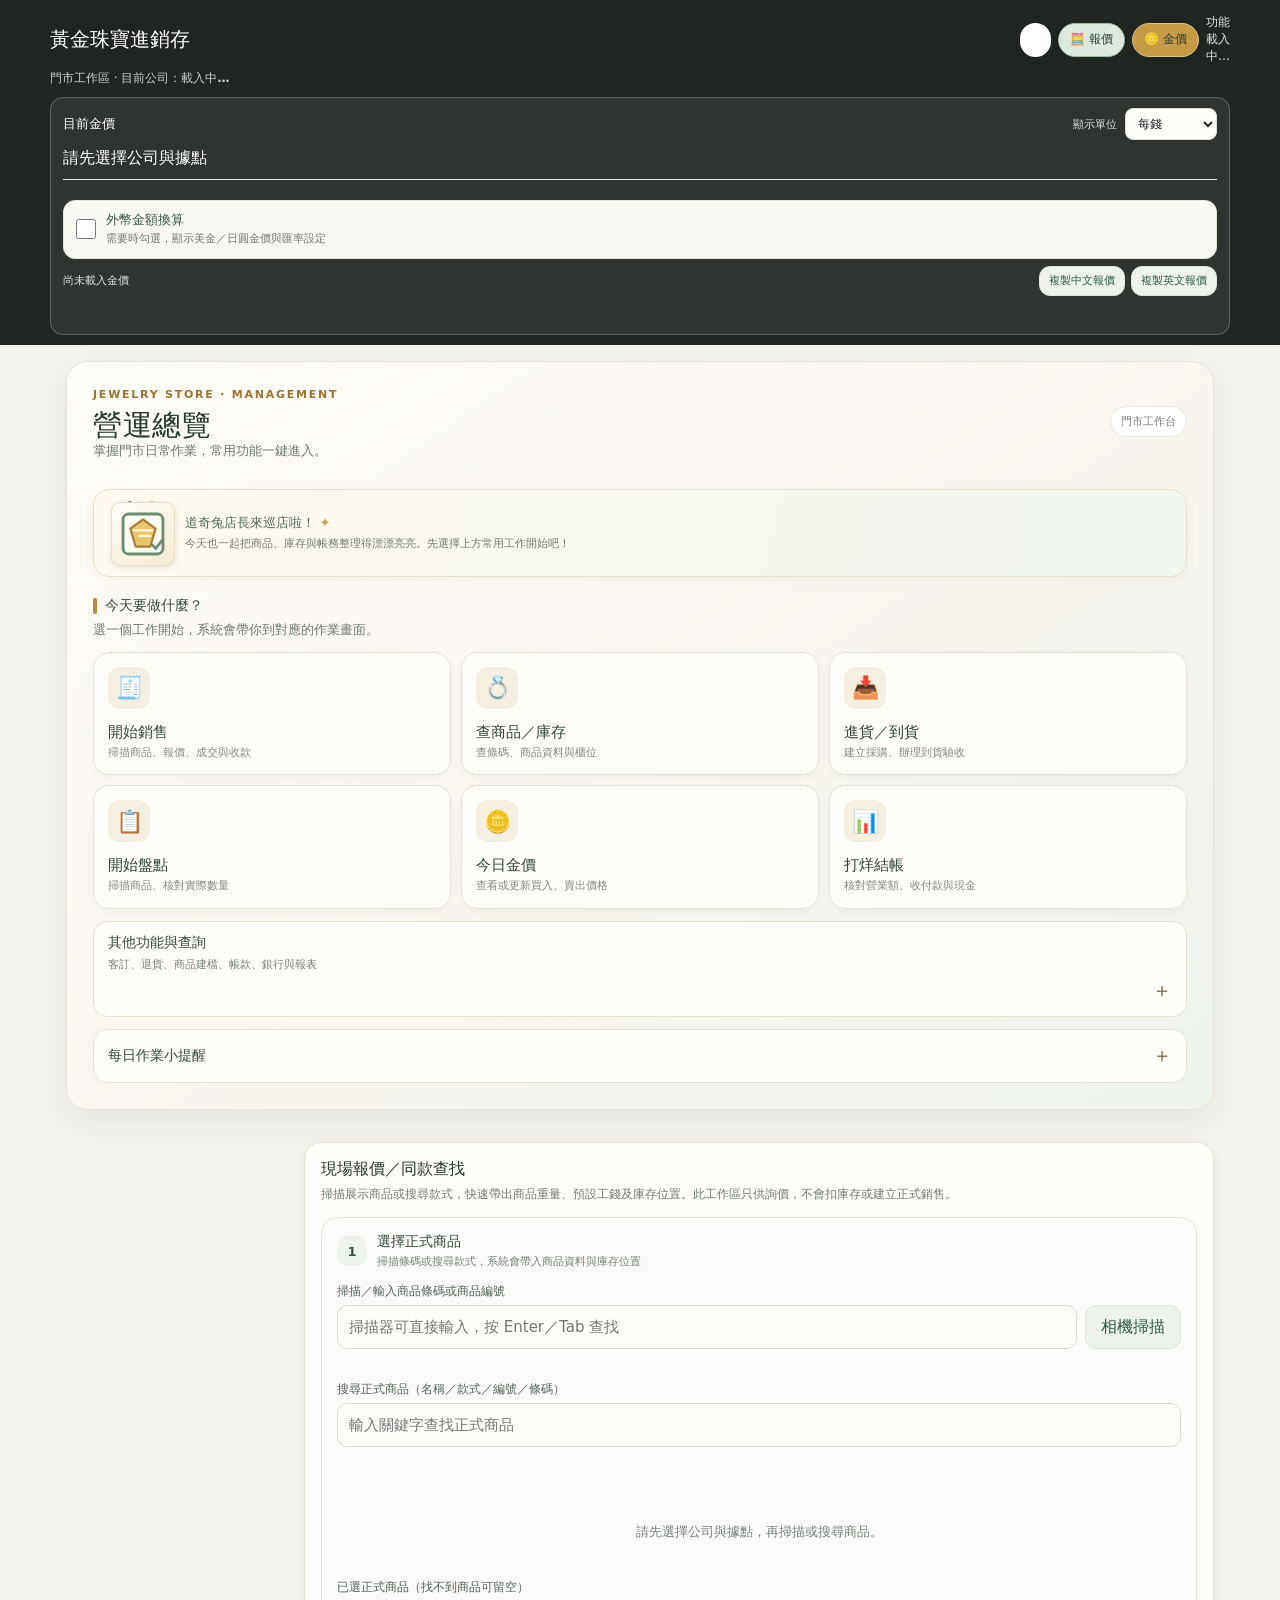
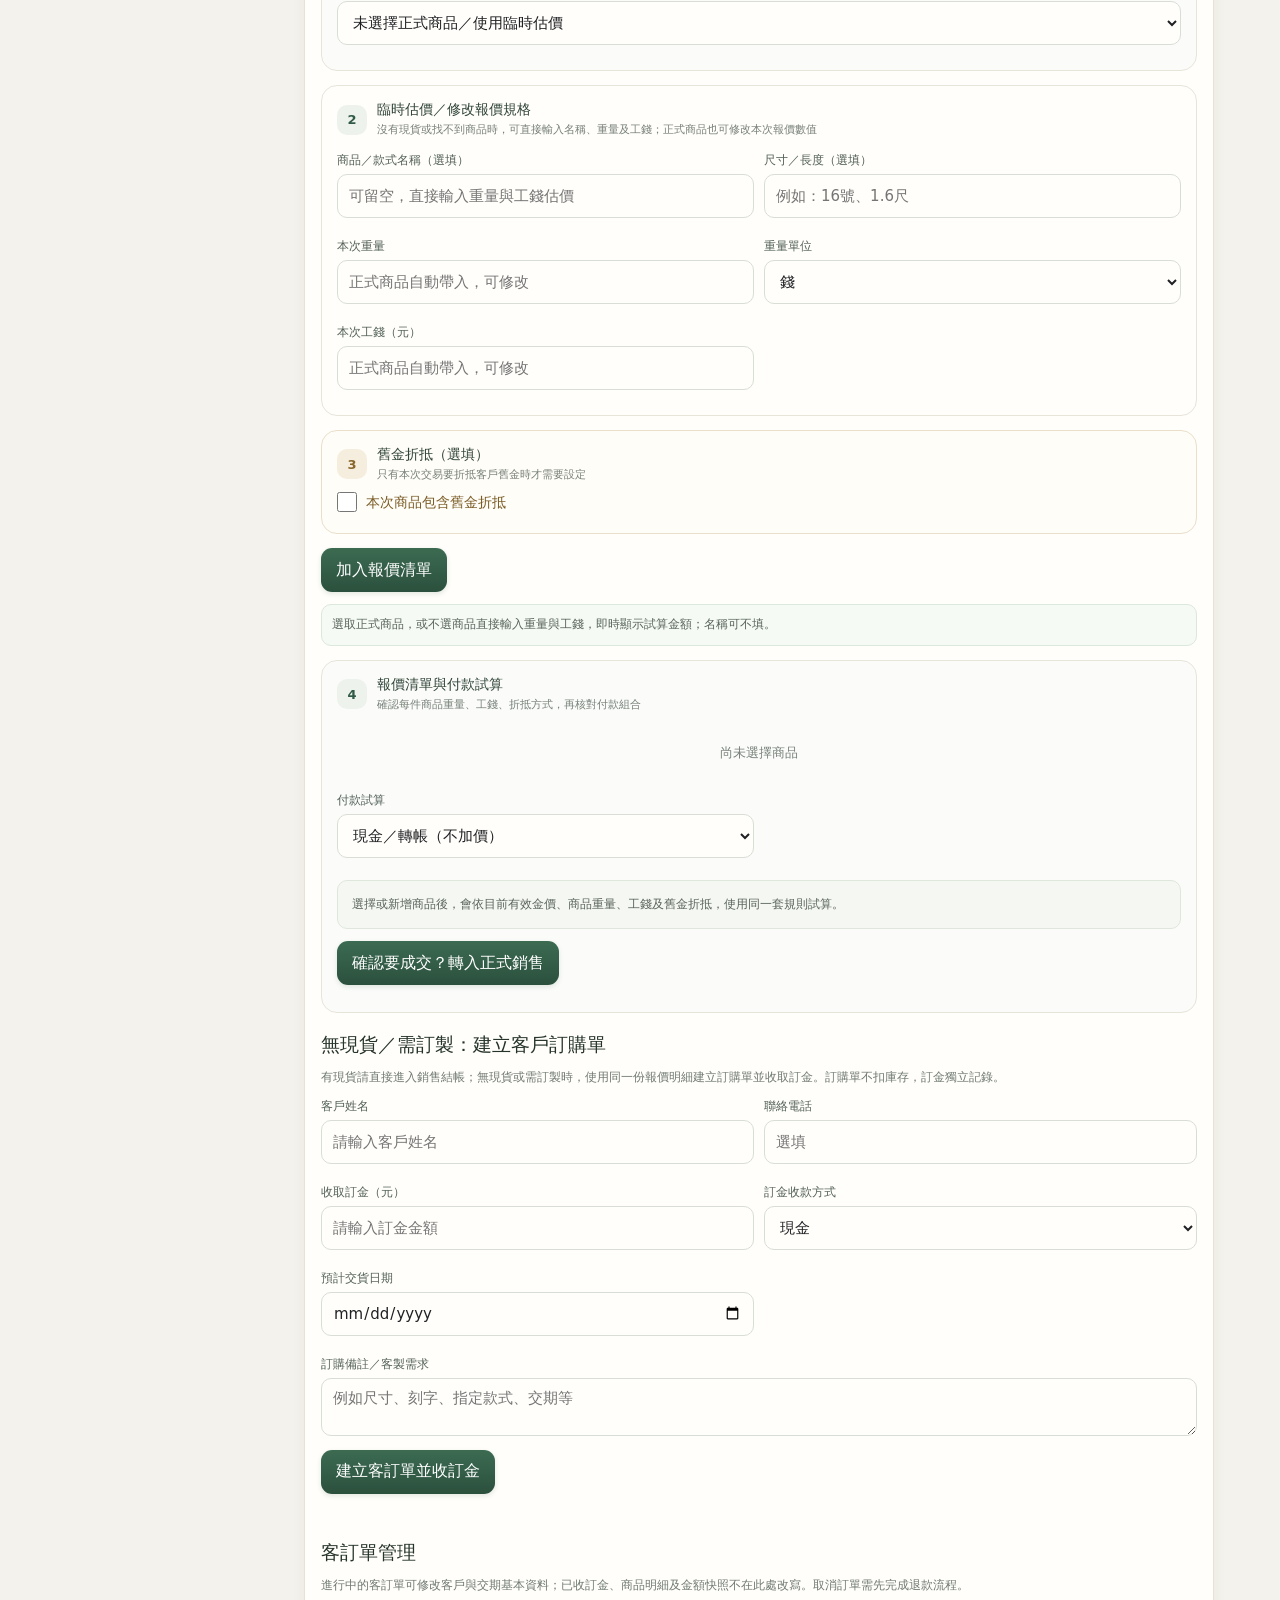
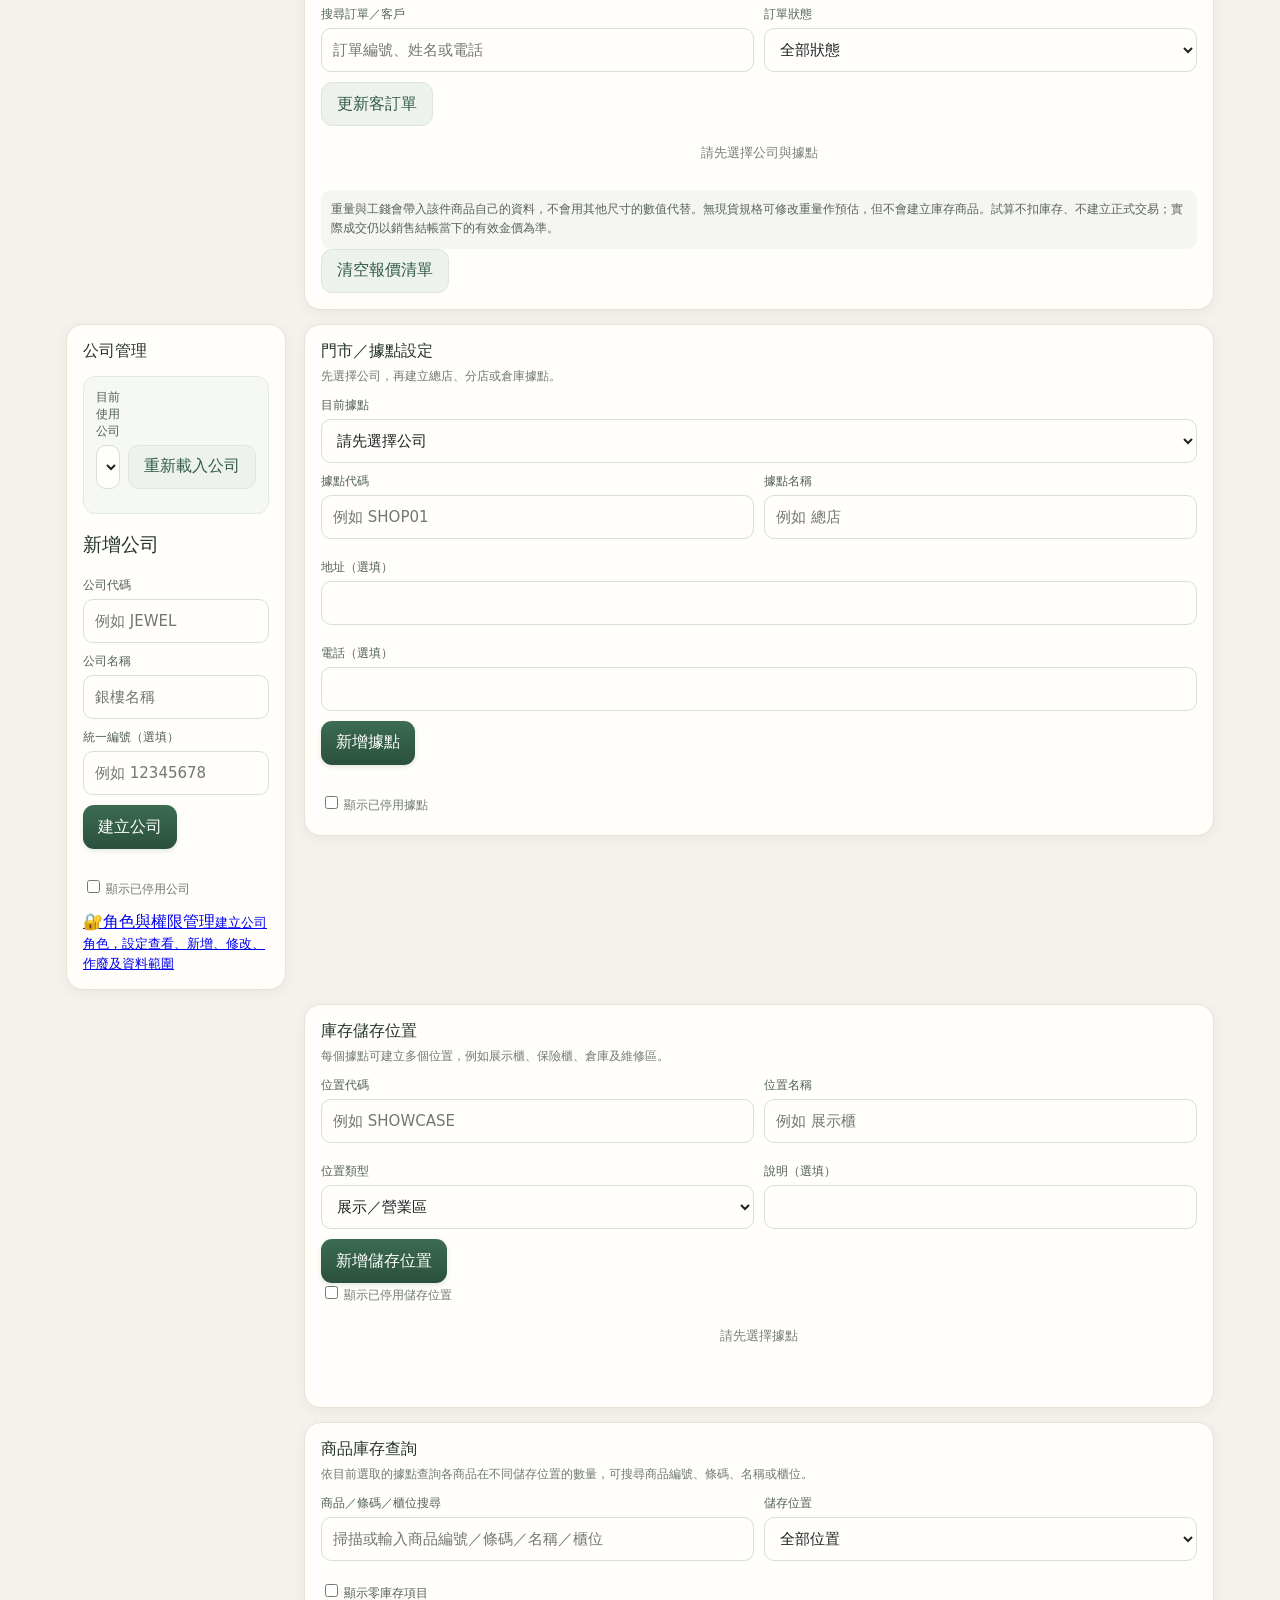
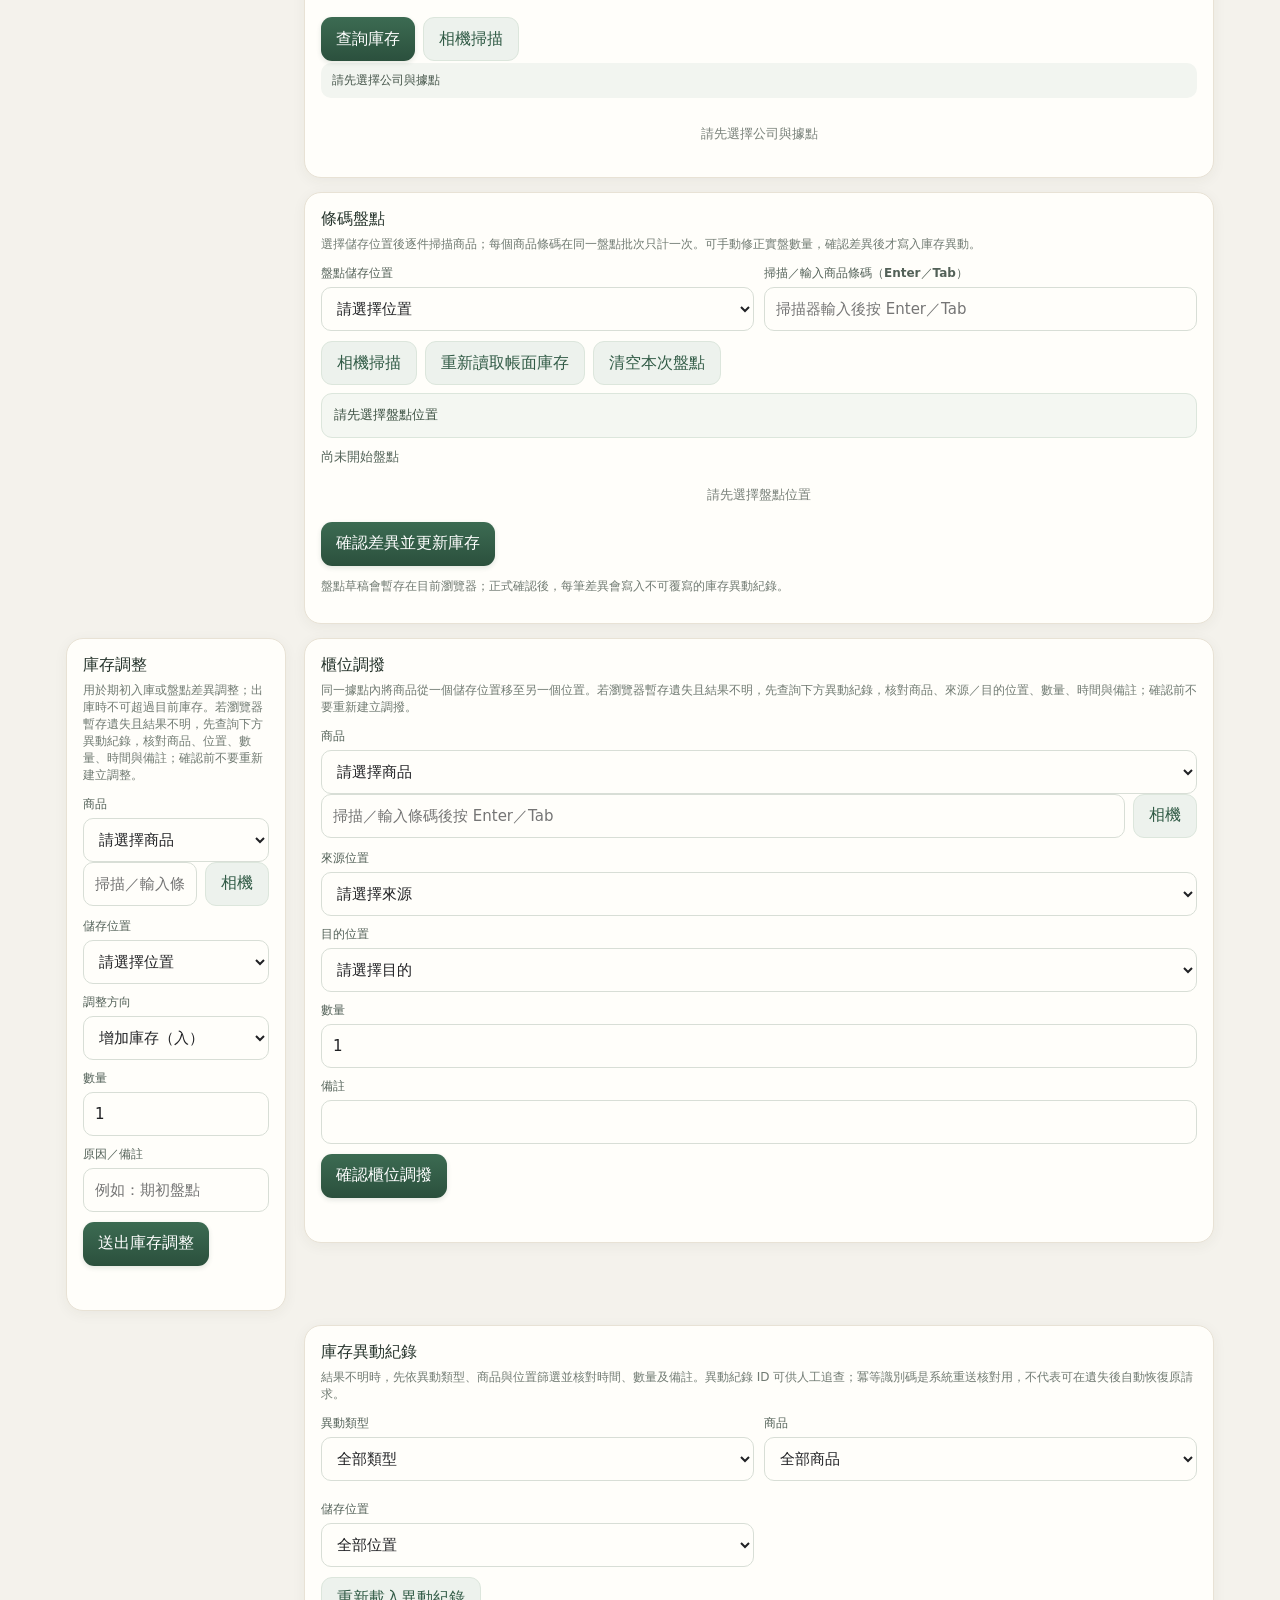
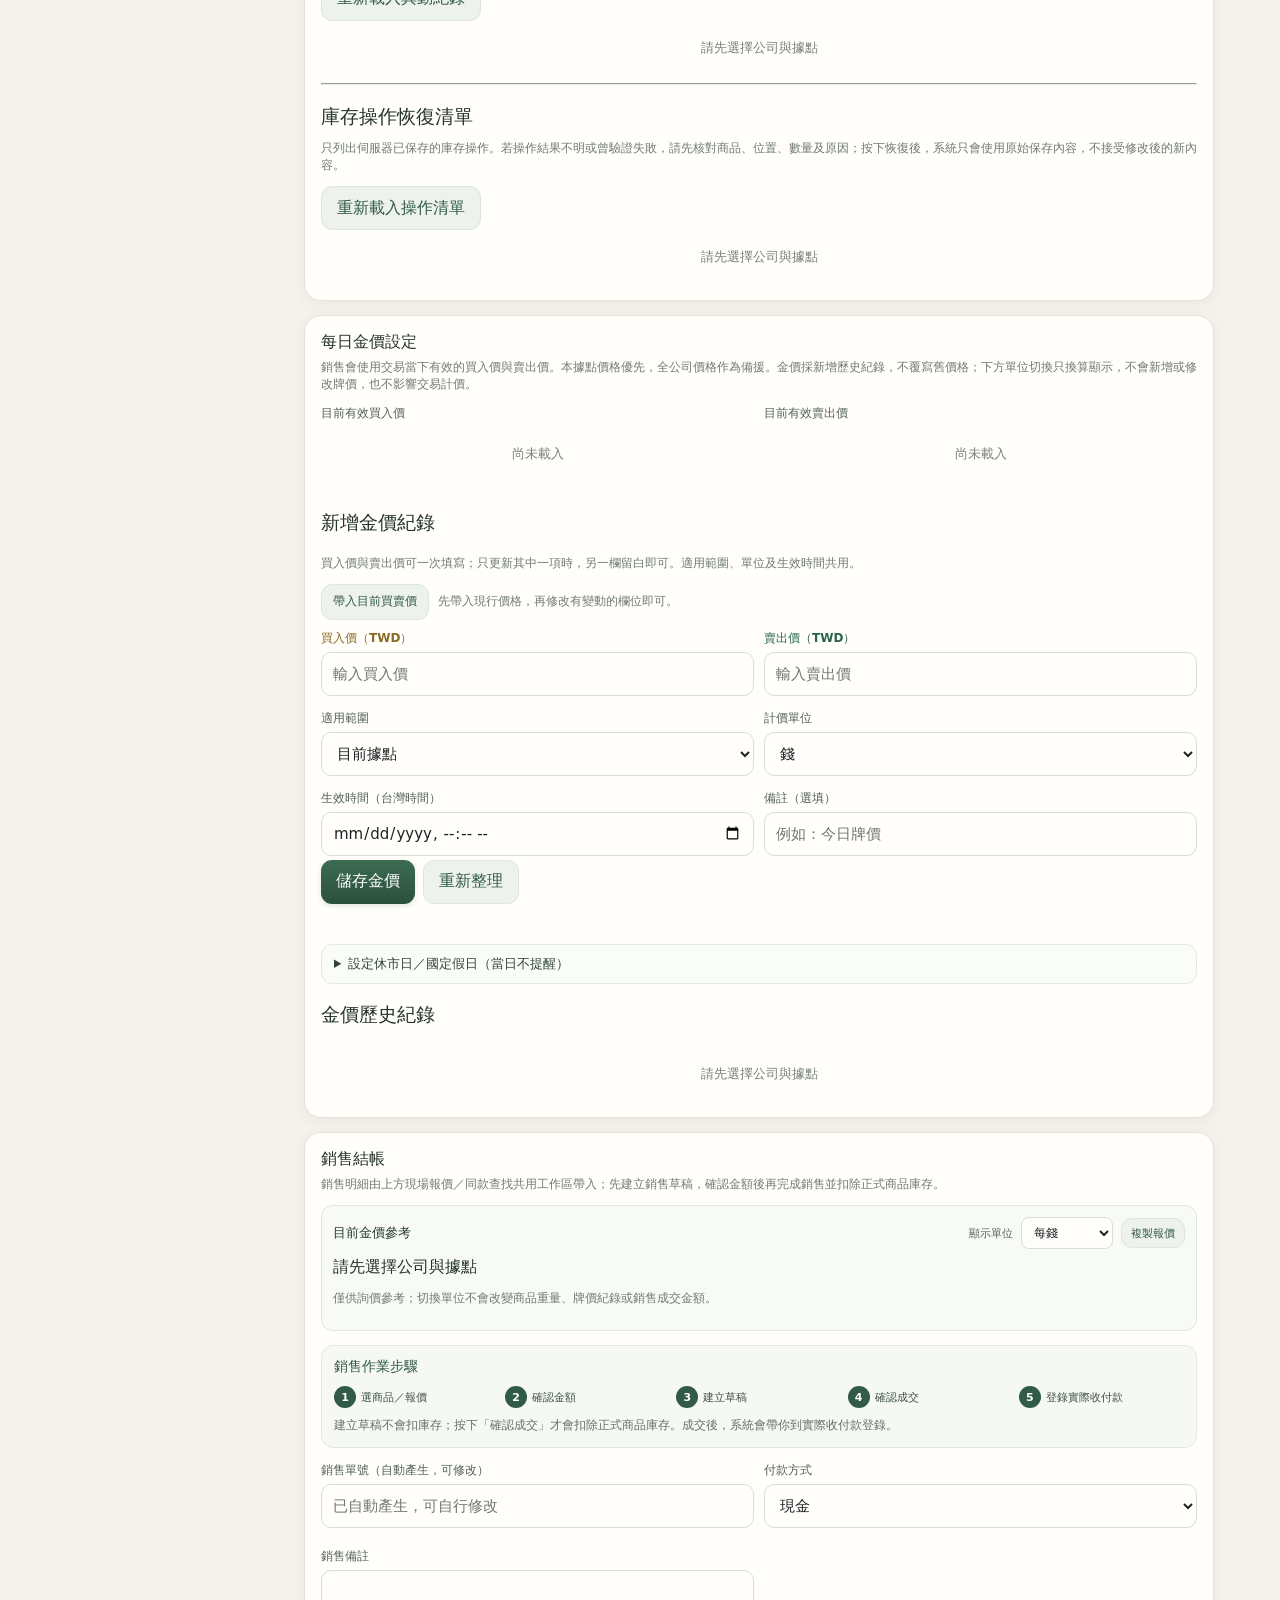
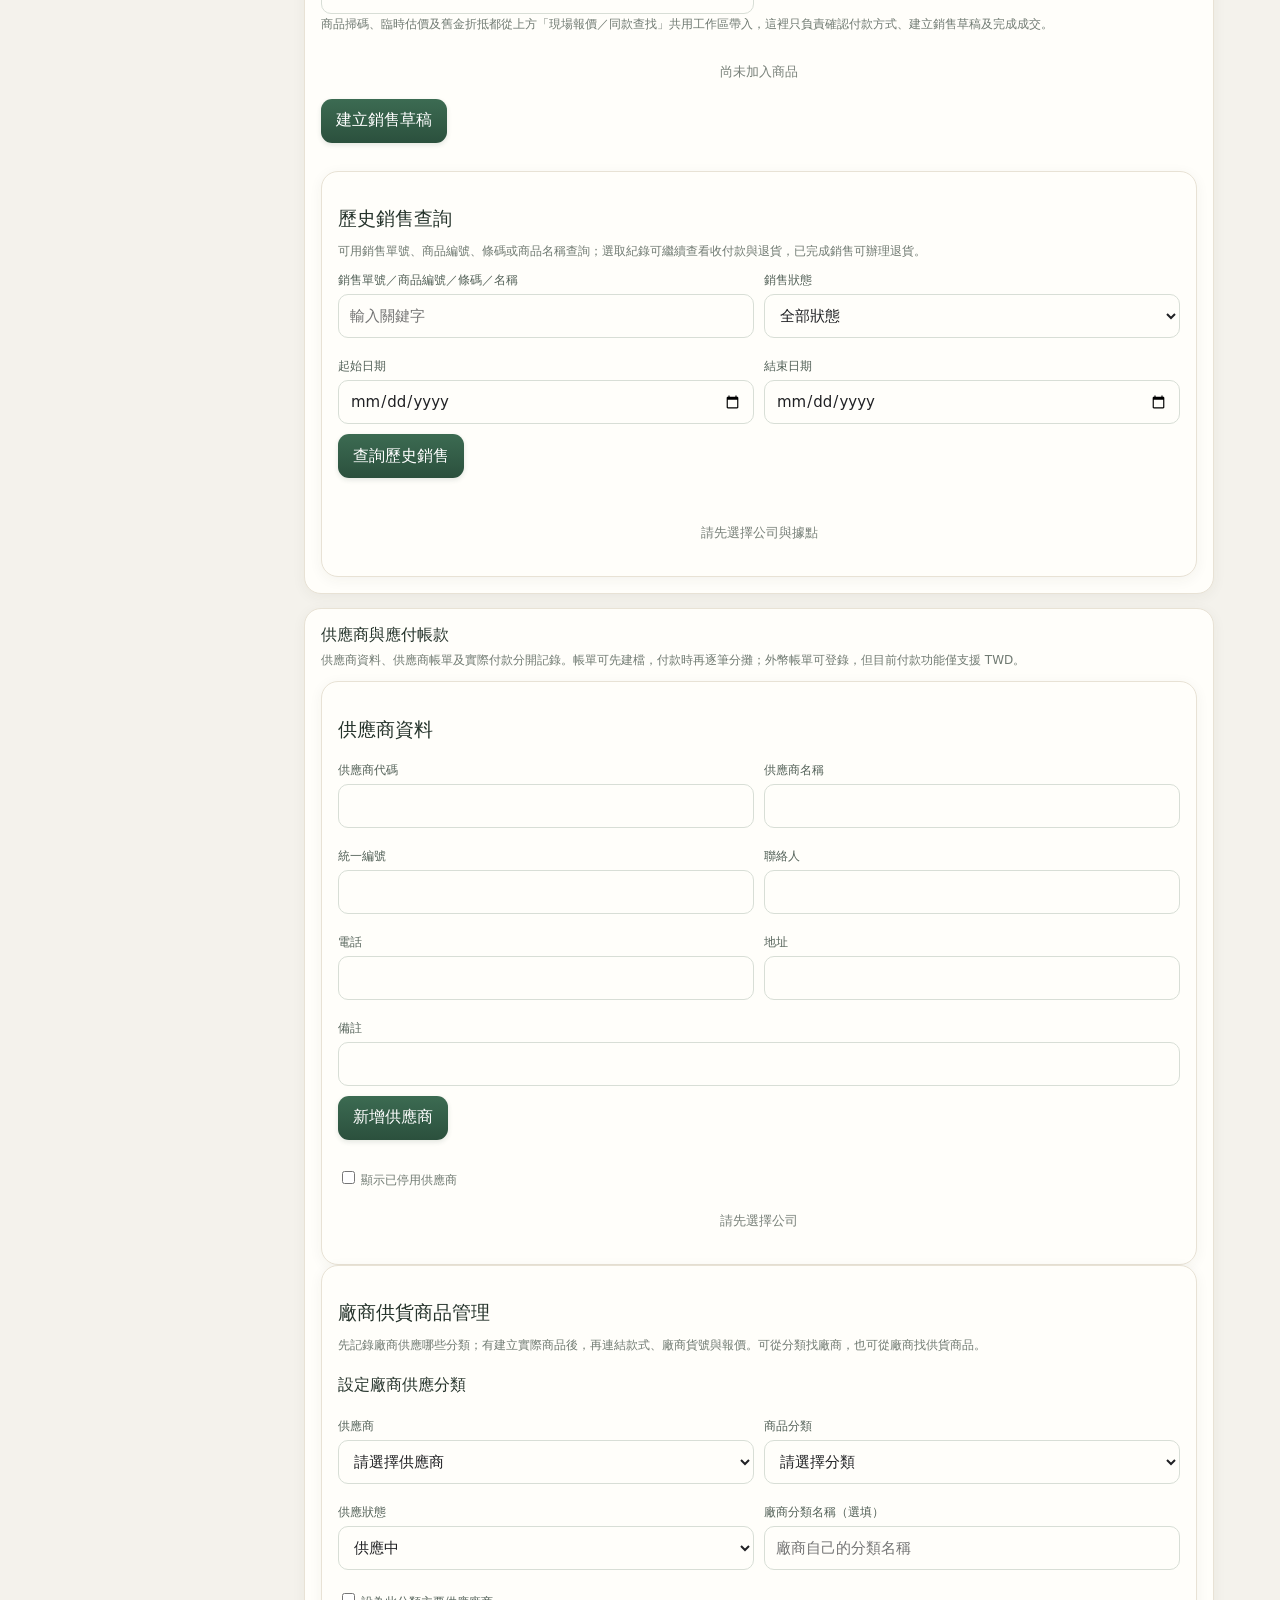
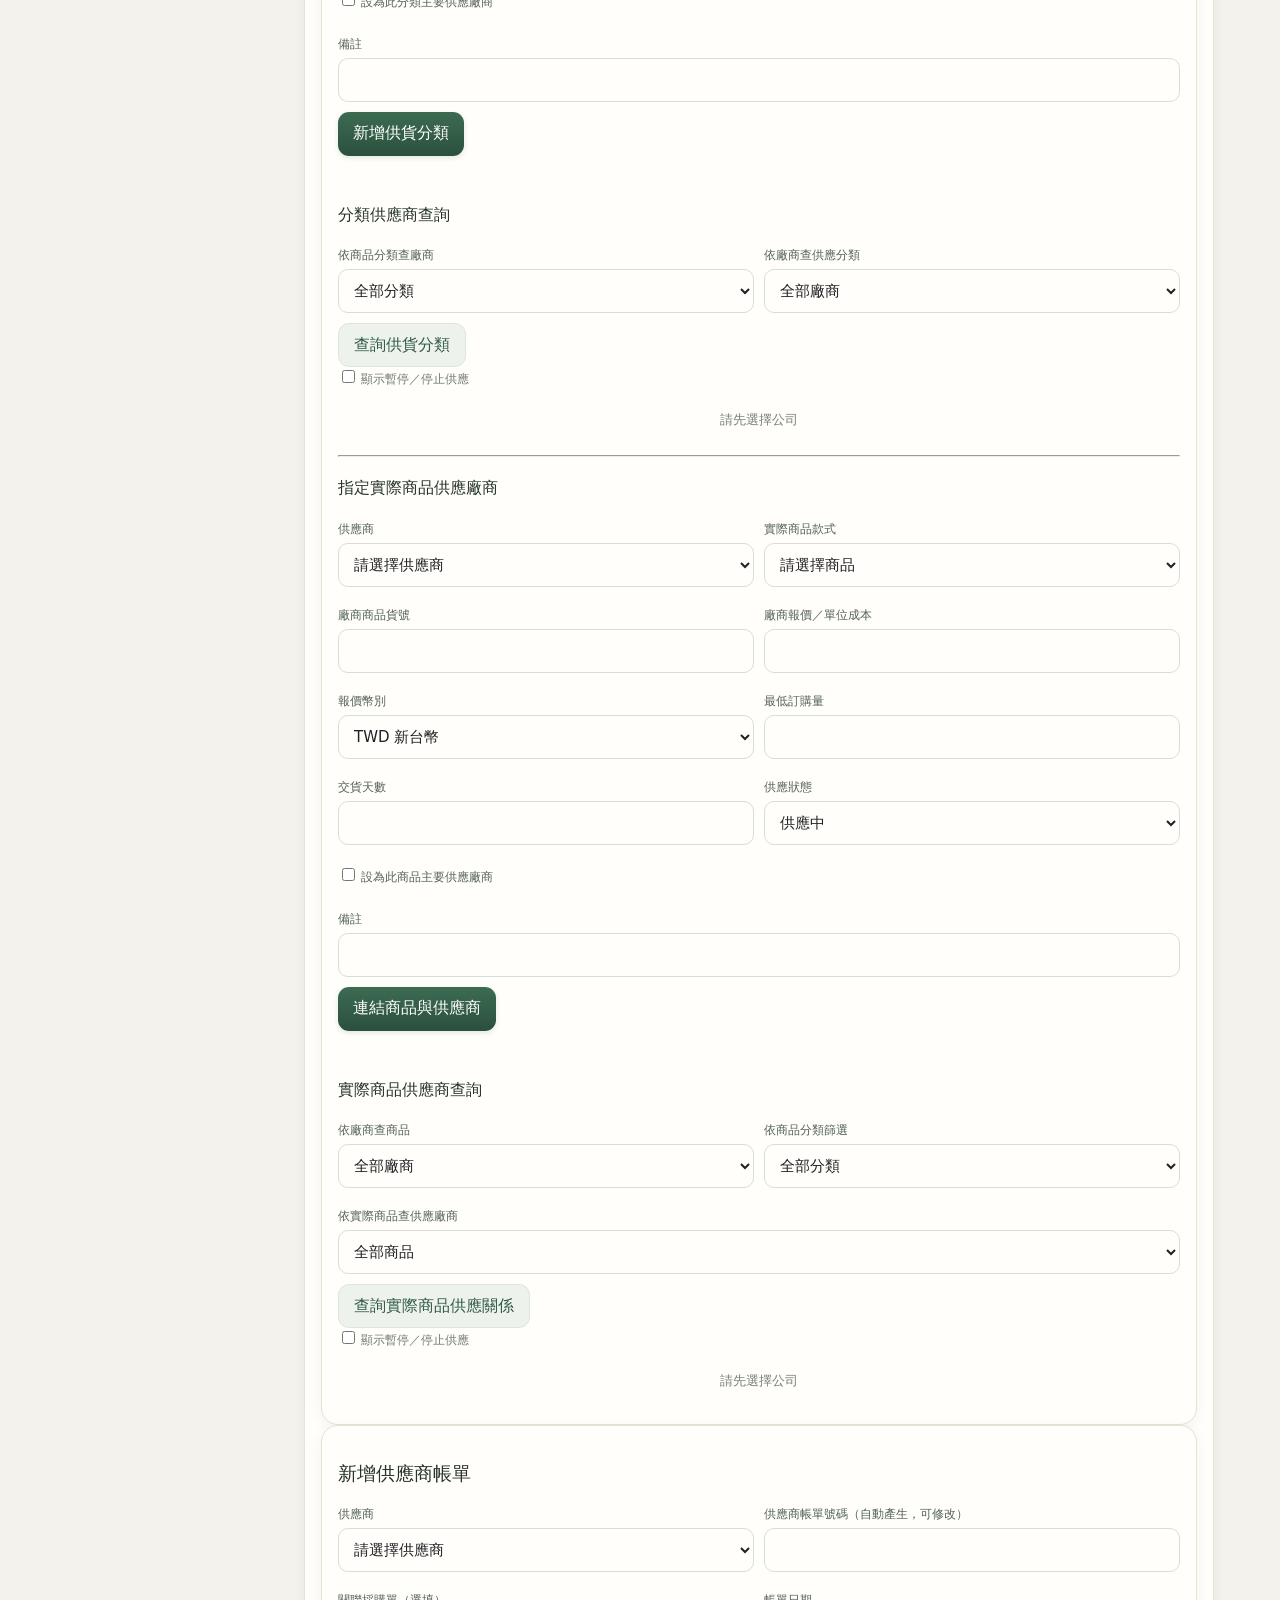
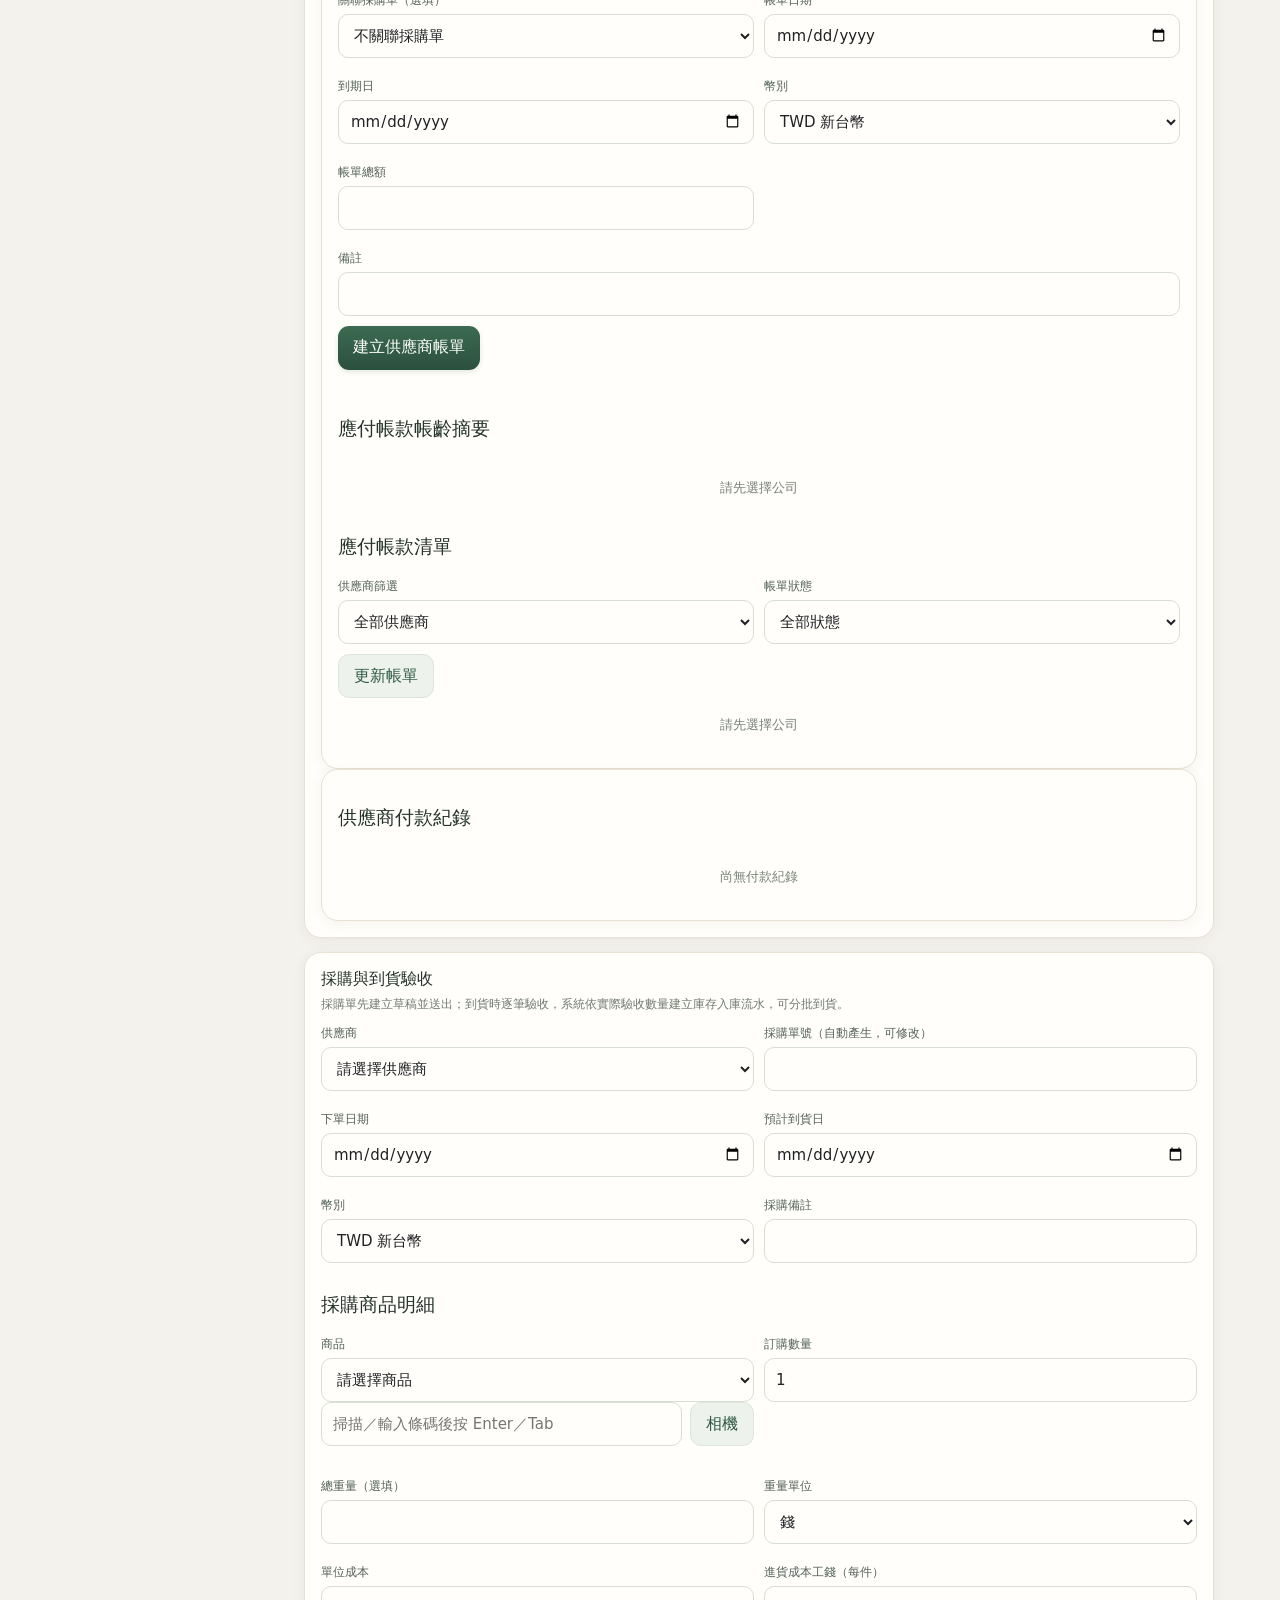
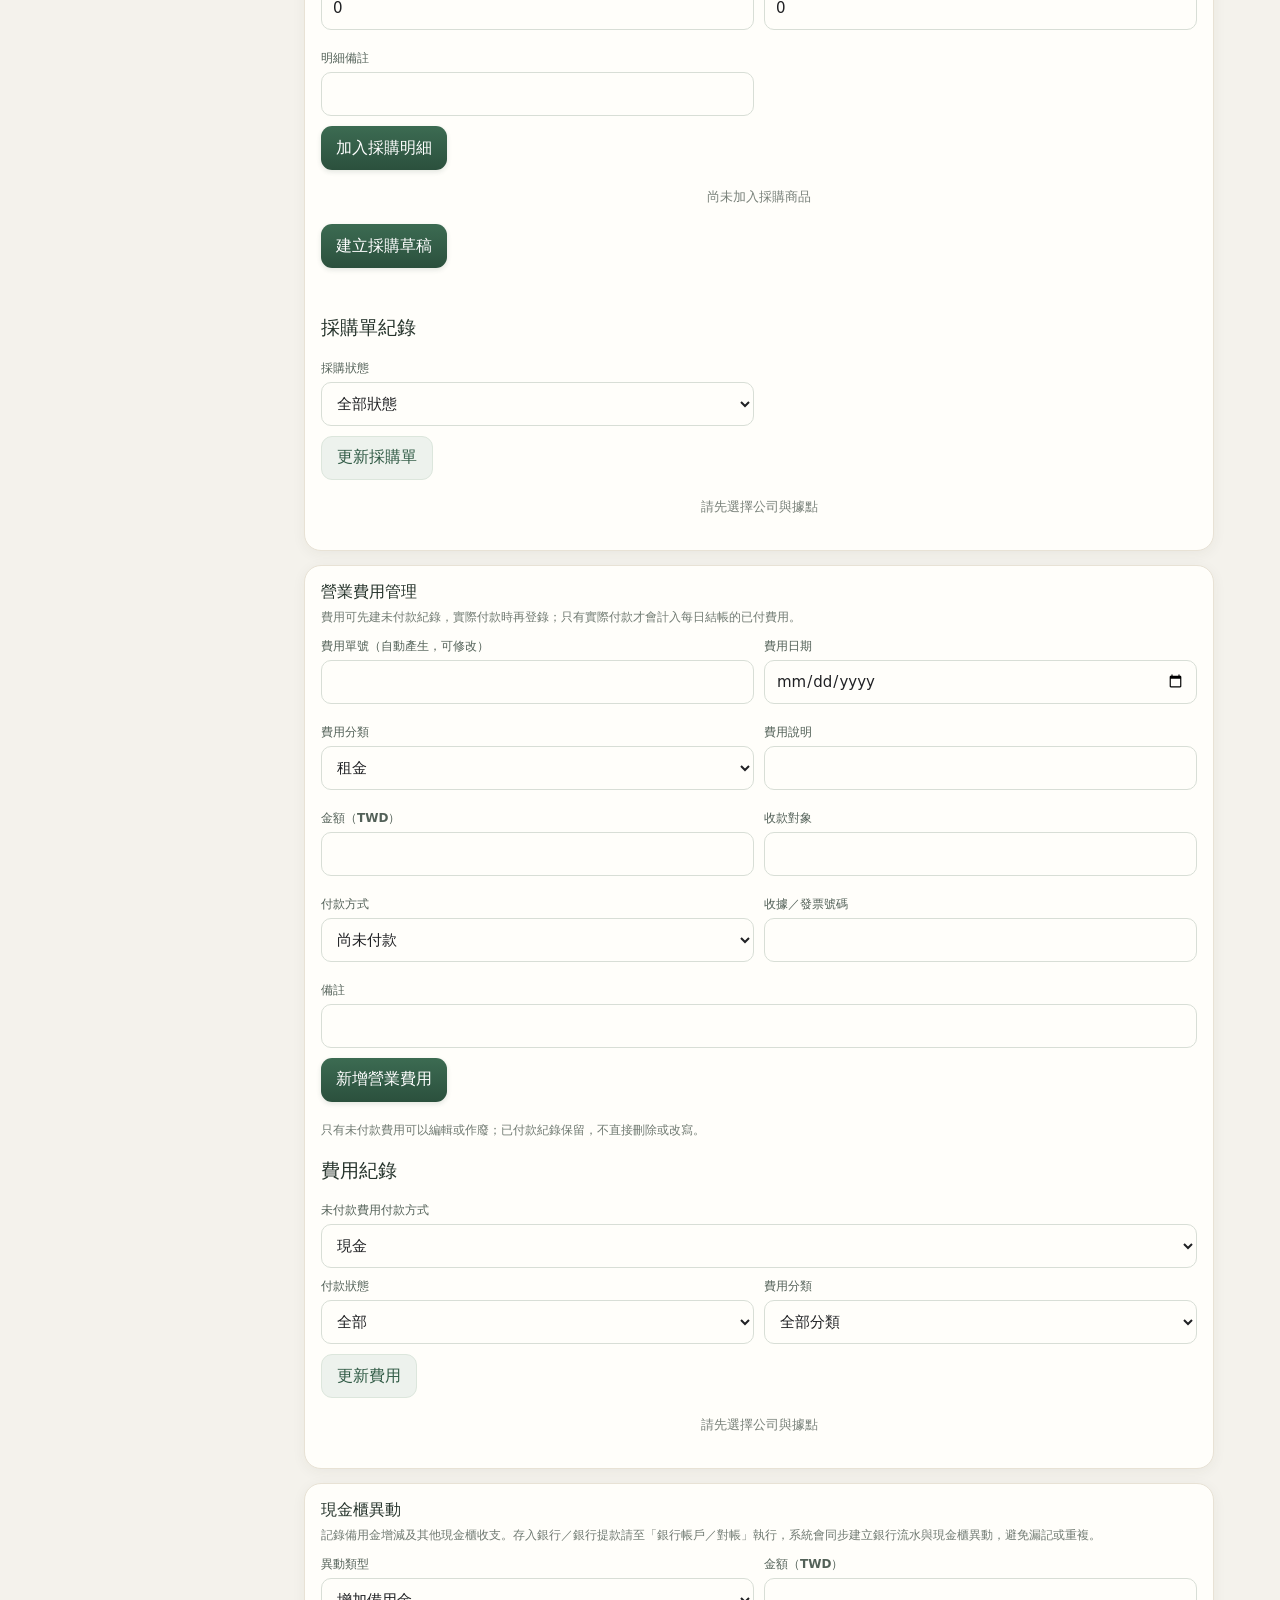
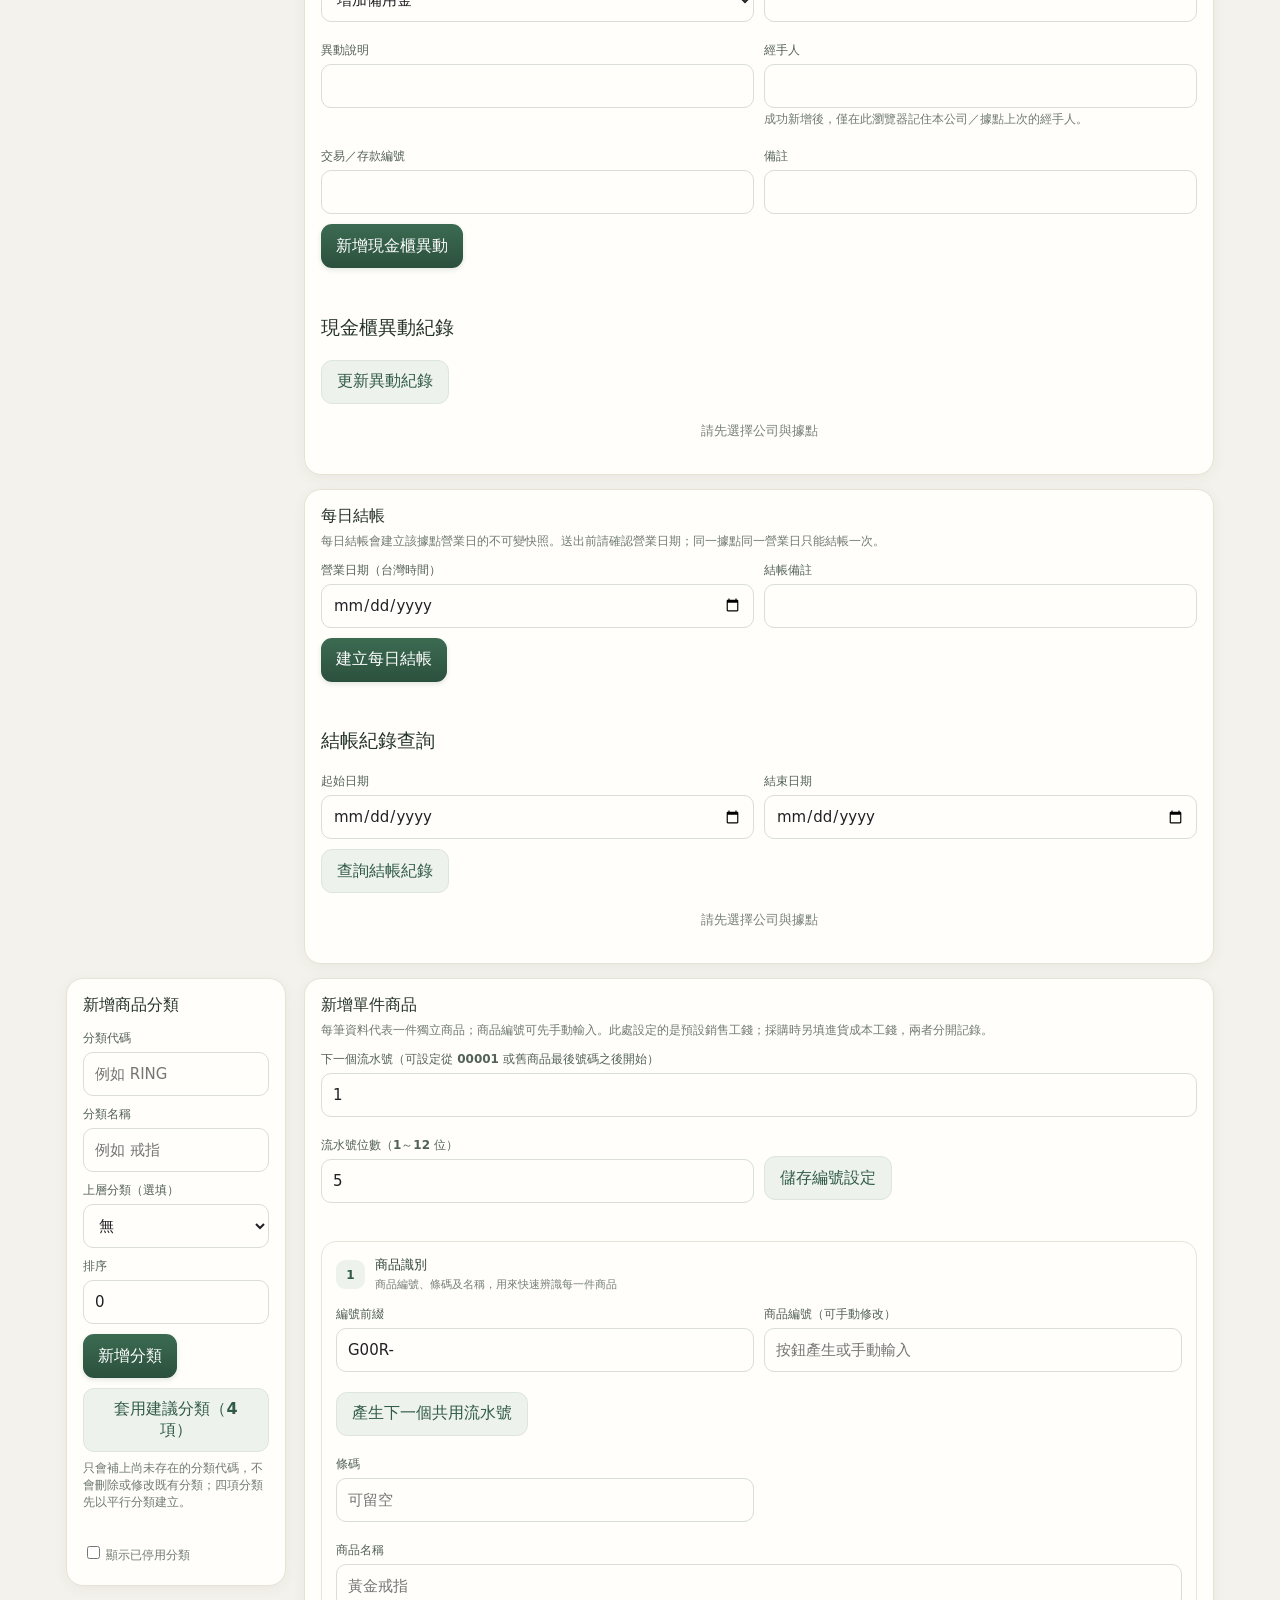
==== app/static/index.html @ 10dfc942 "Show small daily gold price trend indicators in home summary" ====
<!doctype html>
<html lang="zh-Hant">
<head>
<meta charset="utf-8">
<meta name="viewport" content="width=device-width,initial-scale=1,viewport-fit=cover">
<meta name="theme-color" content="#171717">
<title>黃金珠寶進銷存</title>
<style>
:root{font-family:system-ui,-apple-system,"Noto Sans TC",sans-serif;color:#202124;background:#f5f5f2;font-synthesis:none}
*{box-sizing:border-box}body{margin:0;padding:0 0 env(safe-area-inset-bottom)}header{background:#202522;color:#fff;padding:20px 16px 16px;position:sticky;top:0;z-index:5}header h1{font-size:20px;margin:0;white-space:nowrap}.header-title-row{display:flex;align-items:center;justify-content:space-between;gap:12px;margin-bottom:5px;min-width:0}.header-title-row .quick-nav{flex:0 1 210px;min-width:130px;margin:0;padding:0;overflow:visible;white-space:normal;flex-wrap:wrap;justify-content:flex-end}.header-title-row #quickNavSearch{flex:1 1 100%;width:100%;min-width:0}header p{font-size:12px;color:#c8d0ca;margin:0}
main{max-width:760px;margin:0 auto;padding:16px;display:grid;gap:14px}.panel{background:#fff;border:1px solid #e5e7e3;border-radius:16px;padding:16px;box-shadow:0 2px 10px #1111}
h2{font-size:16px;margin:0 0 14px}.sub{font-size:12px;color:#68716b;margin:-8px 0 12px}
label{display:block;font-size:12px;color:#4c554f;margin:0 0 5px}input,select,textarea{width:100%;min-height:44px;border:1px solid #d5dad5;border-radius:10px;padding:10px 11px;font:inherit;font-size:15px;background:#fff;color:#202124}input:focus,select:focus{outline:2px solid #899b8d;outline-offset:1px}
/* 一致且清楚的鍵盤焦點提示，滑鼠操作不額外顯示外框 */
button:focus-visible,a:focus-visible,input:focus-visible,select:focus-visible,textarea:focus-visible{outline:3px solid #789b83;outline-offset:2px}.grid{display:grid;grid-template-columns:1fr 1fr;gap:10px}.field{min-width:0;margin-bottom:10px}.wide{grid-column:1/-1}button{border:0;border-radius:11px;min-height:44px;padding:10px 15px;background:#263b30;color:#fff;font:inherit;font-weight:600;cursor:pointer}button.secondary{background:#edf1ed;color:#263b30}.actions{display:flex;gap:8px;flex-wrap:wrap}.status{font-size:13px;min-height:20px;color:#526257;margin-top:8px}.toolbar{display:flex;gap:8px;margin-bottom:12px}.toolbar input{flex:1}.item{border:1px solid #e7eae6;border-radius:12px;padding:12px;margin-top:9px;display:grid;gap:5px}.item strong{font-size:15px}.muted{font-size:12px;color:#6a746d}.pill{font-size:11px;background:#eef2ee;color:#405347;border-radius:30px;padding:3px 8px;width:max-content}.empty{font-size:13px;color:#788079;padding:18px 0;text-align:center}.hidden{display:none}
@media(min-width:640px){main{grid-template-columns:1fr 1fr;align-items:start}.span2{grid-column:1/-1}.products{grid-column:1/-1}}
 .label-lot-modal.hidden{display:none}.label-lot-modal{position:fixed;inset:0;background:#101512dd;z-index:25;display:flex;align-items:center;justify-content:center;padding:16px}.label-lot-dialog{width:min(100%,560px);background:#fff;border-radius:18px;padding:16px;max-height:90vh;overflow:auto}.scan-modal.hidden{display:none}.scan-modal{position:fixed;inset:0;background:#101512dd;z-index:20;display:flex;align-items:center;justify-content:center;padding:16px}.scan-dialog{width:min(100%,560px);background:#fff;border-radius:18px;padding:16px}.scan-dialog video{display:block;width:100%;max-height:58vh;object-fit:cover;background:#111;border-radius:12px}.scan-camera-wrap{position:relative}.scan-frame{position:absolute;left:15%;right:15%;top:30%;height:40%;border:2px solid #8ee0a8;border-radius:12px;box-shadow:0 0 0 999px #0003;pointer-events:none}.scan-settings{display:grid;grid-template-columns:1fr 1fr;gap:8px;margin:10px 0}.scan-settings label{font-size:12px}.scan-settings select{min-height:38px;font-size:13px}.scan-results{display:grid;gap:7px;margin-top:8px}.scan-results button{width:100%;text-align:left;overflow-wrap:anywhere}.scan-hint{font-size:13px;color:#59635c;margin:10px 0}.scan-actions{display:flex;gap:8px;margin-top:12px}.scan-actions button{flex:1}
.scan-feedback{position:fixed;left:12px;right:12px;bottom:calc(12px + env(safe-area-inset-bottom));z-index:30;background:#fff;border:1px solid #d8ded8;border-radius:16px;padding:14px;box-shadow:0 8px 30px #0003;max-width:560px;margin:0 auto;max-height:48vh;overflow:auto}
.scan-feedback.hidden{display:none}.scan-feedback-title{font-size:14px;font-weight:800;margin-bottom:7px}.scan-feedback-code{font-size:20px;font-weight:800;overflow-wrap:anywhere;padding:8px 10px;background:#f3f6f3;border-radius:9px;margin:6px 0}.scan-feedback-message{font-size:13px;color:#4d5a50;margin:6px 0}.scan-feedback.error .scan-feedback-message{color:#b42318}.scan-feedback-actions{display:flex;gap:8px;margin-top:10px}.scan-feedback-actions button{flex:1;min-width:0}.scan-history{border-top:1px solid #e5e9e5;margin-top:10px;padding-top:8px}.scan-history-title{font-size:12px;font-weight:700;color:#68716b;margin-bottom:5px}.scan-history-item{font-size:12px;padding:5px 0;border-bottom:1px solid #eef0ed;overflow-wrap:anywhere}.scan-history-item:last-child{border-bottom:0}
@media(min-width:640px){.scan-feedback{left:auto;right:20px;bottom:20px;margin:0}}
@media(min-width:640px){main{grid-template-columns:1fr 1fr;align-items:start}.span2{grid-column:1/-1}.products{grid-column:1/-1}}

/* 全站快速導覽與頁面定位 */
header{padding:14px 16px 10px}
.company-bar{display:flex;flex-wrap:wrap;align-items:center;gap:8px;margin-top:10px;padding:8px 10px;background:#ffffff12;border:1px solid #ffffff30;border-radius:12px;max-width:620px}
.company-bar label{flex:0 0 auto;margin:0;color:#e6eee8;font-size:12px;font-weight:700}
.company-bar select{flex:1;min-width:0;min-height:36px;height:36px;padding:6px 10px;border-color:#ffffff55;border-radius:9px;font-size:13px}
.company-bar .company-reload{flex:0 0 auto;min-height:36px;height:36px;padding:6px 10px;font-size:12px;background:#ffffffdf}
.company-status{font-size:12px;min-height:0;color:#526257;margin:4px 0 0}.company-status.error{color:#b42318}
.header-company-name{font-weight:700;color:#fff}
.company-management-switch{display:grid;grid-template-columns:minmax(0,1fr) auto;gap:8px;align-items:end;margin:0 0 16px;padding:12px;background:#f5f8f5;border:1px solid #e2e9e2;border-radius:12px}
.company-management-switch .field{margin:0;min-width:0}
.company-management-switch button{min-height:44px}
.company-management-switch .company-status{grid-column:1/-1}
@media(max-width:420px){.company-management-switch{grid-template-columns:1fr}.company-management-switch button{width:100%}}
.quick-nav{display:flex;gap:7px;overflow-x:auto;overscroll-behavior-x:contain;white-space:nowrap;margin:0;padding:0;scrollbar-width:thin;-webkit-overflow-scrolling:touch}
.quick-nav a{display:inline-flex;align-items:center;min-height:34px;padding:6px 11px;border:1px solid #ffffff35;border-radius:999px;color:#eef4ef;text-decoration:none;font-size:12px;font-weight:600;background:#ffffff12;flex:0 0 auto}
.quick-nav a:hover,.quick-nav a:focus-visible{background:#ffffff2b;outline:2px solid #c7d8cb;outline-offset:1px}
#quickNavSearch{flex:0 0 150px;width:150px;min-height:34px;height:34px;padding:6px 10px;border:1px solid #ffffff55;border-radius:999px;background:#fff;color:#202124;font-size:12px}
#quickNavSearch::placeholder{color:#66716a}
#quickNavSearch:focus{outline:2px solid #c7d8cb;outline-offset:1px}
.quick-nav a[hidden]{display:none}
.quick-nav-empty{display:none;align-items:center;min-height:34px;padding:6px 10px;border:1px solid #ffffff35;border-radius:999px;color:#ffe5b5;font-size:12px;background:#ffffff12;flex:0 0 auto}
.quick-nav.searching .quick-nav-empty:not([hidden]){display:inline-flex}
.panel-collapsible>h2{display:flex;align-items:center;justify-content:space-between;gap:10px}
.panel-toggle{flex:0 0 auto;min-height:34px;padding:6px 12px;font-size:12px}
.panel-collapsed>.panel-content{display:none}
main>section.panel[id]{scroll-margin-top:240px}main>section.panel[id] h3{scroll-margin-top:240px}
#backToTop{position:fixed;right:16px;bottom:calc(18px + env(safe-area-inset-bottom));z-index:15;display:none;min-height:44px;padding:10px 14px;border-radius:999px;box-shadow:0 3px 14px #0003}
#backToTop.visible{display:block}
@media(max-width:899px){#backToTop{right:auto;left:16px}}
@media(max-width:420px){.header-title-row{gap:8px;align-items:center}.header-title-row h1{font-size:18px}.header-title-row .quick-nav{flex-basis:145px;min-width:120px}#quickNavSearch{font-size:12px;padding-left:8px;padding-right:8px}}@media(min-width:640px){header{padding-left:max(16px,calc((100vw - 760px)/2));padding-right:max(16px,calc((100vw - 760px)/2))}}
.gold-currency-tools{margin-top:10px;padding-top:10px;border-top:1px solid #e8ece8}.gold-currency-tools-head{display:flex;align-items:center;justify-content:space-between;gap:8px}.gold-currency-tools-head strong{font-size:13px}.gold-currency-tools-head button{min-height:36px;padding:7px 11px;font-size:12px}.gold-currency-rate-editor{margin-top:10px;padding:10px;background:#f7f9f7;border-radius:12px}.gold-currency-rate-fields{display:grid;grid-template-columns:1fr 1fr;gap:8px}.gold-currency-rate-fields input{min-height:40px;font-size:14px}.gold-currency-rate-editor>button{min-height:38px;margin-top:8px}.gold-currency-values{display:grid;grid-template-columns:1fr 1fr;gap:8px;margin-top:10px}.gold-currency-card{min-width:0;padding:10px;border:1px solid #e4e9e4;border-radius:12px;background:#fbfcfb}.gold-currency-card strong{display:block;font-size:13px}.gold-currency-card .gold-currency-line{font-size:12px;color:#536057;margin-top:5px;overflow-wrap:anywhere}.gold-currency-card b{font-size:15px;color:#263b30}.gold-currency-card small{display:block;color:#737d75;font-size:10px;margin-top:5px}.gold-price-entry-grid .field{margin-bottom:4px}.gold-price-entry-grid input{font-variant-numeric:tabular-nums}.gold-price-entry-grid .field:nth-child(1) label{color:#8b6a25;font-weight:700}.gold-price-entry-grid .field:nth-child(2) label{color:#28644d;font-weight:700}@media(max-width:520px){.gold-price-entry-grid{grid-template-columns:1fr 1fr;gap:8px}.gold-price-entry-grid .field{min-width:0}}
@media(prefers-reduced-motion:no-preference){html{scroll-behavior:smooth}}

/* 分類式導覽：桌面側欄、手機橫向分類 */
.category-nav{display:flex;gap:8px;align-items:stretch;overflow-x:auto;overscroll-behavior-x:contain;white-space:nowrap;padding:2px 0 8px;margin:0 0 2px;scrollbar-width:thin;-webkit-overflow-scrolling:touch}
.category-nav-title{display:none}
.category-nav button{display:flex;align-items:center;justify-content:center;gap:8px;flex:0 0 auto;min-height:42px;padding:8px 13px;border:1px solid #dce3dc;border-radius:12px;background:#fff;color:#33443a;font-size:13px}
.category-nav button[aria-pressed="true"]{background:#263b30;color:#fff;border-color:#263b30}
.category-count{font-size:11px;opacity:.75}
.category-hidden{display:none!important}
.quick-nav a{display:none}
.quick-nav.searching a:not([hidden]){display:inline-flex}
main>section.panel[data-category]{min-width:0}
@media(min-width:640px) and (max-width:899px){main{grid-template-columns:minmax(0,1fr)}main>section.panel[data-category]{grid-column:1/-1}}
@media(min-width:900px){
 main{max-width:1180px;grid-template-columns:220px minmax(0,1fr);align-items:start}
 header{padding-left:max(16px,calc((100vw - 1180px)/2));padding-right:max(16px,calc((100vw - 1180px)/2))}
 #homeDashboard{grid-column:1/-1}
 .category-nav{grid-column:1;grid-row:2 / span 50;position:sticky;top:240px;display:flex;flex-direction:column;align-self:start;gap:7px;overflow:visible;white-space:normal;padding:12px;background:#fff;border:1px solid #e5e7e3;border-radius:16px;box-shadow:0 2px 10px #1111}
 .category-nav-title{display:block;padding:2px 5px 7px;color:#68716b;font-size:12px;font-weight:700}
 .category-nav button{width:100%;justify-content:space-between;text-align:left}
 main>section.panel[data-category],main>section.panel.span2,main>section.panel.products{grid-column:2}
}


/* 分類內快速入口與區塊收合 */
.category-shortcuts{grid-column:2;display:flex;flex-wrap:wrap;gap:7px;padding:10px 12px;background:#fff;border:1px solid #e5e7e3;border-radius:14px;box-shadow:0 2px 8px #1111;align-self:start}
.category-shortcuts-label{flex:0 0 100%;font-size:12px;font-weight:700;color:#68716b}
.category-shortcuts button{min-height:36px;padding:7px 11px;border:1px solid #dce3dc;border-radius:999px;background:#f7f9f7;color:#33443a;font-size:12px;font-weight:600}
.category-shortcuts button:active{background:#263b30;color:#fff}
.panel-heading-row{display:flex;align-items:center;justify-content:space-between;gap:10px}
.panel-heading-row h2{margin:0}
.panel-toggle{white-space:nowrap}
@media(max-width:899px){.category-shortcuts{grid-column:1/-1;position:sticky;top:240px;z-index:4;max-height:112px;overflow:auto}}
@media(min-width:900px){.category-shortcuts{position:sticky;top:240px;z-index:4}}


/* PR #95：首頁金價摘要、單位換算與休市提醒 */
.gold-summary{margin-top:10px;padding:10px 12px;border:1px solid #ffffff38;border-radius:13px;background:#ffffff12;max-width:760px}
.gold-summary-head,.gold-summary-foot,.sale-gold-quote-head{display:flex;align-items:center;gap:8px;flex-wrap:wrap}
.gold-summary-head strong,.sale-gold-quote-head strong{font-size:13px;color:#fff;margin-right:auto}
.gold-summary-head label,.sale-gold-quote-head label{font-size:11px;color:#dce6df;margin:0}
.gold-summary-head select,.sale-gold-quote-head select{width:auto;min-width:92px;min-height:32px;height:32px;padding:4px 8px;font-size:12px;border-radius:8px}
.gold-summary-values{display:flex;gap:10px;flex-wrap:wrap;margin-top:8px}
.gold-summary-price{display:flex;align-items:baseline;gap:6px;padding:6px 9px;background:#ffffff15;border-radius:9px}
.gold-summary-price span{font-size:11px;color:#dce6df}
.gold-summary-price strong{font-size:17px;color:#fff}
.gold-summary-price small{font-size:11px;color:#dce6df}
.gold-summary-foot{justify-content:space-between;margin-top:7px;font-size:11px;color:#dce6df}
.gold-summary-actions{display:flex;gap:6px;flex-wrap:wrap}
.gold-summary-actions button,.sale-gold-quote-head button{min-height:30px;padding:5px 9px;font-size:11px}
.gold-summary-reminder{font-size:12px;color:#ffe0a3;margin-top:6px}
.sale-gold-quote{border:1px solid #dfe7df;background:#f7faf7;border-radius:12px;padding:11px;margin:10px 0 14px}
.sale-gold-quote-head strong{color:#263b30}
.sale-gold-quote-head label{color:#526257}
.sale-gold-quote-values{display:flex;gap:8px;flex-wrap:wrap;margin-top:8px}
.sale-gold-quote-values .gold-summary-price{background:#eaf0ea}
.sale-gold-quote-values .gold-summary-price span,.sale-gold-quote-values .gold-summary-price small{color:#526257}
.sale-gold-quote-values .gold-summary-price strong{color:#263b30}
.gold-closure-settings{margin:12px 0;padding:10px 12px;border:1px solid #e5e9e5;border-radius:11px;background:#fafcf9}
.gold-closure-settings summary{font-size:13px;font-weight:700;cursor:pointer;color:#33443a}
.gold-closure-settings .toolbar{margin:9px 0 4px}
.gold-closure-date{display:flex;align-items:center;justify-content:space-between;gap:8px;padding:5px 0;border-bottom:1px solid #edf0ed}
.gold-closure-date button{min-height:30px;padding:4px 9px;font-size:11px}
@media(max-width:520px){.gold-summary-foot{align-items:flex-start;flex-direction:column}.gold-summary-price{flex:1 1 100%;justify-content:space-between}.sale-gold-quote-head strong{flex-basis:100%}}

/* 手機版：頁首與分類捷徑不固定，避免佔住可閱讀畫面 */
@media(max-width:899px){header{position:static;top:auto}.category-shortcuts{position:static;top:auto;max-height:none;overflow:visible;z-index:auto}main>section.panel[id],main>section.panel[id] h3{scroll-margin-top:24px}}



/* 介面視覺更新：暖白底、墨綠主色、金色重點，並以分類色協助辨識 */
:root{
 --app-ink:#202923;--app-muted:#68746c;--app-bg:#f3f1eb;--app-panel:#fffefa;
 --app-green:#234b3a;--app-green-dark:#193b2d;--app-gold:#c49a45;--app-line:#e6e0d3;
 --app-shadow:0 5px 18px rgba(36,48,39,.07);
}
body{background:var(--app-bg);color:var(--app-ink)}
main{gap:16px}
.panel{background:var(--app-panel);border-color:var(--app-line);box-shadow:var(--app-shadow);border-radius:17px}
main>section.panel[data-category]{border-top:3px solid var(--category-accent,var(--app-gold))}
main>section.panel[data-category] h2{color:var(--app-ink);letter-spacing:.01em}
main>section.panel[data-category] h2:before{content:"";display:inline-block;width:7px;height:7px;border-radius:50%;background:var(--category-accent,var(--app-gold));margin:0 9px 2px 0}
main>section.panel[data-category="inventory"]{--category-accent:#43836a}
main>section.panel[data-category="sales"]{--category-accent:#3976a8}
main>section.panel[data-category="products"]{--category-accent:#9a7435}
main>section.panel[data-category="purchasing"]{--category-accent:#8b6ca8}
main>section.panel[data-category="finance"]{--category-accent:#398b8b}
main>section.panel[data-category="pricing"]{--category-accent:#c18b2e}
main>section.panel[data-category="settings"]{--category-accent:#77847b}
main>section.panel[data-category="advanced"]{--category-accent:#9a6871}
button{background:linear-gradient(180deg,var(--app-green),var(--app-green-dark));box-shadow:0 2px 5px rgba(25,59,45,.12);transition:filter .15s ease,transform .15s ease}


button.secondary{background:#edf2ed;color:#294b39;border:1px solid #dce6dc;box-shadow:none}
input,select,textarea{border-color:#d8ded6;background:#fffefa}
input:focus,select:focus,textarea:focus{outline:2px solid #b8cbbd;border-color:#6e947b}
label{color:#536158;font-weight:600}
.sub,.muted{color:var(--app-muted)}
.item{background:#fffefa;border-color:#e8e5dc}
.pill{background:#f2ead8;color:#795b24;font-weight:700}


.category-nav button{border-color:#e3e2d9;background:#fffefa;color:#405247;box-shadow:0 2px 7px rgba(36,48,39,.04)}
.category-nav button[aria-pressed="true"]{background:var(--app-green);border-color:var(--app-green);color:#fff;box-shadow:0 3px 10px rgba(35,75,58,.2)}
.category-count{display:inline-flex;align-items:center;justify-content:center;min-width:21px;height:21px;padding:0 6px;border-radius:99px;background:#f0eee6;color:inherit;font-weight:700}
.category-nav button[aria-pressed="true"] .category-count{background:#ffffff25;color:#fff}
.category-shortcuts{background:#fbfaf5;border-color:#e9e2d4;box-shadow:none}
.category-shortcuts-label,.panel-subnav-label{color:#7a6a4b;font-weight:800;letter-spacing:.02em}
.category-shortcuts.settings-mode{flex-wrap:wrap;overflow:visible;white-space:normal}
.category-shortcuts.settings-mode .category-shortcuts-label,.category-shortcuts.settings-mode .category-shortcuts-status{flex:1 1 100%}
.category-shortcuts.settings-mode .category-settings-search{flex:1 1 100%;width:100%;max-width:560px}
.category-settings-search{flex:1 1 100%;width:100%;min-width:0;min-height:40px;padding:8px 12px;border:1px solid #e5dfd2;border-radius:10px;background:#fffefa;color:#25332b;font:inherit;font-size:14px}
@media(max-width:899px){.category-settings-search{flex:0 0 min(280px,78vw);width:min(280px,78vw);min-height:40px}}
.category-shortcuts button{background:#fffefa;border-color:#e6dfd1;color:#4b5d50}
.panel-subnav{display:flex;align-items:center;gap:7px;overflow-x:auto;white-space:nowrap;padding:9px 0 12px;margin:0 0 12px;border-bottom:1px solid #eee9de;scrollbar-width:thin;-webkit-overflow-scrolling:touch}
.panel-subnav-label{flex:0 0 auto;font-size:11px;margin-right:2px}
.panel-subnav button{flex:0 0 auto;min-height:34px;padding:6px 10px;font-size:12px;border-radius:999px}
.panel-subnav button:hover{background:#e5eee6}
.panel-collapsible>.panel-heading-row{padding-bottom:2px}
@media(max-width:899px){
 main{padding:12px;gap:12px}
 .panel{padding:14px;border-radius:15px}
 .category-nav{padding-bottom:9px;scroll-snap-type:x proximity}
 .category-nav button{scroll-snap-align:start}
 .category-shortcuts{padding:9px 10px}
 .panel-subnav{margin-left:-1px;margin-right:-1px}
}
@media(min-width:900px){
 main{gap:14px 18px}
 .category-nav{border-color:#e9e2d4;background:#fbfaf5}
}

 
/* 介面視覺整理：暖白底、深綠主色與香檳金點綴 */
:root{
 --app-bg:#f4f2ec;
 --app-surface:#fffefa;
 --app-ink:#25332b;
 --app-muted:#707a72;
 --app-green:#315b46;
 --app-green-dark:#234332;
 --app-gold:#b58a3b;
}
body{background:var(--app-bg);color:var(--app-ink)}
.panel{
 background:var(--app-surface);
 border-color:#e8e2d5;
 box-shadow:0 3px 14px rgba(47,57,45,.055);
}
main>section.panel[data-category]{
 border-top:3px solid var(--category-accent,var(--app-gold));
}
main>section.panel[data-category] h2:before{
 width:8px;height:8px;box-shadow:0 0 0 3px color-mix(in srgb,var(--category-accent,var(--app-gold)) 14%,transparent);
}
.category-nav button{
 justify-content:flex-start;
 gap:8px;
 border-color:#e7e1d5;
 background:#fffefa;
 color:#405247;
 transition:background .16s ease,border-color .16s ease,transform .16s ease;
}
.category-nav button[aria-pressed="true"]{
 background:var(--category-accent,var(--app-green));
 border-color:var(--category-accent,var(--app-green));
 color:#fff;
}
.category-nav button[data-category="inventory"]{--category-accent:#43836a}
.category-nav button[data-category="sales"]{--category-accent:#3976a8}
.category-nav button[data-category="products"]{--category-accent:#a27a35}
.category-nav button[data-category="purchasing"]{--category-accent:#8b6ca8}
.category-nav button[data-category="finance"]{--category-accent:#398b8b}
.category-nav button[data-category="pricing"]{--category-accent:#b58a3b}
.category-nav button[data-category="settings"]{--category-accent:#77847b}
.category-nav button[data-category="advanced"]{--category-accent:#9a6871}
.category-count{margin-left:auto}
.category-nav button[aria-pressed="true"] .category-count{background:#ffffff30;color:#fff}
.category-shortcuts{
 background:#fbfaf5;
 border-color:#e8e0d0;
}
.category-shortcuts button.shortcut-action{
 background:#e9efe9;
 border-color:#d8e2d8;
 color:#315b46;
 font-weight:800;
}
.category-shortcuts button:not(.shortcut-action){
 background:#fffefa;
 border-color:#e5dfd2;
}
button{background:linear-gradient(180deg,#3c6b52,#2b503d)}
button.secondary{background:#edf2ed;color:#315b46;border-color:#dce6dc}
.pill{background:#f4ead4;color:#805f24}
.item{background:#fffefa;border-color:#e8e2d5}

@media(max-width:899px){
 .category-nav button{min-height:44px;padding:9px 12px}
 .category-shortcuts.settings-mode{flex-wrap:wrap;overflow:visible;white-space:normal}
 .category-shortcuts.settings-mode .category-settings-search{flex:1 1 100%;width:100%;max-width:none}
 .category-shortcuts{
  gap:6px;
  flex-wrap:nowrap;
  overflow-x:auto;
  white-space:nowrap;
  overscroll-behavior-x:contain;
  -webkit-overflow-scrolling:touch;
 }
 .category-shortcuts-label{flex:0 0 auto}
 .category-shortcuts button{flex:0 0 auto;min-height:38px}
}
@media(prefers-reduced-motion:no-preference){
 .panel{transition:box-shadow .18s ease,border-color .18s ease}
 .panel:focus-within{border-color:#d6c49b;box-shadow:0 4px 18px rgba(47,57,45,.08)}
}


/* 每日金價快捷入口與精簡歷史紀錄 */
#quickNav{align-items:center;flex-wrap:nowrap}
#quickGoldPrice{flex:0 0 auto;min-height:34px;height:34px;padding:6px 11px;border:1px solid #d8c28f;border-radius:999px;background:#c49a45;color:#263b30;font-size:12px;font-weight:800;box-shadow:none;white-space:nowrap}
#quickGoldPrice:hover{filter:brightness(1.06)}
.gold-price-daily-tools{display:flex;align-items:center;gap:9px;flex-wrap:wrap;margin:0 0 10px}
.gold-price-daily-tools button{min-height:36px;padding:7px 11px;font-size:12px}
.gold-price-daily-tools .muted{margin:0}
.gold-history-list{display:grid;gap:7px}
.gold-history-row{display:grid;grid-template-columns:minmax(78px,.8fr) minmax(82px,1fr) minmax(82px,1fr) auto;align-items:center;gap:8px;padding:9px 10px;border:1px solid #e8e2d5;border-radius:11px;background:#fffefa}
.gold-history-date{font-size:12px;font-weight:800;color:#46564b}
.gold-history-price{display:grid;gap:2px;min-width:0}
.gold-history-price span{font-size:10px;color:#707a72}
.gold-history-price strong{font-size:14px;font-variant-numeric:tabular-nums;white-space:nowrap}
.gold-history-price.buy strong{color:#987329}
.gold-history-price.sell strong{color:#28724d}
.gold-history-unit{font-size:11px;color:#707a72;white-space:nowrap}
.gold-history-details{grid-column:1/-1;border-top:1px solid #eee9de;padding-top:5px}
.gold-history-details summary{font-size:11px;color:#68746c;cursor:pointer}
.gold-history-detail{display:grid;grid-template-columns:1fr auto;gap:3px 8px;padding:7px 2px;border-bottom:1px solid #f0ede6;font-size:11px}
.gold-history-detail .muted{grid-column:1/-1}
@media(max-width:520px){
 .header-title-row{align-items:flex-start;flex-wrap:wrap}
 .header-title-row .quick-nav{flex:1 1 100%;min-width:0;justify-content:flex-end}
 .header-title-row #quickNavSearch{flex:1 1 100px;width:auto;min-width:0}
 .gold-history-row{grid-template-columns:minmax(68px,.8fr) 1fr 1fr;gap:6px;padding:8px}
 .gold-history-unit{grid-column:1/-1}
 .gold-history-price strong{font-size:13px}
}

/* 現場報價工作台 */
#quickQuote{flex:0 0 auto;min-height:34px;height:34px;padding:6px 11px;border:1px solid #9bb9a4;border-radius:999px;background:#dce9df;color:#263b30;font-size:12px;font-weight:800;white-space:nowrap}
#quoteWorkbenchPanel .quote-search-results{display:grid;gap:8px;margin-top:10px}
#quoteWorkbenchPanel .quote-product-result{display:flex;align-items:center;justify-content:space-between;gap:10px;width:100%;min-height:58px;padding:10px 12px;border:1px solid #e1e6df;border-radius:12px;background:#fff;text-align:left;color:#202124}
#quoteWorkbenchPanel .quote-product-result strong{display:block;font-size:14px}
#quoteWorkbenchPanel .quote-product-result small{display:block;color:#68716b;font-size:11px;margin-top:3px;line-height:1.5}
#quoteWorkbenchPanel .quote-product-result .quote-stock{white-space:nowrap;font-size:11px;color:#28724d}
#quoteWorkbenchPanel .quote-line{display:grid;grid-template-columns:minmax(150px,1.5fr) repeat(2,minmax(82px,1fr)) auto;gap:8px;align-items:center;padding:10px;margin:8px 0;border:1px solid #e5e7e3;border-radius:12px;background:#fff}
#quoteWorkbenchPanel .quote-line-main{min-width:0}
#quoteWorkbenchPanel .quote-line-main strong{display:block;font-size:13px}
#quoteWorkbenchPanel .quote-line-main small{display:block;color:#68716b;font-size:11px;margin-top:3px;line-height:1.5}
#quoteWorkbenchPanel .quote-line input,#quoteWorkbenchPanel .quote-line select{width:100%;min-width:0;min-height:38px;padding:7px;font-size:14px}
#quoteWorkbenchPanel .quote-line label{display:block;margin-bottom:4px;font-size:10px;color:#68716b}
#quoteWorkbenchPanel .quote-line .quote-remove{white-space:nowrap}
#quoteWorkbenchPanel .quote-note{padding:10px;margin-top:10px;border-radius:10px;background:#f5f6f2;color:#59635c;font-size:12px;line-height:1.6}
#quoteCalcSummary strong{color:#263b30}
@media(max-width:760px){#quoteWorkbenchPanel .quote-line{grid-template-columns:1fr 1fr;gap:8px}#quoteWorkbenchPanel .quote-line-main{grid-column:1/-1}#quoteWorkbenchPanel .quote-line .quote-remove{grid-column:1/-1;width:100%}#quoteWorkbenchPanel .quote-product-result{align-items:flex-start}#quoteWorkbenchPanel .quote-product-result .quote-stock{white-space:normal;text-align:right;min-width:65px}}


/* 首頁儀表板：手機優先的營運入口 */
#homeDashboard{margin:0 0 18px;padding:clamp(16px,3vw,26px);border:1px solid #e7e3d8;border-radius:22px;background:linear-gradient(145deg,#fffdf7 0%,#f7f5ee 58%,#edf2ed 100%);box-shadow:0 12px 32px rgba(36,48,39,.07)}
#homeDashboard .home-kicker{font-size:11px;font-weight:900;letter-spacing:.16em;color:#9a7335}
#homeDashboard .home-heading{display:flex;align-items:flex-start;justify-content:space-between;gap:12px;margin:5px 0 16px}
#homeDashboard h2{margin:0;color:#24372d;font-size:clamp(21px,4vw,29px);letter-spacing:.02em}
#homeDashboard .home-date{font-size:11px;color:#788078;background:#fff;border:1px solid #e7e8df;padding:7px 10px;border-radius:999px;white-space:nowrap}
#homeDashboard .home-intro{margin:5px 0 0;color:#68736a;font-size:13px;line-height:1.65}
#homeDashboard .home-section-title{display:flex;align-items:center;gap:8px;margin:20px 0 10px;color:#34483a;font-size:14px;font-weight:900}
#homeDashboard .home-section-title:before{content:"";width:4px;height:16px;border-radius:4px;background:#b88a43}
#homeDashboard .home-actions{display:grid;grid-template-columns:repeat(4,minmax(0,1fr));gap:10px}
#homeDashboard .home-actions a.home-action{text-decoration:none}
#homeDashboard .home-action{display:flex;flex-direction:column;align-items:flex-start;justify-content:space-between;gap:14px;min-height:112px;padding:14px;border:1px solid #e7e7df;border-radius:16px;background:rgba(255,255,255,.92);color:#304237;text-align:left;box-shadow:0 3px 10px rgba(36,48,39,.035);transition:transform .15s,border-color .15s,box-shadow .15s}
#homeDashboard .home-action:active{transform:scale(.98)}
#homeDashboard .home-action:hover{border-color:#c9aa72;box-shadow:0 7px 18px rgba(36,48,39,.08)}
#homeDashboard .home-icon{display:grid;place-items:center;width:38px;height:38px;border-radius:12px;background:#f5efe2;font-size:20px}
#homeDashboard .home-action strong{display:block;font-size:14px}
#homeDashboard .home-action small{display:block;margin-top:3px;color:#818980;font-size:11px;line-height:1.4}
#homeDashboard .home-lower{display:grid;grid-template-columns:1.15fr .85fr;gap:12px}
#homeDashboard .home-info{padding:15px;border:1px solid #e6e8df;border-radius:16px;background:rgba(255,255,255,.78)}
#homeDashboard .home-info strong{display:block;color:#34483a;font-size:13px}
#homeDashboard .home-info p{margin:5px 0 0;color:#778078;font-size:12px;line-height:1.6}
#homeDashboard .home-info button{margin-top:10px;padding:8px 11px;border:1px solid #d9c49c;border-radius:10px;background:#fffaf0;color:#785a2c;font-size:12px;font-weight:800}
@media(max-width:760px){#homeDashboard .home-actions{grid-template-columns:repeat(2,minmax(0,1fr));gap:8px}#homeDashboard .home-action{min-height:100px;padding:12px}#homeDashboard .home-lower{grid-template-columns:1fr}#homeDashboard .home-heading{align-items:flex-start}#homeDashboard .home-date{font-size:10px}}
@media(min-width:1100px){#homeDashboard .home-actions{grid-template-columns:repeat(4,minmax(0,1fr))}}


/* Compact phones: keep form controls readable without squeezing labels into narrow columns. */
@media(max-width:380px){
 main{padding:10px}
 .panel{padding:12px}
 .grid:not(.gold-price-entry-grid){grid-template-columns:minmax(0,1fr);gap:8px}
 .grid>.field{min-width:0}
 .grid>.field.wide{grid-column:1/-1}
}

/* Inventory stock cards: separate identity, available quantity, and traceable location details. */
#inventoryStockPanel .stock-results-summary{margin:2px 0 9px;padding:9px 11px;border-radius:10px;background:#f2f5f0;color:#46564b;font-size:12px;font-weight:700;font-variant-numeric:tabular-nums}
#stocktakePanel .stocktake-summary{margin:8px 0 10px;padding:11px 12px;border:1px solid #dce6dc;border-radius:11px;background:#f4f7f2;color:#3d5143;font-size:13px;font-weight:700;line-height:1.6;font-variant-numeric:tabular-nums}
#inventoryStockPanel .stock-item{gap:11px;padding:14px;border-color:#e8e2d5;background:#fffefa}
#inventoryStockPanel .stock-item-head{display:grid;grid-template-columns:minmax(0,1fr) auto;gap:12px;align-items:center}
#inventoryStockPanel .stock-item-identity{display:grid;gap:7px;min-width:0}
#inventoryStockPanel .stock-item-identity>strong{font-size:15px;line-height:1.45;overflow-wrap:anywhere}
#inventoryStockPanel .stock-item-identity .pill{max-width:100%;overflow-wrap:anywhere}
#inventoryStockPanel .stock-item-quantity{display:grid;justify-items:end;gap:2px;min-width:88px;padding:8px 11px;border:1px solid #e4e9df;border-radius:11px;background:#f3f6f0}
#inventoryStockPanel .stock-item-quantity>span{font-size:10px;color:#68746c;font-weight:700}
#inventoryStockPanel .stock-item-quantity>strong{font-size:20px;line-height:1.2;color:#315b46;font-variant-numeric:tabular-nums}
#inventoryStockPanel .stock-item-meta{display:grid;grid-template-columns:repeat(auto-fit,minmax(145px,1fr));gap:9px;padding-top:10px;border-top:1px solid #eee9de}
#inventoryStockPanel .stock-item-meta>span{display:grid;gap:3px;min-width:0}
#inventoryStockPanel .stock-item-meta small{font-size:10px;color:#7a827a}
#inventoryStockPanel .stock-item-meta strong{font-size:12px;font-weight:600;color:#47564b;overflow-wrap:anywhere}
@media(max-width:380px){
 #inventoryStockPanel .stock-item-head{gap:7px}
 #inventoryStockPanel .stock-item-quantity{min-width:76px;padding:7px 8px}
 #inventoryStockPanel .stock-item-meta{grid-template-columns:minmax(0,1fr);gap:7px}
}

/* Product master cards: prioritize the product identity, then make specifications easy to scan. */
#productList .product-results-count{margin:2px 0 9px;color:#68746c;font-size:12px;font-weight:700}
#productList .product-item{gap:11px;padding:14px;border-color:#e8e2d5;background:#fffefa}
#productList .product-item-identity{display:grid;gap:7px;min-width:0}
#productList .product-item-identity>strong{font-size:15px;line-height:1.45;overflow-wrap:anywhere}
#productList .product-item-identity .pill{max-width:100%;overflow-wrap:anywhere}
#productList .product-item-meta,#productList .product-item-specs{display:grid;grid-template-columns:repeat(2,minmax(0,1fr));gap:9px;padding-top:10px;border-top:1px solid #eee9de}
#productList .product-item-meta>span,#productList .product-item-specs>span{display:grid;gap:3px;min-width:0}
#productList .product-item-meta small,#productList .product-item-specs small{font-size:10px;color:#7a827a}
#productList .product-item-meta strong,#productList .product-item-specs strong{font-size:12px;font-weight:600;color:#47564b;overflow-wrap:anywhere}
#productList .product-item-actions{padding-top:2px}
#productList .product-item-actions button{flex:1 1 140px}
@media(max-width:380px){
 #productList .product-item{padding:12px}
 #productList .product-item-meta,#productList .product-item-specs{grid-template-columns:minmax(0,1fr);gap:7px}
 #productList .product-item-actions button{flex-basis:100%;width:100%}
}

/* Purchasing and sales: shared transaction-card hierarchy across draft, list, and history views. */
.transaction-item{gap:11px;padding:14px;border-color:#e8e2d5;background:#fffefa}
.transaction-item-head{display:grid;grid-template-columns:minmax(0,1fr) auto;gap:12px;align-items:center}
.transaction-item-identity{display:grid;gap:6px;min-width:0}
.transaction-item-identity>strong{font-size:14px;line-height:1.45;overflow-wrap:anywhere}
.transaction-item-identity .pill{max-width:100%;overflow-wrap:anywhere}
.transaction-item-primary{display:grid;justify-items:end;gap:3px;min-width:96px;padding:8px 10px;border:1px solid #e4e9df;border-radius:11px;background:#f3f6f0}
.transaction-item-primary>small{font-size:10px;color:#68746c;font-weight:700}
.transaction-item-primary>strong{font-size:17px;line-height:1.2;color:#315b46;font-variant-numeric:tabular-nums;overflow-wrap:anywhere;text-align:right}
.transaction-item-meta{display:grid;grid-template-columns:repeat(2,minmax(0,1fr));gap:9px;padding-top:10px;border-top:1px solid #eee9de}
.transaction-item-meta>span{display:grid;gap:3px;min-width:0}
.transaction-item-meta small,.transaction-item-lines>small{font-size:10px;color:#7a827a}
.transaction-item-meta strong{font-size:12px;font-weight:600;color:#47564b;overflow-wrap:anywhere}
.transaction-item-lines{display:grid;gap:6px;padding-top:10px;border-top:1px solid #eee9de}
.transaction-item-lines>div{display:flex;flex-wrap:wrap;gap:6px}
.transaction-item-lines>div>span{display:inline-flex;align-items:center;gap:4px;padding:5px 8px;border:1px solid #e9e6dd;border-radius:8px;background:#faf9f4;color:#536057;font-size:11px}
.transaction-item-lines strong{color:#315b46;font-variant-numeric:tabular-nums}
.transaction-item-actions{padding-top:2px}
.transaction-item-actions button{flex:1 1 140px}
@media(max-width:380px){
 .transaction-item{padding:12px}
 .transaction-item-head{gap:7px}
 .transaction-item-primary{min-width:82px;padding:7px 8px}
 .transaction-item-primary>strong{font-size:15px}
 .transaction-item-meta{grid-template-columns:minmax(0,1fr);gap:7px}
 .transaction-item-actions button{flex-basis:100%;width:100%}
 .transaction-item-lines>div{display:grid;grid-template-columns:minmax(0,1fr)}
}

/* Receiving and settlement: emphasize remaining quantities and unpaid balances. */
.receive-line-item .receive-remaining{background:#fff7e9;border-color:#ead7b3}
.receive-line-item .receive-remaining>strong{color:#91631e}
.settlement-summary{gap:12px;padding:14px;border-color:#e5dfd1;background:#fffefa}
.settlement-summary-head{display:flex;align-items:center;justify-content:space-between;gap:12px;padding-bottom:10px;border-bottom:1px solid #eee9de}
.settlement-summary-head>span{font-size:12px;font-weight:700;color:#59665d}
.settlement-summary-head>strong{font-size:20px;color:#315b46;font-variant-numeric:tabular-nums;text-align:right}
.settlement-summary-meta{display:grid;grid-template-columns:repeat(2,minmax(0,1fr));gap:9px}
.settlement-summary-meta>span{display:grid;gap:4px;min-width:0}
.settlement-summary-meta small,.settlement-entry-meta small{font-size:10px;color:#7a827a}
.settlement-summary-meta strong{font-size:14px;color:#47564b;font-variant-numeric:tabular-nums;overflow-wrap:anywhere}
.settlement-summary-meta .settlement-outstanding{padding:8px 10px;border-radius:10px;background:#f5f1e7}
.settlement-summary-meta .settlement-outstanding strong{color:#91631e}
.settlement-summary-breakdown{display:grid;grid-template-columns:minmax(0,1fr) auto;gap:6px 10px;padding-top:10px;border-top:1px solid #eee9de;font-size:12px;color:#68746c}
.settlement-summary-breakdown strong{color:#47564b;font-variant-numeric:tabular-nums;text-align:right}
.settlement-entry{gap:9px;padding:12px;border-color:#e8e2d5;background:#fffefa}
.settlement-entry-head{display:flex;align-items:center;justify-content:space-between;gap:10px}
.settlement-entry-head>strong{font-size:13px;color:#405247;overflow-wrap:anywhere}
.settlement-entry-amount{flex:0 0 auto;font-size:16px;font-weight:800;color:#315b46;font-variant-numeric:tabular-nums}
.settlement-entry-meta{display:grid;grid-template-columns:repeat(2,minmax(0,1fr));gap:8px 10px;padding-top:8px;border-top:1px solid #eee9de}
.settlement-entry-meta>span{display:grid;gap:3px;min-width:0}
.settlement-entry-meta strong{font-size:11px;font-weight:600;color:#536057;overflow-wrap:anywhere}
.settlement-entry-meta .settlement-entry-note{grid-column:1/-1}
@media(max-width:380px){
 .settlement-summary{padding:12px}
 .settlement-summary-head>strong{font-size:18px}
 .settlement-summary-meta{grid-template-columns:minmax(0,1fr)}
 .settlement-entry-head{align-items:flex-start;flex-direction:column}
 .settlement-entry-amount{font-size:17px}
 .settlement-entry-meta{grid-template-columns:minmax(0,1fr)}
}

/* 現場報價工作台：依操作順序分組，計價行為維持既有邏輯。 */
#quoteWorkbenchPanel .quote-step-card{margin:14px 0;padding:15px;border:1px solid #e7e4da;border-radius:16px;background:#fffefa}
#quoteWorkbenchPanel .quote-step-heading{display:flex;align-items:center;gap:10px;margin-bottom:13px}
#quoteWorkbenchPanel .quote-step-heading>div{display:grid;gap:3px;min-width:0}
#quoteWorkbenchPanel .quote-step-heading strong{font-size:14px;color:#304438}
#quoteWorkbenchPanel .quote-step-heading small{font-size:11px;line-height:1.5;color:#778078}
#quoteWorkbenchPanel .quote-step-number{display:grid;place-items:center;flex:0 0 30px;width:30px;height:30px;border-radius:10px;background:#edf2ec;color:#315b46;font-size:13px;font-weight:900}
#quoteWorkbenchPanel .quote-catalog-card{background:#fbfcfa}
#quoteWorkbenchPanel .quote-manual-grid{grid-template-columns:repeat(2,minmax(0,1fr))}
#quoteWorkbenchPanel .quote-manual-grid .field:nth-child(3){grid-column:1}
#quoteWorkbenchPanel .quote-tradein-card{background:#fffdf8;border-color:#eadfca}
#quoteWorkbenchPanel .quote-tradein-heading{margin-bottom:8px}
#quoteWorkbenchPanel .quote-tradein-heading .quote-step-number{background:#f5eddd;color:#89662d}
#quoteWorkbenchPanel .quote-tradein-card>.quote-note{background:transparent;padding:0}
#quoteWorkbenchPanel .quote-primary-actions{margin:12px 0}
#quoteWorkbenchPanel .quote-primary-actions button{min-height:44px;font-weight:800}
#quoteWorkbenchPanel .quote-live-preview{margin:12px 0;border:1px solid #dce8dc;background:#f5faf5}
#quoteWorkbenchPanel .quote-cart-card{background:#fbfcfa}
#quoteWorkbenchPanel .quote-payment-grid{margin-top:12px}
#quoteWorkbenchPanel .quote-total-summary{margin-top:12px;padding:14px;border:1px solid #dfe7dc;background:#f5f8f2}
#quoteWorkbenchPanel .quote-total-summary strong{color:#315b46}
@media(max-width:760px){
 #quoteWorkbenchPanel .quote-step-card{padding:12px;margin:11px 0;border-radius:14px}
 #quoteWorkbenchPanel .quote-step-heading{align-items:flex-start}
 #quoteWorkbenchPanel .quote-manual-grid{grid-template-columns:minmax(0,1fr)}
 #quoteWorkbenchPanel .quote-manual-grid .field:nth-child(3){grid-column:auto}
 #quoteWorkbenchPanel .quote-primary-actions button{width:100%}
}
@media(max-width:380px){
 #quoteWorkbenchPanel .quote-step-heading small{font-size:10px}
 #quoteWorkbenchPanel .quote-step-card{padding:10px}
}

/* 商品新增與編輯表單：將欄位依現場建檔順序分組。 */
.product-editor-form{display:grid;gap:12px}
.product-form-section{padding:14px;border:1px solid #e7e4da;border-radius:15px;background:#fffefa}
.product-form-section-heading{display:flex;align-items:center;gap:10px;margin-bottom:12px}
.product-form-section-heading>span{display:grid;place-items:center;flex:0 0 29px;width:29px;height:29px;border-radius:9px;background:#edf2ec;color:#315b46;font-size:12px;font-weight:900}
.product-form-section-heading>div{display:grid;gap:3px;min-width:0}
.product-form-section-heading strong{font-size:13px;color:#304438}
.product-form-section-heading small{font-size:11px;line-height:1.5;color:#778078}
.product-form-section .grid{margin:0}
.product-form-actions{margin-top:4px}
.product-form-actions button{min-height:44px}
@media(max-width:760px){
 .product-form-section{padding:12px;border-radius:13px}
 .product-form-actions button{width:100%}
}
@media(max-width:380px){
 .product-form-section{padding:10px}
 .product-form-section-heading small{font-size:10px}
}

/* 全站共用操作狀態：成功、錯誤與按鈕互動使用一致回饋。 */

.status.success{color:#28724d;font-weight:700}
.status.error{color:#b42318;font-weight:700}
button{transition:filter .15s ease,transform .15s ease,box-shadow .15s ease}
button:not(:disabled):hover{filter:brightness(1.08)}
button:not(:disabled):active{transform:translateY(1px)}
button:disabled{opacity:.48;cursor:not-allowed;filter:none;transform:none;box-shadow:none}
button.secondary:disabled{opacity:.42}

/* Responsive hardening: prevent long labels and toolbars from forcing horizontal page overflow. */
@media(max-width:520px){
 main>section.panel{min-width:0;max-width:100%}
 .toolbar{min-width:0;flex-wrap:wrap}
 .toolbar input{min-width:0;flex:1 1 180px}
 .toolbar button{flex:0 0 auto}
 .actions{min-width:0}
 .actions button{min-width:0;max-width:100%}
 #quoteWorkbenchPanel .quote-product-result>span:first-child{min-width:0;flex:1 1 auto;overflow-wrap:anywhere}
 #quoteWorkbenchPanel .quote-product-result .quote-stock{flex:0 1 auto;min-width:0;max-width:38%;overflow-wrap:anywhere}
 #quoteWorkbenchPanel .quote-product-result strong,#quoteWorkbenchPanel .quote-product-result small{overflow-wrap:anywhere}
 #productList .product-item-identity,#inventoryStockPanel .stock-item-identity,.transaction-item-identity{overflow-wrap:anywhere}
}
@media(max-width:380px){
 .toolbar input{flex-basis:100%}
 .toolbar button{width:100%}
 .actions button{flex:1 1 100%}
 #quoteWorkbenchPanel .quote-product-result{flex-direction:column;gap:7px}
 #quoteWorkbenchPanel .quote-product-result .quote-stock{max-width:100%;text-align:left}
}

/* Desktop viewport recovery: keep the tall operational header in normal document flow. */
@media(min-width:900px){
 header{position:static;top:auto}
 .category-nav{top:16px}
 .category-shortcuts{top:16px}
 main>section.panel[id],main>section.panel[id] h3{scroll-margin-top:24px}
}
/* iPad portrait/tablet: use the available width for the dashboard and work panels. */
@media(min-width:640px) and (max-width:899px){
 main{width:100%;max-width:none;padding:16px 20px}
 #homeDashboard{width:100%;grid-column:1/-1}
}

/* Responsive gold summary: keep the live price board readable on phone, tablet and desktop. */
#goldPriceSummary{width:100%;max-width:1180px;min-width:0}
#goldPriceSummary .gold-summary-head{display:flex;align-items:center;flex-wrap:wrap;gap:8px;min-width:0}
#goldPriceSummary .gold-summary-head>strong{flex:1 1 auto;min-width:90px}
#goldPriceSummary .gold-summary-head label{flex:0 0 auto}
#goldPriceSummary .gold-summary-head select{flex:0 1 auto;max-width:100%}
#goldPriceSummary .gold-summary-values{display:grid;grid-template-columns:repeat(2,minmax(0,1fr));gap:8px;min-width:0}
#goldPriceSummary .gold-summary-price{min-width:0;flex-wrap:wrap;align-items:baseline;gap:4px 6px}
#goldPriceSummary .gold-summary-price strong{overflow-wrap:anywhere;font-variant-numeric:tabular-nums}
#goldPriceSummary .gold-currency-tools{min-width:0}
#goldPriceSummary .gold-currency-tools-head{display:flex;align-items:center;justify-content:space-between;flex-wrap:wrap;gap:8px}
#goldPriceSummary .gold-currency-rate-fields{display:grid;grid-template-columns:repeat(2,minmax(0,1fr));gap:8px}
#goldPriceSummary .gold-currency-rate-fields>div{min-width:0}
#goldPriceSummary .gold-currency-rate-fields input{min-width:0;width:100%}
#goldPriceSummary .gold-currency-values{grid-template-columns:repeat(2,minmax(0,1fr))}
#goldPriceSummary .gold-currency-card{min-width:0;overflow-wrap:anywhere}
#goldPriceSummary .gold-summary-foot{display:flex;align-items:center;justify-content:space-between;flex-wrap:wrap;gap:8px}
#goldPriceSummary .gold-summary-actions{display:flex;flex:0 1 auto;flex-wrap:wrap;gap:6px}
#goldPriceSummary .gold-summary-actions button{flex:0 1 auto;min-width:0;white-space:normal}
#goldPriceSummary .gold-summary-reminder,#goldPriceSummary #goldSummaryStatus{overflow-wrap:anywhere}
@media(min-width:640px) and (max-width:899px){
 header{padding-left:20px;padding-right:20px}
 #goldPriceSummary{max-width:none}
 #goldPriceSummary .gold-summary-values{grid-template-columns:repeat(2,minmax(0,1fr))}
 #goldPriceSummary .gold-currency-values{grid-template-columns:repeat(2,minmax(0,1fr))}
}
@media(min-width:900px){
 #goldPriceSummary{max-width:1180px}
 #goldPriceSummary .gold-summary-values{grid-template-columns:repeat(2,minmax(220px,1fr));max-width:620px}
 #goldPriceSummary .gold-currency-values{grid-template-columns:repeat(2,minmax(0,1fr))}
}
@media(max-width:520px){
 header{padding:12px 12px 10px}
 #goldPriceSummary{padding:10px}
 #goldPriceSummary .gold-summary-head{gap:6px}
 #goldPriceSummary .gold-summary-head>strong{flex:1 1 100%}
 #goldPriceSummary .gold-summary-head label{margin-right:auto}
 #goldPriceSummary .gold-summary-head select{flex:0 1 125px;min-width:0}
 #goldPriceSummary .gold-summary-values{grid-template-columns:minmax(0,1fr)}
 #goldPriceSummary .gold-summary-price{justify-content:space-between}
 #goldPriceSummary .gold-currency-tools-head{align-items:flex-start}
 #goldPriceSummary .gold-currency-rate-fields{grid-template-columns:minmax(0,1fr)}
 #goldPriceSummary .gold-currency-values{grid-template-columns:minmax(0,1fr)}
 #goldPriceSummary .gold-summary-foot{align-items:stretch;flex-direction:column}
 #goldPriceSummary .gold-summary-actions{display:grid;grid-template-columns:repeat(2,minmax(0,1fr))}
 #goldPriceSummary .gold-summary-actions button{width:100%;min-height:38px;padding:7px 8px;font-size:11px}
}
@media(max-width:360px){
 #goldPriceSummary .gold-summary-head select{flex:1 1 100%;width:100%}
 #goldPriceSummary .gold-summary-actions{grid-template-columns:minmax(0,1fr)}
}


/* Task-first home dashboard: six clear daily actions; secondary tools stay out of the way. */
#homeDashboard .home-intro{margin:-5px 0 12px;color:#6f796f;font-size:13px;line-height:1.55}
#homeDashboard .home-actions{grid-template-columns:repeat(3,minmax(0,1fr))}
#homeDashboard .home-action-primary{min-height:116px;border-color:#e5e3d8;background:#fffefa}
#homeDashboard .home-action-primary .home-icon{width:42px;height:42px;font-size:22px}
#homeDashboard .home-action-primary strong{font-size:15px}
#homeDashboard .home-more,#homeDashboard .home-tips{margin-top:12px;border:1px solid #e6e0d3;border-radius:14px;background:#fffefa;overflow:hidden}
#homeDashboard .home-more>summary,#homeDashboard .home-tips>summary{display:flex;align-items:center;gap:5px;flex-wrap:wrap;list-style:none;cursor:pointer;min-height:52px;padding:12px 14px;font-size:14px;font-weight:800;color:#34483a}
#homeDashboard .home-more>summary::-webkit-details-marker,#homeDashboard .home-tips>summary::-webkit-details-marker{display:none}
#homeDashboard .home-more>summary:after,#homeDashboard .home-tips>summary:after{content:"＋";margin-left:auto;font-size:20px;color:#7a6a4b}
#homeDashboard .home-more[open]>summary:after,#homeDashboard .home-tips[open]>summary:after{content:"－"}
#homeDashboard .home-more>summary small{flex:1 1 100%;font-size:11px;font-weight:500;color:#778078}
#homeDashboard .home-more-actions{display:grid;grid-template-columns:repeat(3,minmax(0,1fr));gap:9px;padding:0 12px 12px}
#homeDashboard .home-more-actions .home-action{min-height:88px;padding:11px;gap:8px;box-shadow:none;background:#fff}
#homeDashboard .home-tips .home-lower{padding:0 12px 12px}
@media(max-width:760px){
 #homeDashboard .home-actions{grid-template-columns:repeat(2,minmax(0,1fr));gap:9px}
 #homeDashboard .home-action-primary{min-height:112px;padding:13px}
 #homeDashboard .home-more-actions{grid-template-columns:repeat(2,minmax(0,1fr));gap:8px}
 #homeDashboard .home-more-actions .home-action{min-height:90px}
 #homeDashboard .home-more>summary,#homeDashboard .home-tips>summary{min-height:54px}
}
@media(max-width:360px){
 #homeDashboard .home-action-primary{min-height:104px;padding:10px}
 #homeDashboard .home-more-actions{grid-template-columns:1fr}
}


/* Guided sales sequence and visible next-step handoff. */
#homeDashboard .home-start-copy{margin:-5px 0 12px;color:#6f796f;font-size:13px;line-height:1.55}
.sale-workflow-guide{margin:0 0 14px;padding:12px;border:1px solid #e4e8df;border-radius:12px;background:#f6f8f3}
.sale-workflow-guide>strong{display:block;font-size:14px;color:#315b46}
.sale-workflow-guide ol{display:grid;grid-template-columns:repeat(5,minmax(0,1fr));gap:6px;padding:0;margin:10px 0 8px;list-style:none;counter-reset:sale-step}
.sale-workflow-guide li{counter-increment:sale-step;display:flex;align-items:center;gap:5px;min-width:0;font-size:11px;font-weight:750;color:#405247}
.sale-workflow-guide li:before{content:counter(sale-step);display:grid;place-items:center;flex:0 0 22px;height:22px;border-radius:50%;background:#315b46;color:#fff;font-size:11px}
.sale-workflow-guide p{margin:0;color:#657168;font-size:12px;line-height:1.55}
@media(max-width:600px){
 .sale-workflow-guide ol{grid-template-columns:repeat(2,minmax(0,1fr))}
 .sale-workflow-guide li{font-size:12px;min-height:30px}
 .sale-workflow-guide li:last-child{grid-column:1/-1}
}


/* Dutch rabbit shop mascot */
.bunny-shop-note{display:flex;align-items:center;gap:12px;margin:12px 0 16px;padding:10px 13px;border:1px solid #eadfca;border-radius:16px;background:linear-gradient(105deg,#fffaf0,#f0f6ee);box-shadow:0 3px 12px rgba(99,79,43,.06)}
.bunny-shop-note .bunny-art{position:relative;width:66px;height:66px;flex:0 0 66px;display:grid;place-items:center}.bunny-shop-prop{position:absolute;right:-2px;bottom:0;width:27px;height:27px;padding:2px;border:1px solid #e7ddc5;border-radius:9px;background:linear-gradient(145deg,#fffefa,#f4ead1);box-shadow:0 2px 6px rgba(75,83,65,.14)}
.bunny-shop-note svg{width:64px;height:64px;overflow:visible}
.bunny-shop-note strong{display:block;color:#526b58;font-size:13px;margin-bottom:3px}
.bunny-shop-note p{margin:0;color:#74796f;font-size:11px;line-height:1.55}
.bunny-sparkle{color:#c59b4b}
@media(max-width:420px){.bunny-shop-note{gap:8px;padding:9px}.bunny-shop-note .bunny-art{width:56px;height:56px;flex-basis:56px}.bunny-shop-note svg{width:55px;height:55px}}


/* 道奇兔掃描回饋：掃描結果與相機問題集中顯示，成功／提醒／錯誤清楚區分。 */
.scan-feedback-head{display:flex;align-items:center;gap:10px;min-width:0}
.scan-feedback-bunny{position:relative;display:grid;place-items:center;width:48px;height:48px;flex:0 0 48px;border:1px solid #e8dfcb;border-radius:14px;background:linear-gradient(145deg,#fffdf5,#eff5ed)}
.scan-feedback-bunny-art{position:relative;width:44px;height:44px;display:block}
.scan-feedback-bunny-art>svg:not(.bunny-shop-prop){display:block;width:44px;height:44px;overflow:visible}
.scan-feedback-bunny-art .bunny-shop-prop{width:18px;height:18px;right:-2px;bottom:-1px;padding:1px;border-radius:6px}
.scan-feedback-copy{display:grid;gap:4px;min-width:0}
.scan-feedback .scan-feedback-title{margin:0;color:#526b58}
.scan-feedback .scan-feedback-message{margin:0;line-height:1.55;overflow-wrap:anywhere}
.scan-feedback.success{border-color:#d8e6d8;background:linear-gradient(112deg,#fbfff9,#f1f7ef)}
.scan-feedback.success .scan-feedback-title{color:#477452}
.scan-feedback.warning{border-color:#eadcb9;background:linear-gradient(112deg,#fffdf6,#fbf5e7)}
.scan-feedback.warning .scan-feedback-title,.scan-feedback.warning .scan-feedback-message{color:#805e27}
.scan-feedback.error{border-color:#efcfc9;background:linear-gradient(112deg,#fffaf9,#fcf0ee)}
.scan-feedback.error .scan-feedback-title,.scan-feedback.error .scan-feedback-message{color:#a33228}
@media(max-width:420px){
 .scan-feedback{padding:11px}
 .scan-feedback-bunny{width:42px;height:42px;flex-basis:42px}
 .scan-feedback-bunny-art,.scan-feedback-bunny-art>svg:not(.bunny-shop-prop){width:39px;height:39px}
 .scan-feedback-bunny-art .bunny-shop-prop{width:16px;height:16px}
}

</style>
<link rel="stylesheet" href="/theme.css?v=botanical-jewelry-bunny-global-20261127e">

<style>
/* Make the gold-price update state visible before the price figures. */
#goldPriceSummary .gold-price-alert{
 display:flex;align-items:flex-start;gap:9px;margin:8px 0 10px;padding:11px 13px;
 border:1px solid #e3bd70;border-radius:12px;background:#fff4dc;color:#76531f;
 font-size:13px;font-weight:700;line-height:1.6;overflow-wrap:anywhere;
}
#goldPriceSummary .gold-price-alert:empty{display:none}
#goldPriceSummary .gold-price-alert::before{
 content:"";flex:0 0 9px;width:9px;height:9px;margin-top:5px;border-radius:50%;background:#c58b27;
}
#goldPriceSummary .gold-price-alert[data-state="closed"]{
 border-color:#cbdcc9;background:#eef4eb;color:#4d6853;
}
#goldPriceSummary .gold-price-alert[data-state="closed"]::before{background:#789b7c}
#goldPriceSummary .gold-price-alert[data-state="success"]{
 border-color:#c6dfcc;background:#edf6ef;color:#42684d;
}
#goldPriceSummary .gold-price-alert[data-state="success"]::before{background:#5d9870}
#goldPriceSummary .gold-currency-toggle{
 display:flex;align-items:center;gap:10px;margin:10px 0 0;padding:10px 12px;
 border:1px solid #e3e5d9;border-radius:12px;background:#f7f8f2;color:#405247;
 cursor:pointer;
}
#goldPriceSummary .gold-currency-toggle input[type="checkbox"]{
 flex:0 0 20px;width:20px;height:20px;min-height:20px;margin:0;padding:0;
 border-radius:5px;accent-color:#668c70;
}
#goldPriceSummary .gold-currency-toggle-copy{display:grid;gap:2px;min-width:0}
#goldPriceSummary .gold-currency-toggle-copy strong{font-size:13px;color:#3d5945}
#goldPriceSummary .gold-currency-toggle-copy small{font-size:11px;color:#72796f;line-height:1.5}
#goldPriceSummary .gold-currency-rate-editor{margin-top:8px}
@media(max-width:520px){
 #goldPriceSummary .gold-price-alert{font-size:12px;padding:10px 11px}
 #goldPriceSummary .gold-currency-toggle{align-items:flex-start}
 #goldPriceSummary .gold-currency-toggle input[type="checkbox"]{margin-top:2px}
}
</style>
</head>
<body>
<header><div class="header-title-row"><h1>黃金珠寶進銷存</h1><nav id="quickNav" class="quick-nav" aria-label="全站功能快速導覽"><input id="quickNavSearch" type="search" placeholder="搜尋功能…" aria-label="搜尋功能並快速跳轉"><span id="quickNavEmpty" class="quick-nav-empty" role="status" aria-live="polite" hidden>找不到符合的功能，請換個關鍵字</span><button id="quickQuote" type="button" title="快速開啟現場報價（Alt+Q）">🧮 報價</button><button id="quickGoldPrice" class="quick-gold-price" type="button" title="快速調整今日金價（Alt+G）">🪙 金價</button><span data-nav-loading style="font-size:12px;color:#dce6df">功能載入中…</span></nav></div><p>門市工作區 · 目前公司：<strong id="headerCompanyName">載入中…</strong></p><section id="goldPriceSummary" class="gold-summary" aria-label="目前金價"><div class="gold-summary-head"><strong>目前金價</strong><label for="goldDisplayUnit">顯示單位</label><select id="goldDisplayUnit"><option value="QIAN">每錢</option><option value="GRAM">每公克</option><option value="TAEL">每兩</option></select></div><div id="goldPriceReminder" class="gold-price-alert" role="status" aria-live="polite"></div><div id="goldSummaryValues" class="gold-summary-values">請先選擇公司與據點</div><div class="gold-currency-tools"><label class="gold-currency-toggle" for="showGoldCurrencyConversion"><input id="showGoldCurrencyConversion" type="checkbox" aria-controls="goldCurrencyRateEditor"><span class="gold-currency-toggle-copy"><strong>外幣金額換算</strong><small>需要時勾選，顯示美金／日圓金價與匯率設定</small></span></label><div id="goldCurrencyRateEditor" class="gold-currency-rate-editor hidden"><p class="muted">輸入「1 外幣可兌換多少新台幣」，例如 1 USD = 32 TWD。匯率僅儲存在目前瀏覽器，可依需要自行更新。</p><div class="gold-currency-rate-fields"><div><label for="goldUsdRate">美元 USD／TWD</label><input id="goldUsdRate" type="number" min="0.000001" step="0.000001" inputmode="decimal" placeholder="例如 32"></div><div><label for="goldJpyRate">日圓 JPY／TWD（每 1 日圓）</label><input id="goldJpyRate" type="number" min="0.000001" step="0.000001" inputmode="decimal" placeholder="例如 0.21"></div></div><button id="saveGoldCurrencyRates" type="button">儲存匯率</button><span id="goldCurrencyRateStatus" class="muted" role="status"></span><div id="goldCurrencyValues" class="gold-currency-values"><div class="muted">設定匯率後即可換算美金與日圓金價。</div></div></div></div><div class="gold-summary-foot"><span id="goldSummaryUpdated">尚未載入金價</span><div class="gold-summary-actions"><button id="copyGoldQuoteZh" class="secondary" type="button">複製中文報價</button><button id="copyGoldQuoteEn" class="secondary" type="button">複製英文報價</button></div></div><div id="goldSummaryStatus" class="status" role="status"></div></section></header>
<main>

<section id="homeDashboard" aria-label="營運首頁">
  <div class="home-kicker">JEWELRY STORE · MANAGEMENT</div>
  <div class="home-heading"><div><h2>營運總覽</h2><p class="home-intro">掌握門市日常作業，常用功能一鍵進入。</p></div><span class="home-date">門市工作台</span></div>
  <div class="bunny-shop-note" role="note" aria-label="道奇兔店長小提醒">
    <div class="bunny-art" aria-hidden="true">
      <svg viewBox="0 0 100 100" xmlns="http://www.w3.org/2000/svg">
        <ellipse cx="38" cy="24" rx="11" ry="24" fill="#252729" transform="rotate(-13 38 24)"/>
        <ellipse cx="64" cy="23" rx="10" ry="23" fill="#fff" stroke="#d7d8d2" stroke-width="2" transform="rotate(12 64 23)"/>
        <path d="M29 24q8-5 15 1" stroke="#fff" stroke-width="3" fill="none" stroke-linecap="round"/>
        <ellipse cx="50" cy="62" rx="34" ry="29" fill="#fff" stroke="#d7d8d2" stroke-width="2"/>
        <path d="M22 51q2-19 25-18 14 0 20 13 3 8-3 14-11 9-26 5-14-3-16-14Z" fill="#252729"/>
        <path d="M58 38q16-9 28 6 9 11 0 22-9 10-22 3-9-5-7-17Z" fill="#252729"/>
        <ellipse cx="40" cy="60" rx="5" ry="6" fill="#252729"/><ellipse cx="69" cy="60" rx="5" ry="6" fill="#252729"/>
        <circle cx="41.5" cy="58" r="1.8" fill="#fff"/><circle cx="70.5" cy="58" r="1.8" fill="#fff"/>
        <ellipse cx="55" cy="72" rx="5" ry="3.5" fill="#e8a9a4"/>
        <path d="M55 75q-5 6-10 1m10-1q5 6 10 1" fill="none" stroke="#8b7771" stroke-width="1.8" stroke-linecap="round"/>
        <ellipse cx="27" cy="78" rx="10" ry="5" fill="#fff" stroke="#d7d8d2" stroke-width="1.5"/><ellipse cx="75" cy="78" rx="10" ry="5" fill="#fff" stroke="#d7d8d2" stroke-width="1.5"/>
        <path d="m83 17 3 7 7 3-7 3-3 7-3-7-7-3 7-3z" fill="#e4c16e"/>
        <path d="m16 40 2 4 4 2-4 2-2 4-2-4-4-2 4-2z" fill="#d9c18a"/>
      </svg>
      <svg class="bunny-shop-prop" viewBox="0 0 32 32" aria-hidden="true"><rect x="5" y="5" width="22" height="22" rx="3" fill="#fffdf6" stroke="#6e8c72" stroke-width="1.6"/><path d="m9 13 7-5 7 5-3 10H12z" fill="#e7c66d" stroke="#a57e37" stroke-width="1.2" stroke-linejoin="round"/><path d="M11 14h10M14 17h6" stroke="#fff5ce" stroke-width="1.3" stroke-linecap="round"/><path d="m21 22 2 2 4-5" fill="none" stroke="#6e8c72" stroke-width="1.5" stroke-linecap="round"/></svg>
    </div>
    <div><strong>道奇兔店長來巡店啦！ <span class="bunny-sparkle">✦</span></strong><p>今天也一起把商品、庫存與帳務整理得漂漂亮亮。先選擇上方常用工作開始吧！</p></div>
  </div>
  <div class="home-section-title">今天要做什麼？</div>
  <p class="home-start-copy">選一個工作開始，系統會帶你到對應的作業畫面。</p>
  <div class="home-actions">
    <button class="home-action home-action-primary" type="button" data-home-target="quoteWorkbenchPanel"><span class="home-icon">🧾</span><span><strong>開始銷售</strong><small>掃描商品、報價、成交與收款</small></span></button>
    <button class="home-action home-action-primary" type="button" data-home-target="inventoryStockPanel"><span class="home-icon">💍</span><span><strong>查商品／庫存</strong><small>查條碼、商品資料與櫃位</small></span></button>
    <button class="home-action home-action-primary" type="button" data-home-target="purchasingPanel"><span class="home-icon">📥</span><span><strong>進貨／到貨</strong><small>建立採購、辦理到貨驗收</small></span></button>
    <button class="home-action home-action-primary" type="button" data-home-target="stocktakePanel"><span class="home-icon">📋</span><span><strong>開始盤點</strong><small>掃描商品、核對實際數量</small></span></button>
    <button class="home-action home-action-primary" type="button" data-home-target="goldPricePanel"><span class="home-icon">🪙</span><span><strong>今日金價</strong><small>查看或更新買入、賣出價格</small></span></button>
    <button class="home-action home-action-primary" type="button" data-home-target="dailyClosingPanel"><span class="home-icon">📊</span><span><strong>打烊結帳</strong><small>核對營業額、收付款與現金</small></span></button>
  </div>
  <details class="home-more">
    <summary><strong>其他功能與查詢</strong><small>客訂、退貨、商品建檔、帳款、銀行與報表</small></summary>
    <div class="home-more-actions">
      <button class="home-action" type="button" data-home-target="salesHistoryPanel"><span class="home-icon">🗂️</span><span><strong>交易紀錄／退貨</strong><small>查詢銷售、收付款及辦理退貨</small></span></button>
      <button class="home-action" type="button" data-home-target="customerOrderList"><span class="home-icon">📝</span><span><strong>客戶訂單</strong><small>查看訂單、訂金與交貨進度</small></span></button>
      <button class="home-action" type="button" data-home-target="productForm"><span class="home-icon">🏷️</span><span><strong>新增商品</strong><small>建立商品資料與條碼</small></span></button>
      <button class="home-action" type="button" data-home-target="supplierPayablesPanel"><span class="home-icon">🧾</span><span><strong>供應商帳款</strong><small>查帳單、付款與未結清金額</small></span></button>
      <button class="home-action" type="button" data-home-target="operatingExpensesPanel"><span class="home-icon">🧮</span><span><strong>營業費用</strong><small>登錄費用與付款狀態</small></span></button>
      <button class="home-action" type="button" data-home-target="cashDrawerPanel"><span class="home-icon">💵</span><span><strong>現金櫃異動</strong><small>備用金與其他現金收支</small></span></button>
      <a class="home-action" href="/reports" aria-label="營運報表"><span class="home-icon">📈</span><span><strong>營運報表</strong><small>查看今日、本月營運與異常</small></span></a>
      <a class="home-action" href="/banking" aria-label="銀行帳戶與對帳"><span class="home-icon">🏦</span><span><strong>銀行帳戶／對帳</strong><small>帳戶餘額、存提款及對帳單</small></span></a>
      <a class="home-action" href="/gold-material" aria-label="金料往來管理"><span class="home-icon">⚖️</span><span><strong>金料往來</strong><small>足金餘額、舊金收受與折抵</small></span></a>
    </div>
  </details>
  <details class="home-tips">
    <summary>每日作業小提醒</summary>
    <div class="home-lower">
      <div class="home-info"><strong>🧭 營業前</strong><p>先確認買入價與賣出價，確認目前公司及營業據點。</p><button type="button" data-home-target="goldPricePanel">前往今日金價　→</button></div>
      <div class="home-info"><strong>📦 打烊前</strong><p>確認交易、收付款與現金櫃異動，再執行每日結帳及現金盤點。</p><button type="button" data-home-target="dailyClosingPanel">前往打烊結帳　→</button></div>
    </div>
  </details>
</section>


<section class="panel span2" id="quoteWorkbenchPanel">
<h2>現場報價／同款查找</h2>
<p class="sub">掃描展示商品或搜尋款式，快速帶出商品重量、預設工錢及庫存位置。此工作區只供詢價，不會扣庫存或建立正式銷售。</p>
<div class="quote-step-card quote-catalog-card">
 <div class="quote-step-heading"><span class="quote-step-number">1</span><div><strong>選擇正式商品</strong><small>掃描條碼或搜尋款式，系統會帶入商品資料與庫存位置</small></div></div>
 <div class="grid">
 <div class="field wide"><label for="quoteProductCode">掃描／輸入商品條碼或商品編號</label><div class="toolbar"><input id="quoteProductCode" autocomplete="off" placeholder="掃描器可直接輸入，按 Enter／Tab 查找"><button id="quoteScanButton" class="secondary" type="button">相機掃描</button></div></div>
 <div class="field wide"><label for="quoteProductSearch">搜尋正式商品（名稱／款式／編號／條碼）</label><input id="quoteProductSearch" type="search" placeholder="輸入關鍵字查找正式商品"></div>
 <div class="field wide"><div id="quoteSearchStatus" class="status" role="status"></div><div id="quoteSearchResults" class="quote-search-results"><div class="empty">請先選擇公司與據點，再掃描或搜尋商品。</div></div></div>
 <div class="field wide"><label for="quoteProduct">已選正式商品（找不到商品可留空）</label><select id="quoteProduct"><option value="">未選擇正式商品／使用臨時估價</option></select></div>
 </div>
</div>
<div class="quote-step-card quote-manual-card">
 <div class="quote-step-heading"><span class="quote-step-number">2</span><div><strong>臨時估價／修改報價規格</strong><small>沒有現貨或找不到商品時，可直接輸入名稱、重量及工錢；正式商品也可修改本次報價數值</small></div></div>
 <div class="grid quote-manual-grid">
 <div class="field"><label for="quoteManualName">商品／款式名稱（選填）</label><input id="quoteManualName" maxlength="120" placeholder="可留空，直接輸入重量與工錢估價"></div>
 <div class="field"><label for="quoteManualSize">尺寸／長度（選填）</label><input id="quoteManualSize" maxlength="40" placeholder="例如：16號、1.6尺"></div>
 <div class="field"><label for="quoteWeight">本次重量</label><input id="quoteWeight" type="number" min="0.0001" step="0.0001" placeholder="正式商品自動帶入，可修改"></div>
 <div class="field"><label for="quoteWeightUnit">重量單位</label><select id="quoteWeightUnit"><option value="QIAN">錢</option><option value="GRAM">公克</option><option value="TAEL">兩</option></select></div>
 <div class="field"><label for="quoteLaborFee">本次工錢（元）</label><input id="quoteLaborFee" type="number" min="0" step="0.01" placeholder="正式商品自動帶入，可修改"></div>
 </div>
</div>
<div class="quote-step-card quote-tradein-card">
 <div class="quote-step-heading quote-tradein-heading"><span class="quote-step-number">3</span><div><strong>舊金折抵（選填）</strong><small>只有本次交易要折抵客戶舊金時才需要設定</small></div></div>
<div class="quote-note" style="margin:0">
 <label style="display:flex;align-items:center;gap:9px;font-size:14px;font-weight:800;color:#795b24">
  <input id="quoteHasTradeIn" type="checkbox" style="width:20px;min-height:20px;margin:0">
  本次商品包含舊金折抵
 </label>
 <div id="quoteTradeInDetails" class="grid hidden" style="margin-top:12px">
  <div class="field"><label for="quoteOldGoldWeight">客戶舊金重量（與本商品同單位）</label><input id="quoteOldGoldWeight" type="number" min="0" step="0.0001" value="0" placeholder="輸入舊金重量"></div>
  <div class="field"><label for="quoteTradeInSource">舊金來源</label><select id="quoteTradeInSource"><option value="">請選擇來源</option><option value="LOCAL">本店舊金（100%，不扣重）</option><option value="EXTERNAL">外店舊金（預設95%，可調整）</option></select></div>
  <div class="field hidden" id="quoteTradeInRatioField"><label for="quoteTradeInRatio">外店折算比例（%）</label><input id="quoteTradeInRatio" type="number" min="0.01" max="100" step="0.01" value="95" inputmode="decimal"></div>
 </div>
</div>
</div>
<div class="actions quote-primary-actions"><button id="quoteAddProductButton" type="button">加入報價清單</button></div>
<div id="quoteEntryPreview" class="quote-note quote-live-preview" aria-live="polite">選取正式商品，或不選商品直接輸入重量與工錢，即時顯示試算金額；名稱可不填。</div>
<div class="quote-step-card quote-cart-card">
 <div class="quote-step-heading"><span class="quote-step-number">4</span><div><strong>報價清單與付款試算</strong><small>確認每件商品重量、工錢、折抵方式，再核對付款組合</small></div></div>
 <div id="quoteLines"><div class="empty">尚未選擇商品</div></div>
 <div class="grid quote-payment-grid"><div class="field"><label for="quotePaymentMethod">付款試算</label><select id="quotePaymentMethod"><option value="CASH">現金／轉帳（不加價）</option><option value="CARD">全額刷卡（加 5%）</option><option value="MIXED">自訂刷卡＋現金</option></select></div><div id="quoteMixedTenderFields" class="grid wide hidden"><div class="field"><label for="quoteCardAmount">刷卡金額（元）</label><input id="quoteCardAmount" type="number" min="0" step="1" value="0" inputmode="numeric" placeholder="輸入刷卡金額"></div><div class="field"><label for="quoteCashAmount">現金金額（元）</label><input id="quoteCashAmount" type="number" min="0" step="1" value="0" inputmode="numeric" placeholder="輸入現金金額"></div><p class="sub wide">可直接修改刷卡或現金其中一欄，另一欄會自動補足。刷卡部分加收 5% 手續費，現金部分不加價。</p></div></div><div id="quoteCalcSummary" class="quote-note quote-total-summary">選擇或新增商品後，會依目前有效金價、商品重量、工錢及舊金折抵，使用同一套規則試算。</div>
<div class="actions quote-primary-actions"><button id="quoteTransferToSaleButton" type="button">確認要成交？轉入正式銷售</button></div>
</div>
<h3>無現貨／需訂製：建立客戶訂購單</h3>
<p class="sub">有現貨請直接進入銷售結帳；無現貨或需訂製時，使用同一份報價明細建立訂購單並收取訂金。訂購單不扣庫存，訂金獨立記錄。</p>
<div class="grid">
 <div class="field"><label for="quoteOrderCustomerName">客戶姓名</label><input id="quoteOrderCustomerName" maxlength="120" placeholder="請輸入客戶姓名"></div>
 <div class="field"><label for="quoteOrderCustomerPhone">聯絡電話</label><input id="quoteOrderCustomerPhone" maxlength="40" inputmode="tel" placeholder="選填"></div>
 <div class="field"><label for="quoteOrderDeposit">收取訂金（元）</label><input id="quoteOrderDeposit" type="number" min="0.01" step="1" inputmode="decimal" placeholder="請輸入訂金金額"></div>
 <div class="field"><label for="quoteOrderPaymentMethod">訂金收款方式</label><select id="quoteOrderPaymentMethod"><option value="CASH">現金</option><option value="TRANSFER">轉帳</option><option value="CARD">刷卡</option><option value="OTHER">其他</option></select></div>
 <div class="field"><label for="quoteOrderDeliveryDate">預計交貨日期</label><input id="quoteOrderDeliveryDate" type="date"></div>
 <div class="field wide"><label for="quoteOrderNote">訂購備註／客製需求</label><textarea id="quoteOrderNote" rows="2" maxlength="1000" placeholder="例如尺寸、刻字、指定款式、交期等"></textarea></div>
</div>
<div class="actions"><button id="createCustomerOrderButton" type="button">建立客訂單並收訂金</button></div>
<div id="quoteOrderStatus" class="status" role="status"></div>
<div class="customer-order-management">
 <h3>客訂單管理</h3>
 <p class="sub">進行中的客訂單可修改客戶與交期基本資料；已收訂金、商品明細及金額快照不在此處改寫。取消訂單需先完成退款流程。</p>
 <div class="grid">
  <div class="field"><label for="customerOrderSearch">搜尋訂單／客戶</label><input id="customerOrderSearch" placeholder="訂單編號、姓名或電話"></div>
  <div class="field"><label for="customerOrderStatusFilter">訂單狀態</label><select id="customerOrderStatusFilter"><option value="">全部狀態</option><option value="IN_PROGRESS">進行中</option><option value="ARRIVED">已到貨</option><option value="READY">待交貨</option><option value="COMPLETED">已完成</option><option value="CANCELLED">已取消</option></select></div>
 </div>
 <div class="actions"><button id="refreshCustomerOrders" class="secondary" type="button">更新客訂單</button></div>
 <div id="customerOrderList"><div class="empty">請先選擇公司與據點</div></div>
 <form id="customerOrderEditForm" class="hidden">
  <h3>編輯客訂單基本資料</h3>
  <div class="grid">
   <div class="field"><label for="customerOrderEditNo">訂單編號</label><input id="customerOrderEditNo" maxlength="40" required></div>
   <div class="field"><label for="customerOrderEditName">客戶姓名</label><input id="customerOrderEditName" maxlength="120" required></div>
   <div class="field"><label for="customerOrderEditPhone">聯絡電話</label><input id="customerOrderEditPhone" maxlength="40"></div>
   <div class="field"><label for="customerOrderEditDelivery">預計交貨日期</label><input id="customerOrderEditDelivery" type="date"></div>
   <div class="field wide"><label for="customerOrderEditNote">訂購備註</label><textarea id="customerOrderEditNote" rows="2" maxlength="1000"></textarea></div>
  </div>
  <div class="actions"><button id="customerOrderEditSubmit" type="submit">儲存客訂單修改</button><button id="customerOrderEditCancel" class="secondary" type="button">取消編輯</button></div>
 </form><div class="quote-note">重量與工錢會帶入該件商品自己的資料，不會用其他尺寸的數值代替。無現貨規格可修改重量作預估，但不會建立庫存商品。試算不扣庫存、不建立正式交易；實際成交仍以銷售結帳當下的有效金價為準。</div>
<div class="actions"><button id="quoteClearButton" class="secondary" type="button">清空報價清單</button></div>
</section>

<section class="panel">
<h2>公司管理</h2>
<div class="company-management-switch"><div class="field"><label for="companySelect">目前使用公司</label><select id="companySelect"><option value="">載入中…</option></select></div><button class="secondary" id="reloadCompanies" type="button">重新載入公司</button><div id="globalStatus" class="company-status" role="status"></div></div>
<h3>新增公司</h3>
<form id="companyForm">
<div class="field"><label for="companyCode">公司代碼</label><input id="companyCode" required maxlength="30" placeholder="例如 JEWEL"></div>
<div class="field"><label for="companyName">公司名稱</label><input id="companyName" required maxlength="120" placeholder="銀樓名稱"></div>
<div class="field"><label for="companyTaxId">統一編號（選填）</label><input id="companyTaxId" maxlength="20" placeholder="例如 12345678"></div>
<div class="actions"><button id="companySubmit" type="submit">建立公司</button><button id="companyCancelEdit" class="secondary hidden" type="button">取消編輯</button></div>
</form>
<div id="companyStatus" class="status" role="status"></div>
<label class="muted"><input id="companyIncludeInactive" type="checkbox" style="width:auto;min-height:0;margin-right:6px">顯示已停用公司</label>
<div id="companyList"></div>
<div class="home-actions" style="margin-top:14px"><a class="home-action" href="/role-management" aria-label="角色與權限管理"><span class="home-icon">🔐</span><span><strong>角色與權限管理</strong><small>建立公司角色，設定查看、新增、修改、作廢及資料範圍</small></span></a></div>
</section>
<section class="panel span2">
<h2>門市／據點設定</h2>
<p class="sub">先選擇公司，再建立總店、分店或倉庫據點。</p>
<div class="field"><label for="siteSelect">目前據點</label><select id="siteSelect"><option value="">請先選擇公司</option></select></div>
<form id="siteForm">
<div class="grid"><div class="field"><label for="siteCode">據點代碼</label><input id="siteCode" required maxlength="30" placeholder="例如 SHOP01"></div>
<div class="field"><label for="siteName">據點名稱</label><input id="siteName" required maxlength="120" placeholder="例如 總店"></div>
<div class="field wide"><label for="siteAddress">地址（選填）</label><input id="siteAddress" maxlength="255"></div>
<div class="field wide"><label for="sitePhone">電話（選填）</label><input id="sitePhone" maxlength="30"></div></div>
<div class="actions"><button id="siteSubmit" type="submit">新增據點</button><button id="siteCancelEdit" class="secondary hidden" type="button">取消編輯</button></div></form><div id="siteStatus" class="status" role="status"></div>
<label class="muted"><input id="siteIncludeInactive" type="checkbox" style="width:auto;min-height:0;margin-right:6px">顯示已停用據點</label>
<div id="siteList"></div>
</section>
<section class="panel span2">
<h2>庫存儲存位置</h2><p class="sub">每個據點可建立多個位置，例如展示櫃、保險櫃、倉庫及維修區。</p>
<form id="locationForm"><div class="grid"><div class="field"><label for="locationCode">位置代碼</label><input id="locationCode" required maxlength="30" placeholder="例如 SHOWCASE"></div>
<div class="field"><label for="locationName">位置名稱</label><input id="locationName" required maxlength="120" placeholder="例如 展示櫃"></div>
<div class="field"><label for="locationType">位置類型</label><select id="locationType"><option value="STORE_FLOOR">展示／營業區</option><option value="SAFE">保險櫃</option><option value="WAREHOUSE">倉庫</option><option value="REPAIR">維修區</option><option value="TRANSIT">調撥中</option><option value="OTHER">其他</option></select></div>
<div class="field"><label for="locationDescription">說明（選填）</label><input id="locationDescription" maxlength="255"></div></div>
<div class="actions"><button id="locationSubmit" type="submit">新增儲存位置</button><button id="locationCancelEdit" class="secondary hidden" type="button">取消編輯</button></div></form>
<label class="muted"><input id="locationIncludeInactive" type="checkbox" style="width:auto;min-height:0;margin-right:6px">顯示已停用儲存位置</label>
<div id="locationList" class="empty">請先選擇據點</div><div id="locationStatus" class="status" role="status"></div>
</section>
<section class="panel span2" id="inventoryStockPanel">
<h2>商品庫存查詢</h2>
<p class="sub">依目前選取的據點查詢各商品在不同儲存位置的數量，可搜尋商品編號、條碼、名稱或櫃位。</p>
<div class="grid">
<div class="field"><label for="inventorySearch">商品／條碼／櫃位搜尋</label><input id="inventorySearch" type="search" maxlength="100" enterkeyhint="search" placeholder="掃描或輸入商品編號／條碼／名稱／櫃位"></div>
<div class="field"><label for="stockLocationFilter">儲存位置</label><select id="stockLocationFilter"><option value="">全部位置</option></select></div>
<div class="field wide"><label><input id="includeZeroStock" type="checkbox" style="width:auto;min-height:0;margin-right:6px">顯示零庫存項目</label></div>
</div>
<div class="actions"><button id="refreshStock" type="button">查詢庫存</button><button id="scanInventoryButton" class="secondary" type="button">相機掃描</button></div>
<div id="stockResultsSummary" class="stock-results-summary" aria-live="polite">請先選擇公司與據點</div><div id="stockList" aria-live="polite"><div class="empty">請先選擇公司與據點</div></div>
</section>
<section class="panel span2" id="stocktakePanel">
 <h2>條碼盤點</h2>
 <p class="sub">選擇儲存位置後逐件掃描商品；每個商品條碼在同一盤點批次只計一次。可手動修正實盤數量，確認差異後才寫入庫存異動。</p>
 <div class="grid"><div class="field"><label for="stocktakeLocation">盤點儲存位置</label><select id="stocktakeLocation"><option value="">請選擇位置</option></select></div>
 <div class="field"><label for="stocktakeBarcode">掃描／輸入商品條碼（Enter／Tab）</label><input id="stocktakeBarcode" autocomplete="off" inputmode="numeric" placeholder="掃描器輸入後按 Enter／Tab"></div></div>
 <div class="actions"><button id="scanStocktakeButton" class="secondary" type="button">相機掃描</button><button id="refreshStocktake" class="secondary" type="button">重新讀取帳面庫存</button><button id="resetStocktake" class="secondary" type="button">清空本次盤點</button></div>
 <div id="stocktakeSummary" class="stocktake-summary" aria-live="polite">請先選擇盤點位置</div><div id="stocktakeStatus" class="status" role="status">尚未開始盤點</div><div id="stocktakeList" aria-live="polite"><div class="empty">請先選擇盤點位置</div></div>
 <div class="actions"><button id="applyStocktake" type="button">確認差異並更新庫存</button></div>
 <p class="muted">盤點草稿會暫存在目前瀏覽器；正式確認後，每筆差異會寫入不可覆寫的庫存異動紀錄。</p>
</section>
<section class="panel" id="inventoryAdjustmentPanel">
<h2>庫存調整</h2>
<p class="sub">用於期初入庫或盤點差異調整；出庫時不可超過目前庫存。若瀏覽器暫存遺失且結果不明，先查詢下方異動紀錄，核對商品、位置、數量、時間與備註；確認前不要重新建立調整。</p>
<form id="inventoryAdjustmentForm">
<div class="field"><label for="adjustmentProduct">商品</label><select id="adjustmentProduct" required><option value="">請選擇商品</option></select><div class="toolbar"><input id="adjustmentScanCode" placeholder="掃描／輸入條碼後按 Enter／Tab"><button id="scanAdjustmentButton" class="secondary" type="button">相機</button></div></div>
<div class="field"><label for="adjustmentLocation">儲存位置</label><select id="adjustmentLocation" required><option value="">請選擇位置</option></select></div>
<div class="field"><label for="adjustmentDirection">調整方向</label><select id="adjustmentDirection"><option value="IN">增加庫存（入）</option><option value="OUT">減少庫存（出）</option></select></div>
<div class="field"><label for="adjustmentQuantity">數量</label><input id="adjustmentQuantity" type="number" min="1" step="1" value="1" required></div>
<div class="field"><label for="adjustmentNote">原因／備註</label><input id="adjustmentNote" maxlength="500" placeholder="例如：期初盤點"></div>
<button type="submit">送出庫存調整</button>
</form>
<div id="adjustmentStatus" class="status" role="status"></div>
</section>
<section class="panel" id="inventoryTransferPanel">
<h2>櫃位調撥</h2>
<p class="sub">同一據點內將商品從一個儲存位置移至另一個位置。若瀏覽器暫存遺失且結果不明，先查詢下方異動紀錄，核對商品、來源／目的位置、數量、時間與備註；確認前不要重新建立調撥。</p>
<form id="inventoryTransferForm">
<div class="field"><label for="transferProduct">商品</label><select id="transferProduct" required><option value="">請選擇商品</option></select><div class="toolbar"><input id="transferScanCode" placeholder="掃描／輸入條碼後按 Enter／Tab"><button id="scanTransferButton" class="secondary" type="button">相機</button></div></div>
<div class="field"><label for="transferFromLocation">來源位置</label><select id="transferFromLocation" required><option value="">請選擇來源</option></select></div>
<div class="field"><label for="transferToLocation">目的位置</label><select id="transferToLocation" required><option value="">請選擇目的</option></select></div>
<div class="field"><label for="transferQuantity">數量</label><input id="transferQuantity" type="number" min="1" step="1" value="1" required></div>
<div class="field"><label for="transferNote">備註</label><input id="transferNote" maxlength="500"></div>
<button type="submit">確認櫃位調撥</button>
</form>
<div id="transferStatus" class="status" role="status"></div>
</section>
<section class="panel span2" id="inventoryMovementPanel">
<h2>庫存異動紀錄</h2>
<p class="sub">結果不明時，先依異動類型、商品與位置篩選並核對時間、數量及備註。異動紀錄 ID 可供人工追查；冪等識別碼是系統重送核對用，不代表可在遺失後自動恢復原請求。</p>
<div class="grid">
<div class="field"><label for="movementTypeFilter">異動類型</label><select id="movementTypeFilter"><option value="">全部類型</option><option value="RECEIPT">入庫</option><option value="SALE">銷售</option><option value="TRANSFER">櫃位調撥</option><option value="ADJUSTMENT">庫存調整</option><option value="RETURN">退貨</option><option value="REPAIR_SEND">送修</option><option value="REPAIR_RETURN">維修返還</option></select></div>
<div class="field"><label for="movementProductFilter">商品</label><select id="movementProductFilter"><option value="">全部商品</option></select></div>
<div class="field"><label for="movementLocationFilter">儲存位置</label><select id="movementLocationFilter"><option value="">全部位置</option></select></div>
</div>
<div class="actions"><button class="secondary" id="refreshMovements" type="button">重新載入異動紀錄</button></div>
<div id="movementList" aria-live="polite"><div class="empty">請先選擇公司與據點</div></div>
<hr>
<h3>庫存操作恢復清單</h3>
<p class="sub">只列出伺服器已保存的庫存操作。若操作結果不明或曾驗證失敗，請先核對商品、位置、數量及原因；按下恢復後，系統只會使用原始保存內容，不接受修改後的新內容。</p>
<div class="actions"><button class="secondary" id="refreshInventoryOperationRequests" type="button">重新載入操作清單</button></div>
<div id="inventoryOperationRequestList" aria-live="polite"><div class="empty">請先選擇公司與據點</div></div>
</section>
<section class="panel span2" id="goldPricePanel">
<h2>每日金價設定</h2>
<p class="sub">銷售會使用交易當下有效的買入價與賣出價。本據點價格優先，全公司價格作為備援。金價採新增歷史紀錄，不覆寫舊價格；下方單位切換只換算顯示，不會新增或修改牌價，也不影響交易計價。</p>
<div class="grid">
<div class="field"><label>目前有效買入價</label><div id="effectiveBuyPrice" class="empty">尚未載入</div></div>
<div class="field"><label>目前有效賣出價</label><div id="effectiveSellPrice" class="empty">尚未載入</div></div>
</div>
<form id="goldPriceForm">
<h3>新增金價紀錄</h3>
<p class="muted">買入價與賣出價可一次填寫；只更新其中一項時，另一欄留白即可。適用範圍、單位及生效時間共用。</p>
<div class="gold-price-daily-tools"><button id="fillCurrentGoldPrices" class="secondary" type="button">帶入目前買賣價</button><span class="muted">先帶入現行價格，再修改有變動的欄位即可。</span></div>
<div class="grid gold-price-entry-grid">
<div class="field"><label for="goldPriceBuyValue">買入價（TWD）</label><input id="goldPriceBuyValue" type="number" min="0.0001" step="0.0001" inputmode="decimal" placeholder="輸入買入價"></div>
<div class="field"><label for="goldPriceSellValue">賣出價（TWD）</label><input id="goldPriceSellValue" type="number" min="0.0001" step="0.0001" inputmode="decimal" placeholder="輸入賣出價"></div>
<div class="field"><label for="goldPriceScope">適用範圍</label><select id="goldPriceScope"><option value="SITE">目前據點</option><option value="COMPANY">全公司所有據點</option></select></div>
<div class="field"><label for="goldPriceUnit">計價單位</label><select id="goldPriceUnit"><option value="QIAN">錢</option><option value="GRAM">公克</option><option value="TAEL">兩</option></select></div>
<div class="field"><label for="goldPriceEffectiveAt">生效時間（台灣時間）</label><input id="goldPriceEffectiveAt" type="datetime-local" required></div>
<div class="field"><label for="goldPriceNote">備註（選填）</label><input id="goldPriceNote" maxlength="500" placeholder="例如：今日牌價"></div>
</div>
<div class="actions"><button type="submit">儲存金價</button><button class="secondary" id="refreshGoldPrices" type="button">重新整理</button></div>
</form>
<div id="goldPriceStatus" class="status" role="status"></div>
<details class="gold-closure-settings"><summary>設定休市日／國定假日（當日不提醒）</summary><p class="muted">週六、週日自動略過提醒；國定假日、臨時店休可加入日期。此清單保存在目前使用的瀏覽器。</p><div class="toolbar"><input id="goldClosureDate" type="date" aria-label="選擇休市日期"><button id="addGoldClosureDate" class="secondary" type="button">加入休市日</button></div><div id="goldClosureDates" class="muted">請先選擇公司與據點</div></details>
<h3>金價歷史紀錄</h3>
<div id="goldPriceHistory" aria-live="polite"><div class="empty">請先選擇公司與據點</div></div>
</section>
<section class="panel span2" id="salesPanel">
<h2>銷售結帳</h2>
<p class="sub">銷售明細由上方現場報價／同款查找共用工作區帶入；先建立銷售草稿，確認金額後再完成銷售並扣除正式商品庫存。</p>
<div class="sale-gold-quote"><div class="sale-gold-quote-head"><strong>目前金價參考</strong><label for="saleGoldDisplayUnit">顯示單位</label><select id="saleGoldDisplayUnit"><option value="QIAN">每錢</option><option value="GRAM">每公克</option><option value="TAEL">每兩</option></select><button id="copySaleGoldQuote" class="secondary" type="button">複製報價</button></div><div id="saleGoldPriceValues" class="sale-gold-quote-values">請先選擇公司與據點</div><p class="muted">僅供詢價參考；切換單位不會改變商品重量、牌價紀錄或銷售成交金額。</p></div>
<div class="sale-workflow-guide" aria-label="銷售作業步驟">
 <strong>銷售作業步驟</strong>
 <ol><li>選商品／報價</li><li>確認金額</li><li>建立草稿</li><li>確認成交</li><li>登錄實際收付款</li></ol>
 <p>建立草稿不會扣庫存；按下「確認成交」才會扣除正式商品庫存。成交後，系統會帶你到實際收付款登錄。</p>
</div>
<form id="saleHeaderForm">
<div class="grid">
<div class="field"><label for="saleNo">銷售單號（自動產生，可修改）</label><input id="saleNo" maxlength="40" required placeholder="已自動產生，可自行修改"></div>
<div class="field"><label for="salePaymentMethod">付款方式</label><select id="salePaymentMethod"><option value="CASH">現金</option><option value="CARD">全額刷卡</option><option value="MIXED">部分刷卡＋現金</option><option value="TRANSFER">轉帳</option><option value="OTHER">其他</option></select></div>
<div class="field hidden" id="saleCardAmountField"><label for="saleCardAmount">刷卡本金（TWD，整數）</label><input id="saleCardAmount" type="number" min="0" step="1" placeholder="輸入顧客指定的刷卡本金"></div>
<div class="field"><label for="saleNote">銷售備註</label><input id="saleNote" maxlength="500"></div>
</div>
</form>
<p class="sub">商品掃碼、臨時估價及舊金折抵都從上方「現場報價／同款查找」共用工作區帶入，這裡只負責確認付款方式、建立銷售草稿及完成成交。</p>
<div class="hidden">
<h3>新商品報價</h3>
<div class="field"><label for="saleBarcodeScan">掃描／輸入商品條碼（Enter／Tab 加入）</label><div class="toolbar"><input id="saleBarcodeScan" autocomplete="off" inputmode="numeric" placeholder="掃描器輸入後按 Enter／Tab"><button id="scanSaleButton" class="secondary" type="button">相機掃描</button></div></div>
<div class="grid">
<div class="field"><label for="saleProduct">商品（可依編號／名稱／條碼選擇）</label><select id="saleProduct"><option value="">請選擇商品</option></select></div>
<div class="field"><label for="saleLocation">出貨位置</label><select id="saleLocation"><option value="">請選擇位置</option></select></div>
<div class="field"><label for="saleLaborFee">本次銷售工錢（留空使用商品預設）</label><input id="saleLaborFee" type="number" min="0" step="0.01" placeholder="選填"></div>
<div class="field"><label for="saleOldGoldWeight">舊金折抵重量</label><input id="saleOldGoldWeight" type="number" min="0" step="0.0001" value="0"></div>
<div class="field"><label for="saleTradeInSource">舊金來源</label><select id="saleTradeInSource"><option value="">不使用折抵</option><option value="LOCAL">客戶提供本店舊金（100%）</option><option value="EXTERNAL">客戶提供外店舊金（預設 95%）</option></select></div>
<div class="field"><label for="saleTradeInRatio">折抵比率（外店適用）</label><input id="saleTradeInRatio" type="number" min="0.000001" max="1" step="0.000001" value="0.95"></div>
</div>
<div class="actions"><button id="addSaleLine" type="button">加入購物車</button></div>
</div>
<div id="saleCartList" aria-live="polite"><div class="empty">尚未加入商品</div></div>
<div class="actions"><button id="createSaleDraft" type="button">建立銷售草稿</button><button id="cancelSaleEdit" class="secondary hidden" type="button">取消編輯</button></div>
<div id="saleStatus" class="status" role="status"></div>
<section id="salesHistoryPanel" class="panel span2">
<h3>歷史銷售查詢</h3>
<p class="sub">可用銷售單號、商品編號、條碼或商品名稱查詢；選取紀錄可繼續查看收付款與退貨，已完成銷售可辦理退貨。</p>
<div class="grid">
<div class="field"><label for="salesHistoryQuery">銷售單號／商品編號／條碼／名稱</label><input id="salesHistoryQuery" placeholder="輸入關鍵字"></div>
<div class="field"><label for="salesHistoryState">銷售狀態</label><select id="salesHistoryState"><option value="">全部狀態</option><option value="COMPLETED">已完成</option><option value="DRAFT">草稿</option><option value="VOID">已作廢</option></select></div>
<div class="field"><label for="salesHistoryFrom">起始日期</label><input id="salesHistoryFrom" type="date"></div>
<div class="field"><label for="salesHistoryTo">結束日期</label><input id="salesHistoryTo" type="date"></div>
</div>
<div class="actions"><button id="searchSalesHistory" type="button">查詢歷史銷售</button></div>
<div id="salesHistoryStatus" class="status" role="status"></div>
<div id="salesHistoryList" aria-live="polite"><div class="empty">請先選擇公司與據點</div></div>
</section>
<div id="saleDraftResult"></div>
<div class="actions hidden" id="saleDraftActions"><button id="completeSale" type="button">完成銷售並扣庫存</button><button class="secondary" id="voidSale" type="button">作廢草稿</button></div><section id="salePaymentPanel" class="panel hidden">
<h3 id="salePaymentHeading">收付款登錄</h3>
<p id="salePaymentHint" class="sub">銷售完成後，依實際收到或支付的金額逐筆登錄；可分次收付，紀錄不可覆寫。</p>
<div id="salePaymentSummary"></div>
<form id="salePaymentForm">
<div class="grid">
<div class="field"><label for="actualPaymentMethod">實際收付款方式</label><select id="actualPaymentMethod"><option value="CASH">現金</option><option value="CARD">刷卡</option><option value="TRANSFER">轉帳</option><option value="OTHER">其他</option></select></div>
<div class="field"><label for="salePaymentAmount">本次收付款金額（TWD）</label><input id="salePaymentAmount" type="number" min="0.01" step="0.01" required></div>
<div class="field"><label for="salePaymentReference">交易／收據編號</label><input id="salePaymentReference" maxlength="100"></div>
<div class="field"><label for="salePaymentNote">收付款備註</label><input id="salePaymentNote" maxlength="500"></div>
</div>
<button type="submit">登錄本次收付款</button>
</form>
<div id="salePaymentStatus" class="status" role="status"></div>
<h3>收付款紀錄</h3>
<div id="salePaymentList" aria-live="polite"><div class="empty">尚無收付款紀錄</div></div>
</section>
<section id="saleReturnPanel" class="panel hidden">
<h3>退貨與庫存回補</h3>
<p class="sub">選取原銷售明細辦理退貨。每項明細只能退貨一次；系統依原銷售金額（含原刷卡手續費分攤）沖回。正式商品會回補原庫存位置；臨時估價只沖回金額，不會建立庫存。</p>
<form id="saleReturnForm">
<div class="field"><label for="saleReturnNo">退貨單號</label><input id="saleReturnNo" maxlength="40" required placeholder="輸入退貨單號"></div>
<div id="saleReturnSelectableLines"><div class="empty">載入原銷售明細中…</div></div>
<div class="grid">
<div class="field"><label for="saleReturnReason">退貨原因</label><input id="saleReturnReason" maxlength="500"></div>
<div class="field"><label for="saleReturnNote">退貨備註</label><input id="saleReturnNote" maxlength="500"></div>
</div>
<button type="submit">建立退貨／沖回金額</button>
</form>
<div id="saleReturnStatus" class="status" role="status"></div>
<h3>退貨紀錄</h3>
<div id="saleReturnHistory" aria-live="polite"><div class="empty">尚無退貨紀錄</div></div>
<section id="returnPaymentPanel" class="panel hidden">
<h3 id="returnPaymentHeading">退貨退款／收款</h3>
<div id="returnPaymentSummary"></div>
<form id="returnPaymentForm">
<div class="grid">
<div class="field"><label for="returnPaymentMethod">實際收付款方式</label><select id="returnPaymentMethod"><option value="CASH">現金</option><option value="CARD">刷退／刷卡</option><option value="TRANSFER">轉帳</option><option value="OTHER">其他</option></select></div>
<div class="field"><label for="returnPaymentAmount">本次收付款金額（TWD）</label><input id="returnPaymentAmount" type="number" min="0.01" step="0.01" required></div>
<div class="field"><label for="returnPaymentReference">交易／收據編號</label><input id="returnPaymentReference" maxlength="100"></div>
<div class="field"><label for="returnPaymentNote">備註</label><input id="returnPaymentNote" maxlength="500"></div>
</div>
<button type="submit">登錄退貨收付款</button>
</form>
<div id="returnPaymentStatus" class="status" role="status"></div>
<div id="returnPaymentList" aria-live="polite"></div>
</section>
</section>
<div class="actions hidden" id="newSaleActions"><button id="newSale" type="button">開始下一筆銷售</button></div>
</section>
<section class="panel span2" id="supplierPayablesPanel">
<h2>供應商與應付帳款</h2>
<p class="sub">供應商資料、供應商帳單及實際付款分開記錄。帳單可先建檔，付款時再逐筆分攤；外幣帳單可登錄，但目前付款功能僅支援 TWD。</p>
<section class="panel">
<h3>供應商資料</h3>
<form id="supplierForm">
<div class="grid">
<div class="field"><label for="supplierCode">供應商代碼</label><input id="supplierCode" maxlength="40" required></div>
<div class="field"><label for="supplierName">供應商名稱</label><input id="supplierName" maxlength="160" required></div>
<div class="field"><label for="supplierTaxId">統一編號</label><input id="supplierTaxId" maxlength="20"></div>
<div class="field"><label for="supplierContact">聯絡人</label><input id="supplierContact" maxlength="80"></div>
<div class="field"><label for="supplierPhone">電話</label><input id="supplierPhone" maxlength="40"></div>
<div class="field"><label for="supplierAddress">地址</label><input id="supplierAddress" maxlength="255"></div>
<div class="field wide"><label for="supplierNote">備註</label><input id="supplierNote" maxlength="500"></div>
</div>
<div class="actions"><button id="supplierSubmit" type="submit">新增供應商</button><button id="supplierCancelEdit" class="secondary hidden" type="button">取消編輯</button></div>
</form>
<div id="supplierStatus" class="status" role="status"></div>
<label class="muted"><input id="supplierIncludeInactive" type="checkbox" style="width:auto;min-height:0;margin-right:6px">顯示已停用供應商</label>
<div id="supplierList" aria-live="polite"><div class="empty">請先選擇公司</div></div>
</section>
<section class="panel" id="supplierOfferingPanel">
<h3>廠商供貨商品管理</h3>
<p class="sub">先記錄廠商供應哪些分類；有建立實際商品後，再連結款式、廠商貨號與報價。可從分類找廠商，也可從廠商找供貨商品。</p>
<h4>設定廠商供應分類</h4>
<form id="supplierCategoryOfferingForm">
<div class="grid">
<div class="field"><label for="supplierOfferingSupplier">供應商</label><select id="supplierOfferingSupplier" required><option value="">請選擇供應商</option></select></div>
<div class="field"><label for="supplierOfferingCategory">商品分類</label><select id="supplierOfferingCategory" required><option value="">請選擇分類</option></select></div>
<div class="field"><label for="supplierOfferingState">供應狀態</label><select id="supplierOfferingState"><option value="ACTIVE">供應中</option><option value="PAUSED">暫停供應</option><option value="STOPPED">停止供應</option></select></div>
<div class="field"><label for="supplierOfferingAlias">廠商分類名稱（選填）</label><input id="supplierOfferingAlias" maxlength="120" placeholder="廠商自己的分類名稱"></div>
<div class="field wide"><label><input id="supplierOfferingPreferred" type="checkbox" style="width:auto;min-height:0;margin-right:6px">設為此分類主要供應廠商</label></div>
<div class="field wide"><label for="supplierOfferingNote">備註</label><input id="supplierOfferingNote" maxlength="500"></div>
</div>
<div class="actions"><button id="supplierCategoryOfferingSubmit" type="submit">新增供貨分類</button><button id="supplierCategoryOfferingCancel" class="secondary hidden" type="button">取消編輯</button></div>
</form>
<div id="supplierOfferingStatus" class="status" role="status"></div>
<h4>分類供應商查詢</h4>
<div class="grid">
<div class="field"><label for="supplierOfferingFilterCategory">依商品分類查廠商</label><select id="supplierOfferingFilterCategory"><option value="">全部分類</option></select></div>
<div class="field"><label for="supplierOfferingFilterSupplier">依廠商查供應分類</label><select id="supplierOfferingFilterSupplier"><option value="">全部廠商</option></select></div>
</div>
<div class="actions"><button id="refreshSupplierOfferings" class="secondary" type="button">查詢供貨分類</button></div>
<label class="muted"><input id="supplierOfferingIncludeInactive" type="checkbox" style="width:auto;min-height:0;margin-right:6px">顯示暫停／停止供應</label>
<div id="supplierOfferingList"><div class="empty">請先選擇公司</div></div>
<hr>
<h4>指定實際商品供應廠商</h4>
<form id="supplierProductOfferingForm">
<div class="grid">
<div class="field"><label for="supplierProductSupplier">供應商</label><select id="supplierProductSupplier" required><option value="">請選擇供應商</option></select></div>
<div class="field"><label for="supplierProductProduct">實際商品款式</label><select id="supplierProductProduct" required><option value="">請選擇商品</option></select></div>
<div class="field"><label for="supplierProductCode">廠商商品貨號</label><input id="supplierProductCode" maxlength="80"></div>
<div class="field"><label for="supplierProductCost">廠商報價／單位成本</label><input id="supplierProductCost" type="number" min="0" step="0.01"></div>
<div class="field"><label for="supplierProductCurrency">報價幣別</label><select id="supplierProductCurrency"><option value="TWD">TWD 新台幣</option><option value="USD">USD 美元</option><option value="JPY">JPY 日圓</option><option value="CNY">CNY 人民幣</option></select></div>
<div class="field"><label for="supplierProductMinQty">最低訂購量</label><input id="supplierProductMinQty" type="number" min="0.001" step="0.001"></div>
<div class="field"><label for="supplierProductLeadTime">交貨天數</label><input id="supplierProductLeadTime" type="number" min="0" step="1"></div>
<div class="field"><label for="supplierProductStatus">供應狀態</label><select id="supplierProductStatus"><option value="ACTIVE">供應中</option><option value="PAUSED">暫停供應</option><option value="STOPPED">停止供應</option></select></div>
<div class="field wide"><label><input id="supplierProductPreferred" type="checkbox" style="width:auto;min-height:0;margin-right:6px">設為此商品主要供應廠商</label></div>
<div class="field wide"><label for="supplierProductNote">備註</label><input id="supplierProductNote" maxlength="500"></div>
</div>
<div class="actions"><button id="supplierProductOfferingSubmit" type="submit">連結商品與供應商</button><button id="supplierProductOfferingCancel" class="secondary hidden" type="button">取消編輯</button></div>
</form>
<div id="supplierProductOfferingStatus" class="status" role="status"></div>
<h4>實際商品供應商查詢</h4>
<div class="grid">
<div class="field"><label for="supplierProductFilterSupplier">依廠商查商品</label><select id="supplierProductFilterSupplier"><option value="">全部廠商</option></select></div>
<div class="field"><label for="supplierProductFilterCategory">依商品分類篩選</label><select id="supplierProductFilterCategory"><option value="">全部分類</option></select></div>
<div class="field wide"><label for="supplierProductFilterProduct">依實際商品查供應廠商</label><select id="supplierProductFilterProduct"><option value="">全部商品</option></select></div>
</div>
<div class="actions"><button id="refreshSupplierProductOfferings" class="secondary" type="button">查詢實際商品供應關係</button></div>
<label class="muted"><input id="supplierProductOfferingIncludeInactive" type="checkbox" style="width:auto;min-height:0;margin-right:6px">顯示暫停／停止供應</label>
<div id="supplierProductOfferingList"><div class="empty">請先選擇公司</div></div>
</section>
<section class="panel">
<h3>新增供應商帳單</h3>
<form id="supplierBillForm">
<div class="grid">
<div class="field"><label for="billSupplier">供應商</label><select id="billSupplier" required><option value="">請選擇供應商</option></select></div>
<div class="field"><label for="billNo">供應商帳單號碼（自動產生，可修改）</label><input id="billNo" maxlength="50" required></div>
<div class="field"><label for="billPurchase">關聯採購單（選填）</label><select id="billPurchase"><option value="">不關聯採購單</option></select></div>
<div class="field"><label for="billDate">帳單日期</label><input id="billDate" type="date" required></div>
<div class="field"><label for="billDueDate">到期日</label><input id="billDueDate" type="date"></div>
<div class="field"><label for="billCurrency">幣別</label><select id="billCurrency"><option value="TWD">TWD 新台幣</option><option value="USD">USD 美元</option><option value="JPY">JPY 日圓</option><option value="CNY">CNY 人民幣</option></select></div>
<div class="field"><label for="billAmount">帳單總額</label><input id="billAmount" type="number" min="0.01" step="0.01" required></div>
<div class="field wide"><label for="billNote">備註</label><input id="billNote" maxlength="500"></div>
</div>
<div class="actions"><button id="billSubmit" type="submit">建立供應商帳單</button><button id="billCancelEdit" class="secondary hidden" type="button">取消編輯</button></div>
</form>
<div id="supplierBillStatus" class="status" role="status"></div>
<h3>應付帳款帳齡摘要</h3>
<div id="supplierPayableAging" aria-live="polite"><div class="empty">請先選擇公司</div></div>
<h3>應付帳款清單</h3>
<div class="grid">
<div class="field"><label for="billFilterSupplier">供應商篩選</label><select id="billFilterSupplier"><option value="">全部供應商</option></select></div>
<div class="field"><label for="billFilterStatus">帳單狀態</label><select id="billFilterStatus"><option value="">全部狀態</option><option value="OPEN">未付款</option><option value="PARTIALLY_PAID">部分付款</option><option value="PAID">已付清</option><option value="VOID">已作廢</option></select></div>
</div>
<div class="actions"><button id="refreshSupplierBills" class="secondary" type="button">更新帳單</button></div>
<div id="supplierBillList" aria-live="polite"><div class="empty">請先選擇公司</div></div>
</section>
<section class="panel hidden" id="supplierPaymentPanel">
<h3>供應商付款</h3>
<div id="selectedSupplierBill"></div>
<form id="supplierPaymentForm">
<div class="grid">
<div class="field"><label for="supplierPaymentNo">付款單號（自動產生，可修改）</label><input id="supplierPaymentNo" maxlength="50" required></div>
<div class="field"><label for="supplierPaymentMethod">付款方式</label><select id="supplierPaymentMethod"><option value="TRANSFER">轉帳</option><option value="CASH">現金</option><option value="CARD">刷卡</option><option value="OTHER">其他</option></select></div>
<div class="field"><label for="supplierPaymentAmount">本次付款金額（TWD）</label><input id="supplierPaymentAmount" type="number" min="0.01" step="0.01" required></div>
<div class="field"><label for="supplierPaymentReference">銀行／交易編號</label><input id="supplierPaymentReference" maxlength="100"></div>
<div class="field wide"><label for="supplierPaymentNote">付款備註</label><input id="supplierPaymentNote" maxlength="500"></div>
</div>
<div class="actions"><button type="submit">登錄供應商付款</button><button id="cancelSupplierPayment" class="secondary" type="button">取消</button></div>
</form>
<div id="supplierPaymentStatus" class="status" role="status"></div>
</section>
<section class="panel">
<h3>供應商付款紀錄</h3>
<div id="supplierPaymentHistory" aria-live="polite"><div class="empty">尚無付款紀錄</div></div>
</section>
<section class="panel hidden" id="supplierPaymentReversalPanel">
<h3>供應商付款沖銷／退回</h3>
<p class="sub">保留原付款與分攤紀錄，只沖回指定金額並恢復帳單未付餘額。已完成日結的日期不可回溯沖銷。</p>
<div id="selectedSupplierPaymentReversal"></div>
<form id="supplierPaymentReversalForm">
<div class="grid">
<div class="field"><label for="supplierPaymentReversalNo">沖銷單號</label><input id="supplierPaymentReversalNo" maxlength="50" required></div>
<div class="field"><label for="supplierPaymentReversalAllocation">原付款分攤帳單</label><select id="supplierPaymentReversalAllocation" required></select></div>
<div class="field"><label for="supplierPaymentReversalAmount">本次沖銷金額（TWD）</label><input id="supplierPaymentReversalAmount" type="number" min="0.01" step="0.01" required></div>
<div class="field wide"><label for="supplierPaymentReversalReason">沖銷／退回原因</label><input id="supplierPaymentReversalReason" maxlength="500" required></div>
</div>
<div class="actions"><button type="submit">確認沖銷／退回</button><button id="cancelSupplierPaymentReversal" class="secondary" type="button">取消</button></div>
</form>
<div id="supplierPaymentReversalStatus" class="status" role="status"></div>
</section>
</section>
<section class="panel span2" id="purchasingPanel">
<h2>採購與到貨驗收</h2>
<p class="sub">採購單先建立草稿並送出；到貨時逐筆驗收，系統依實際驗收數量建立庫存入庫流水，可分批到貨。</p>
<form id="purchaseHeaderForm">
<div class="grid">
<div class="field"><label for="purchaseSupplier">供應商</label><select id="purchaseSupplier" required><option value="">請選擇供應商</option></select></div>
<div class="field"><label for="purchaseNo">採購單號（自動產生，可修改）</label><input id="purchaseNo" maxlength="50" required></div>
<div class="field"><label for="purchaseOrderDate">下單日期</label><input id="purchaseOrderDate" type="date" required></div>
<div class="field"><label for="purchaseExpectedDate">預計到貨日</label><input id="purchaseExpectedDate" type="date"></div>
<div class="field"><label for="purchaseCurrency">幣別</label><select id="purchaseCurrency"><option value="TWD">TWD 新台幣</option><option value="USD">USD 美元</option><option value="JPY">JPY 日圓</option></select></div>
<div class="field"><label for="purchaseNote">採購備註</label><input id="purchaseNote" maxlength="500"></div>
</div>
</form>
<h3>採購商品明細</h3>
<div class="grid">
<div class="field"><label for="purchaseProduct">商品</label><select id="purchaseProduct"><option value="">請選擇商品</option></select><div class="toolbar"><input id="purchaseScanCode" placeholder="掃描／輸入條碼後按 Enter／Tab"><button id="scanPurchaseButton" class="secondary" type="button">相機</button></div></div>
<div class="field"><label for="purchaseQuantity">訂購數量</label><input id="purchaseQuantity" type="number" min="0.001" step="0.001" value="1"></div>
<div class="field"><label for="purchaseWeight">總重量（選填）</label><input id="purchaseWeight" type="number" min="0" step="0.0001"></div>
<div class="field"><label for="purchaseWeightUnit">重量單位</label><select id="purchaseWeightUnit"><option value="QIAN">錢</option><option value="GRAM">公克</option><option value="TAEL">兩</option></select></div>
<div class="field"><label for="purchaseUnitCost">單位成本</label><input id="purchaseUnitCost" type="number" min="0" step="0.01" value="0"></div>
<div class="field"><label for="purchaseCostLaborFee">進貨成本工錢（每件）</label><input id="purchaseCostLaborFee" type="number" min="0" step="0.01" value="0"></div>
<div class="field"><label for="purchaseLineNote">明細備註</label><input id="purchaseLineNote" maxlength="500"></div>
</div>
<div class="actions"><button id="addPurchaseLine" type="button">加入採購明細</button></div>
<div id="purchaseCartList" aria-live="polite"><div class="empty">尚未加入採購商品</div></div>
<div class="actions"><button id="createPurchase" type="button">建立採購草稿</button><button id="cancelPurchaseEdit" class="secondary hidden" type="button">取消編輯</button></div>
<div id="purchaseStatus" class="status" role="status"></div>
<h3>採購單紀錄</h3>
<div class="grid">
<div class="field"><label for="purchaseFilterStatus">採購狀態</label><select id="purchaseFilterStatus"><option value="">全部狀態</option><option value="DRAFT">草稿</option><option value="ORDERED">已下單</option><option value="PARTIALLY_RECEIVED">部分到貨</option><option value="RECEIVED">已收貨</option><option value="CANCELLED">已取消</option></select></div>
</div>
<div class="actions"><button id="refreshPurchases" class="secondary" type="button">更新採購單</button></div>
<div id="purchaseList" aria-live="polite"><div class="empty">請先選擇公司與據點</div></div>
<section id="purchaseReceivePanel" class="panel hidden">
<h3>到貨驗收</h3>
<div class="toolbar"><input id="purchaseReceiveScanCode" placeholder="掃描／輸入商品條碼後按 Enter／Tab"><button id="scanPurchaseReceiveButton" class="secondary" type="button">相機掃描</button></div>
<div id="selectedPurchaseLine"></div>
<form id="purchaseReceiveForm" class="hidden">
<div class="grid">
<div class="field"><label for="purchaseReceiveLocation">入庫位置</label><select id="purchaseReceiveLocation" required><option value="">請選擇位置</option></select></div>
<div class="field"><label for="purchaseReceiveQuantity">本次驗收數量</label><input id="purchaseReceiveQuantity" type="number" min="0.001" step="0.001" required></div>
</div>
<div class="actions"><button type="submit">確認驗收並入庫</button><button id="cancelPurchaseReceive" class="secondary" type="button">取消</button></div>
</form>
<div id="purchaseReceiveStatus" class="status" role="status"></div>
</section>
</section>
<section class="panel span2" id="operatingExpensesPanel">
<h2>營業費用管理</h2>
<p class="sub">費用可先建未付款紀錄，實際付款時再登錄；只有實際付款才會計入每日結帳的已付費用。</p>
<form id="expenseForm">
<div class="grid">
<div class="field"><label for="expenseNo">費用單號（自動產生，可修改）</label><input id="expenseNo" maxlength="50" required></div>
<div class="field"><label for="expenseDate">費用日期</label><input id="expenseDate" type="date" required></div>
<div class="field"><label for="expenseCategory">費用分類</label><select id="expenseCategory"><option value="RENT">租金</option><option value="UTILITIES">水電瓦斯</option><option value="SALARIES">薪資</option><option value="SUPPLIES">耗材</option><option value="SHIPPING">運費</option><option value="REPAIR">維修</option><option value="OTHER">其他</option></select></div>
<div class="field"><label for="expenseDescription">費用說明</label><input id="expenseDescription" maxlength="200" required></div>
<div class="field"><label for="expenseAmount">金額（TWD）</label><input id="expenseAmount" type="number" min="0.01" step="0.01" required></div>
<div class="field"><label for="expensePayee">收款對象</label><input id="expensePayee" maxlength="120"></div>
<div class="field"><label for="expensePaymentMethod">付款方式</label><select id="expensePaymentMethod"><option value="">尚未付款</option><option value="CASH">現金（建立時即付款）</option><option value="CARD">刷卡（建立時即付款）</option><option value="TRANSFER">轉帳（建立時即付款）</option><option value="OTHER">其他（建立時即付款）</option></select></div>
<div class="field"><label for="expenseReceiptNo">收據／發票號碼</label><input id="expenseReceiptNo" maxlength="100"></div>
<div class="field wide"><label for="expenseNote">備註</label><input id="expenseNote" maxlength="500"></div>
</div>
<div class="actions"><button id="restorePendingExpense" class="secondary hidden" type="button">恢復尚未確認的費用</button><button id="expenseSubmit" type="submit">新增營業費用</button><button id="expenseCancelEdit" class="secondary hidden" type="button">取消編輯</button></div>
</form>
<div id="expenseStatus" class="status" role="status"></div>
<p class="sub">只有未付款費用可以編輯或作廢；已付款紀錄保留，不直接刪除或改寫。</p>
<h3>費用紀錄</h3>
<div class="field"><label for="expenseSettlementMethod">未付款費用付款方式</label><select id="expenseSettlementMethod"><option value="CASH">現金</option><option value="CARD">刷卡</option><option value="TRANSFER">轉帳</option><option value="OTHER">其他</option></select></div>
<div class="grid">
<div class="field"><label for="expenseFilterStatus">付款狀態</label><select id="expenseFilterStatus"><option value="">全部</option><option value="UNPAID">未付款</option><option value="PAID">已付款</option><option value="VOID">已作廢</option></select></div>
<div class="field"><label for="expenseFilterCategory">費用分類</label><select id="expenseFilterCategory"><option value="">全部分類</option><option value="RENT">租金</option><option value="UTILITIES">水電瓦斯</option><option value="SALARIES">薪資</option><option value="SUPPLIES">耗材</option><option value="SHIPPING">運費</option><option value="REPAIR">維修</option><option value="OTHER">其他</option></select></div>
</div>
<div class="actions"><button id="refreshExpenses" class="secondary" type="button">更新費用</button></div>
<div id="expenseList" aria-live="polite"><div class="empty">請先選擇公司與據點</div></div>
</section>
<section class="panel span2" id="cashDrawerPanel">
<h2>現金櫃異動</h2>
<p class="sub">記錄備用金增減及其他現金櫃收支。存入銀行／銀行提款請至「銀行帳戶／對帳」執行，系統會同步建立銀行流水與現金櫃異動，避免漏記或重複。</p>
<form id="cashDrawerForm">
<div class="grid">
<div class="field"><label for="drawerMovementType">異動類型</label><select id="drawerMovementType"><option value="FLOAT_INCREASE">增加備用金</option><option value="FLOAT_DECREASE">減少備用金</option><option value="OTHER_IN">其他收入</option><option value="OTHER_OUT">其他支出</option></select></div>
<div class="field"><label for="drawerAmount">金額（TWD）</label><input id="drawerAmount" type="number" min="0.01" step="0.01" required></div>
<div class="field"><label for="drawerDescription">異動說明</label><input id="drawerDescription" maxlength="200" required></div>
<div class="field"><label for="drawerActor">經手人</label><input id="drawerActor" maxlength="120" required><small class="muted">成功新增後，僅在此瀏覽器記住本公司／據點上次的經手人。</small></div>
<div class="field"><label for="drawerReference">交易／存款編號</label><input id="drawerReference" maxlength="100"></div>
<div class="field"><label for="drawerNote">備註</label><input id="drawerNote" maxlength="500"></div>
</div>
<div class="actions"><button id="restorePendingCashDrawer" class="secondary hidden" type="button">恢復尚未確認的現金櫃異動</button><button type="submit">新增現金櫃異動</button></div>
</form>
<div id="cashDrawerStatus" class="status" role="status"></div>
<h3>現金櫃異動紀錄</h3>
<div class="actions"><button id="refreshCashDrawer" class="secondary" type="button">更新異動紀錄</button></div>
<div id="cashDrawerList" aria-live="polite"><div class="empty">請先選擇公司與據點</div></div>
</section>
<section class="panel span2" id="dailyClosingPanel">
<h2>每日結帳</h2>
<p class="sub">每日結帳會建立該據點營業日的不可變快照。送出前請確認營業日期；同一據點同一營業日只能結帳一次。</p>
<form id="dailyClosingForm">
<div class="grid">
<div class="field"><label for="closingBusinessDate">營業日期（台灣時間）</label><input id="closingBusinessDate" type="date" required></div>
<div class="field"><label for="closingNote">結帳備註</label><input id="closingNote" maxlength="500"></div>
</div>
<button type="submit">建立每日結帳</button>
</form>
<div id="dailyClosingStatus" class="status" role="status"></div>
<h3>結帳紀錄查詢</h3>
<div class="grid">
<div class="field"><label for="closingFromDate">起始日期</label><input id="closingFromDate" type="date"></div>
<div class="field"><label for="closingToDate">結束日期</label><input id="closingToDate" type="date"></div>
</div>
<div class="actions"><button class="secondary" id="refreshDailyClosings" type="button">查詢結帳紀錄</button></div>
<div id="dailyClosingList" aria-live="polite"><div class="empty">請先選擇公司與據點</div></div>
</section>
<section class="panel span2 hidden" id="cashCountPanel">
<h2>現金盤點與獨立覆核</h2>
<div id="selectedClosingSummary"></div>
<form id="cashCountCreateForm" class="hidden">
<h3>建立現金盤點</h3>
<p class="sub">預期現金由期初備用金、當日現金收付及現金櫃台收支計算；差額＝實際盤點－預期現金。</p>
<div class="grid">
<div class="field"><label for="openingCashFloat">期初備用金（TWD）</label><input id="openingCashFloat" type="number" min="0" step="0.01" value="0" required></div>
<div class="field"><label for="countedCashAmount">實際盤點金額（TWD）</label><input id="countedCashAmount" type="number" min="0" step="0.01" required></div>
<div class="field"><label for="countedByName">盤點人</label><input id="countedByName" maxlength="120" required></div>
<div class="field"><label for="countNote">盤點備註</label><input id="countNote" maxlength="500"></div>
</div>
<button type="submit">儲存現金盤點</button>
</form>
<div id="cashCountResult"></div>
<form id="cashCountReviewForm" class="hidden">
<h3>現金盤點覆核</h3>
<p class="sub">覆核人必須與盤點人不同，且每筆盤點只能覆核一次。</p>
<div class="grid">
<div class="field"><label for="reviewedByName">覆核人</label><input id="reviewedByName" maxlength="120" required></div>
<div class="field"><label for="reviewNote">覆核備註</label><input id="reviewNote" maxlength="500"></div>
</div>
<button type="submit">確認覆核</button>
</form>
<div id="cashCountStatus" class="status" role="status"></div>
</section>
<section class="panel">
<h2>新增商品分類</h2>
<form id="categoryForm">
<div class="field"><label for="categoryCode">分類代碼</label><input id="categoryCode" required maxlength="40" placeholder="例如 RING"></div>
<div class="field"><label for="categoryName">分類名稱</label><input id="categoryName" required maxlength="120" placeholder="例如 戒指"></div>
<div class="field"><label for="parentCategory">上層分類（選填）</label><select id="parentCategory"><option value="">無</option></select></div>
<div class="field"><label for="categorySortOrder">排序</label><input id="categorySortOrder" type="number" step="1" value="0"></div>
<div class="actions"><button id="categorySubmit" type="submit">新增分類</button><button id="categoryCancelEdit" class="secondary hidden" type="button">取消編輯</button></div>
</form>
<div class="actions" style="margin-top:10px"><button class="secondary" id="applyCategoryTemplates" type="button">套用建議分類（4 項）</button></div>
<p class="sub" style="margin-top:8px">只會補上尚未存在的分類代碼，不會刪除或修改既有分類；四項分類先以平行分類建立。</p>
<div id="categoryStatus" class="status" role="status"></div>
<label class="muted"><input id="categoryIncludeInactive" type="checkbox" style="width:auto;min-height:0;margin-right:6px">顯示已停用分類</label>
<div id="categoryList" class="list"></div>
</section>
<section class="panel span2">
<h2>新增單件商品</h2>
<p class="sub">每筆資料代表一件獨立商品；商品編號可先手動輸入。此處設定的是預設銷售工錢；採購時另填進貨成本工錢，兩者分開記錄。</p><div class="grid"><div class="field wide"><label for="nextNumber">下一個流水號（可設定從 00001 或舊商品最後號碼之後開始）</label><input id="nextNumber" type="number" min="1" step="1" value="1"></div>
<div class="field"><label for="numberWidth">流水號位數（1～12 位）</label><input id="numberWidth" type="number" min="1" max="12" step="1" value="5"></div>
<div class="field"><label>&nbsp;</label><button class="secondary" id="saveSequence" type="button">儲存編號設定</button></div></div><div id="sequenceStatus" class="status" role="status"></div>
<form id="productForm" class="product-editor-form">
<div class="product-form-section">
 <div class="product-form-section-heading"><span>1</span><div><strong>商品識別</strong><small>商品編號、條碼及名稱，用來快速辨識每一件商品</small></div></div>
 <div class="grid">
  <div class="field"><label for="productPrefix">編號前綴</label><input id="productPrefix" maxlength="21" value="G00R-" placeholder="G00R-"></div>
  <div class="field"><label for="productCode">商品編號（可手動修改）</label><input id="productCode" required maxlength="50" placeholder="按鈕產生或手動輸入"></div>
  <div class="field wide"><button class="secondary" id="generateCode" type="button">產生下一個共用流水號</button></div>
  <div class="field"><label for="barcode">條碼</label><input id="barcode" maxlength="100" placeholder="可留空"></div>
  <div class="field wide"><label for="productName">商品名稱</label><input id="productName" required maxlength="200" placeholder="黃金戒指"></div>
 </div>
</div>
<div class="product-form-section">
 <div class="product-form-section-heading"><span>2</span><div><strong>商品分類與材質</strong><small>選擇商品類別，並記錄材質代碼</small></div></div>
 <div class="grid">
  <div class="field"><label for="productCategory">商品分類</label><select id="productCategory"><option value="">未分類</option></select></div>
  <div class="field"><label for="materialCode">材質代碼</label><input id="materialCode" maxlength="30" placeholder="例如 G"></div>
 </div>
</div>
<div class="product-form-section">
 <div class="product-form-section-heading"><span>3</span><div><strong>重量與工錢</strong><small>分別輸入總重、淨重及預設銷售工錢</small></div></div>
 <div class="grid">
  <div class="field"><label for="grossWeight">總重</label><input id="grossWeight" type="number" min="0" step="0.0001" value="0" required></div>
  <div class="field"><label for="netWeight">淨重</label><input id="netWeight" type="number" min="0" step="0.0001" value="0" required></div>
  <div class="field"><label for="weightUnit">重量單位</label><select id="weightUnit"><option value="QIAN">錢</option><option value="GRAM">公克</option><option value="TAEL">兩</option></select></div>
  <div class="field"><label for="laborFee">預設銷售工錢</label><input id="laborFee" type="number" min="0" step="0.01" value="0" required></div>
 </div>
</div>
<div class="product-form-section">
 <div class="product-form-section-heading"><span>4</span><div><strong>商品規格與備註</strong><small>項鍊長度、手圍、款式及其他補充資訊</small></div></div>
 <div class="grid">
  <div class="field"><label for="chainLength">項鍊長度／手圍</label><input id="chainLength" type="number" min="0" step="0.1" placeholder="輸入數字"></div>
  <div class="field"><label for="chainLengthUnit">長度單位</label><select id="chainLengthUnit"><option value="尺">尺（項鍊）</option><option value="cm">cm（手圍）</option></select></div>
  <div class="field"><label for="styleCode">款式代碼</label><input id="styleCode" maxlength="40" placeholder="選填"></div>
  <div class="field wide"><label for="productNote">備註</label><input id="productNote" maxlength="500"></div>
 </div>
</div>
<div class="actions product-form-actions"><button type="submit">新增商品</button></div>
</form>
<div id="productStatus" class="status" role="status"></div>
</section>
<section class="panel span2" id="laborCodeSettingsPanel">
<h2>銷售工錢暗碼設定</h2>
<p class="sub">可設定 0～9 各自對應的暗碼字元與前綴；貼紙暗碼格式為「前綴-轉換後銷售工錢」。未設定的數字會沿用原數字。</p>
<form id="laborCodeSettingsForm">
<div class="field"><label for="laborCodePrefix">暗碼前綴（1～5 位英數字，預設 A）</label><input id="laborCodePrefix" maxlength="5" pattern="[A-Za-z0-9]{1,5}" value="A" required></div>
<div id="laborCodesGrid" class="grid"></div>
<div class="actions"><button type="submit">儲存暗碼設定</button></div>
</form>
<div id="laborCodeStatus" class="status" role="status"></div>
</section>
<section id="productEditPanel" class="panel span2 hidden">
<h2>編輯商品資料</h2>
<p class="sub">修改後會重新檢查商品編號、流水號、條碼唯一性及重量規則。此處工錢是預設銷售工錢，不會改動採購明細中的進貨成本工錢。</p>
<form id="productEditForm" class="product-editor-form">
<input id="editProductId" type="hidden">
<input id="editChainLengthRaw" type="hidden">
<div class="product-form-section">
 <div class="product-form-section-heading"><span>1</span><div><strong>商品識別</strong><small>檢查商品編號、條碼及名稱</small></div></div>
 <div class="grid">
  <div class="field"><label for="editProductCode">商品編號</label><input id="editProductCode" required maxlength="50"></div>
  <div class="field"><label for="editBarcode">條碼</label><input id="editBarcode" maxlength="100"></div>
  <div class="field wide"><label for="editProductName">商品名稱</label><input id="editProductName" required maxlength="200"></div>
 </div>
</div>
<div class="product-form-section">
 <div class="product-form-section-heading"><span>2</span><div><strong>商品分類與材質</strong><small>維持商品分類及材質資料正確</small></div></div>
 <div class="grid">
  <div class="field"><label for="editProductCategory">商品分類</label><select id="editProductCategory"><option value="">未分類</option></select></div>
  <div class="field"><label for="editMaterialCode">材質代碼</label><input id="editMaterialCode" maxlength="30"></div>
 </div>
</div>
<div class="product-form-section">
 <div class="product-form-section-heading"><span>3</span><div><strong>重量與工錢</strong><small>確認商品重量單位及預設銷售工錢</small></div></div>
 <div class="grid">
  <div class="field"><label for="editGrossWeight">總重</label><input id="editGrossWeight" type="number" min="0" step="0.0001" required></div>
  <div class="field"><label for="editNetWeight">淨重</label><input id="editNetWeight" type="number" min="0" step="0.0001" required></div>
  <div class="field"><label for="editWeightUnit">重量單位</label><select id="editWeightUnit"><option value="QIAN">錢</option><option value="GRAM">公克</option><option value="TAEL">兩</option></select></div>
  <div class="field"><label for="editLaborFee">預設銷售工錢</label><input id="editLaborFee" type="number" min="0" step="0.01" required></div>
 </div>
</div>
<div class="product-form-section">
 <div class="product-form-section-heading"><span>4</span><div><strong>商品規格與備註</strong><small>項鍊長度、手圍、款式及其他補充資訊</small></div></div>
 <div class="grid">
  <div class="field"><label for="editChainLength">項鍊長度／手圍</label><input id="editChainLength" type="number" min="0" step="0.1" placeholder="輸入數字"></div>
  <div class="field"><label for="editChainLengthUnit">長度單位</label><select id="editChainLengthUnit"><option value="尺">尺（項鍊）</option><option value="cm">cm（手圍）</option></select></div>
  <div class="field"><label for="editStyleCode">款式代碼</label><input id="editStyleCode" maxlength="40" placeholder="選填"></div>
  <div class="field wide"><label for="editProductNote">備註</label><input id="editProductNote" maxlength="500"></div>
 </div>
</div>
<div class="actions product-form-actions"><button type="submit">儲存修改</button><button class="secondary" id="cancelProductEdit" type="button">取消</button></div>
</form>
<div id="productEditStatus" class="status" role="status"></div>
</section>
<section class="panel products">
<h2>商品清單</h2>
<div class="toolbar"><input id="search" placeholder="搜尋編號、條碼或名稱" aria-label="搜尋商品"><button id="searchButton" type="button">搜尋</button><button id="scanProductButton" class="secondary" type="button">掃描</button></div>
<label class="muted"><input id="productIncludeInactive" type="checkbox" style="width:auto;min-height:0;margin-right:6px">顯示已停用商品</label>
<p class="sub">停用商品不會刪除庫存或歷史交易，但不會出現在一般銷售、採購選單；需要時可重新啟用。</p>
<div id="productList" aria-live="polite"><div class="empty">請先選擇公司</div></div>
</section>
</main>
<div id="labelLotModal" class="label-lot-modal hidden" role="dialog" aria-modal="true" aria-labelledby="labelLotTitle">
 <div class="label-lot-dialog" tabindex="-1">
  <h2 id="labelLotTitle">選擇貼紙的進貨批次</h2>
  <p class="sub">同一商品可能有不同供應商、進貨日期或櫃位，請選擇這張貼紙對應的實際批次。</p>
  <div class="field"><label for="labelLotSelect">進貨批次</label><select id="labelLotSelect"></select></div>
  <div class="field"><label for="labelCopyCount">列印張數</label><input id="labelCopyCount" type="number" min="1" step="1" value="1"></div>
  <p id="labelLotDetails" class="muted"></p>
  <div class="actions"><button id="confirmLabelLot" type="button">列印此批次</button><button id="cancelLabelLot" class="secondary" type="button">取消</button></div>
 </div>
</div>
<div id="scanModal" class="scan-modal hidden" role="dialog" aria-modal="true" aria-labelledby="scanTitle">
 <div class="scan-dialog" tabindex="-1"><h2 id="scanTitle">掃描商品條碼／QR Code</h2>
  <div class="scan-settings"><div><label for="scanFormatMode">辨識格式</label><select id="scanFormatMode"><option value="linear">只掃一維條碼（預設）</option><option value="qr">只掃 QR Code</option><option value="both">一維條碼＋QR Code</option></select></div><div><label for="scanMultipleMode">多碼處理</label><select id="scanMultipleMode"><option value="block">多個條碼時停止並提示</option><option value="select">顯示結果讓我選擇</option></select></div></div><div class="scan-camera-wrap"><video id="scanVideo" autoplay muted playsinline></video><div class="scan-frame" aria-hidden="true"></div></div><div id="scanResults" class="scan-results" hidden></div>
  <p id="scanHint" class="scan-hint" role="status">將商品條碼或 QR Code 對準鏡頭，辨識成功後會自動帶入商品。</p>
  <div class="scan-actions"><button id="closeScanner" class="secondary" type="button">關閉相機</button><button id="switchScannerCamera" class="secondary" type="button">切換鏡頭</button></div>
 </div>
</div>
<section id="scanFeedback" class="scan-feedback hidden" aria-live="polite">
 <div class="scan-feedback-head">
  <span id="scanFeedbackBunny" class="scan-feedback-bunny" aria-hidden="true"></span>
  <div class="scan-feedback-copy">
   <div class="scan-feedback-title" id="scanFeedbackTitle">掃描結果</div>
   <div class="scan-feedback-message" id="scanFeedbackMessage"></div>
  </div>
 </div>
 <div class="scan-feedback-code" id="scanFeedbackCode"></div>
 <div class="scan-feedback-actions">
  <button id="copyScannedCode" class="secondary" type="button">複製條碼</button>
  <button id="manualLookupCode" class="secondary" type="button">手動查詢</button>
  <button id="rescanCode" type="button">重新掃描</button>
  <button id="closeScanFeedback" class="secondary" type="button">關閉</button>
 </div>
 <div class="scan-history"><div class="scan-history-title">最近掃描紀錄（最多 10 筆）</div><div id="scanHistoryList"></div></div>
</section>
<button id="backToTop" class="secondary" type="button" aria-label="回到頁面頂端">↑ 回到頂端</button>
<script>
const $=id=>document.getElementById(id);
// Escape dynamic values before inserting them into HTML templates.
const escapeHtml=value=>String(value??"").replace(/[&<>"']/g,char=>({"&":"&amp;","<":"&lt;",">":"&gt;",'"':"&quot;","'":"&#39;"}[char]));
let companyId="";
let selectedSiteId="";
let companiesById=new Map(),sitesById=new Map(),storageLocationsById=new Map();
let editingCompanyId="",editingSiteId="",editingLocationId="";
let currentGoldPriceRows={BUY:null,SELL:null};
let goldPriceHistoryRows=[];
let goldDisplayUnit=localStorage.getItem("goldDisplayUnit")||"QIAN";
let categoryNames=new Map();
let productCategoriesById=new Map();
let editingCategoryId="";
let productsById=new Map();
let editingProduct=null;
let inventoryProducts=[];
let inventoryLocations=[];
let inventoryStockRows=[];
const movementTypeLabels={RECEIPT:"入庫",SALE:"銷售",TRANSFER:"櫃位調撥",ADJUSTMENT:"庫存調整",RETURN:"退貨",REPAIR_SEND:"送修",REPAIR_RETURN:"維修返還"};
const goldPriceSourceLabels={MANUAL:"手動",IMPORT:"匯入",SYSTEM:"系統"};
let dailyClosingsById=new Map();
let selectedClosing=null;
let saleCartLines=[];
let currentSaleCustomerOrderId=null;
let currentSale=null;
let editingSaleId="";
let currentSalePaymentRows=[];
let saleReturns=[];
let selectedReturn=null;
let suppliersById=new Map();
let editingSupplierId="";
let editingSupplierCategoryOfferingId="";
let editingSupplierProductOfferingId="";
let editingExpenseId="";
let expensesById=new Map();
let supplierCatalogProductsById=new Map();
let supplierBillsById=new Map();
let supplierPaymentsById=new Map();
let editingSupplierBillId="";
let selectedSupplierBill=null;
let selectedSupplierPayment=null;
let purchaseCartLines=[];
let editingPurchaseId="";
let purchasesById=new Map();
let selectedPurchase=null;
let selectedPurchaseLine=null;
let scanStream=null,scanFrameHandle=null,scanDetector=null,scanTarget="",scanFacingMode="environment",scanBusy=false,scanFormatMode=localStorage.getItem("scanFormatMode")||"linear",scanMultipleMode=localStorage.getItem("scanMultipleMode")||"block";
let stocktakeLines=[],stocktakeLocationId="",stocktakeExpectedByProduct=new Map();
const paymentMethodLabels={CASH:"現金",CARD:"刷卡",MIXED:"部分刷卡",TRANSFER:"轉帳",OTHER:"其他"};
function statusDisplayLabel(value,labels){return labels[value]||(value?"其他狀態":"狀態未設定");}
function paymentMethodDisplayLabel(value,labels=paymentMethodLabels){return labels[value]||(value?"其他付款方式":"付款方式未設定");}
function directionDisplayLabel(value,labels){return labels[value]||(value?"其他收付方向":"收付方向未設定");}
const saleStatusLabelsForDisplay={DRAFT:"草稿",COMPLETED:"已完成",VOID:"已作廢"};
const api=async(path,options={})=>{
 const response=await fetch(path,{...options,headers:{"Content-Type":"application/json",...(options.headers||{})}});
 const data=await response.json().catch(()=>({detail:"伺服器回應格式錯誤"}));
 if(!response.ok){const error=new Error(data.detail||"操作失敗");error.status=response.status;throw error;}
 return data;
};
const paymentIdempotencyMemory=new Map();
function newPaymentIdempotencyKey(){
 if(window.crypto&&typeof window.crypto.randomUUID==="function")return window.crypto.randomUUID();
 return "xxxxxxxx-xxxx-4xxx-yxxx-xxxxxxxxxxxx".replace(/[xy]/g,char=>{
  const random=Math.random()*16|0;return (char==="x"?random:(random&3|8)).toString(16);
 });
}
function paymentIdempotencyStorageKey(kind,sourceId){
 return "gold-erp-payment:"+kind+":"+companyId+":"+sourceId;
}
function getPaymentIdempotencyKey(kind,sourceId,payload){
 const storageKey=paymentIdempotencyStorageKey(kind,sourceId);
 const fingerprint=JSON.stringify({
  payment_method:payload.payment_method,
  amount:String(payload.amount),
  reference_no:payload.reference_no??null,
  note:payload.note??null
 });
 let saved=paymentIdempotencyMemory.get(storageKey)||null;
 try{
  const raw=localStorage.getItem(storageKey);
  if(raw){
   const stored=JSON.parse(raw);
   if(stored&&stored.key&&stored.fingerprint)saved=stored;
  }
 }catch(error){}
 if(saved&&saved.key){
  if(saved.fingerprint!==fingerprint){
   throw new Error("上一筆收付款尚未確認結果。請先恢復原本的付款方式、金額、交易編號及備註後重試；不可修改內容另送。");
  }
  paymentIdempotencyMemory.set(storageKey,saved);
  return saved.key;
 }
 const key=newPaymentIdempotencyKey();
 const pending={fingerprint,key};
 paymentIdempotencyMemory.set(storageKey,pending);
 try{
  localStorage.setItem(storageKey,JSON.stringify(pending));
 }catch(error){}
 return key;
}
function clearPaymentIdempotencyKey(kind,sourceId,key){
 const storageKey=paymentIdempotencyStorageKey(kind,sourceId);
 try{
  const saved=JSON.parse(localStorage.getItem(storageKey)||"null");
  if(saved?.key===key)localStorage.removeItem(storageKey);
 }catch(error){}
 if(paymentIdempotencyMemory.get(storageKey)?.key===key)paymentIdempotencyMemory.delete(storageKey);
}
const statusMessageTimers=new Map();
function isBunnyPersistedOperationSuccess(text,error=false){
 const value=String(text||"");
 if(error||/失敗|錯誤|無法|未能|未成功|逾時|中斷/.test(value))return false;
 if(/已產生編號|已確認商品|快照已更新/.test(value))return false;
 return /成功|已建立|已儲存|已完成|已新增|已更新|已作廢|已取消|已匯入|已調整|已結帳|已列印|已入帳|已送出|已確認|已保留/.test(value);
}
function bunnyOperationFeedbackCopy(text){
 const value=String(text||"");
 if(/付款|收款|退款|帳單|匯率|銀行/.test(value))return "帳務紀錄已更新，原始資料仍可供日後核對。";
 if(/庫存|盤點|調撥|驗收/.test(value))return "庫存作業已完成，請確認最新數量與異動紀錄。";
 if(/銷售|退貨|客訂/.test(value))return "交易資料已更新，請確認明細與後續狀態。";
 return "資料已儲存，可繼續下一項作業。";
}
const message=(id,text,error=false)=>{
 const el=$(id);
 if(!el)return;
 const previous=statusMessageTimers.get(id);
 if(previous)clearTimeout(previous);
 el.textContent=text;
 el.classList.toggle("error",error);
 el.hidden=false;
 const success=/成功|已建立|已儲存|已完成|已新增|已更新|已找到|已產生|已保留|已作廢|已取消|已匯入|已調整|已結帳|已列印/.test(text);
 el.classList.toggle("success",!error&&success);
 const bunnyNoteId="bunnyOperationFeedback-"+id;
 const persistedSuccess=isBunnyPersistedOperationSuccess(text,error);
 renderBunnyContextNote(el,bunnyNoteId,persistedSuccess,"道奇兔確認完成",bunnyOperationFeedbackCopy(text),"is-success is-feedback");
 const delay=error?8000:(success?4000:5000);
 const timer=setTimeout(()=>{
  el.textContent="";
  el.classList.remove("error","success");
  renderBunnyContextNote(el,bunnyNoteId,false,"","","");
  statusMessageTimers.delete(id);
 },delay);
 statusMessageTimers.set(id,timer);
};
const selectedCompany=()=>companyId;

function stopCameraScanner(){
 if(scanFrameHandle!==null){cancelAnimationFrame(scanFrameHandle);scanFrameHandle=null;}
 if(scanStream){scanStream.getTracks().forEach(track=>track.stop());scanStream=null;}
 const video=$("scanVideo");if(video)video.srcObject=null;
 scanDetector=null;scanBusy=false;
}
let scanTrigger=null;
async function closeCameraScanner(){stopCameraScanner();$("scanModal").classList.add("hidden");const trigger=scanTrigger;scanTrigger=null;if(trigger&&trigger.isConnected)trigger.focus();}
document.addEventListener("keydown",event=>{const modal=$("scanModal");if(modal.classList.contains("hidden"))return;if(event.key==="Escape"){event.preventDefault();closeCameraScanner();return;}if(event.key!=="Tab")return;const dialog=modal.querySelector(".scan-dialog");const focusable=Array.from(dialog.querySelectorAll('button:not([disabled]),input:not([disabled]),select:not([disabled]),textarea:not([disabled]),a[href],[tabindex]:not([tabindex="-1"])')).filter(el=>el.getClientRects().length);if(!focusable.length){event.preventDefault();dialog.focus();return;}const first=focusable[0],last=focusable[focusable.length-1];if(event.shiftKey&&(document.activeElement===first||!dialog.contains(document.activeElement))){event.preventDefault();last.focus();}else if(!event.shiftKey&&(document.activeElement===last||!dialog.contains(document.activeElement))){event.preventDefault();first.focus();}});
function scannerFormats(supported){
 const linear=["ean_13","ean_8","upc_a","upc_e","code_128","code_39","itf","codabar"];
 const selected=scanFormatMode==="qr"?["qr_code"]:scanFormatMode==="both"?[...linear,"qr_code"]:linear;
 return selected.filter(format=>supported.includes(format));
}
function handleKeyboardScannerInput(event,value,callback){
 if(event.key!=="Enter"&&event.key!=="Tab")return false;
 const code=String(value||"").trim();
 if(!code)return false;
 event.preventDefault();
 callback(code);
 return true;
}
function scanResultInCenter(item,video){
 const box=item.boundingBox;if(!box||!video.videoWidth||!video.videoHeight)return false;
 const x=(box.x+box.width/2)/video.videoWidth,y=(box.y+box.height/2)/video.videoHeight;
 return x>=0.15&&x<=0.85&&y>=0.30&&y<=0.70;
}
async function chooseScannedCode(item){
 const code=String(item.rawValue||"").trim();if(!code)return;
 const targetNow=scanTarget;await closeCameraScanner();await handleScannedProductCode(code,targetNow);
}
function showScanChoices(codes){
 scanBusy=true;const results=$("scanResults");results.replaceChildren();results.hidden=false;
 $("scanHint").textContent="中央掃描框內有多個條碼，請選擇正確的商品碼。";
 codes.forEach(item=>{const button=document.createElement("button");button.type="button";button.className="secondary";button.textContent=(item.format==="qr_code"?"QR Code":"一維條碼")+"："+String(item.rawValue).slice(0,80);button.addEventListener("click",()=>chooseScannedCode(item));results.appendChild(button);});
}
async function openCameraScanner(target){
 scanTrigger=document.activeElement;
 scanTarget=target;
 $("scanFeedback").classList.add("hidden");
 lastScannedCode="";
 if(!("BarcodeDetector" in window)){
  const hint="此瀏覽器尚未支援相機條碼辨識，可改用外接條碼槍或手動輸入條碼。";
  showScanNotice("目前無法使用相機掃描",hint,"warning");
  message("globalStatus",hint,true);return;
 }
 if(!navigator.mediaDevices||!navigator.mediaDevices.getUserMedia){
  const hint="瀏覽器無法呼叫相機，請確認使用 HTTPS 並在網站設定中允許相機權限；也可改用外接條碼槍或手動輸入。";
  showScanNotice("相機權限尚未就緒",hint,"warning");
  message("globalStatus",hint,true);return;
 }
 try{
  stopCameraScanner();
  $("scanFormatMode").value=scanFormatMode;$("scanMultipleMode").value=scanMultipleMode;$("scanResults").replaceChildren();$("scanResults").hidden=true;
  const supported=await window.BarcodeDetector.getSupportedFormats();
  const formats=scannerFormats(supported);
  if(!formats.length)throw new Error("此裝置不支援所選的條碼格式，請切換辨識模式。");
  scanDetector=new window.BarcodeDetector({formats});
  scanStream=await navigator.mediaDevices.getUserMedia({video:{facingMode:{ideal:scanFacingMode},width:{ideal:1280},height:{ideal:720}},audio:false});
  const video=$("scanVideo");video.srcObject=scanStream;await video.play();
  $("scanHint").textContent="辨識中…請將單一條碼完整放入畫面中央框線內。";$("scanModal").classList.remove("hidden");$("closeScanner").focus();
  const detect=async()=>{
   if(!scanStream||!scanDetector||scanBusy)return;
   try{
    const codes=(await scanDetector.detect(video)).filter(item=>item.rawValue&&String(item.rawValue).trim()&&scanResultInCenter(item,video));
    if(codes.length>1){
     if(scanMultipleMode==="select"){showScanChoices(codes);return;}
     $("scanHint").textContent="偵測到多個條碼！請只將一個條碼放入中央框線，系統不會自動挑選。";
    }else if(codes.length===1){scanBusy=true;await chooseScannedCode(codes[0]);return;}
   }catch(error){$("scanHint").textContent="相機辨識中，請調整距離與角度。";}
   if(scanStream)scanFrameHandle=requestAnimationFrame(detect);
  };
  scanFrameHandle=requestAnimationFrame(detect);
 }catch(error){
  stopCameraScanner();$("scanModal").classList.add("hidden");
  const reason=error.name==="NotAllowedError"
   ?"瀏覽器尚未授權相機。請在網址列的網站設定中允許相機後重新掃描。"
   :error.name==="NotFoundError"
    ?"找不到可用相機，請改用外接條碼槍或手動輸入條碼。"
    :error.name==="NotReadableError"
     ?"相機可能正被其他程式使用，請先關閉其他相機視窗後再試。"
     :"無法啟動相機掃描："+(error.message||"請檢查相機權限與裝置設定。");
  const kind=["NotAllowedError","NotFoundError"].includes(error.name)?"warning":"error";
  showScanNotice("相機掃描無法啟動",reason,kind);
  message("globalStatus",reason,true);
 }
}
const scanHistoryKey="goldJewelryRecentScans";
let lastScannedCode="",lastScannedTarget="";
function readScanHistory(){
 try{const rows=JSON.parse(localStorage.getItem(scanHistoryKey)||"[]");return Array.isArray(rows)?rows.slice(0,10):[];}
 catch(error){return [];}
}
function renderScanHistory(){
 const list=$("scanHistoryList");if(!list)return;
 const rows=readScanHistory();list.replaceChildren();
 if(!rows.length){const empty=document.createElement("div");empty.className="muted";empty.textContent="尚無掃描紀錄";list.appendChild(empty);return;}
 rows.forEach(row=>{const item=document.createElement("div");item.className="scan-history-item";item.textContent=(row.time||"")+" · "+row.code+" · "+row.result;list.appendChild(item);});
}
function ensureScanFeedbackBunny(){
 const host=$("scanFeedbackBunny");
 if(!host||host.firstElementChild)return;
 const source=document.querySelector(".bunny-shop-note .bunny-art");
 if(!source)return;
 const art=source.cloneNode(true);
 art.className="scan-feedback-bunny-art";
 art.setAttribute("aria-hidden","true");
 host.appendChild(art);
}
function setScanFeedbackActionVisibility(showCode){
 $("scanFeedbackCode").hidden=!showCode;
 ["copyScannedCode","manualLookupCode","rescanCode"].forEach(id=>{$(id).hidden=!showCode;});
}
function showScanNotice(title,result,kind="warning"){
 lastScannedCode="";lastScannedTarget=scanTarget||"";
 const panel=$("scanFeedback");if(!panel)return;
 ensureScanFeedbackBunny();
 $("scanFeedbackTitle").textContent=title;
 $("scanFeedbackMessage").textContent=result;
 $("scanFeedbackCode").textContent="";
 setScanFeedbackActionVisibility(false);
 panel.classList.remove("hidden","success","warning","error");
 panel.classList.add(kind);
 panel.setAttribute("aria-live",kind==="error"?"assertive":"polite");
 renderScanHistory();
}
function showScanFeedback(code,target,result,isError=false){
 lastScannedCode=String(code||"");lastScannedTarget=target||"";
 const panel=$("scanFeedback");if(!panel||!lastScannedCode)return;
 ensureScanFeedbackBunny();
 const notFound=Boolean(isError&&String(result).includes("找不到"));
 const kind=!isError?"success":notFound?"warning":"error";
 $("scanFeedbackTitle").textContent=kind==="success"?"掃描成功":notFound?"找不到商品":"掃描處理未完成";
 $("scanFeedbackCode").textContent=lastScannedCode;
 $("scanFeedbackMessage").textContent=result;
 setScanFeedbackActionVisibility(true);
 panel.classList.remove("hidden","success","warning","error");
 panel.classList.add(kind);
 panel.setAttribute("aria-live",kind==="error"?"assertive":"polite");
 const rows=readScanHistory();
 rows.unshift({code:lastScannedCode,result:String(result).slice(0,80),time:new Date().toLocaleString("zh-TW")});
 try{localStorage.setItem(scanHistoryKey,JSON.stringify(rows.slice(0,10)));}catch(error){}
 renderScanHistory();
}
async function copyLastScannedCode(){
 if(!lastScannedCode)return;
 try{await navigator.clipboard.writeText(lastScannedCode);$("scanFeedbackMessage").textContent="已複製條碼："+lastScannedCode;}
 catch(error){$("scanFeedbackMessage").textContent="瀏覽器未允許自動複製，請直接選取上方條碼複製。";}
}
$("copyScannedCode").addEventListener("click",copyLastScannedCode);
$("manualLookupCode").addEventListener("click",()=>{const code=lastScannedCode;$("scanFeedback").classList.add("hidden");$("search").value=code;const productCategory=document.querySelector('.category-nav button[data-category="products"]');if(productCategory)productCategory.click();$("searchButton").click();$("search").scrollIntoView({behavior:typeof window!=="undefined"&&window.matchMedia&&window.matchMedia("(prefers-reduced-motion: reduce)").matches?"auto":"smooth",block:"center"});$("search").focus();});
$("rescanCode").addEventListener("click",()=>{const target=lastScannedTarget;$("scanFeedback").classList.add("hidden");openCameraScanner(target);});
$("closeScanFeedback").addEventListener("click",()=>$("scanFeedback").classList.add("hidden"));
renderScanHistory();
function focusPurchaseField(id){
 const field=$(id);if(!field)return;
 try{field.focus({preventScroll:true});}catch(error){field.focus();}
 if(typeof field.scrollIntoView==="function")field.scrollIntoView({behavior:typeof window!=="undefined"&&window.matchMedia&&window.matchMedia("(prefers-reduced-motion: reduce)").matches?"auto":"smooth",block:"center"});
}
async function handleScannedProductCode(code,target){
 if(!companyId){showScanFeedback(code,target,"已讀取條碼，請先選擇公司後再查詢。",true);message("globalStatus","掃描到條碼："+code+"；請先選擇公司。",true);return;}
 try{
  const product=await api("/companies/"+companyId+"/products/lookup?code="+encodeURIComponent(code));
  showScanFeedback(code,target,"已找到商品："+(product.product_code||"")+" · "+(product.name||""));
  if(target==="sale"){
   if(!selectedSiteId){message("saleStatus","請先選擇據點。",true);return;}
   $("saleProduct").value=product.id;$("saleBarcodeScan").value=code;await addSaleProduct();
  }else if(target==="quote"){
   selectQuoteProduct(product);
  }else if(target==="adjustment"){
   $("adjustmentProduct").value=product.id;$("adjustmentScanCode").value="";message("adjustmentStatus","已選取："+product.product_code+" · "+product.name);
  }else if(target==="transfer"){
   $("transferProduct").value=product.id;$("transferScanCode").value="";message("transferStatus","已選取："+product.product_code+" · "+product.name);
  }else if(target==="purchase"){
   $("purchaseProduct").value=product.id;$("purchaseScanCode").value="";message("purchaseStatus","已選取："+product.product_code+" · "+product.name+"；請輸入訂購數量與成本。");focusPurchaseField("purchaseQuantity");
  }else if(target==="purchaseReceive"){
   if(!selectedPurchase){message("purchaseReceiveStatus","請先開啟要驗收的採購單。",true);return;}
   const line=(selectedPurchase.lines||[]).find(x=>x.product_id===product.id&&Number(x.received_quantity)<Number(x.quantity));
   if(!line){message("purchaseReceiveStatus","此商品不在目前採購單的未完成明細中。",true);return;}
   selectedPurchaseLine=line.id;const remaining=Number(line.quantity)-Number(line.received_quantity);$("purchaseReceiveQuantity").max=String(remaining);$("purchaseReceiveQuantity").value=String(remaining);$("purchaseReceiveForm").classList.remove("hidden");$("purchaseReceiveScanCode").value="";message("purchaseReceiveStatus","已選取驗收商品："+product.product_code+"；請確認入庫位置與數量。");focusPurchaseField($("purchaseReceiveLocation").value?"purchaseReceiveQuantity":"purchaseReceiveLocation");
  }else if(target==="stocktake"){
   await addStocktakeProduct(product);
  }else if(target==="inventory"){
   $("inventorySearch").value=product.barcode||code;renderInventoryStock();
   message("globalStatus","已找到："+product.product_code+" · "+product.name);
  }else{
   $("search").value=code;await loadProducts();
   message("globalStatus","已找到商品："+product.product_code+" · "+product.name);
  }
 }catch(error){
  const notFound=error.status===404;
  const result=notFound?"找不到對應商品":"查詢失敗："+(error.message||"請稍後再試");
  showScanFeedback(code,target,result,true);
  const statusId=target==="sale"?"saleStatus":target==="quote"?"quoteSearchStatus":target==="adjustment"?"adjustmentStatus":target==="transfer"?"transferStatus":target==="purchase"?"purchaseStatus":target==="purchaseReceive"?"purchaseReceiveStatus":target==="stocktake"?"stocktakeStatus":"globalStatus";
  if(target==="quote"&&notFound){
   $("quoteProduct").value="";
   $("quoteManualName").value="未建檔商品（條碼 "+code+"）";
   $("quoteManualSize").value="";
   $("quoteWeight").focus();
   message("quoteSearchStatus","找不到正式商品，已切換為臨時估價；請補上商品名稱（可修改）、重量及工錢。");
   renderQuoteEntryPreview();
  }else message(statusId,"掃描到條碼："+code+"；"+result,true);
 }
}
async function loadLaborCodeConfig(){
 const grid=$("laborCodesGrid");
 if(!grid)return;
 grid.innerHTML=Array.from({length:10},(_,digit)=>'<div class="field"><label for="laborCode'+digit+'">數字 '+digit+' 對應暗碼</label><input id="laborCode'+digit+'" maxlength="4" autocomplete="off" placeholder="預設 '+digit+'"></div>').join("");
 if(!companyId){
  $("laborCodePrefix").value="A";
  for(let digit=0;digit<=9;digit++)$("laborCode"+digit).value=String(digit);
  return;
 }
 const config=await api("/companies/"+companyId+"/labor-code-config");
 $("laborCodePrefix").value=config.prefix||"A";
 const mappings=new Map((config.mappings||[]).map(item=>[Number(item.digit),item.code_char]));
 for(let digit=0;digit<=9;digit++)$("laborCode"+digit).value=mappings.get(digit)||String(digit);
}
function renderHeaderCompanyName(){const select=$("companySelect");$("headerCompanyName").textContent=select?.selectedOptions?.[0]?.textContent||"尚未選擇";}
async function loadCompanies(selectId){
 const rows=await api("/companies");
 const allRows=$("companyIncludeInactive").checked?await api("/companies?include_inactive=true"):rows;
 companiesById=new Map(allRows.map(x=>[x.id,x]));
 $("companySelect").innerHTML='<option value="">請選擇公司</option>'+rows.map(x=>'<option value="'+x.id+'">'+escapeHtml(x.name)+'（'+escapeHtml(x.code)+'）</option>').join("");
 if(selectId&&rows.some(x=>x.id===selectId))$("companySelect").value=selectId;
 else if(rows.length===1)$("companySelect").value=rows[0].id;
 companyId=$("companySelect").value;renderHeaderCompanyName();
 $("companyList").innerHTML=allRows.length?allRows.map(x=>'<article class="item"><strong>'+escapeHtml(x.name)+'</strong><span class="pill">'+escapeHtml(x.code)+'</span>'+(x.tax_id?'<span class="muted">統編：'+escapeHtml(x.tax_id)+'</span>':'')+(!x.is_active?'<span class="pill">已停用</span>':'')+'<div class="actions"><button class="secondary" type="button" data-edit-company="'+escapeHtml(x.id)+'">編輯</button><button class="secondary" type="button" data-toggle-company="'+escapeHtml(x.id)+'" data-active="'+String(x.is_active)+'">'+(x.is_active?"停用":"重新啟用")+'</button></div></article>').join(""):'<div class="empty">尚未建立公司</div>';
 await loadSites();await loadCategories();await loadSequence();await loadProducts();await loadLaborCodeConfig();
}
function resetCompanyEditor(){
 editingCompanyId="";$("companyForm").reset();$("companySubmit").textContent="建立公司";$("companyCancelEdit").classList.add("hidden");
}
async function loadSites(selectId){
 const select=$("siteSelect");selectedSiteId="";selectedClosing=null;$("cashCountPanel").classList.add("hidden");
 if(!companyId){
  select.innerHTML='<option value="">請先選擇公司</option>';$("siteList").innerHTML='<div class="empty">請先選擇公司</div>';$("locationList").innerHTML='<div class="empty">請先選擇據點</div>';
  await loadInventoryOptions();await loadGoldPrices();await loadDailyClosings();await loadSalesHistory();await loadCustomerOrders();await loadSuppliers();await loadSupplierBills();await loadSupplierPayments();await loadPurchases();await loadExpenses();await loadCashDrawerMovements();return;
 }
 const rows=await api("/companies/"+companyId+"/sites");
 const allRows=$("siteIncludeInactive").checked?await api("/companies/"+companyId+"/sites?include_inactive=true"):rows;
 sitesById=new Map(allRows.map(x=>[x.id,x]));
 select.innerHTML='<option value="">請選擇據點</option>'+rows.map(x=>'<option value="'+x.id+'">'+escapeHtml(x.name)+'（'+escapeHtml(x.code)+'）</option>').join("");
 if(selectId&&rows.some(x=>x.id===selectId))select.value=selectId;else if(rows.length===1)select.value=rows[0].id;
 $("siteList").innerHTML=allRows.length?allRows.map(x=>'<article class="item"><strong>'+escapeHtml(x.name)+'</strong><span class="pill">'+escapeHtml(x.code)+'</span>'+(x.address?'<span class="muted">'+escapeHtml(x.address)+'</span>':'')+(x.phone?'<span class="muted">電話：'+escapeHtml(x.phone)+'</span>':'')+(!x.is_active?'<span class="pill">已停用</span>':'')+'<div class="actions"><button class="secondary" type="button" data-edit-site="'+escapeHtml(x.id)+'">編輯</button><button class="secondary" type="button" data-toggle-site="'+escapeHtml(x.id)+'" data-active="'+String(x.is_active)+'">'+(x.is_active?"停用":"重新啟用")+'</button></div></article>').join(""):'<div class="empty">此公司尚未建立據點</div>';
 selectedSiteId=select.value;await loadStorageLocations();await loadInventoryOptions();await loadGoldPrices();await loadDailyClosings();await loadSalesHistory();await loadCustomerOrders();await loadSuppliers();await loadSupplierBills();await loadSupplierPayments();await loadPurchases();await loadExpenses();await loadCashDrawerMovements();
}
function resetSiteEditor(){
 editingSiteId="";$("siteForm").reset();$("siteSubmit").textContent="新增據點";$("siteCancelEdit").classList.add("hidden");
}
async function loadStorageLocations(){
 const box=$("locationList");
 if(!companyId||!selectedSiteId){box.innerHTML='<div class="empty">請先選擇據點</div>';storageLocationsById=new Map();return;}
 const rows=await api("/companies/"+companyId+"/sites/"+selectedSiteId+"/storage-locations");
 const allRows=$("locationIncludeInactive").checked?await api("/companies/"+companyId+"/sites/"+selectedSiteId+"/storage-locations?include_inactive=true"):rows;
 storageLocationsById=new Map(allRows.map(x=>[x.id,x]));
 const labels={STORE_FLOOR:"展示／營業區",SAFE:"保險櫃",WAREHOUSE:"倉庫",REPAIR:"維修區",TRANSIT:"調撥中",OTHER:"其他"};
 box.innerHTML=allRows.length?allRows.map(x=>'<article class="item"><strong>'+escapeHtml(x.name)+'</strong><span class="pill">'+escapeHtml(labels[x.location_type]||"其他區域類型")+'</span><span class="muted">代碼：'+escapeHtml(x.code)+(x.description?' · '+escapeHtml(x.description):'')+'</span>'+(!x.is_active?'<span class="pill">已停用</span>':'')+'<div class="actions"><button class="secondary" type="button" data-edit-location="'+escapeHtml(x.id)+'">編輯</button><button class="secondary" type="button" data-toggle-location="'+escapeHtml(x.id)+'" data-active="'+String(x.is_active)+'">'+(x.is_active?"停用":"重新啟用")+'</button></div></article>').join(""):'<div class="empty">此據點尚未建立儲存位置</div>';
}
function resetLocationEditor(){
 editingLocationId="";$("locationForm").reset();$("locationSubmit").textContent="新增儲存位置";$("locationCancelEdit").classList.add("hidden");
}

async function loadCategories(){
 $("parentCategory").innerHTML='<option value="">無</option>';
 $("productCategory").innerHTML='<option value="">未分類</option>';
 for(const id of ["supplierOfferingCategory","supplierOfferingFilterCategory","supplierProductFilterCategory"]){
  if($(id))$(id).innerHTML='<option value="">'+(id==="supplierOfferingCategory"?"請選擇分類":"全部分類")+'</option>';
 }
 if(!companyId){categoryNames=new Map();productCategoriesById=new Map();supplierCatalogProductsById=new Map();$("categoryList").innerHTML='<div class="empty">請先選擇公司</div>';return;}
 const rows=await api("/companies/"+companyId+"/product-categories");
 const allRows=$("categoryIncludeInactive").checked?await api("/companies/"+companyId+"/product-categories?include_inactive=true"):rows;
 productCategoriesById=new Map(allRows.map(x=>[x.id,x]));
 categoryNames=new Map(rows.map(x=>[x.id,x.name+"（"+x.code+"）"]));
 const opts=rows.map(x=>'<option value="'+escapeHtml(x.id)+'">'+escapeHtml(x.name)+'（'+escapeHtml(x.code)+'）</option>').join("");
 $("parentCategory").insertAdjacentHTML("beforeend",opts);
 $("productCategory").insertAdjacentHTML("beforeend",opts);
 for(const id of ["supplierOfferingCategory","supplierOfferingFilterCategory","supplierProductFilterCategory"]){
  if($(id))$(id).insertAdjacentHTML("beforeend",opts);
 }
 $("categoryList").innerHTML=allRows.length?allRows.map(x=>'<article class="item"><strong>'+escapeHtml(x.name)+'</strong><span class="pill">'+escapeHtml(x.code)+'</span>'+(!x.is_active?'<span class="pill">已停用</span>':'')+'<span class="muted">排序：'+escapeHtml(x.sort_order)+' · 上層：'+escapeHtml(x.parent_id?(allRows.find(p=>p.id===x.parent_id)?.name||"上層分類"):"無")+'</span><div class="actions"><button class="secondary" type="button" data-edit-category="'+escapeHtml(x.id)+'">編輯</button><button class="secondary" type="button" data-toggle-category="'+escapeHtml(x.id)+'" data-active="'+String(x.is_active)+'">'+(x.is_active?"停用":"重新啟用")+'</button></div></article>').join(""):'<div class="empty">尚未建立商品分類</div>';
 await loadSupplierCatalogProducts();
 await loadSupplierOfferings();
 await loadSupplierProductOfferings();
}
async function loadSupplierCatalogProducts(){
 const select=$("supplierProductProduct");
 if(!select)return;
 if(!companyId){select.innerHTML='<option value="">請先選擇公司</option>';if($("supplierProductFilterProduct"))$("supplierProductFilterProduct").innerHTML='<option value="">全部商品</option>';supplierCatalogProductsById=new Map();return;}
 const all=[];let offset=0;
 while(true){
  const page=await api("/companies/"+companyId+"/products?limit=500&offset="+offset+"&include_inactive=true");
  all.push(...page);if(page.length<500)break;offset+=500;
 }
 supplierCatalogProductsById=new Map(all.map(item=>[item.id,item]));
 const options=all.filter(item=>item.is_active).map(item=>'<option value="'+escapeHtml(item.id)+'">'+escapeHtml(item.product_code)+' · '+escapeHtml(item.name)+' · '+escapeHtml(categoryNames.get(item.category_id)||"未分類")+'</option>').join("");
 select.innerHTML='<option value="">請選擇商品</option>'+options;
 $("supplierProductFilterProduct").innerHTML='<option value="">全部商品</option>'+options;
}

function stocktakeStorageKey(){return "gold-erp-stocktake:"+companyId+":"+selectedSiteId;}
function newStocktakeAdjustmentKey(){
 if(window.crypto&&typeof window.crypto.randomUUID==="function")return window.crypto.randomUUID();
 return "xxxxxxxx-xxxx-4xxx-yxxx-xxxxxxxxxxxx".replace(/[xy]/g,char=>{const random=Math.random()*16|0;return (char==="x"?random:(random&3|8)).toString(16);});
}
function persistStocktakeDraft(){
 if(!companyId||!selectedSiteId)return;
 const draft={location_id:stocktakeLocationId,lines:stocktakeLines.map(x=>({product_id:x.product.id,expected:x.expected,expected_net_weight:x.expected_net_weight,counted:x.counted,verified:!!x.verified,applied:!!x.applied,idempotency_key:x.idempotency_key}))};
 try{localStorage.setItem(stocktakeStorageKey(),JSON.stringify(draft));}catch(error){message("stocktakeStatus","瀏覽器無法儲存盤點暫存，請勿關閉此頁面。",true);}
}
function stocktakeBunnyFeedbackState({locationSelected,hasLines,pendingCount,verifiedCount,varianceCount,appliedCount}){
 if(!locationSelected||!hasLines||(appliedCount>0&&pendingCount===0))return null;
 const unverifiedCount=Math.max(0,pendingCount-verifiedCount);
 if(unverifiedCount>0){
  const copy=varianceCount>0
   ?"尚有 "+unverifiedCount+" 項商品待勾選核對；已核對項目中另有 "+varianceCount+" 項數量有差異，請先確認每項數量再入帳。"
   :"尚有 "+unverifiedCount+" 項商品未完成核對。請逐項確認實際數量，再執行整批入帳。";
  return {title:"盤點待核對",copy,variant:"is-alert"};
 }
 if(varianceCount>0){
  return {
   title:"盤點差異待入帳",
   copy:"已核對商品中有 "+varianceCount+" 項與帳面數量不同。請重新檢查差異明細；確認後才會寫入庫存異動。",
   variant:"is-alert"
  };
 }
 return {
  title:"逐項核對完成，尚未入帳",
  copy:"目前沒有數量差異。檢查清單無誤後，按「確認差異並更新庫存」才會正式入帳。",
  variant:"is-success"
 };
}
function renderStocktake(){
 const box=$("stocktakeList"),summary=$("stocktakeSummary");
 const appliedCount=stocktakeLines.filter(x=>x.applied).length;
 const pending=stocktakeLines.filter(x=>!x.applied);
 const verifiedCount=pending.filter(x=>x.verified).length;
 const varianceCount=pending.filter(x=>x.verified&&Number(x.counted)!==Number(x.expected)).length;
 summary.textContent=stocktakeLocationId
  ?"待盤商品 "+pending.length+" 項 · 已核對 "+verifiedCount+" 項 · 尚待核對 "+(pending.length-verifiedCount)+" 項 · 有差異 "+varianceCount+" 項 · 已完成 "+appliedCount+" 項"
  :"請先選擇盤點位置";
 const bunnyState=stocktakeBunnyFeedbackState({
  locationSelected:Boolean(stocktakeLocationId),
  hasLines:stocktakeLines.length>0,
  pendingCount:pending.length,
  verifiedCount,
  varianceCount,
  appliedCount
 });
 renderBunnyContextNote(summary,"bunnyStocktakeReviewHint",Boolean(bunnyState),bunnyState?.title||"",bunnyState?.copy||"",bunnyState?.variant||"");
 if(!stocktakeLocationId){box.innerHTML='<div class="empty">請先選擇盤點位置</div>';$("applyStocktake").disabled=true;return;}
 if(!stocktakeLines.length){box.innerHTML='<div class="empty">此位置目前沒有帳面庫存商品。</div>';$("applyStocktake").disabled=true;return;}
 box.innerHTML=stocktakeLines.map((line,index)=>{
  const variance=Number(line.counted)-Number(line.expected);
  const removeButton=Number(line.expected)===0&&!line.applied?'<button class="secondary" type="button" data-remove-stocktake="'+index+'">移除此非帳面商品</button>':'';
  return '<article class="item"><strong>'+escapeHtml(line.product.product_code)+' · '+escapeHtml(line.product.name)+'</strong><span class="muted">條碼：'+escapeHtml(line.product.barcode||"未設定")+' · 帳面數量：'+escapeHtml(line.expected)+'</span><div class="grid"><div class="field"><label>實際盤點數量（可填 0）</label><input type="number" min="0" step="1" value="'+escapeHtml(line.counted)+'" data-stocktake-count="'+index+'" '+(line.applied?'disabled':'')+'></div><div class="field"><label>差異</label><div class="pill">'+(variance>0?"+":"")+escapeHtml(variance)+(line.applied?" · 已入帳":"")+'</div></div></div><label><input type="checkbox" style="width:auto;min-height:0;margin-right:6px" data-stocktake-verified="'+index+'" '+(line.verified?'checked':'')+' '+(line.applied?'disabled':'')+'>已核對此商品（掃描確認或人工清點後勾選）</label><div class="actions">'+(line.applied?'<span class="muted">已完成</span>':removeButton)+'</div></article>';
 }).join("");
 if(appliedCount>0&&!pending.length){
  box.insertAdjacentElement("afterbegin",createBunnyContextNote("bunnyStocktakeComplete","盤點任務完成！","這一批商品已全部完成入帳，帳面差異與庫存異動也已保留紀錄。","is-success"));
 }
 $("applyStocktake").disabled=!pending.length||pending.some(x=>!x.verified);
}
async function loadStocktakeBaseline(refreshSnapshot=false){
 if(!companyId||!selectedSiteId||!stocktakeLocationId){stocktakeExpectedByProduct=new Map();return;}
 const params=new URLSearchParams({site_id:selectedSiteId,location_id:stocktakeLocationId,include_zero:"true"});
 const rows=await api("/companies/"+companyId+"/inventory/stock?"+params.toString());
 stocktakeExpectedByProduct=new Map(rows.map(x=>[x.product_id,Number(x.quantity)]));
 const existing=new Map(stocktakeLines.map(line=>[line.product.id,line]));
 for(const row of rows){
  const expected=Number(row.quantity);
  const product=inventoryProducts.find(item=>item.id===row.product_id);
  if(!product)continue;
  const line=existing.get(row.product_id);
  if(line){
   if(refreshSnapshot&&!line.applied){
    line.expected=expected;
    line.expected_net_weight=Number(product.net_weight||0);
    line.counted=0;
    line.verified=false;
    line.idempotency_key=newStocktakeAdjustmentKey();
   }
   continue;
  }
  if(expected<=0)continue;
  const added={product,expected,expected_net_weight:Number(product.net_weight||0),counted:0,verified:false,applied:false,idempotency_key:newStocktakeAdjustmentKey()};
  stocktakeLines.push(added);existing.set(product.id,added);
 }
 if(refreshSnapshot){
  for(const line of stocktakeLines){
   if(line.applied||stocktakeExpectedByProduct.has(line.product.id))continue;
   line.expected=0;
   line.expected_net_weight=Number(line.product.net_weight||0);
   line.counted=0;
   line.verified=false;
   line.idempotency_key=newStocktakeAdjustmentKey();
  }
 }
 persistStocktakeDraft();renderStocktake();
}
function restoreStocktakeDraft(){
 stocktakeLines=[];stocktakeLocationId="";
 if(!companyId||!selectedSiteId)return;
 try{
  const raw=localStorage.getItem(stocktakeStorageKey());
  if(raw){
   const saved=JSON.parse(raw);stocktakeLocationId=saved.location_id||"";
   stocktakeLines=(saved.lines||[]).map(line=>{const product=inventoryProducts.find(x=>x.id===line.product_id);return product?{product,expected:Number(line.expected)||0,expected_net_weight:Number(line.expected_net_weight??product.net_weight)||0,counted:Number(line.counted)||0,verified:!!line.verified,applied:!!line.applied,idempotency_key:line.idempotency_key||newStocktakeAdjustmentKey()}:null;}).filter(Boolean);
  }
 }catch(error){localStorage.removeItem(stocktakeStorageKey());stocktakeLines=[];stocktakeLocationId="";}
 const select=$("stocktakeLocation");
 if(stocktakeLocationId&&inventoryLocations.some(x=>x.id===stocktakeLocationId&&x.is_active))select.value=stocktakeLocationId;
 else{stocktakeLocationId="";stocktakeLines=[];select.value="";}
 if(!stocktakeLocationId){const first=inventoryLocations.find(x=>x.is_active);if(first){stocktakeLocationId=first.id;select.value=first.id;}}
 persistStocktakeDraft();renderStocktake();
}
async function addStocktakeProduct(product){
 const scanInput=$("stocktakeBarcode");
 if(!stocktakeLocationId){scanInput.value="";message("stocktakeStatus","請先選擇盤點儲存位置。",true);scanInput.focus();return;}
 if(!product||!product.is_active){scanInput.value="";message("stocktakeStatus","找不到有效商品。",true);scanInput.focus();return;}
 let line=stocktakeLines.find(item=>item.product.id===product.id);
 if(line){
  if(line.applied||line.verified){scanInput.value="";message("stocktakeStatus","此商品已掃描或已核對，不可重複計數；如數量有差異請人工修改並重新核對。",true);scanInput.focus();return;}
  line.counted=1;line.verified=true;
 }else{
  const expected=stocktakeExpectedByProduct.get(product.id)||0;
  line={product,expected,expected_net_weight:Number(product.net_weight||0),counted:1,verified:true,applied:false,idempotency_key:newStocktakeAdjustmentKey()};
  stocktakeLines.push(line);
 }
 persistStocktakeDraft();renderStocktake();scanInput.value="";
 message("stocktakeStatus","已確認商品："+product.product_code+" · "+product.name+"；請繼續掃描下一件。");
 if(typeof scanInput.focus==="function")scanInput.focus();
}
function inventoryAdjustmentPendingStorageKey(company,site){
 return "gold-erp:inventory-adjustment:"+company+":"+site;
}
function readPendingInventoryAdjustment(company,site){
 const raw=localStorage.getItem(inventoryAdjustmentPendingStorageKey(company,site));
 if(!raw)return null;
 try{
  const pending=JSON.parse(raw);
  if(pending&&pending.key&&pending.fingerprint&&pending.payload)return pending;
 }catch(_error){}
 return {invalid:true};
}
function savePendingInventoryAdjustment(company,site,payload){
 const storageKey=inventoryAdjustmentPendingStorageKey(company,site);
 const fingerprint=JSON.stringify(payload);
 const existing=readPendingInventoryAdjustment(company,site);
 if(existing){
  if(existing.invalid)
   throw new Error("找到無法讀取的待確認庫存調整資料。請先核對庫存異動紀錄，再處理此瀏覽器的待確認資料。");
  if(existing.fingerprint!==fingerprint)
   throw new Error("上一筆庫存調整尚未確認結果，請使用原商品、位置、方向及數量重試；不可修改內容另送。");
  return existing;
 }
 if(!globalThis.crypto||typeof globalThis.crypto.randomUUID!=="function")
  throw new Error("瀏覽器無法產生安全的庫存調整識別碼，請更新瀏覽器後再操作。");
 const pending={key:globalThis.crypto.randomUUID(),fingerprint,payload};
 try{localStorage.setItem(storageKey,JSON.stringify(pending));}
 catch(_error){throw new Error("瀏覽器無法保存庫存調整重送資料，請確認儲存空間後再試。");}
 return pending;
}
function clearPendingInventoryAdjustment(company,site){
 try{localStorage.removeItem(inventoryAdjustmentPendingStorageKey(company,site));}catch(_error){}
}
function setInventoryAdjustmentFormLocked(locked){
 const form=$("inventoryAdjustmentForm");
 form.querySelectorAll("input,select,textarea,button[type=button]").forEach(el=>{el.disabled=locked;});
 const submit=form.querySelector('button[type="submit"]');
 submit.textContent=locked?"重試尚未確認的庫存調整":"送出庫存調整";
}
function restorePendingInventoryAdjustment(){
 setInventoryAdjustmentFormLocked(false);
 if(!companyId||!selectedSiteId)return;
 const pending=readPendingInventoryAdjustment(companyId,selectedSiteId);
 if(!pending)return;
 if(pending.invalid){
  setInventoryAdjustmentFormLocked(true);
  message("adjustmentStatus","偵測到無法讀取的待確認庫存調整資料。請先查詢原庫存異動紀錄，不要另建立調整。",true);
  return;
 }
 const payload=pending.payload;
 if(!payload||payload.site_id!==selectedSiteId){
  setInventoryAdjustmentFormLocked(true);
  message("adjustmentStatus","待確認庫存調整與目前據點不符。請切回原據點核對後再操作。",true);
  return;
 }
 $("adjustmentProduct").value=payload.product_id;
 $("adjustmentLocation").value=payload.location_id;
 $("adjustmentDirection").value=payload.direction;
 $("adjustmentQuantity").value=payload.quantity;
 $("adjustmentNote").value=payload.note||"";
 setInventoryAdjustmentFormLocked(true);
 message("adjustmentStatus","已恢復一筆尚未確認結果的庫存調整。請按「重試尚未確認的庫存調整」沿用原識別碼；確認前不要修改內容。",true);
}
function inventoryTransferPendingStorageKey(company,site){
 return "gold-erp:inventory-transfer:"+company+":"+site;
}
function readPendingInventoryTransfer(company,site){
 const key=inventoryTransferPendingStorageKey(company,site);
 const raw=localStorage.getItem(key);
 if(!raw)return null;
 try{
  const pending=JSON.parse(raw);
  if(pending&&pending.key&&pending.fingerprint&&pending.payload)return pending;
 }catch(_error){}
 return {invalid:true};
}
function savePendingInventoryTransfer(company,site,payload){
 const storageKey=inventoryTransferPendingStorageKey(company,site);
 const fingerprint=JSON.stringify(payload);
 const existing=readPendingInventoryTransfer(company,site);
 if(existing){
  if(existing.invalid)throw new Error("找到無法讀取的待確認調撥資料。請先查詢庫存異動紀錄，再處理瀏覽器中的待確認資料。");
  if(existing.fingerprint!==fingerprint)
   throw new Error("上一筆櫃位調撥尚未確認結果，請使用原商品、櫃位與數量重試；不可修改內容另送。");
  return existing;
 }
 if(!globalThis.crypto||typeof globalThis.crypto.randomUUID!=="function")
  throw new Error("瀏覽器無法產生安全的調撥識別碼，請更新瀏覽器後再操作。");
 const pending={key:globalThis.crypto.randomUUID(),fingerprint,payload};
 try{localStorage.setItem(storageKey,JSON.stringify(pending));}
 catch(_error){throw new Error("瀏覽器無法保存調撥重送資料，請確認儲存空間後再試。");}
 return pending;
}
function clearPendingInventoryTransfer(company,site){
 try{localStorage.removeItem(inventoryTransferPendingStorageKey(company,site));}catch(_error){}
}
function setInventoryTransferFormLocked(locked){
 const form=$("inventoryTransferForm");
 form.querySelectorAll("input,select,textarea,button[type=button]").forEach(el=>{el.disabled=locked;});
 const submit=form.querySelector('button[type="submit"]');
 submit.textContent=locked?"重試尚未確認的調撥":"確認櫃位調撥";
}
function restorePendingInventoryTransfer(){
 setInventoryTransferFormLocked(false);
 if(!companyId||!selectedSiteId)return;
 const pending=readPendingInventoryTransfer(companyId,selectedSiteId);
 if(!pending)return;
 if(pending.invalid){
  setInventoryTransferFormLocked(true);
  message("transferStatus","偵測到無法讀取的待確認調撥資料。請先查詢原庫存異動紀錄，不要另建立調撥。",true);
  return;
 }
 const payload=pending.payload;
 if(!payload||payload.site_id!==selectedSiteId){
  setInventoryTransferFormLocked(true);
  message("transferStatus","待確認調撥與目前據點不符。請切回原據點核對後再操作。",true);
  return;
 }
 $("transferProduct").value=payload.product_id;
 $("transferFromLocation").value=payload.from_location_id;
 $("transferToLocation").value=payload.to_location_id;
 $("transferQuantity").value=payload.quantity;
 $("transferNote").value=payload.note||"";
 setInventoryTransferFormLocked(true);
 message("transferStatus","已恢復一筆尚未確認結果的櫃位調撥。請按「重試尚未確認的調撥」沿用原識別碼；確認前不要修改內容。",true);
}
async function loadInventoryOptions(){
 setInventoryAdjustmentFormLocked(false);
 setInventoryTransferFormLocked(false);
 if(companyId&&selectedSiteId&&readPendingInventoryAdjustment(companyId,selectedSiteId))
  setInventoryAdjustmentFormLocked(true);
 if(companyId&&selectedSiteId&&readPendingInventoryTransfer(companyId,selectedSiteId))
  setInventoryTransferFormLocked(true);
 const productIds=["adjustmentProduct","transferProduct","movementProductFilter","saleProduct","quoteProduct","purchaseProduct"];
 const locationIds=["stockLocationFilter","stocktakeLocation","adjustmentLocation","transferFromLocation","transferToLocation","movementLocationFilter","saleLocation","purchaseReceiveLocation"];
 if(!companyId||!selectedSiteId){
  inventoryProducts=[];inventoryLocations=[];inventoryStockRows=[];stocktakeLines=[];stocktakeLocationId="";stocktakeExpectedByProduct=new Map();renderStocktake();
  $("stockResultsSummary").textContent="請先選擇公司與據點";
  $("stockList").innerHTML='<div class="empty">請先選擇公司與據點</div>';
  $("movementList").innerHTML='<div class="empty">請先選擇公司與據點</div>';
  for(const id of productIds)$(id).innerHTML=id==="movementProductFilter"?'<option value="">全部商品</option>':'<option value="">請選擇商品</option>';
  for(const id of locationIds)$(id).innerHTML=(id==="stockLocationFilter"||id==="movementLocationFilter")?'<option value="">全部位置</option>':'<option value="">請選擇位置</option>';
  return;
 }
 const productsPromise=(async()=>{
  const all=[];let offset=0;
  while(true){
   const page=await api("/companies/"+companyId+"/products?limit=500&offset="+offset+"&include_inactive=true");
   all.push(...page);
   if(page.length<500)break;
   offset+=500;
  }
  return all;
 })();
 const [products,locations]=await Promise.all([
  productsPromise,
  api("/companies/"+companyId+"/sites/"+selectedSiteId+"/storage-locations?include_inactive=true")
 ]);
 inventoryProducts=products;
 inventoryLocations=locations;
 if(typeof renderQuoteSearchResults==="function")renderQuoteSearchResults();
 const activeProducts=products.filter(x=>x.is_active);
 const productOptions=activeProducts.map(x=>'<option value="'+escapeHtml(x.id)+'">'+escapeHtml(x.product_code)+' · '+escapeHtml(x.name)+(x.barcode?' · '+escapeHtml(x.barcode):'')+'</option>').join("");
 const allProductOptions=products.map(x=>'<option value="'+escapeHtml(x.id)+'">'+escapeHtml(x.product_code)+' · '+escapeHtml(x.name)+(x.barcode?' · '+escapeHtml(x.barcode):'')+'</option>').join("");
 $("adjustmentProduct").innerHTML='<option value="">請選擇商品</option>'+productOptions;
 $("transferProduct").innerHTML='<option value="">請選擇商品</option>'+productOptions;
 $("saleProduct").innerHTML='<option value="">請選擇商品</option>'+productOptions;
 $("quoteProduct").innerHTML='<option value="">請選擇商品</option>'+productOptions;
 $("purchaseProduct").innerHTML='<option value="">請選擇商品</option>'+productOptions;
 $("movementProductFilter").innerHTML='<option value="">全部商品</option>'+allProductOptions;
 const activeLocations=locations.filter(x=>x.is_active);
 const locationOptions=locations.map(x=>'<option value="'+escapeHtml(x.id)+'">'+escapeHtml(x.name)+'（'+escapeHtml(x.code)+'）'+(x.is_active?'':'（已停用）')+'</option>').join("");
 const activeLocationOptions=activeLocations.map(x=>'<option value="'+escapeHtml(x.id)+'">'+escapeHtml(x.name)+'（'+escapeHtml(x.code)+'）</option>').join("");
 $("stockLocationFilter").innerHTML='<option value="">全部位置</option>'+locationOptions;
 $("adjustmentLocation").innerHTML='<option value="">請選擇位置</option>'+activeLocationOptions;
 $("transferFromLocation").innerHTML='<option value="">請選擇來源</option>'+activeLocationOptions;
 $("transferToLocation").innerHTML='<option value="">請選擇目的</option>'+activeLocationOptions;
 $("saleLocation").innerHTML='<option value="">請選擇位置</option>'+activeLocationOptions;
 $("purchaseReceiveLocation").innerHTML='<option value="">請選擇位置</option>'+activeLocationOptions;
 $("movementLocationFilter").innerHTML='<option value="">全部位置</option>'+locationOptions;
 $("stocktakeLocation").innerHTML='<option value="">請選擇位置</option>'+activeLocationOptions;
 restoreStocktakeDraft();
 if(stocktakeLocationId)await loadStocktakeBaseline();
 await loadInventoryStock();
 await loadInventoryMovements();
 await loadInventoryOperationRequests();
 restorePendingInventoryAdjustment();
 restorePendingInventoryTransfer();
}
function renderInventoryStock(){
 const box=$("stockList"),summary=$("stockResultsSummary");
 if(!companyId||!selectedSiteId){box.innerHTML='<div class="empty">請先選擇公司與據點</div>';summary.textContent="請先選擇公司與據點";renderZeroStockBunnyHint([]);return;}
 const q=$("inventorySearch").value.trim().toLocaleLowerCase();
 const filtered=inventoryStockRows.filter(x=>!q||[x.product_code,x.product_name,x.barcode,x.location_name,x.location_code].some(v=>String(v||"").toLocaleLowerCase().includes(q)));
 const quantityTotal=filtered.reduce((total,row)=>total+Number(row.quantity||0),0);
 summary.textContent="符合 "+filtered.length+" 筆庫存位置資料 · 數量合計 "+quantityTotal+" 件"+(q?" · 搜尋中":"");
 renderZeroStockBunnyHint(filtered);
 const productMap=new Map(inventoryProducts.map(p=>[p.id,p]));
 box.innerHTML=filtered.length?filtered.map(x=>{const product=productMap.get(x.product_id);const weight=product?'<span><small>單件淨重</small><strong>'+escapeHtml(product.net_weight)+' '+escapeHtml(goldUnitLabel(product.weight_unit_code||"QIAN"))+'</strong></span>':'';return '<article class="item stock-item"><div class="stock-item-head"><div class="stock-item-identity"><strong>'+escapeHtml(x.product_name)+'</strong><span class="pill">'+escapeHtml(x.product_code)+'</span></div><div class="stock-item-quantity"><span>目前庫存</span><strong>'+escapeHtml(x.quantity)+'</strong></div></div><div class="stock-item-meta"><span><small>條碼</small><strong>'+escapeHtml(x.barcode||"未設定")+'</strong></span><span><small>儲存位置</small><strong>'+escapeHtml(x.location_name)+'（'+escapeHtml(x.location_code)+'）</strong></span>'+weight+'</div></article>';}).join(""):'<div class="empty">'+(q?"沒有符合搜尋條件的庫存，請檢查條碼或清除搜尋。":"沒有符合條件的庫存資料")+'</div>';
}
async function loadInventoryStock(){
 const box=$("stockList"),summary=$("stockResultsSummary");
 if(!companyId||!selectedSiteId){inventoryStockRows=[];renderInventoryStock();return;}
 box.innerHTML='<div class="empty">庫存載入中…</div>';
 summary.textContent="正在更新庫存資料…";
 const params=new URLSearchParams({site_id:selectedSiteId,include_zero:String($("includeZeroStock").checked)});
 if($("stockLocationFilter").value)params.set("location_id",$("stockLocationFilter").value);
 inventoryStockRows=await api("/companies/"+companyId+"/inventory/stock?"+params.toString());
 renderInventoryStock();
}async function loadInventoryMovements(){
 const box=$("movementList");
 if(!companyId||!selectedSiteId){box.innerHTML='<div class="empty">請先選擇公司與據點</div>';return;}
 box.innerHTML='<div class="empty">異動紀錄載入中…</div>';
 const params=new URLSearchParams({site_id:selectedSiteId,limit:"100"});
 if($("movementTypeFilter").value)params.set("movement_type",$("movementTypeFilter").value);
 if($("movementProductFilter").value)params.set("product_id",$("movementProductFilter").value);
 if($("movementLocationFilter").value)params.set("location_id",$("movementLocationFilter").value);
 const rows=await api("/companies/"+companyId+"/inventory/movements?"+params.toString());
 const locationNames=new Map(inventoryLocations.map(x=>[x.id,x.name+"（"+x.code+"）"]));
 const productNames=new Map(inventoryProducts.map(x=>[x.id,x.product_code+" · "+x.name]));
 box.innerHTML=rows.length?rows.map(x=>'<article class="item"><strong>'+escapeHtml(productNames.get(x.product_id)||"商品資料不存在")+'</strong><span class="pill">'+escapeHtml(movementTypeLabels[x.movement_type]||"其他庫存異動")+'</span><span class="muted">來源：'+escapeHtml(x.from_location_id?(locationNames.get(x.from_location_id)||"位置資料不存在"):"—")+' → 目的：'+escapeHtml(x.to_location_id?(locationNames.get(x.to_location_id)||"位置資料不存在"):"—")+'</span><span class="muted">數量：'+escapeHtml(x.quantity)+(x.weight!==null&&x.weight!==undefined?' · 異動重量：'+escapeHtml(x.weight)+' '+escapeHtml(goldUnitLabel(x.weight_unit_code||"QIAN")):'')+' · 時間：'+escapeHtml(x.occurred_at?new Date(x.occurred_at).toLocaleString("zh-TW"):"—")+'</span><span class="muted">異動紀錄 ID：'+escapeHtml(x.id||"—")+' · 冪等識別碼：'+escapeHtml(x.reference_id||"—")+'</span>'+(x.note?'<span class="muted">備註：'+escapeHtml(x.note)+'</span>':'')+'</article>').join(""):'<div class="empty">目前沒有符合條件的異動紀錄</div>';
}
async function loadInventoryOperationRequests(){
 const box=$("inventoryOperationRequestList");
 if(!companyId||!selectedSiteId){box.innerHTML='<div class="empty">請先選擇公司與據點</div>';return;}
 box.innerHTML='<div class="empty">操作清單載入中…</div>';
 const params=new URLSearchParams({site_id:selectedSiteId,limit:"50"});
 const rows=await api("/companies/"+companyId+"/inventory/operation-requests?"+params.toString());
 const statusLabels={PENDING:"待核對",FAILED:"曾失敗",COMPLETED:"已完成"};
 const operationLabels={MANUAL_ADJUSTMENT:"庫存調整",MANUAL_TRANSFER:"櫃位調撥"};
 box.innerHTML=rows.length?rows.map(row=>{
  const p=row.payload&&row.payload.payload?row.payload.payload:{};
  const product=inventoryProducts.find(x=>x.id===p.product_id);
  const locationLabel=id=>{const x=inventoryLocations.find(item=>item.id===id);return x?x.name+"（"+x.code+"）":"位置："+(id||"—");};
  const movementPath=row.operation_type==="MANUAL_TRANSFER"
   ?locationLabel(p.from_location_id)+" → "+locationLabel(p.to_location_id)
   :locationLabel(p.location_id)+" · "+(p.direction==="IN"?"增加":"減少");
  const canRetry=row.status==="PENDING"||row.status==="FAILED";
  return '<article class="item"><strong>'+escapeHtml(operationLabels[row.operation_type]||"其他庫存操作")+' · '+escapeHtml(product?product.product_code+" · "+product.name:(p.product_id||"商品資料未載入"))+'</strong><span class="pill">'+escapeHtml(statusDisplayLabel(row.status,statusLabels))+'</span><span class="muted">'+escapeHtml(movementPath)+' · 數量：'+escapeHtml(p.quantity||"—")+'</span><span class="muted">操作時間：'+escapeHtml(row.created_at?new Date(row.created_at).toLocaleString("zh-TW"):"—")+' · 請求 ID：'+escapeHtml(row.id)+'</span><span class="muted">冪等識別碼：'+escapeHtml(row.idempotency_key)+'</span>'+(row.failure_message?'<span class="muted">上次失敗原因：'+escapeHtml(row.failure_message)+'</span>':'')+(canRetry?'<div class="actions"><button type="button" class="secondary" data-operation-retry="'+escapeHtml(row.id)+'">核對後恢復原操作</button></div>':'')+'</article>';
 }).join(""):'<div class="empty">目前沒有庫存操作紀錄</div>';
}
function taipeiDateTimeLocalValue(){
 return new Date(Date.now()+8*60*60*1000).toISOString().slice(0,16);
}
function formatGoldPriceDate(value){
 return value?new Date(value).toLocaleString("zh-TW",{timeZone:"Asia/Taipei"}):"—";
}

const GOLD_UNIT_GRAMS={QIAN:3.75,GRAM:1,TAEL:37.5};
const GOLD_UNIT_LABELS={QIAN:"錢",GRAM:"公克",TAEL:"兩"};
function goldUnitLabel(unit){return GOLD_UNIT_LABELS[unit]||"單位";}
function convertGoldPrice(value,fromUnit,toUnit){
 const fromGrams=GOLD_UNIT_GRAMS[fromUnit],toGrams=GOLD_UNIT_GRAMS[toUnit];
 if(!fromGrams||!toGrams)return null;
 const amount=Number(value);
 if(!Number.isFinite(amount))return null;
 return amount*toGrams/fromGrams;
}
function formatGoldMoney(value){
 return Number(value).toLocaleString("zh-TW",{minimumFractionDigits:0,maximumFractionDigits:2});
}
function taipeiDateKey(value){
 if(!value)return "";
 const date=value instanceof Date?value:new Date(value);
 if(Number.isNaN(date.getTime()))return "";
 return new Intl.DateTimeFormat("en-CA",{timeZone:"Asia/Taipei",year:"numeric",month:"2-digit",day:"2-digit"}).format(date);
}
function todayTaipeiDateKey(){return taipeiDateKey(new Date());}
function goldClosureStorageKey(){return "goldClosureDates:"+companyId+":"+selectedSiteId;}
function getGoldClosureDates(){
 try{return JSON.parse(localStorage.getItem(goldClosureStorageKey())||"[]").filter(x=>/^\d{4}-\d{2}-\d{2}$/.test(x));}
 catch(error){return [];}
}
function saveGoldClosureDates(values){localStorage.setItem(goldClosureStorageKey(),JSON.stringify(Array.from(new Set(values)).sort()));}
function renderGoldClosureDates(){
 const box=$("goldClosureDates");
 if(!box)return;
 if(!companyId||!selectedSiteId){box.textContent="請先選擇公司與據點";return;}
 const dates=getGoldClosureDates();
 box.innerHTML=dates.length?dates.map(date=>'<div class="gold-closure-date"><span>'+escapeHtml(date)+'</span><button class="secondary" type="button" data-remove-gold-closure="'+escapeHtml(date)+'">移除</button></div>').join(""):'尚未設定額外休市日期';
}
function goldPriceReminderState({today,buyDate,sellDate,isBusinessDay,latestDate}){
 const missing=[];
 if(!buyDate||buyDate!==today)missing.push("買入價");
 if(!sellDate||sellDate!==today)missing.push("賣出價");
 const latestNote=latestDate?"最近一次有效牌價："+latestDate+"。":"目前尚無有效牌價紀錄。";
 if(!missing.length)return {kind:"success",text:"今日買入價與賣出價均已更新。"};
 if(!isBusinessDay)return {kind:"closed",text:"今日為週末或已設定的休市日，金價可能不更新。"+latestNote+"連續假日可至「金價管理」設定休市日期。"};
 const followUpNote=latestDate?"目前顯示最近一次有效牌價。":"請至「金價管理」確認是否已建立牌價。";
 return {kind:"warning",text:"今日金價尚未完整更新，尚缺"+missing.join("與")+"。"+latestNote+followUpNote};
}
function isGoldPriceReminderBusinessDay(){
 const today=todayTaipeiDateKey();
 const weekday=new Date(today+"T12:00:00+08:00").getDay();
 return weekday!==0&&weekday!==6&&!getGoldClosureDates().includes(today);
}
function getGoldPriceDailyComparison(current,history,displayUnit){
 if(!current||!Array.isArray(history))return null;
 const currentDate=taipeiDateKey(current.effective_at);
 if(!currentDate)return null;
 let candidates=history.filter(row=>
  row&&row.price_type===current.price_type&&
  taipeiDateKey(row.effective_at)<currentDate
 );
 if(current.site_id){
  const siteRows=candidates.filter(row=>String(row.site_id||"")===String(current.site_id));
  candidates=siteRows.length?siteRows:candidates.filter(row=>!row.site_id);
 }else{
  candidates=candidates.filter(row=>!row.site_id);
 }
 if(!candidates.length)return null;
 candidates.sort((a,b)=>{
  const dateOrder=taipeiDateKey(b.effective_at).localeCompare(taipeiDateKey(a.effective_at));
  if(dateOrder)return dateOrder;
  const effectiveOrder=new Date(b.effective_at)-new Date(a.effective_at);
  if(effectiveOrder)return effectiveOrder;
  return new Date(b.created_at||0)-new Date(a.created_at||0);
 });
 const previous=candidates[0];
 if(String(previous.currency_code||"").toUpperCase()!==String(current.currency_code||"").toUpperCase())return null;
 const comparableValue=row=>{
  if(row.unit_code===current.unit_code)return Number(row.price_value);
  return convertGoldPrice(row.price_value,row.unit_code,displayUnit);
 };
 const currentValue=comparableValue(current);
 const previousValue=comparableValue(previous);
 if(!Number.isFinite(currentValue)||!Number.isFinite(previousValue))return null;
 const delta=currentValue-previousValue;
 return {
  direction:Math.abs(delta)<0.005?"same":delta>0?"up":"down",
  delta,
  previousDate:taipeiDateKey(previous.effective_at),
  currency_code:current.currency_code,
  unit_code:displayUnit
 };
}
function renderGoldPriceViews(){
 const unit=goldDisplayUnit;
 const unitName=goldUnitLabel(unit);
 const buy=currentGoldPriceRows.BUY,sell=currentGoldPriceRows.SELL;
 const renderPrice=(row,label,showTrend=false)=>{
  if(!row)return '<div class="gold-summary-price"><span>'+label+'</span><strong>尚未設定</strong><small></small></div>';
  const converted=convertGoldPrice(row.price_value,row.unit_code,unit);
  if(converted===null)return '<div class="gold-summary-price"><span>'+label+'</span><strong>單位無法換算</strong><small></small></div>';
  let trendHtml="";
  if(showTrend){
   const comparison=getGoldPriceDailyComparison(row,goldPriceHistoryRows,unit);
   if(comparison){
    const arrow=comparison.direction==="up"?"↑":comparison.direction==="down"?"↓":"＝";
    const movement=comparison.direction==="up"?"上漲":comparison.direction==="down"?"下跌":"持平";
    const amount=comparison.direction==="same"?"":(comparison.delta>0?"+":"−")+formatGoldMoney(Math.abs(comparison.delta));
    const currencyLabel=comparison.currency_code==="TWD"?"NT$ ":comparison.currency_code+" ";
    const shortDate=comparison.previousDate.slice(5).replace("-","/");
    const labelText="較 "+shortDate+" "+movement+(amount?" "+currencyLabel+amount:"");
    const titleText="與 "+comparison.previousDate+" 的前一個有效報價日相比："+movement+(amount?" "+currencyLabel+amount:"");
    trendHtml='<span class="gold-price-trend is-'+comparison.direction+'" title="'+escapeHtml(titleText)+'" aria-label="'+escapeHtml(titleText)+'"><span class="gold-price-trend-icon" aria-hidden="true">'+arrow+'</span><span>'+escapeHtml(labelText)+'</span></span>';
   }
  }
  return '<div class="gold-summary-price"><span>'+label+'</span><strong>NT$ '+escapeHtml(formatGoldMoney(converted))+'</strong><small>／每'+unitName+trendHtml+'</small></div>';
 };
 const summary=$("goldSummaryValues");
 const sale=$("saleGoldPriceValues");
 if(summary)summary.innerHTML=buy||sell?renderPrice(buy,"買入價",true)+renderPrice(sell,"賣出價",true):'請先選擇公司與據點，或尚未設定金價';
 if(sale)sale.innerHTML=buy||sell?renderPrice(buy,"買入價")+renderPrice(sell,"賣出價"):'尚未設定有效金價';
 const buyBox=$("effectiveBuyPrice"),sellBox=$("effectiveSellPrice");
 const renderCurrent=(row,label)=>{
  if(!row)return '<div class="empty">尚未設定有效'+label+'</div>';
  const converted=convertGoldPrice(row.price_value,row.unit_code,unit);
  if(converted===null)return '<div class="empty">'+label+'單位無法換算</div>';
  return '<article class="item"><strong>'+label+'：NT$ '+escapeHtml(formatGoldMoney(converted))+'／每'+unitName+'</strong><span class="muted">原始牌價：'+escapeHtml(row.price_value)+' '+escapeHtml(row.currency_code)+'／每'+goldUnitLabel(row.unit_code)+' · 生效時間：'+escapeHtml(formatGoldPriceDate(row.effective_at))+' · '+(row.site_id?"本據點":"全公司")+'</span></article>';
 };
 if(buyBox)buyBox.innerHTML=renderCurrent(buy,"買入價");
 if(sellBox)sellBox.innerHTML=renderCurrent(sell,"賣出價");
 renderGoldCurrencyValues();
 const latest=[buy,sell].filter(Boolean).sort((a,b)=>new Date(b.effective_at)-new Date(a.effective_at))[0];
 const updated=$("goldSummaryUpdated");
 if(updated)updated.textContent=latest?"最近一次有效牌價："+formatGoldPriceDate(latest.effective_at):"尚無有效金價資料";
 const reminder=$("goldPriceReminder");
 if(reminder){
  if(!companyId||!selectedSiteId){
   reminder.textContent="";
   delete reminder.dataset.state;
  }else{
   const state=goldPriceReminderState({
    today:todayTaipeiDateKey(),
    buyDate:buy?taipeiDateKey(buy.effective_at):null,
    sellDate:sell?taipeiDateKey(sell.effective_at):null,
    isBusinessDay:isGoldPriceReminderBusinessDay(),
    latestDate:latest?taipeiDateKey(latest.effective_at):null
   });
   reminder.dataset.state=state.kind;
   reminder.textContent=state.text;
  }
 }
 ["goldDisplayUnit","saleGoldDisplayUnit"].forEach(id=>{const select=$(id);if(select)select.value=unit;});
}
function setGoldDisplayUnit(unit){
 if(!GOLD_UNIT_GRAMS[unit])return;
 goldDisplayUnit=unit;
 localStorage.setItem("goldDisplayUnit",unit);
 renderGoldPriceViews();
}

function goldCurrencyRateStorageKey(){return "goldCurrencyRates:"+String(companyId||"default");}
function getGoldCurrencyRates(){try{return JSON.parse(localStorage.getItem(goldCurrencyRateStorageKey())||"{}");}catch(_){return {};}}
function renderGoldCurrencyValues(){
 const box=$("goldCurrencyValues");if(!box)return;
 const rates=getGoldCurrencyRates();
 const rows=[{code:"USD",label:"🇺🇸 美金 USD",rate:Number(rates.USD)},{code:"JPY",label:"🇯🇵 日圓 JPY",rate:Number(rates.JPY)}];
 const buy=currentGoldPriceRows.BUY,sell=currentGoldPriceRows.SELL;
 box.innerHTML=rows.map(item=>{
  if(!Number.isFinite(item.rate)||item.rate<=0)return '<div class="gold-currency-card"><strong>'+item.label+'</strong><div class="gold-currency-line">尚未設定匯率</div></div>';
  const converted=row=>{if(!row)return "—";if(row.currency_code!=="TWD")return "金價幣別非 TWD";const value=convertGoldPrice(row.price_value,row.unit_code,goldDisplayUnit);return value===null?"—":(value/item.rate).toLocaleString("en-US",{minimumFractionDigits:2,maximumFractionDigits:2});};
  const updated=rates.updated_at?new Date(rates.updated_at).toLocaleString("zh-TW",{hour12:false}):"未記錄";
  return '<div class="gold-currency-card"><strong>'+item.label+'</strong><div class="gold-currency-line">買入：<b>'+converted(buy)+" "+item.code+'</b></div><div class="gold-currency-line">賣出：<b>'+converted(sell)+" "+item.code+'</b></div><small>1 '+item.code+" = "+item.rate+" TWD · 更新："+updated+'</small></div>';
 }).join("");
}
function setGoldCurrencyConversionVisible(visible){const editor=$("goldCurrencyRateEditor");if(!editor)return;editor.classList.toggle("hidden",!visible);}
function loadGoldCurrencyRateEditor(){const rates=getGoldCurrencyRates();$("goldUsdRate").value=rates.USD||"";$("goldJpyRate").value=rates.JPY||"";renderGoldCurrencyValues();}
function saveGoldCurrencyRates(){const USD=Number($("goldUsdRate").value),JPY=Number($("goldJpyRate").value);if(!Number.isFinite(USD)||USD<=0||!Number.isFinite(JPY)||JPY<=0){message("goldCurrencyRateStatus","請輸入大於 0 的美元及日圓兌台幣匯率。",true);return;}const rates={USD,JPY,updated_at:new Date().toISOString()};localStorage.setItem(goldCurrencyRateStorageKey(),JSON.stringify(rates));renderGoldCurrencyValues();message("goldCurrencyRateStatus","匯率已儲存於目前瀏覽器。");}
async function copyGoldQuote(language){
 const buy=currentGoldPriceRows.BUY,sell=currentGoldPriceRows.SELL;
 if(!buy&&!sell){message("goldSummaryStatus","目前沒有可複製的有效金價。",true);return;}
 const unit=goldUnitLabel(goldDisplayUnit);
 const englishUnit={QIAN:"qian",GRAM:"gram",TAEL:"tael"}[goldDisplayUnit];
 const buyValue=buy?formatGoldMoney(convertGoldPrice(buy.price_value,buy.unit_code,goldDisplayUnit)):null;
 const sellValue=sell?formatGoldMoney(convertGoldPrice(sell.price_value,sell.unit_code,goldDisplayUnit)):null;
 const textValue=language==="en"
  ?[(buyValue?"Gold buying price: TWD "+buyValue+" per "+englishUnit+".":""),(sellValue?"Gold selling price: TWD "+sellValue+" per "+englishUnit+".":"")].filter(Boolean).join(" ")
  :[(buyValue?"黃金買入價：NT$ "+buyValue+"／每"+unit+"。":""),(sellValue?"黃金賣出價：NT$ "+sellValue+"／每"+unit+"。":"")].filter(Boolean).join("\n");
 try{await navigator.clipboard.writeText(textValue);message("goldSummaryStatus",language==="en"?"英文金價報價已複製。":"中文金價報價已複製。");}
 catch(error){message("goldSummaryStatus","無法存取剪貼簿，請確認瀏覽器權限。",true);}
}

async function loadGoldPrices(){
 const historyBox=$("goldPriceHistory");
 if(!companyId||!selectedSiteId){
  currentGoldPriceRows={BUY:null,SELL:null};
  goldPriceHistoryRows=[];
  renderGoldPriceViews();
  if(typeof renderQuoteCalculation==="function")renderQuoteCalculation();
  if(typeof renderQuoteEntryPreview==="function")renderQuoteEntryPreview();
  
  renderGoldClosureDates();
  historyBox.innerHTML='<div class="empty">請先選擇公司與據點</div>';
  return;
 }
 const scope="site_id="+encodeURIComponent(selectedSiteId);
 const [buy,sell,history]=await Promise.all([
  api("/companies/"+companyId+"/gold-prices/effective?price_type=BUY&"+scope),
  api("/companies/"+companyId+"/gold-prices/effective?price_type=SELL&"+scope),
  api("/companies/"+companyId+"/gold-prices?"+scope+"&limit=100")
 ]);
 currentGoldPriceRows={BUY:buy,SELL:sell};
 goldPriceHistoryRows=Array.isArray(history)?history:[];
 renderGoldPriceViews();
 if(typeof renderQuoteCalculation==="function")renderQuoteCalculation();
 if(typeof renderQuoteEntryPreview==="function")renderQuoteEntryPreview();
 
 renderGoldClosureDates();
 if(history.length){
  const groups=new Map();
  history.forEach(row=>{
   const date=taipeiDateKey(row.effective_at);
   const key=[date,row.unit_code,row.currency_code,row.site_id||"COMPANY"].join("|");
   if(!groups.has(key))groups.set(key,{date,unit_code:row.unit_code,currency_code:row.currency_code,rows:[]});
   groups.get(key).rows.push(row);
  });
  const sortedGroups=Array.from(groups.values()).sort((a,b)=>b.date.localeCompare(a.date));
  historyBox.innerHTML='<div class="gold-history-list">'+sortedGroups.map(group=>{
   const rows=group.rows.slice().sort((a,b)=>new Date(b.effective_at)-new Date(a.effective_at));
   const latestBuy=rows.find(row=>row.price_type==="BUY");
   const latestSell=rows.find(row=>row.price_type==="SELL");
   const detail=rows.map(row=>'<div class="gold-history-detail"><span>'+(row.price_type==="BUY"?"買入":"賣出")+' · '+escapeHtml(formatGoldPriceDate(row.effective_at))+'</span><strong>'+escapeHtml(row.price_value)+' '+escapeHtml(row.currency_code)+'／每'+goldUnitLabel(row.unit_code)+'</strong><span class="muted">'+escapeHtml(goldPriceSourceLabels[row.source]||row.source)+(row.note?' · '+escapeHtml(row.note):'')+'</span></div>').join("");
   return '<article class="gold-history-row"><div class="gold-history-date">'+escapeHtml(group.date)+'</div><div class="gold-history-price buy"><span>買入</span><strong>'+(latestBuy?escapeHtml(formatGoldMoney(latestBuy.price_value)):'—')+'</strong></div><div class="gold-history-price sell"><span>賣出</span><strong>'+(latestSell?escapeHtml(formatGoldMoney(latestSell.price_value)):'—')+'</strong></div><div class="gold-history-unit">'+escapeHtml(group.currency_code)+'／每'+goldUnitLabel(group.unit_code)+'</div><details class="gold-history-details"><summary>當日明細（'+rows.length+'）</summary>'+detail+'</details></article>';
  }).join("")+'</div>';
 }else{
  historyBox.innerHTML='<div class="empty">尚無金價歷史紀錄</div>';
 }
}
function taipeiDateValue(offsetDays=0){
 return new Date(Date.now()+8*60*60*1000+offsetDays*24*60*60*1000).toISOString().slice(0,10);
}
function createDocumentNumber(prefix){
 const date=taipeiDateValue().replace(/-/g,"");
 const token=typeof window!=="undefined"&&window.crypto&&typeof window.crypto.randomUUID==="function"
  ?window.crypto.randomUUID().split("-")[0].toUpperCase()
  :(Date.now().toString(36)+Math.random().toString(36).slice(2,7)).toUpperCase();
 return String(prefix||"DOC").toUpperCase()+"-"+date+"-"+token;
}
function renderCashCount(row){
 $("cashCountCreateForm").classList.add("hidden");
 const variance=Number(row.cash_variance);
 const varianceText=variance>0?"+"+escapeHtml(row.cash_variance):escapeHtml(row.cash_variance);
 $("cashCountResult").innerHTML='<article class="item"><strong>現金盤點結果</strong><span class="muted">期初備用金：'+escapeHtml(row.opening_cash_float)+' 元</span><span class="muted">預期現金：'+escapeHtml(row.expected_cash_amount)+' 元</span><span class="muted">實際盤點：'+escapeHtml(row.counted_cash_amount)+' 元</span><span class="pill">現金差額：'+varianceText+' 元</span><span class="muted">盤點人：'+escapeHtml(row.counted_by_name)+' · 盤點時間：'+escapeHtml(row.counted_at?new Date(row.counted_at).toLocaleString("zh-TW"):"—")+'</span>'+(row.count_note?'<span class="muted">盤點備註：'+escapeHtml(row.count_note)+'</span>':'')+(row.reviewed_at?'<span class="muted">覆核人：'+escapeHtml(row.reviewed_by_name)+' · 覆核時間：'+escapeHtml(new Date(row.reviewed_at).toLocaleString("zh-TW"))+'</span>':'<span class="muted">尚未覆核</span>')+(row.review_note?'<span class="muted">覆核備註：'+escapeHtml(row.review_note)+'</span>':'')+'</article>';
 if(row.reviewed_at)$("cashCountReviewForm").classList.add("hidden");
 else $("cashCountReviewForm").classList.remove("hidden");
}
function renderClosingSummary(closing){
 const summaries=(closing.payment_summaries||[]).map(x=>'<span class="muted">'+escapeHtml(paymentMethodDisplayLabel(x.payment_method))+'：銷售 '+escapeHtml(x.gross_sales_amount)+' 元／退貨 '+escapeHtml(x.return_reversal_amount)+' 元／收款 '+escapeHtml(x.collected_amount)+' 元／退款 '+escapeHtml(x.refunded_amount)+' 元／供應商付款沖銷 '+escapeHtml(x.supplier_payment_reversed_amount||"0.00")+' 元</span>').join("");
 $("selectedClosingSummary").innerHTML='<article class="item"><strong>營業日 '+escapeHtml(closing.business_date)+' 結帳摘要</strong><span class="muted">銷售 '+escapeHtml(closing.sales_count)+' 筆 · 退貨 '+escapeHtml(closing.returns_count)+' 筆</span><span class="muted">銷售總額：'+escapeHtml(closing.gross_sales_amount)+' 元 · 退貨沖回：'+escapeHtml(closing.return_reversal_amount)+' 元 · 淨銷售：'+escapeHtml(closing.net_sales_amount)+' 元</span><span class="muted">實收：'+escapeHtml(closing.collected_amount)+' 元 · 退款：'+escapeHtml(closing.refunded_amount)+' 元</span><span class="muted">廠商付款：'+escapeHtml(closing.supplier_paid_amount)+' 元 · 供應商付款沖銷：'+escapeHtml(closing.supplier_payment_reversed_amount||"0.00")+' 元 · 營業支出：'+escapeHtml(closing.expenses_paid_amount)+' 元</span><span class="muted">現金櫃台流入：'+escapeHtml(closing.cash_drawer_in_amount)+' 元 · 流出：'+escapeHtml(closing.cash_drawer_out_amount)+' 元 · 淨現金流：'+escapeHtml(closing.net_cash_flow)+' 元</span>'+summaries+'</article>';
}
async function loadDailyClosings(){
 const box=$("dailyClosingList");
 if(!companyId||!selectedSiteId){
  dailyClosingsById=new Map();selectedClosing=null;
  box.innerHTML='<div class="empty">請先選擇公司與據點</div>';
  $("cashCountPanel").classList.add("hidden");
  return;
 }
 box.innerHTML='<div class="empty">結帳紀錄載入中…</div>';
 const params=new URLSearchParams();
 if($("closingFromDate").value)params.set("from_date",$("closingFromDate").value);
 if($("closingToDate").value)params.set("to_date",$("closingToDate").value);
 const rows=await api("/companies/"+companyId+"/sites/"+selectedSiteId+"/daily-closings"+(params.toString()?"?"+params.toString():""));
 dailyClosingsById=new Map(rows.map(x=>[x.id,x]));
 box.innerHTML=rows.length?rows.map(x=>'<article class="item"><strong>營業日 '+escapeHtml(x.business_date)+'</strong><span class="pill">已結帳</span><span class="muted">銷售 '+escapeHtml(x.sales_count)+' 筆 · 退貨 '+escapeHtml(x.returns_count)+' 筆 · 淨銷售 '+escapeHtml(x.net_sales_amount)+' 元</span><span class="muted">收款 '+escapeHtml(x.collected_amount)+' 元 · 退款 '+escapeHtml(x.refunded_amount)+' 元 · 淨現金流 '+escapeHtml(x.net_cash_flow)+' 元</span><span class="muted">結帳時間：'+escapeHtml(x.closed_at?new Date(x.closed_at).toLocaleString("zh-TW"):"—")+'</span><div class="actions"><button class="secondary" type="button" data-select-closing="'+escapeHtml(x.id)+'">現金盤點／查看</button></div></article>').join(""):'<div class="empty">查詢期間沒有每日結帳紀錄</div>';
}
async function openCashCount(closing){
 selectedClosing=closing;
 renderClosingSummary(closing);
 $("cashCountPanel").classList.remove("hidden");
 $("cashCountCreateForm").reset();
 $("openingCashFloat").value="0";
 $("cashCountReviewForm").reset();
 $("cashCountCreateForm").classList.add("hidden");
 $("cashCountReviewForm").classList.add("hidden");
 $("cashCountResult").innerHTML="";
 $("cashCountStatus").textContent="";
 $("cashCountPanel").scrollIntoView({behavior:typeof window!=="undefined"&&window.matchMedia&&window.matchMedia("(prefers-reduced-motion: reduce)").matches?"auto":"smooth",block:"start"});
 await loadCashCount();
}
async function loadCashCount(){
 if(!selectedClosing||!companyId||!selectedSiteId)return;
 const url="/companies/"+companyId+"/sites/"+selectedSiteId+"/daily-closings/"+selectedClosing.id+"/cash-count";
 try{
  const row=await api(url);
  renderCashCount(row);
 }catch(error){
  if(error.status===404){
   $("cashCountCreateForm").classList.remove("hidden");
   $("cashCountReviewForm").classList.add("hidden");
   $("cashCountResult").innerHTML='<div class="empty">此結帳日尚未建立現金盤點，請從期初備用金開始填寫。</div>';
   const firstField=$("openingCashFloat");
   if(firstField){
    if(typeof firstField.scrollIntoView==="function")firstField.scrollIntoView({behavior:typeof window!=="undefined"&&window.matchMedia&&window.matchMedia("(prefers-reduced-motion: reduce)").matches?"auto":"smooth",block:"center"});
    try{firstField.focus({preventScroll:true});}catch(focusError){firstField.focus();}
   }
  }else{message("cashCountStatus",error.message,true);}
 }
}
function renderSaleCart(){
 const box=$("saleCartList");
 box.innerHTML=saleCartLines.length?saleCartLines.map((line,index)=>{
  const unit=line.product.weight_unit_code||"QIAN";
  const locationText=line.isEstimate?"臨時估價／不扣庫存":(line.location?.name||"未指定出貨位置");
  const locationMarkup=line.isEstimate?escapeHtml(locationText):(Array.isArray(line.locationOptions)&&line.locationOptions.length>1
   ?'<select data-sale-line-location="'+index+'">'+line.locationOptions.map(location=>'<option value="'+escapeHtml(location.id)+'"'+(line.location?.id===location.id?' selected':'')+'>'+escapeHtml(location.name)+'（'+escapeHtml(location.code||"")+'）</option>').join("")+'</select>'
   :escapeHtml(locationText));
  const weightMarkup=line.customerOrderLine
   ?'<input type="number" min="0.0001" step="0.0001" data-sale-line-weight="'+index+'" value="'+escapeHtml(line.net_weight)+'" aria-label="交貨實測淨重">'
   :'<strong>'+escapeHtml(line.net_weight??line.product.net_weight)+' '+escapeHtml(goldUnitLabel(unit))+'</strong>';
  const laborMarkup=line.customerOrderLine
   ?'<input type="number" min="0" step="0.01" data-sale-line-labor="'+index+'" value="'+escapeHtml(line.labor_fee)+'" aria-label="交貨工錢">'
   :'<strong>'+escapeHtml(line.labor_fee===null?"使用商品預設":line.labor_fee)+' 元</strong>';
  return '<article class="item transaction-item sale-line-item"><div class="transaction-item-head"><div class="transaction-item-identity"><strong>'+(line.isEstimate?'<span class="pill">臨時估價</span> ':'')+escapeHtml(line.product.product_code)+' · '+escapeHtml(line.product.name)+'</strong><span class="muted">'+(line.isEstimate?"此項不會扣庫存":"正式庫存商品")+'</span></div><div class="transaction-item-primary"><small>'+(line.customerOrderLine?"交貨實測淨重":"淨重")+'</small>'+weightMarkup+'</div></div><div class="transaction-item-meta"><span><small>條碼</small><strong>'+escapeHtml(line.product.barcode||"未設定")+'</strong></span><span><small>出貨位置</small><strong>'+locationMarkup+'</strong></span><span><small>銷售工錢</small>'+laborMarkup+'</span><span><small>舊金折抵</small><strong>'+escapeHtml(line.old_gold_weight)+' '+escapeHtml(goldUnitLabel(unit))+(line.old_gold_weight>0?' · '+(line.trade_in_source==="LOCAL"?"本店 100%":"外店 "+line.trade_in_ratio*100+"%"):'')+'</strong></span></div><div class="actions transaction-item-actions"><button class="secondary" type="button" data-remove-sale-line="'+index+'">移除此商品</button></div></article>';
 }).join(""):'<div class="empty">尚未加入商品</div>';
 $("createSaleDraft").disabled=!saleCartLines.length||!!currentSale;
}
$("saleCartList").addEventListener("change",event=>{
 const select=event.target.closest("[data-sale-line-location]");
 if(!select||currentSale)return;
 const line=saleCartLines[Number(select.dataset.saleLineLocation)];
 if(!line)return;
 const location=(line.locationOptions||[]).find(item=>item.id===select.value);
 if(location)line.location=location;
});
$("saleCartList").addEventListener("input",event=>{
 const weight=event.target.closest("[data-sale-line-weight]");
 const labor=event.target.closest("[data-sale-line-labor]");
 if(weight&&saleCartLines[Number(weight.dataset.saleLineWeight)])saleCartLines[Number(weight.dataset.saleLineWeight)].net_weight=weight.value;
 if(labor&&saleCartLines[Number(labor.dataset.saleLineLabor)])saleCartLines[Number(labor.dataset.saleLineLabor)].labor_fee=labor.value;
});
function renderSaleResult(sale){
 currentSale=sale;
 currentSaleCustomerOrderId=sale.customer_order_id||null;
 const settlementAmount=Math.abs(Number(sale.final_amount||0));
 const settlementLabel=Number(sale.final_amount)<0?"本店應付客人":"顧客應付總額";
 const nonCardLabel=sale.customer_order_id?"非刷卡本金":"現金本金";
 const lines=(sale.lines||[]).map(x=>'<article class="item"><strong>'+escapeHtml(x.product_code_snapshot||"商品")+' · '+escapeHtml(x.product_name_snapshot)+'</strong><span class="muted">商品金額：'+escapeHtml(x.subtotal)+' 元 · 刷卡手續費分攤：'+escapeHtml(x.card_fee)+' 元 · 本項結算：'+escapeHtml(x.final_amount)+' 元</span></article>').join("");
 $("saleDraftResult").innerHTML='<article class="item"><strong>銷售單 '+escapeHtml(sale.sale_no)+' · '+escapeHtml(statusDisplayLabel(sale.status,saleStatusLabelsForDisplay))+'</strong><span class="muted">商品總額：'+escapeHtml(sale.subtotal)+' 元</span><span class="muted">刷卡本金：'+escapeHtml(sale.card_amount)+' 元 · 刷卡手續費（5%）：'+escapeHtml(sale.card_fee)+' 元</span><span class="muted">'+nonCardLabel+'：'+escapeHtml(sale.cash_amount)+' 元</span><span class="pill">'+settlementLabel+'：'+escapeHtml(settlementAmount.toFixed(2))+' 元</span></article>'+lines;
 const isDraft=sale.status==="DRAFT";
 if(isDraft){selectedReturn=null;$("returnPaymentPanel").classList.add("hidden");}
 $("newSaleActions").classList.toggle("hidden",isDraft);
 $("salePaymentPanel").classList.toggle("hidden",sale.status!=="COMPLETED"||(!!sale.customer_order_id&&Number(sale.final_amount)>=0));
 $("saleReturnPanel").classList.toggle("hidden",sale.status!=="COMPLETED");
 if(sale.status==="COMPLETED"){
  if(!sale.customer_order_id||Number(sale.final_amount)<0)loadSalePayments(sale).catch(error=>message("salePaymentStatus",error.message,true));
  loadSaleReturns(sale).catch(error=>message("saleReturnStatus",error.message,true));
 }
 $("siteSelect").disabled=isDraft;$("companySelect").disabled=isDraft;
 $("saleDraftActions").classList.toggle("hidden",!isDraft);
 $("completeSale").disabled=!isDraft;
 $("voidSale").disabled=!isDraft;
 $("createSaleDraft").disabled=true;
}
async function loadSequence(){
 if(!companyId)return;
 const data=await api("/companies/"+companyId+"/product-code-sequence");
 $("nextNumber").value=data.next_number;
 $("numberWidth").value=String(data.number_width);
}

function formatRocStickerDate(value){
 if(!value)return "—";
 const date=new Date(value);
 if(Number.isNaN(date.getTime()))return "—";
 const parts=new Intl.DateTimeFormat("en-CA",{timeZone:"Asia/Taipei",year:"numeric",month:"2-digit",day:"2-digit"}).formatToParts(date);
 const get=type=>parts.find(part=>part.type===type)?.value||"";
 const rocYear=Number(get("year"))-1911;
 return String(rocYear).slice(-2).padStart(2,"0")+get("month")+get("day");
}
function formatLaborDarkCode(value,config){
 const digits=String(Math.round(Number(value||0)));
 const mappings=new Map((config?.mappings||[]).map(item=>[Number(item.digit),item.code_char]));
 const encoded=[...digits].map(char=>mappings.get(Number(char))??char).join("");
 const prefix=/^[A-Za-z0-9]{1,5}$/.test(config?.prefix||"")?config.prefix.toUpperCase():"A";
 return prefix+"-"+encoded;
}
function printProductQrLabel(product,lot,printWindow,config,copies=1){
 const selectedCompanyId=companyId;
 if(!printWindow||printWindow.closed)return;
 const sellLabor=Number(product.labor_fee||0);
 const costLabor=Number(lot?.cost_labor_fee||0);
 if(lot&&sellLabor<costLabor){
  const proceed=window.confirm("警告：此批商品的銷售工錢（"+sellLabor+"）低於進貨成本工錢（"+costLabor+"）。仍要列印嗎？");
  if(!proceed){printWindow.close();return;}
 }
 const barcodeUrl="/companies/"+selectedCompanyId+"/products/"+product.id+"/barcode.svg";
 const weight=Number(product.gross_weight||0);
 const weightText=Number.isFinite(weight)?weight.toFixed(2)+" "+goldUnitLabel(product.weight_unit_code||"QIAN"):"—";
 const supplier=lot?lot.supplier_name:"—";
 const location=lot?lot.location_name:"—";
 const receiptDate=lot?formatRocStickerDate(lot.received_at):"—";
 const laborText=Number.isFinite(sellLabor)?Math.round(sellLabor).toString():"—";
 const darkCode=Number.isFinite(sellLabor)?formatLaborDarkCode(sellLabor,config):"—";
 const labelMarkup='<div class="label">'+
  '<section class="left"><div class="product-code">'+escapeHtml(product.product_code)+'</div>'+
  '<img class="barcode" src="'+barcodeUrl+'" alt="Code 128 條碼">'+
  '<div class="source-row"><span>廠商：'+escapeHtml(supplier)+'</span><span>櫃位：'+escapeHtml(location)+'</span><span>進貨日：'+escapeHtml(receiptDate)+'</span></div></section>'+
  '<section class="right"><div class="weight">'+escapeHtml(weightText)+'</div>'+
  '<div class="labor">銷售工錢：'+escapeHtml(laborText)+'</div>'+
  '<div class="dark">暗碼：'+escapeHtml(darkCode)+'</div>'+
  '<div class="extra"><span>長度：'+escapeHtml(product.chain_length||"—")+'</span><span>款式：'+escapeHtml(product.style_code?("款式:"+product.style_code):"—")+'</span></div></section></div>';
 const html='<!doctype html><html lang="zh-Hant"><head><meta charset="utf-8"><meta name="viewport" content="width=device-width,initial-scale=1"><title>3×10 cm 商品貼紙</title><style>'+
  '@page{size:100mm 30mm;margin:0}*{box-sizing:border-box}html,body{margin:0;padding:0;width:100mm;font-family:Arial,"Noto Sans TC",sans-serif;color:#111}'+
  '.label{width:100mm;height:30mm;padding:1mm;display:grid;grid-template-columns:49mm 49mm;column-gap:0;overflow:hidden;page-break-after:always;break-after:page}'+
  '.left{width:49mm;height:28mm;display:grid;grid-template-rows:4mm 11mm 1fr;align-items:center;min-width:0}'+
  '.product-code{text-align:center;font-size:9pt;font-weight:700;line-height:4mm;white-space:nowrap;overflow:hidden}'+
  '.barcode{display:block;width:47mm;height:11mm;object-fit:fill;margin:0 auto}'+
  '.source-row{display:flex;align-items:end;justify-content:space-between;gap:1mm;font-size:6pt;white-space:nowrap;overflow:hidden}'+
  '.source-row span{overflow:hidden;text-overflow:clip}'+
  '.right{width:49mm;height:28mm;padding:0 1mm 0 2mm;display:grid;grid-template-rows:11mm 7mm 4mm 6mm;align-items:center;min-width:0}'+
  '.weight{font-size:20pt;font-weight:800;line-height:1;white-space:nowrap}'+
  '.labor{font-size:20pt;font-weight:800;line-height:1;white-space:nowrap}'+
  '.dark{font-size:8pt;font-weight:700;white-space:nowrap}'+
  '.extra{display:flex;justify-content:space-between;gap:1mm;font-size:7pt;white-space:nowrap;overflow:hidden}'+
  '.label:last-child{page-break-after:auto;break-after:auto}'+
  '@media print{html,body{width:100mm;margin:0;padding:0}.label{margin:0;box-shadow:none}}'+
  '@media screen{body{background:#eee}.label{background:#fff;margin:12px auto;box-shadow:0 1px 5px #999}}'+
  '</style></head><body>'+Array.from({length:copies},()=>labelMarkup).join("")+
  '<scr'+'ipt>const images=[...document.querySelectorAll(".barcode")];let loaded=0;const done=()=>{loaded++;if(loaded===images.length){window.focus();window.print();}};images.forEach(image=>{image.onload=done;image.onerror=()=>{document.body.innerHTML="一維條碼載入失敗，請關閉視窗後重試。";};});</scr'+'ipt>'+String.fromCharCode(10,10)+'</body></html>';
 printWindow.document.open();printWindow.document.write(html);printWindow.document.close();
}
async function beginProductLabelPrint(product){
  pendingLabelTrigger=document.activeElement;
 const printWindow=window.open("","_blank","width=800,height=400");
 if(!printWindow){message("globalStatus","瀏覽器封鎖了列印視窗，請允許此網站開啟彈出視窗後再試。",true);return;}
 printWindow.document.write("<p style='font-family:sans-serif;padding:20px'>正在讀取進貨批次…</p>");
 try{
  const [lots,config]=await Promise.all([api("/companies/"+companyId+"/products/"+product.id+"/label-lots"),api("/companies/"+companyId+"/labor-code-config")]);
  printWindow.close();
  pendingLabelProduct=product;
  pendingLabelLots=lots;
  pendingLabelConfig=config;
  const select=$("labelLotSelect");
  select.disabled=!lots.length;
  select.innerHTML=lots.length?lots.map((lot,index)=>'<option value="'+index+'">'+escapeHtml(lot.received_at?new Date(lot.received_at).toLocaleString("zh-TW"):"日期未記錄")+' · '+escapeHtml(lot.supplier_name)+' · '+escapeHtml(lot.location_name)+' · 數量 '+escapeHtml(lot.received_quantity)+'</option>').join(""):'<option value="">沒有進貨紀錄</option>';
  $("labelCopyCount").value="1";
  renderLabelLotDetails();
  $("labelLotModal").classList.remove("hidden");$("labelLotSelect").focus();
 }catch(error){
  printWindow.close();
  message("globalStatus","讀取商品進貨批次失敗："+error.message,true);
 }
}
let pendingLabelProduct=null;
let pendingLabelLots=[];
let pendingLabelConfig=null;
let pendingLabelTrigger=null;
function closeLabelLotModal(){
 $("labelLotModal").classList.add("hidden");pendingLabelProduct=null;pendingLabelLots=[];pendingLabelConfig=null;
 const trigger=pendingLabelTrigger;pendingLabelTrigger=null;if(trigger&&trigger.isConnected)trigger.focus();
}
function renderLabelLotDetails(){
 const lot=pendingLabelLots[Number($("labelLotSelect").value)];
 if(!lot){$("labelLotDetails").textContent="尚無進貨紀錄；廠商、櫃位與進貨日期將顯示 —。";$("labelCopyCount").removeAttribute("max");return;}
 const maxCopies=Math.max(1,Math.floor(Number(lot.received_quantity)||1));
 $("labelCopyCount").max=String(maxCopies);
 if(Number($("labelCopyCount").value)>maxCopies)$("labelCopyCount").value=String(maxCopies);
 $("labelLotDetails").textContent="採購單："+lot.purchase_no+"；進貨成本工錢："+lot.cost_labor_fee+"；單位成本："+lot.unit_cost+" "+lot.currency_code+"；本批可列印上限："+maxCopies+" 張";
}

async function loadProducts(){
 const box=$("productList");
 if(!companyId){box.innerHTML='<div class="empty">請先選擇公司</div>';return;}
 box.innerHTML='<div class="empty">載入中…</div>';
 const params=new URLSearchParams();
 const q=$("search").value.trim();
 if(q)params.set("q",q);
 if($("productIncludeInactive").checked)params.set("include_inactive","true");
 const rows=await api("/companies/"+companyId+"/products"+(params.size?"?"+params.toString():""));
 productsById=new Map(rows.map(x=>[x.id,x]));
 box.innerHTML=rows.length?'<div class="product-results-count">符合 '+rows.length+' 件商品</div>'+rows.map(x=>{
  const categoryLabel=x.category_id?(categoryNames.get(x.category_id)||"分類已停用或不存在"):"未分類";
  return '<article class="item product-item">'+(!x.is_active?'<span class="pill">已停用</span>':'')+'<div class="product-item-identity"><strong>'+escapeHtml(x.name)+'</strong><span class="pill">'+escapeHtml(x.product_code)+'</span></div><div class="product-item-meta"><span><small>條碼</small><strong>'+escapeHtml(x.barcode||"未設定")+'</strong></span><span><small>商品分類</small><strong>'+escapeHtml(categoryLabel)+'</strong></span></div><div class="product-item-specs"><span><small>總重／淨重</small><strong>'+escapeHtml(x.gross_weight)+'／'+escapeHtml(x.net_weight)+' '+escapeHtml(goldUnitLabel(x.weight_unit_code||"QIAN"))+'</strong></span><span><small>預設銷售工錢</small><strong>'+escapeHtml(x.labor_fee)+' 元</strong></span><span><small>長度</small><strong>'+escapeHtml(x.chain_length||"—")+'</strong></span><span><small>款式</small><strong>'+escapeHtml(x.style_code||"—")+'</strong></span></div><div class="actions product-item-actions"><button class="secondary" type="button" data-edit-product="'+escapeHtml(x.id)+'">編輯商品</button><button class="secondary" type="button" data-toggle-product="'+escapeHtml(x.id)+'" data-active="'+String(x.is_active)+'">'+(x.is_active?"停用商品":"重新啟用")+'</button>'+(x.is_active?'<button class="secondary" type="button" data-print-product-label="'+escapeHtml(x.id)+'">列印 3×10 貼紙</button>':'')+'</div></article>';
 }).join(""):'<div class="empty">尚無符合條件的商品</div>';
}
$("laborCodeSettingsForm").addEventListener("submit",async event=>{
 event.preventDefault();
 if(!companyId){message("laborCodeStatus","請先選擇公司。",true);return;}
 const prefix=$("laborCodePrefix").value.trim().toUpperCase();
 if(!/^[A-Z0-9]{1,5}$/.test(prefix)){message("laborCodeStatus","暗碼前綴限 1～5 位英數字，不可包含連字號。",true);return;}
 const mappings=Array.from({length:10},(_,digit)=>({digit,code_char:$("laborCode"+digit).value.trim()||String(digit)}));
 const button=$("laborCodeSettingsForm").querySelector('button[type="submit"]');button.disabled=true;
 try{
  await api("/companies/"+companyId+"/labor-code-config",{method:"PUT",body:JSON.stringify({prefix,mappings})});
  message("laborCodeStatus","銷售工錢暗碼設定已儲存。");
  await loadLaborCodeConfig();
 }catch(error){message("laborCodeStatus",error.message,true);}
 finally{button.disabled=false;}
});

$("siteSelect").addEventListener("change",async()=>{resetCustomerOrderEditor();resetSupplierBillEditor();resetPurchaseEditor();resetExpenseEditor();resetLocationEditor();selectedSiteId=$("siteSelect").value;restoreCashDrawerOperator(true);selectedClosing=null;purchaseCartLines=[];renderPurchaseCart();selectedPurchase=null;selectedPurchaseLine=null;$("purchaseReceivePanel").classList.add("hidden");selectedSupplierBill=null;$("supplierPaymentPanel").classList.add("hidden");$("cashCountPanel").classList.add("hidden");saleCartLines=[];currentSale=null;saleReturns=[];selectedReturn=null;$("salePaymentPanel").classList.add("hidden");$("saleReturnPanel").classList.add("hidden");$("returnPaymentPanel").classList.add("hidden");renderSaleCart();$("saleDraftResult").innerHTML="";$("saleDraftActions").classList.add("hidden");$("newSaleActions").classList.add("hidden");try{await loadStorageLocations();await loadInventoryOptions();await loadGoldPrices();await loadDailyClosings();await loadSalesHistory();await loadSupplierBills();await loadSupplierPayments();await loadPurchases();await loadExpenses();await loadCashDrawerMovements();}catch(e){message("siteStatus",e.message,true);}});
$("siteForm").addEventListener("submit",async event=>{
 event.preventDefault();if(!companyId){message("siteStatus","請先選擇公司。",true);return;}
 const button=$("siteSubmit");button.disabled=true;
 const payload={code:$("siteCode").value.trim(),name:$("siteName").value.trim(),address:$("siteAddress").value.trim()||null,phone:$("sitePhone").value.trim()||null};
 try{
  const wasEditing=Boolean(editingSiteId);
  const result=await api("/companies/"+companyId+"/sites"+(editingSiteId?"/"+editingSiteId:""),{method:editingSiteId?"PATCH":"POST",body:JSON.stringify(payload)});
  resetSiteEditor();await loadSites(result.id||selectedSiteId);message("siteStatus",wasEditing?"據點資料已更新。":"據點已建立。");
 }catch(error){message("siteStatus",error.message,true);}
 finally{button.disabled=false;}
});
$("siteCancelEdit").addEventListener("click",resetSiteEditor);
$("siteIncludeInactive").addEventListener("change",()=>loadSites(selectedSiteId).catch(error=>message("siteStatus",error.message,true)));
$("siteList").addEventListener("click",async event=>{
 const edit=event.target.closest("[data-edit-site]"),toggle=event.target.closest("[data-toggle-site]");
 if(edit){
  const row=sitesById.get(edit.dataset.editSite);if(!row)return;
  editingSiteId=row.id;$("siteCode").value=row.code;$("siteName").value=row.name;$("siteAddress").value=row.address||"";$("sitePhone").value=row.phone||"";
  $("siteSubmit").textContent="儲存據點修改";$("siteCancelEdit").classList.remove("hidden");$("siteCode").focus();return;
 }
 if(toggle){
  const row=sitesById.get(toggle.dataset.toggleSite);if(!row)return;
  toggle.disabled=true;
  try{
   await api("/companies/"+companyId+"/sites/"+row.id,{method:"PATCH",body:JSON.stringify({is_active:!row.is_active})});
   await loadSites(selectedSiteId);message("siteStatus",row.is_active?"據點已停用。":"據點已重新啟用。");
  }catch(error){message("siteStatus",error.message,true);}
  finally{toggle.disabled=false;}
 }
});
$("locationForm").addEventListener("submit",async event=>{
 event.preventDefault();if(!companyId||!selectedSiteId){message("locationStatus","請先選擇公司與據點。",true);return;}
 const button=$("locationSubmit");button.disabled=true;
 const payload={code:$("locationCode").value.trim(),name:$("locationName").value.trim(),location_type:$("locationType").value,description:$("locationDescription").value.trim()||null};
 try{
  const wasEditing=Boolean(editingLocationId);
  await api("/companies/"+companyId+"/sites/"+selectedSiteId+"/storage-locations"+(editingLocationId?"/"+editingLocationId:""),{method:editingLocationId?"PATCH":"POST",body:JSON.stringify(payload)});
  resetLocationEditor();await loadStorageLocations();await loadInventoryOptions();message("locationStatus",wasEditing?"儲存位置已更新。":"儲存位置已建立。");
 }catch(error){message("locationStatus",error.message,true);}
 finally{button.disabled=false;}
});
$("locationCancelEdit").addEventListener("click",resetLocationEditor);
$("locationIncludeInactive").addEventListener("change",()=>loadStorageLocations().catch(error=>message("locationStatus",error.message,true)));
$("locationList").addEventListener("click",async event=>{
 const edit=event.target.closest("[data-edit-location]"),toggle=event.target.closest("[data-toggle-location]");
 if(edit){
  const row=storageLocationsById.get(edit.dataset.editLocation);if(!row)return;
  editingLocationId=row.id;$("locationCode").value=row.code;$("locationName").value=row.name;$("locationType").value=row.location_type;$("locationDescription").value=row.description||"";
  $("locationSubmit").textContent="儲存位置修改";$("locationCancelEdit").classList.remove("hidden");$("locationCode").focus();return;
 }
 if(toggle){
  const row=storageLocationsById.get(toggle.dataset.toggleLocation);if(!row)return;
  toggle.disabled=true;
  try{
   await api("/companies/"+companyId+"/sites/"+selectedSiteId+"/storage-locations/"+row.id,{method:"PATCH",body:JSON.stringify({is_active:!row.is_active})});
   await loadStorageLocations();await loadInventoryOptions();message("locationStatus",row.is_active?"儲存位置已停用。":"儲存位置已重新啟用。");
  }catch(error){message("locationStatus",error.message,true);}
  finally{toggle.disabled=false;}
 }
});
$("companySelect").addEventListener("change",async()=>{resetCustomerOrderEditor();resetSupplierBillEditor();resetPurchaseEditor();resetExpenseEditor();companyId=$("companySelect").value;renderHeaderCompanyName();resetSiteEditor();resetLocationEditor();selectedSiteId="";restoreCashDrawerOperator(true);selectedClosing=null;purchaseCartLines=[];renderPurchaseCart();selectedPurchase=null;selectedPurchaseLine=null;$("purchaseReceivePanel").classList.add("hidden");selectedSupplierBill=null;$("supplierPaymentPanel").classList.add("hidden");saleCartLines=[];currentSale=null;saleReturns=[];selectedReturn=null;$("salePaymentPanel").classList.add("hidden");$("saleReturnPanel").classList.add("hidden");$("returnPaymentPanel").classList.add("hidden");renderSaleCart();$("saleDraftResult").innerHTML="";$("saleDraftActions").classList.add("hidden");$("newSaleActions").classList.add("hidden");$("cashCountPanel").classList.add("hidden");$("productEditPanel").classList.add("hidden");editingProduct=null;try{await loadSites();await loadCategories();await loadSequence();await loadProducts();await loadLaborCodeConfig();await loadSuppliers();await loadSupplierBills();await loadSupplierPayments();await loadPurchases();await loadExpenses();await loadCashDrawerMovements();}catch(e){message("globalStatus",e.message,true);}});
$("reloadCompanies").addEventListener("click",()=>loadCompanies(companyId).catch(e=>message("globalStatus",e.message,true)));
$("generateCode").addEventListener("click",async()=>{if(!companyId){message("sequenceStatus","請先選擇公司",true);return;}try{const data=await api("/companies/"+companyId+"/product-code-sequence/next",{method:"POST",body:JSON.stringify({prefix:$("productPrefix").value.trim()})});$("productCode").value=data.product_code;await loadSequence();message("sequenceStatus","已產生編號："+data.product_code+"；此號碼已保留，未使用也不會回收。");}catch(err){message("sequenceStatus",err.message,true);}});
$("saveSequence").addEventListener("click",async()=>{if(!companyId){message("sequenceStatus","請先選擇公司",true);return;}try{const data=await api("/companies/"+companyId+"/product-code-sequence",{method:"PATCH",body:JSON.stringify({next_number:Number($("nextNumber").value),number_width:Number($("numberWidth").value)})});$("nextNumber").value=data.next_number;message("sequenceStatus","編號設定已儲存");}catch(err){message("sequenceStatus",err.message,true);}});
$("companyForm").addEventListener("submit",async event=>{
 event.preventDefault();const button=$("companySubmit");button.disabled=true;
 const payload={code:$("companyCode").value.trim(),name:$("companyName").value.trim(),tax_id:$("companyTaxId").value.trim()||null};
 try{
  const wasEditing=Boolean(editingCompanyId);
  const result=await api("/companies"+(editingCompanyId?"/"+editingCompanyId:""),{method:editingCompanyId?"PATCH":"POST",body:JSON.stringify(payload)});
  resetCompanyEditor();await loadCompanies(result.id);message("companyStatus",wasEditing?"公司資料已更新。":"公司已建立。");
 }catch(error){message("companyStatus",error.message,true);}
 finally{button.disabled=false;}
});
$("companyCancelEdit").addEventListener("click",resetCompanyEditor);
$("companyIncludeInactive").addEventListener("change",()=>loadCompanies(companyId).catch(error=>message("companyStatus",error.message,true)));
$("companyList").addEventListener("click",async event=>{
 const edit=event.target.closest("[data-edit-company]"),toggle=event.target.closest("[data-toggle-company]");
 if(edit){
  const row=companiesById.get(edit.dataset.editCompany);if(!row)return;
  editingCompanyId=row.id;$("companyCode").value=row.code;$("companyName").value=row.name;$("companyTaxId").value=row.tax_id||"";
  $("companySubmit").textContent="儲存公司修改";$("companyCancelEdit").classList.remove("hidden");$("companyCode").focus();return;
 }
 if(toggle){
  const row=companiesById.get(toggle.dataset.toggleCompany);if(!row)return;
  toggle.disabled=true;
  try{
   await api("/companies/"+row.id,{method:"PATCH",body:JSON.stringify({is_active:!row.is_active})});
   await loadCompanies(companyId);message("companyStatus",row.is_active?"公司已停用。":"公司已重新啟用。");
  }catch(error){message("companyStatus",error.message,true);}
  finally{toggle.disabled=false;}
 }
});
$("applyCategoryTemplates").addEventListener("click",async()=>{
 if(!companyId){message("categoryStatus","請先選擇公司",true);return;}
 const templates=[
  {code:"GOLD_INGOT",name:"黃金元寶"},
  {code:"GOLD_BAR",name:"金條"},
  {code:"DIAMOND_RING",name:"鑽戒"},
  {code:"GEMSTONE",name:"寶石"}
 ];
 const button=$("applyCategoryTemplates");button.disabled=true;
 try{
  const existing=await api("/companies/"+companyId+"/product-categories?include_inactive=true");
  const codes=new Set(existing.map(x=>String(x.code).trim().toUpperCase()));
  const missing=templates.filter(x=>!codes.has(x.code));
  let created=0;
  for(const item of missing){
   await api("/companies/"+companyId+"/product-categories",{method:"POST",body:JSON.stringify(item)});
   created++;
  }
  await loadCategories();
  message("categoryStatus",created?"已新增 "+created+" 項建議分類；原有分類均予保留。":"四項建議分類都已存在，沒有重複新增。");
 }catch(err){
  await loadCategories().catch(()=>{});
  message("categoryStatus","套用未完整完成："+err.message+"。已成功建立的分類會保留，可再次按下按鈕補齊。",true);
 }finally{button.disabled=false;}
});
function resetCategoryEditor(){
 editingCategoryId="";$("categoryForm").reset();$("categorySortOrder").value="0";
 $("categorySubmit").textContent="新增分類";$("categoryCancelEdit").classList.add("hidden");
}
$("categoryForm").addEventListener("submit",async e=>{
 e.preventDefault();if(!companyId){message("categoryStatus","請先選擇公司",true);return;}
 const button=$("categorySubmit");button.disabled=true;
 const payload={code:$("categoryCode").value.trim(),name:$("categoryName").value.trim(),parent_id:$("parentCategory").value||null,sort_order:Number($("categorySortOrder").value||0)};
 try{
  const wasEditing=Boolean(editingCategoryId);
  await api("/companies/"+companyId+"/product-categories"+(editingCategoryId?"/"+editingCategoryId:""),{method:editingCategoryId?"PATCH":"POST",body:JSON.stringify(payload)});
  resetCategoryEditor();await loadCategories();message("categoryStatus",wasEditing?"商品分類已更新。":"分類已新增。");
 }catch(err){message("categoryStatus",err.message,true);}
 finally{button.disabled=false;}
});
$("categoryCancelEdit").addEventListener("click",()=>{resetCategoryEditor();loadCategories().catch(err=>message("categoryStatus",err.message,true));});
$("categoryIncludeInactive").addEventListener("change",()=>loadCategories().catch(err=>message("categoryStatus",err.message,true)));
$("categoryList").addEventListener("click",async event=>{
 const edit=event.target.closest("[data-edit-category]"),toggle=event.target.closest("[data-toggle-category]");
 if(edit){
  const category=productCategoriesById.get(edit.dataset.editCategory);if(!category)return;
  editingCategoryId=category.id;$("categoryCode").value=category.code;$("categoryName").value=category.name;
  $("categorySortOrder").value=String(category.sort_order??0);$("parentCategory").value=category.parent_id||"";
  Array.from($("parentCategory").options).forEach(option=>{if(option.value===category.id)option.remove();});
  $("categorySubmit").textContent="儲存分類修改";$("categoryCancelEdit").classList.remove("hidden");$("categoryCode").focus();return;
 }
 if(toggle){
  const active=toggle.dataset.active==="true",id=toggle.dataset.toggleCategory;toggle.disabled=true;
  try{
   await api("/companies/"+companyId+"/product-categories/"+id,{method:"PATCH",body:JSON.stringify({is_active:!active})});
   await loadCategories();message("categoryStatus",active?"商品分類已停用。":"商品分類已重新啟用。");
  }catch(err){message("categoryStatus",err.message,true);}
  finally{toggle.disabled=false;}
 }
});
$("productForm").addEventListener("submit",async e=>{e.preventDefault();if(!companyId){message("productStatus","請先選擇公司",true);return;}try{const payload={product_code:$("productCode").value.trim(),barcode:$("barcode").value.trim()||null,name:$("productName").value.trim(),category_id:$("productCategory").value||null,material_code:$("materialCode").value.trim()||null,gross_weight:$("grossWeight").value,net_weight:$("netWeight").value,weight_unit_code:$("weightUnit").value,labor_fee:$("laborFee").value,chain_length:$("chainLength").value.trim()?$("chainLength").value.trim()+$("chainLengthUnit").value:null,style_code:$("styleCode").value.trim()||null,note:$("productNote").value.trim()||null};await api("/companies/"+companyId+"/products",{method:"POST",body:JSON.stringify(payload)});$("productForm").reset();$("grossWeight").value="0";$("netWeight").value="0";$("laborFee").value="0";await loadProducts();await loadSequence();await loadInventoryOptions();message("productStatus","商品已新增");}catch(err){message("productStatus",err.message,true);}});
function openProductEditor(product){
 editingProduct=product;
 $("editProductId").value=product.id;
 $("editProductCode").value=product.product_code;
 $("editBarcode").value=product.barcode||"";
 $("editProductName").value=product.name;
 $("editMaterialCode").value=product.material_code||"";
 $("editGrossWeight").value=product.gross_weight;
 $("editNetWeight").value=product.net_weight;
 $("editWeightUnit").value=product.weight_unit_code;
 $("editLaborFee").value=product.labor_fee;
 const chainLengthMatch=String(product.chain_length||"").match(/^([0-9]+(?:\.[0-9]+)?)\s*(尺|cm)$/i);
 $("editChainLength").value=chainLengthMatch?chainLengthMatch[1]:"";
 $("editChainLengthUnit").value=chainLengthMatch?chainLengthMatch[2]:"尺";
 $("editChainLengthRaw").value=chainLengthMatch?"":(product.chain_length||"");
 $("editStyleCode").value=product.style_code||"";
 $("editProductNote").value=product.note||"";
 const select=$("editProductCategory");
 select.innerHTML=$("productCategory").innerHTML;
 if(product.category_id&&!Array.from(select.options).some(o=>o.value===product.category_id)){
  const option=document.createElement("option");
  option.value=product.category_id;
  option.textContent="原分類已停用或不存在（保留原值）";
  option.disabled=true;
  select.appendChild(option);
 }
 select.value=product.category_id||"";
 $("productEditStatus").textContent="";
 $("productEditPanel").classList.remove("hidden");
 $("productEditPanel").scrollIntoView({behavior:typeof window!=="undefined"&&window.matchMedia&&window.matchMedia("(prefers-reduced-motion: reduce)").matches?"auto":"smooth",block:"start"});
}

$("labelLotSelect").addEventListener("change",renderLabelLotDetails);
$("cancelLabelLot").addEventListener("click",closeLabelLotModal);
document.addEventListener("keydown",event=>{const modal=$("labelLotModal");if(modal.classList.contains("hidden"))return;if(event.key==="Escape"){event.preventDefault();closeLabelLotModal();return;}if(event.key!=="Tab")return;const dialog=modal.querySelector(".label-lot-dialog");const focusable=Array.from(dialog.querySelectorAll('button:not([disabled]),input:not([disabled]),select:not([disabled]),textarea:not([disabled]),a[href],[tabindex]:not([tabindex="-1"])')).filter(el=>el.getClientRects().length);if(!focusable.length){event.preventDefault();dialog.focus();return;}const first=focusable[0],last=focusable[focusable.length-1];if(event.shiftKey&&(document.activeElement===first||!dialog.contains(document.activeElement))){event.preventDefault();last.focus();}else if(!event.shiftKey&&(document.activeElement===last||!dialog.contains(document.activeElement))){event.preventDefault();first.focus();}});
$("confirmLabelLot").addEventListener("click",()=>{
 const lot=pendingLabelLots.length?pendingLabelLots[Number($("labelLotSelect").value)]:null;
 const product=pendingLabelProduct;
 const copies=Number($("labelCopyCount").value);
 if(!product||!Number.isInteger(copies)||copies<1||(lot&&copies>Math.max(1,Math.floor(Number(lot.received_quantity)||1)))){message("globalStatus","請確認批次與列印張數。",true);return;}
 const config=pendingLabelConfig;
 closeLabelLotModal();
 const printWindow=window.open("","_blank","width=800,height=400");
 if(!printWindow){message("globalStatus","瀏覽器封鎖了列印視窗，請允許此網站開啟彈出視窗後再試。",true);return;}
 printProductQrLabel(product,lot,printWindow,config,copies);
});

$("productIncludeInactive").addEventListener("change",()=>loadProducts().catch(error=>message("productStatus",error.message,true)));
$("productList").addEventListener("click",async event=>{
 const printButton=event.target.closest("[data-print-product-label]");
 if(printButton){const product=productsById.get(printButton.dataset.printProductLabel);if(product)beginProductLabelPrint(product);return;}
 const toggleButton=event.target.closest("[data-toggle-product]");
 if(toggleButton){
  const product=productsById.get(toggleButton.dataset.toggleProduct);
  if(!product)return;
  toggleButton.disabled=true;
  try{
   await api("/companies/"+companyId+"/products/"+product.id,{method:"PATCH",body:JSON.stringify({is_active:!product.is_active})});
   await loadProducts();
   await loadInventoryOptions();
   message("productStatus",product.is_active?"商品已停用；庫存與歷史交易仍保留。":"商品已重新啟用。");
  }catch(error){message("productStatus",error.message,true);}
  finally{toggleButton.disabled=false;}
  return;
 }
 const button=event.target.closest("[data-edit-product]");
 if(!button)return;
 const product=productsById.get(button.dataset.editProduct);
 if(product)openProductEditor(product);
});
$("cancelProductEdit").addEventListener("click",()=>{
 $("productEditPanel").classList.add("hidden");
 editingProduct=null;
});
$("productEditForm").addEventListener("submit",async event=>{
 event.preventDefault();
 if(!companyId||!editingProduct){message("productEditStatus","請重新選擇商品後再編輯。",true);return;}
 const payload={
  product_code:$("editProductCode").value.trim(),
  barcode:$("editBarcode").value.trim()||null,
  name:$("editProductName").value.trim(),
  material_code:$("editMaterialCode").value.trim()||null,
  gross_weight:$("editGrossWeight").value,
  net_weight:$("editNetWeight").value,
  weight_unit_code:$("editWeightUnit").value,
  labor_fee:$("editLaborFee").value,
  chain_length:$("editChainLength").value.trim()?$("editChainLength").value.trim()+$("editChainLengthUnit").value:($("editChainLengthRaw").value||null),
  style_code:$("editStyleCode").value.trim()||null,
  note:$("editProductNote").value.trim()||null
 };
 const newCategory=$("editProductCategory").value||null;
 if(newCategory!==editingProduct.category_id)payload.category_id=newCategory;
 const saveButton=$("productEditForm").querySelector('button[type="submit"]');
 saveButton.disabled=true;
 try{
  await api("/companies/"+companyId+"/products/"+editingProduct.id,{method:"PATCH",body:JSON.stringify(payload)});
  $("productEditPanel").classList.add("hidden");
  editingProduct=null;
  message("productStatus","商品資料已更新。");
  try{await loadProducts();await loadInventoryOptions();}
  catch(refreshError){message("globalStatus","商品已更新，但畫面重新載入失敗："+refreshError.message,true);}
 }catch(error){
  message("productEditStatus",error.message,true);
 }finally{saveButton.disabled=false;}
});
async function loadSaleReturns(sale){
 selectedReturn=null;$("returnPaymentPanel").classList.add("hidden");
 if(!sale||sale.status!=="COMPLETED"){$("saleReturnPanel").classList.add("hidden");return;}
 const rows=await api("/companies/"+companyId+"/sales/"+sale.id+"/returns");
 saleReturns=rows;
 const returnedIds=new Set(rows.flatMap(r=>(r.lines||[]).map(line=>line.sale_line_id)));
 const available=(sale.lines||[]).filter(line=>!returnedIds.has(line.id));
 $("saleReturnSelectableLines").innerHTML=available.length?available.map(line=>'<label class="item"><input type="checkbox" name="returnSaleLine" value="'+escapeHtml(line.id)+'"><strong>'+escapeHtml(line.product_code_snapshot||"商品")+' · '+escapeHtml(line.product_name_snapshot)+'</strong><span class="muted">條碼：'+escapeHtml(line.barcode_snapshot||"未設定")+' · 原銷售金額：'+escapeHtml(line.final_amount)+' 元（含原手續費分攤）</span></label>').join(""):'<div class="empty">所有商品均已退貨，沒有可再退的商品。</div>';
 $("saleReturnHistory").innerHTML=rows.length?rows.map(row=>'<article class="item transaction-item return-history-item"><div class="transaction-item-head"><div class="transaction-item-identity"><strong>退貨單 '+escapeHtml(row.return_no)+'</strong><span class="muted">'+escapeHtml(row.created_at?new Date(row.created_at).toLocaleString("zh-TW"):"")+'</span></div><div class="transaction-item-primary"><small>沖回金額</small><strong>'+escapeHtml(Number(row.settlement_reversal_amount||0).toFixed(2))+' 元</strong></div></div><div class="transaction-item-lines"><small>退貨商品</small><div>'+(row.lines||[]).map(line=>'<span>'+escapeHtml(line.product_code_snapshot||"商品")+' '+escapeHtml(line.product_name_snapshot)+'</span>').join("")+'</div></div><div class="actions transaction-item-actions"><button class="secondary" type="button" data-select-return="'+escapeHtml(row.id)+'">退款／收款紀錄</button></div></article>').join(""):'<div class="empty">尚無退貨紀錄</div>';
}
async function loadReturnPayments(returned){
 selectedReturn=returned;
 const rows=await api("/companies/"+companyId+"/sales/returns/"+returned.id+"/payments");
 const obligation=Math.abs(Number(returned.settlement_reversal_amount));
 const paid=rows.reduce((sum,row)=>sum+Number(row.amount),0);
 const remaining=Math.max(0,obligation-paid);
 const direction=Number(returned.settlement_reversal_amount)<0?"OUT":"IN";
 $("returnPaymentPanel").classList.remove("hidden");
 $("returnPaymentHeading").textContent=direction==="OUT"?"退貨退款登錄":"退貨補收登錄";
 $("returnPaymentSummary").innerHTML='<article class="item settlement-summary"><div class="settlement-summary-head"><span>'+(direction==="OUT"?"應退還顧客":"應向顧客補收")+'</span><strong>'+escapeHtml(obligation.toFixed(2))+' 元</strong></div><div class="settlement-summary-meta"><span><small>已'+(direction==="OUT"?"退款":"收款")+'</small><strong>'+escapeHtml(paid.toFixed(2))+' 元</strong></span><span class="settlement-outstanding"><small>尚未結清</small><strong>'+escapeHtml(remaining.toFixed(2))+' 元</strong></span></div></article>';
 $("returnPaymentForm").classList.toggle("hidden",remaining<=0);
 $("returnPaymentAmount").max=remaining.toFixed(2);
 $("returnPaymentAmount").value=remaining>0?remaining.toFixed(2):"";
 $("returnPaymentList").innerHTML=rows.length?rows.map(row=>'<article class="item settlement-entry"><div class="settlement-entry-head"><strong>'+(directionDisplayLabel(row.direction,{OUT:"退款",IN:"補收"}))+' · '+escapeHtml(paymentMethodDisplayLabel(row.payment_method))+'</strong><span class="settlement-entry-amount">'+escapeHtml(Number(row.amount).toFixed(2))+' 元</span></div><div class="settlement-entry-meta"><span><small>登錄時間</small><strong>'+escapeHtml(row.paid_at?new Date(row.paid_at).toLocaleString("zh-TW"):"")+'</strong></span>'+(row.reference_no?'<span><small>交易編號</small><strong>'+escapeHtml(row.reference_no)+'</strong></span>':'')+'</div></article>').join(""):'<div class="empty">尚無退款／收款紀錄</div>';
}
$("saleReturnHistory").addEventListener("click",async event=>{
 const button=event.target.closest("[data-select-return]");
 if(!button)return;
 const returned=saleReturns.find(x=>x.id===button.dataset.selectReturn);
 if(returned){try{await loadReturnPayments(returned);}catch(error){message("returnPaymentStatus",error.message,true);}}
});
$("saleReturnForm").addEventListener("submit",async event=>{
 event.preventDefault();
 if(!currentSale||currentSale.status!=="COMPLETED")return;
 const selected=[...$("saleReturnSelectableLines").querySelectorAll('input[name="returnSaleLine"]:checked')].map(x=>x.value);
 if(!selected.length){message("saleReturnStatus","請至少選取一件要退貨的商品。",true);return;}
 const button=$("saleReturnForm").querySelector('button[type="submit"]');button.disabled=true;
 const payload={return_no:$("saleReturnNo").value.trim(),sale_line_ids:selected,reason:$("saleReturnReason").value.trim()||null,note:$("saleReturnNote").value.trim()||null};
 try{
  const returned=await api("/companies/"+companyId+"/sales/"+currentSale.id+"/returns",{method:"POST",body:JSON.stringify(payload)});
  $("saleReturnForm").reset();
  message("saleReturnStatus","退貨已建立，商品已回補原出貨位置；結算沖回依原銷售金額計算。");
  try{await loadSaleReturns(currentSale);await loadReturnPayments(returned);await loadInventoryOptions();}
  catch(refreshError){message("saleReturnStatus","退貨已建立，但部分畫面重新載入失敗："+refreshError.message,true);}
 }catch(error){message("saleReturnStatus",error.message,true);}
 finally{button.disabled=false;}
});
$("returnPaymentForm").addEventListener("submit",async event=>{
 event.preventDefault();
 if(!selectedReturn)return;
 const amount=$("returnPaymentAmount").value;
 if(!(Number(amount)>0)){message("returnPaymentStatus","請輸入大於 0 的收付款金額。",true);return;}
 const button=$("returnPaymentForm").querySelector('button[type="submit"]');button.disabled=true;
 const payload={payment_method:$("returnPaymentMethod").value,amount,reference_no:$("returnPaymentReference").value.trim()||null,note:$("returnPaymentNote").value.trim()||null};
 let idempotencyKey=null;
 try{
  idempotencyKey=getPaymentIdempotencyKey("return",selectedReturn.id,payload);
  payload.idempotency_key=idempotencyKey;
  await api("/companies/"+companyId+"/sales/returns/"+selectedReturn.id+"/payments",{method:"POST",body:JSON.stringify(payload)});
  clearPaymentIdempotencyKey("return",selectedReturn.id,idempotencyKey);
  $("returnPaymentReference").value="";$("returnPaymentNote").value="";
  message("returnPaymentStatus","退貨收付款紀錄已新增。");
  try{await loadReturnPayments(selectedReturn);}catch(refreshError){message("returnPaymentStatus","收付款已登錄，但紀錄重新載入失敗："+refreshError.message,true);}
 }catch(error){
  if(idempotencyKey&&error.status===422)clearPaymentIdempotencyKey("return",selectedReturn.id,idempotencyKey);
  message("returnPaymentStatus",error.message,true);
 }
 finally{button.disabled=false;}
});
async function loadSuppliers(){
 const supplierSelects=["billSupplier","billFilterSupplier","purchaseSupplier","supplierOfferingSupplier","supplierProductSupplier","supplierOfferingFilterSupplier","supplierProductFilterSupplier"];
 if(!companyId){
  suppliersById=new Map();
  $("supplierList").innerHTML='<div class="empty">請先選擇公司</div>';
  for(const id of supplierSelects)$(id).innerHTML=(id==="billFilterSupplier"||id==="supplierOfferingFilterSupplier"||id==="supplierProductFilterSupplier")?'<option value="">全部供應商</option>':'<option value="">請選擇供應商</option>';
  $("supplierOfferingList").innerHTML='<div class="empty">請先選擇公司</div>';
  $("supplierProductOfferingList").innerHTML='<div class="empty">請先選擇公司</div>';
  return;
 }
 const rows=await api("/companies/"+companyId+"/suppliers"+($("supplierIncludeInactive")?.checked?"?include_inactive=true":""));
 const activeRows=rows.filter(x=>x.is_active);
 suppliersById=new Map(rows.map(x=>[x.id,x]));
 const options=activeRows.map(x=>'<option value="'+escapeHtml(x.id)+'">'+escapeHtml(x.name)+'（'+escapeHtml(x.code)+'）</option>').join("");
 $("billSupplier").innerHTML='<option value="">請選擇供應商</option>'+options;
 $("purchaseSupplier").innerHTML='<option value="">請選擇供應商</option>'+options;
 $("supplierOfferingSupplier").innerHTML='<option value="">請選擇供應商</option>'+options;
 $("supplierProductSupplier").innerHTML='<option value="">請選擇供應商</option>'+options;
 $("billFilterSupplier").innerHTML='<option value="">全部供應商</option>'+options;
 $("supplierOfferingFilterSupplier").innerHTML='<option value="">全部供應商</option>'+options;
 $("supplierProductFilterSupplier").innerHTML='<option value="">全部供應商</option>'+options;
 await loadSupplierOfferings().catch(error=>message("supplierOfferingStatus",error.message,true));
 await loadSupplierProductOfferings().catch(error=>message("supplierProductOfferingStatus",error.message,true));
 $("supplierList").innerHTML=rows.length?rows.map(x=>'<article class="item"><strong>'+escapeHtml(x.name)+'</strong><span class="pill">'+escapeHtml(x.code)+'</span>'+(!x.is_active?'<span class="pill">已停用</span>':'')+'<span class="muted">統編：'+escapeHtml(x.tax_id||"未填")+' · 聯絡人：'+escapeHtml(x.contact_name||"未填")+' · 電話：'+escapeHtml(x.phone||"未填")+'</span>'+(x.address?'<span class="muted">'+escapeHtml(x.address)+'</span>':'')+'<div class="actions"><button class="secondary" type="button" data-edit-supplier="'+escapeHtml(x.id)+'">編輯</button><button class="secondary" type="button" data-toggle-supplier="'+escapeHtml(x.id)+'" data-active="'+String(x.is_active)+'">'+(x.is_active?"停用":"重新啟用")+'</button></div></article>').join(""):'<div class="empty">尚未建立供應商</div>';
}
async function loadSupplierPayableAging(){
 const box=$("supplierPayableAging");
 if(!companyId){box.innerHTML='<div class="empty">請先選擇公司</div>';return;}
 const params=new URLSearchParams();
 if(selectedSiteId)params.set("site_id",selectedSiteId);
 if($("billFilterSupplier").value)params.set("supplier_id",$("billFilterSupplier").value);
 const report=await api("/companies/"+companyId+"/supplier-payables/aging"+(params.toString()?"?"+params.toString():""));
 const rows=report.rows||[];
 if(!rows.length){box.innerHTML='<div class="empty">目前沒有未結清的供應商帳款</div>';return;}
 const totalsByCurrency=new Map();
 rows.forEach(row=>{
  const total=totalsByCurrency.get(row.currency_code)||{
   outstanding:0,notDue:0,noDue:0,overdue:0,due30:0,due60:0,due90:0,dueMore:0
  };
  total.outstanding+=Number(row.total_outstanding||0);
  total.notDue+=Number(row.not_due_amount||0);
  total.noDue+=Number(row.no_due_date_amount||0);
  total.due30+=Number(row.overdue_1_30_amount||0);
  total.due60+=Number(row.overdue_31_60_amount||0);
  total.due90+=Number(row.overdue_61_90_amount||0);
  total.dueMore+=Number(row.overdue_91_plus_amount||0);
  total.overdue+=Number(row.overdue_1_30_amount||0)+Number(row.overdue_31_60_amount||0)+Number(row.overdue_61_90_amount||0)+Number(row.overdue_91_plus_amount||0);
  totalsByCurrency.set(row.currency_code,total);
 });
 const money=value=>Number(value||0).toLocaleString("zh-TW",{minimumFractionDigits:2,maximumFractionDigits:2});
 const currencyCards=[...totalsByCurrency.entries()].map(([currency,total])=>
  '<article class="item"><strong>'+escapeHtml(currency)+' 未結清 '+money(total.outstanding)+'</strong><span class="muted">尚未到期：'+money(total.notDue)+' · 逾期：'+money(total.overdue)+' · 未設定到期日：'+money(total.noDue)+'</span><span class="muted">逾期 1–30 天：'+money(total.due30)+' · 31–60 天：'+money(total.due60)+' · 61–90 天：'+money(total.due90)+' · 91 天以上：'+money(total.dueMore)+'</span></article>'
 ).join("");
 const supplierRows=rows.map(row=>{
  const name=suppliersById.get(row.supplier_id)?.name||"供應商";
  const overdue=Number(row.overdue_1_30_amount||0)+Number(row.overdue_31_60_amount||0)+Number(row.overdue_61_90_amount||0)+Number(row.overdue_91_plus_amount||0);
  return '<article class="item"><strong>'+escapeHtml(name)+' · '+escapeHtml(row.currency_code)+' '+money(row.total_outstanding)+'</strong><span class="muted">未結清帳單 '+escapeHtml(row.outstanding_bill_count)+' 張 · 逾期 '+escapeHtml(row.overdue_bill_count)+' 張</span><span class="muted">尚未到期 '+money(row.not_due_amount)+' · 逾期 '+money(overdue)+' · 未設定到期日 '+money(row.no_due_date_amount)+'</span></article>';
 }).join("");
 box.innerHTML='<div class="muted">統計基準日：'+escapeHtml(report.as_of_date)+'</div>'+currencyCards+supplierRows;
}
async function loadSupplierBills(){
 if(!companyId){$("supplierBillList").innerHTML='<div class="empty">請先選擇公司</div>';return;}
 const params=new URLSearchParams();
 if($("billFilterSupplier").value)params.set("supplier_id",$("billFilterSupplier").value);
 if($("billFilterStatus").value)params.set("status",$("billFilterStatus").value);
 if(selectedSiteId)params.set("site_id",selectedSiteId);
 const rows=await api("/companies/"+companyId+"/supplier-payables/bills"+(params.toString()?"?"+params.toString():""));
 supplierBillsById=new Map(rows.map(x=>[x.id,x]));
 $("supplierBillList").innerHTML=rows.length?rows.map(row=>{
  const pending=readPendingSupplierPayment(companyId,selectedSiteId,row.id);
  const editable=row.status==="OPEN"&&Number(row.paid_amount)===0&&!pending;
  const actions=editable?'<button class="secondary" type="button" data-edit-supplier-bill="'+escapeHtml(row.id)+'">編輯帳單</button><button class="secondary" type="button" data-void-supplier-bill="'+escapeHtml(row.id)+'">作廢帳單</button>':'';
  const pay=pending?'<button class="secondary" type="button" data-pay-supplier-bill="'+escapeHtml(row.id)+'">恢復待確認付款</button>':(row.status!=="PAID"&&row.status!=="VOID"&&row.currency_code==="TWD"?'<button class="secondary" type="button" data-pay-supplier-bill="'+escapeHtml(row.id)+'">登錄付款</button>':'');
  return '<article class="item"><strong>'+escapeHtml(row.bill_no)+'</strong><span class="pill">'+statusDisplayLabel(row.status,{OPEN:"未付款",PARTIALLY_PAID:"部分付款",PAID:"已付清",VOID:"已作廢"})+'</span><span class="muted">供應商：'+escapeHtml(suppliersById.get(row.supplier_id)?.name||"供應商")+' · 帳單日：'+escapeHtml(row.bill_date)+' · 到期日：'+escapeHtml(row.due_date||"未設定")+'</span><span class="muted">總額：'+escapeHtml(row.total_amount)+' '+escapeHtml(row.currency_code)+' · 已付：'+escapeHtml(row.paid_amount)+' · 未付：'+escapeHtml(row.outstanding_amount)+'</span><div class="actions">'+actions+pay+'</div></article>';
 }).join(""):'<div class="empty">沒有符合條件的供應商帳單</div>';
 try{await loadSupplierPayableAging();}
 catch(error){$("supplierPayableAging").innerHTML='<div class="empty">帳齡摘要載入失敗：'+escapeHtml(error.message)+'</div>';}
}
async function loadSupplierPayments(){
 if(!companyId){supplierPaymentsById=new Map();$("supplierPaymentHistory").innerHTML='<div class="empty">請先選擇公司</div>';return;}
 const params=new URLSearchParams();if(selectedSiteId)params.set("site_id",selectedSiteId);
 const rows=await api("/companies/"+companyId+"/supplier-payables/payments"+(params.toString()?"?"+params.toString():""));
 supplierPaymentsById=new Map(rows.map(row=>[row.id,row]));
 const stateLabels={POSTED:"未沖銷",PARTIALLY_REVERSED:"部分沖銷",REVERSED:"已全額沖銷"};
 $("supplierPaymentHistory").innerHTML=rows.length?rows.map(row=>{
  const pending=readPendingSupplierPaymentReversal(companyId,row.site_id,row.id);
  const canReverse=(row.allocations||[]).some(a=>Number(a.reversible_amount||0)>0);
  const action=pending||canReverse?'<button class="secondary" type="button" data-reverse-supplier-payment="'+escapeHtml(row.id)+'">'+(pending?"恢復待確認沖銷":"沖銷／退回")+'</button>':'';
  const allocations=(row.allocations||[]).map(a=>{
   const billNo=supplierBillsById.get(a.bill_id)?.bill_no||"帳單";
   return escapeHtml(billNo)+" "+escapeHtml(a.amount)+"（已沖 "+escapeHtml(a.reversed_amount||"0.00")+"）";
  }).join("、");
  return '<article class="item"><strong>'+escapeHtml(row.payment_no)+' · '+escapeHtml(paymentMethodDisplayLabel(row.payment_method))+'</strong><span class="pill">'+escapeHtml(statusDisplayLabel(row.status,stateLabels))+'</span><span class="muted">供應商：'+escapeHtml(suppliersById.get(row.supplier_id)?.name||"供應商")+' · 付款時間：'+escapeHtml(row.paid_at?new Date(row.paid_at).toLocaleString("zh-TW"):"")+'</span><span class="pill">付款總額：'+escapeHtml(row.total_amount)+' '+escapeHtml(row.currency_code)+'</span><span class="muted">已沖銷：'+escapeHtml(row.reversed_amount||"0.00")+' · 尚可沖銷：'+escapeHtml(row.reversible_amount||"0.00")+'</span><span class="muted">分攤：'+allocations+'</span>'+(row.reference_no?'<span class="muted">交易編號：'+escapeHtml(row.reference_no)+'</span>':'')+'<div class="actions">'+action+'</div></article>';
 }).join(""):'<div class="empty">尚無供應商付款紀錄</div>';
}
async function loadSupplierOfferings(){
 const box=$("supplierOfferingList");if(!companyId){box.innerHTML='<div class="empty">請先選擇公司</div>';return;}
 const params=new URLSearchParams();
 if($("supplierOfferingFilterCategory").value)params.set("category_id",$("supplierOfferingFilterCategory").value);
 if($("supplierOfferingFilterSupplier").value)params.set("supplier_id",$("supplierOfferingFilterSupplier").value);
 if($("supplierOfferingIncludeInactive").checked)params.set("include_inactive","true");
 const rows=await api("/companies/"+companyId+"/supplier-category-offerings"+(params.toString()?"?"+params.toString():""));
 const labels={ACTIVE:"供應中",PAUSED:"暫停供應",STOPPED:"停止供應"};
 box.innerHTML=rows.length?rows.map(row=>'<article class="item"><strong>'+escapeHtml(categoryNames.get(row.category_id)||"商品分類")+' · '+escapeHtml(suppliersById.get(row.supplier_id)?.name||"供應商")+'</strong><span class="pill">'+(row.is_preferred?"主要供應商 · ":"")+escapeHtml(statusDisplayLabel(row.status,labels))+'</span>'+(row.supplier_category_name?'<span class="muted">廠商分類名稱：'+escapeHtml(row.supplier_category_name)+'</span>':'')+(row.note?'<span class="muted">備註：'+escapeHtml(row.note)+'</span>':'')+'<div class="actions"><button class="secondary" type="button" data-edit-category-offering="'+escapeHtml(row.id)+'">編輯供貨設定</button></div></article>').join(""):'<div class="empty">沒有符合條件的分類供貨紀錄</div>';
}
async function loadSupplierProductOfferings(){
 const box=$("supplierProductOfferingList");if(!companyId){box.innerHTML='<div class="empty">請先選擇公司</div>';return;}
 const params=new URLSearchParams();
 if($("supplierProductFilterSupplier").value)params.set("supplier_id",$("supplierProductFilterSupplier").value);
 if($("supplierProductFilterCategory").value)params.set("category_id",$("supplierProductFilterCategory").value);
 if($("supplierProductFilterProduct").value)params.set("product_id",$("supplierProductFilterProduct").value);
 if($("supplierProductOfferingIncludeInactive").checked)params.set("include_inactive","true");
 const rows=await api("/companies/"+companyId+"/supplier-product-offerings"+(params.toString()?"?"+params.toString():""));
 const labels={ACTIVE:"供應中",PAUSED:"暫停供應",STOPPED:"停止供應"};
 box.innerHTML=rows.length?rows.map(row=>{
  const product=supplierCatalogProductsById.get(row.product_id);
  return '<article class="item"><strong>'+escapeHtml(product?.name||"商品")+' · '+escapeHtml(suppliersById.get(row.supplier_id)?.name||"供應商")+'</strong><span class="pill">'+(row.is_preferred?"主要供應商 · ":"")+escapeHtml(statusDisplayLabel(row.status,labels))+'</span><span class="muted">商品編號：'+escapeHtml(product?.product_code||"—")+' · 廠商貨號：'+escapeHtml(row.supplier_product_code||"未設定")+'</span><span class="muted">報價：'+(row.quoted_unit_cost===null?"未報價":escapeHtml(row.quoted_unit_cost)+" "+escapeHtml(row.currency_code))+' · 最低訂購量：'+escapeHtml(row.min_order_quantity??"未設定")+' · 交貨：'+escapeHtml(row.lead_time_days===null?"未設定":row.lead_time_days+" 天")+'</span>'+(row.note?'<span class="muted">備註：'+escapeHtml(row.note)+'</span>':'')+'<div class="actions"><button class="secondary" type="button" data-edit-product-offering="'+escapeHtml(row.id)+'">編輯供貨設定</button></div></article>';
 }).join(""):'<div class="empty">沒有符合條件的實際商品供貨紀錄</div>';
}
function resetSupplierCategoryOfferingEditor(){
 editingSupplierCategoryOfferingId="";
 $("supplierCategoryOfferingForm").reset();
 $("supplierOfferingSupplier").disabled=false;$("supplierOfferingCategory").disabled=false;
 $("supplierCategoryOfferingSubmit").textContent="新增供貨分類";
 $("supplierCategoryOfferingCancel").classList.add("hidden");
}
$("supplierCategoryOfferingForm").addEventListener("submit",async event=>{
 event.preventDefault();if(!companyId)return;
 const button=$("supplierCategoryOfferingSubmit");button.disabled=true;
 const payload={status:$("supplierOfferingState").value,is_preferred:$("supplierOfferingPreferred").checked,supplier_category_name:$("supplierOfferingAlias").value.trim()||null,note:$("supplierOfferingNote").value.trim()||null};
 try{
  const wasEditing=Boolean(editingSupplierCategoryOfferingId);
  if(wasEditing){
   await api("/companies/"+companyId+"/supplier-category-offerings/"+editingSupplierCategoryOfferingId,{method:"PATCH",body:JSON.stringify(payload)});
  }else{
   payload.category_id=$("supplierOfferingCategory").value;
   await api("/companies/"+companyId+"/suppliers/"+$("supplierOfferingSupplier").value+"/category-offerings",{method:"POST",body:JSON.stringify(payload)});
  }
  resetSupplierCategoryOfferingEditor();message("supplierOfferingStatus",wasEditing?"廠商供貨分類已更新。":"廠商供應分類已新增。");await loadSupplierOfferings();
 }catch(error){message("supplierOfferingStatus",error.message,true);}
 finally{button.disabled=false;}
});
$("supplierCategoryOfferingCancel").addEventListener("click",resetSupplierCategoryOfferingEditor);
$("supplierOfferingList").addEventListener("click",async event=>{
 const button=event.target.closest("[data-edit-category-offering]");if(!button)return;
 try{
  const rows=await api("/companies/"+companyId+"/supplier-category-offerings?include_inactive=true");
  const row=rows.find(item=>item.id===button.dataset.editCategoryOffering);if(!row)return;
  editingSupplierCategoryOfferingId=row.id;
  $("supplierOfferingSupplier").value=row.supplier_id;$("supplierOfferingCategory").value=row.category_id;
  $("supplierOfferingState").value=row.status;$("supplierOfferingPreferred").checked=!!row.is_preferred;
  $("supplierOfferingAlias").value=row.supplier_category_name||"";$("supplierOfferingNote").value=row.note||"";
  $("supplierOfferingSupplier").disabled=true;$("supplierOfferingCategory").disabled=true;
  $("supplierCategoryOfferingSubmit").textContent="儲存供貨分類修改";$("supplierCategoryOfferingCancel").classList.remove("hidden");
  $("supplierOfferingState").focus();
 }catch(error){message("supplierOfferingStatus",error.message,true);}
});
$("supplierOfferingIncludeInactive").addEventListener("change",()=>loadSupplierOfferings().catch(error=>message("supplierOfferingStatus",error.message,true)));
function resetSupplierProductOfferingEditor(){
 editingSupplierProductOfferingId="";
 $("supplierProductOfferingForm").reset();
 $("supplierProductSupplier").disabled=false;$("supplierProductProduct").disabled=false;
 $("supplierProductOfferingSubmit").textContent="連結商品與供應商";
 $("supplierProductOfferingCancel").classList.add("hidden");
}
$("supplierProductOfferingForm").addEventListener("submit",async event=>{
 event.preventDefault();if(!companyId)return;
 const cost=$("supplierProductCost").value,minQty=$("supplierProductMinQty").value,lead=$("supplierProductLeadTime").value;
 const payload={supplier_product_code:$("supplierProductCode").value.trim()||null,quoted_unit_cost:cost===""?null:cost,currency_code:$("supplierProductCurrency").value,min_order_quantity:minQty===""?null:minQty,lead_time_days:lead===""?null:Number(lead),status:$("supplierProductStatus").value,is_preferred:$("supplierProductPreferred").checked,note:$("supplierProductNote").value.trim()||null};
 const button=$("supplierProductOfferingSubmit");button.disabled=true;
 try{
  const wasEditing=Boolean(editingSupplierProductOfferingId);
  if(wasEditing){
   await api("/companies/"+companyId+"/supplier-product-offerings/"+editingSupplierProductOfferingId,{method:"PATCH",body:JSON.stringify(payload)});
  }else{
   payload.product_id=$("supplierProductProduct").value;
   await api("/companies/"+companyId+"/suppliers/"+$("supplierProductSupplier").value+"/product-offerings",{method:"POST",body:JSON.stringify(payload)});
  }
  resetSupplierProductOfferingEditor();message("supplierProductOfferingStatus",wasEditing?"商品供貨設定已更新。":"商品與供應廠商已連結。");
  await loadSupplierOfferings();await loadSupplierProductOfferings();
 }catch(error){message("supplierProductOfferingStatus",error.message,true);}
 finally{button.disabled=false;}
});
$("supplierProductOfferingCancel").addEventListener("click",resetSupplierProductOfferingEditor);
$("supplierProductOfferingList").addEventListener("click",async event=>{
 const button=event.target.closest("[data-edit-product-offering]");if(!button)return;
 try{
  const rows=await api("/companies/"+companyId+"/supplier-product-offerings?include_inactive=true");
  const row=rows.find(item=>item.id===button.dataset.editProductOffering);if(!row)return;
  editingSupplierProductOfferingId=row.id;
  $("supplierProductSupplier").value=row.supplier_id;$("supplierProductProduct").value=row.product_id;
  $("supplierProductCode").value=row.supplier_product_code||"";
  $("supplierProductCost").value=row.quoted_unit_cost??"";
  $("supplierProductCurrency").value=row.currency_code||"TWD";
  $("supplierProductMinQty").value=row.min_order_quantity??"";
  $("supplierProductLeadTime").value=row.lead_time_days??"";
  $("supplierProductStatus").value=row.status;$("supplierProductPreferred").checked=!!row.is_preferred;
  $("supplierProductNote").value=row.note||"";
  $("supplierProductSupplier").disabled=true;$("supplierProductProduct").disabled=true;
  $("supplierProductOfferingSubmit").textContent="儲存商品供貨修改";$("supplierProductOfferingCancel").classList.remove("hidden");
  $("supplierProductCode").focus();
 }catch(error){message("supplierProductOfferingStatus",error.message,true);}
});
$("supplierProductOfferingIncludeInactive").addEventListener("change",()=>loadSupplierProductOfferings().catch(error=>message("supplierProductOfferingStatus",error.message,true)));
$("refreshSupplierOfferings").addEventListener("click",()=>loadSupplierOfferings().catch(error=>message("supplierOfferingStatus",error.message,true)));
$("refreshSupplierProductOfferings").addEventListener("click",()=>loadSupplierProductOfferings().catch(error=>message("supplierProductOfferingStatus",error.message,true)));
["supplierOfferingFilterCategory","supplierOfferingFilterSupplier"].forEach(id=>$(id).addEventListener("change",()=>loadSupplierOfferings().catch(error=>message("supplierOfferingStatus",error.message,true))));
["supplierProductFilterSupplier","supplierProductFilterCategory","supplierProductFilterProduct"].forEach(id=>$(id).addEventListener("change",()=>loadSupplierProductOfferings().catch(error=>message("supplierProductOfferingStatus",error.message,true))));
function resetSupplierEditor(){
 editingSupplierId="";
 $("supplierForm").reset();
 $("supplierSubmit").textContent="新增供應商";
 $("supplierCancelEdit").classList.add("hidden");
}
$("supplierForm").addEventListener("submit",async event=>{
 event.preventDefault();
 if(!companyId)return;
 const button=$("supplierSubmit");button.disabled=true;
 const payload={code:$("supplierCode").value.trim(),name:$("supplierName").value.trim(),tax_id:$("supplierTaxId").value.trim()||null,contact_name:$("supplierContact").value.trim()||null,phone:$("supplierPhone").value.trim()||null,address:$("supplierAddress").value.trim()||null,note:$("supplierNote").value.trim()||null};
 try{
  const wasEditing=Boolean(editingSupplierId);
  await api("/companies/"+companyId+"/suppliers"+(editingSupplierId?"/"+editingSupplierId:""),{method:editingSupplierId?"PATCH":"POST",body:JSON.stringify(payload)});
  resetSupplierEditor();message("supplierStatus",wasEditing?"供應商資料已更新。":"供應商已新增。");
  await loadSuppliers();
 }catch(error){message("supplierStatus",error.message,true);}
 finally{button.disabled=false;}
});
$("supplierCancelEdit").addEventListener("click",resetSupplierEditor);
$("supplierIncludeInactive").addEventListener("change",()=>loadSuppliers().catch(error=>message("supplierStatus",error.message,true)));
$("supplierList").addEventListener("click",async event=>{
 const edit=event.target.closest("[data-edit-supplier]");
 const toggle=event.target.closest("[data-toggle-supplier]");
 if(edit){
  const supplier=suppliersById.get(edit.dataset.editSupplier);
  if(!supplier)return;
  editingSupplierId=supplier.id;
  $("supplierCode").value=supplier.code||"";$("supplierName").value=supplier.name||"";
  $("supplierTaxId").value=supplier.tax_id||"";$("supplierContact").value=supplier.contact_name||"";
  $("supplierPhone").value=supplier.phone||"";$("supplierAddress").value=supplier.address||"";$("supplierNote").value=supplier.note||"";
  $("supplierSubmit").textContent="儲存供應商修改";$("supplierCancelEdit").classList.remove("hidden");
  $("supplierCode").focus();return;
 }
 if(toggle){
  const id=toggle.dataset.toggleSupplier;const active=toggle.dataset.active==="true";
  toggle.disabled=true;
  try{
   await api("/companies/"+companyId+"/suppliers/"+id,{method:"PATCH",body:JSON.stringify({is_active:!active})});
   message("supplierStatus",active?"供應商已停用。":"供應商已重新啟用。");
   await loadSuppliers();
  }catch(error){message("supplierStatus",error.message,true);}
  finally{toggle.disabled=false;}
 }
});
function resetSupplierBillEditor(){
 editingSupplierBillId="";$("supplierBillForm").reset();$("billDate").value=taipeiDateValue();$("billNo").value=createDocumentNumber("BILL");
 $("billSupplier").disabled=false;$("billPurchase").disabled=false;
 Array.from($("billSupplier").options).forEach(option=>{if(option.dataset.billTemp==="true")option.remove();});
 Array.from($("billPurchase").options).forEach(option=>{if(option.dataset.billTemp==="true")option.remove();});
 $("billSubmit").textContent="建立供應商帳單";$("billCancelEdit").classList.add("hidden");
}
$("supplierBillForm").addEventListener("submit",async event=>{
 event.preventDefault();
 if(!companyId||!selectedSiteId){message("supplierBillStatus","請先選擇公司與據點。",true);return;}
 const button=$("billSubmit");button.disabled=true;
 try{
  if(editingSupplierBillId){
   const payload={bill_no:$("billNo").value.trim(),bill_date:$("billDate").value,due_date:$("billDueDate").value||null,currency_code:$("billCurrency").value,total_amount:$("billAmount").value,note:$("billNote").value.trim()||null};
   await api("/companies/"+companyId+"/supplier-payables/bills/"+editingSupplierBillId,{method:"PATCH",body:JSON.stringify(payload)});
   resetSupplierBillEditor();message("supplierBillStatus","供應商帳單已更新。");
  }else{
   const payload={site_id:selectedSiteId,supplier_id:$("billSupplier").value,purchase_id:$("billPurchase").value||null,bill_no:$("billNo").value.trim(),bill_date:$("billDate").value,due_date:$("billDueDate").value||null,currency_code:$("billCurrency").value,total_amount:$("billAmount").value,note:$("billNote").value.trim()||null};
   await api("/companies/"+companyId+"/supplier-payables/bills",{method:"POST",body:JSON.stringify(payload)});
   resetSupplierBillEditor();message("supplierBillStatus","供應商帳單已建立。");
  }
  await loadSupplierBills();await loadSupplierPayments();
 }catch(error){message("supplierBillStatus",error.message,true);}
 finally{button.disabled=false;}
});
$("billCancelEdit").addEventListener("click",resetSupplierBillEditor);

$("refreshSupplierBills").addEventListener("click",()=>loadSupplierBills().then(loadSupplierPayments).catch(error=>message("supplierBillStatus",error.message,true)));
$("billFilterSupplier").addEventListener("change",()=>loadSupplierBills().then(loadSupplierPayments).catch(error=>message("supplierBillStatus",error.message,true)));
$("billSupplier").addEventListener("change",renderBillPurchaseOptions);
$("billPurchase").addEventListener("change",()=>{const purchase=purchasesById.get($("billPurchase").value);if(purchase){$("billSupplier").value=purchase.supplier_id;$("billCurrency").value=purchase.currency_code;renderBillPurchaseOptions();$("billPurchase").value=purchase.id;}});
$("billFilterStatus").addEventListener("change",()=>loadSupplierBills().then(loadSupplierPayments).catch(error=>message("supplierBillStatus",error.message,true)));
$("supplierBillList").addEventListener("click",async event=>{
 const edit=event.target.closest("[data-edit-supplier-bill]");
 const voidButton=event.target.closest("[data-void-supplier-bill]");
 if(edit){
  const bill=supplierBillsById.get(edit.dataset.editSupplierBill);if(!bill||bill.status!=="OPEN"||Number(bill.paid_amount)!==0)return;
  editingSupplierBillId=bill.id;
  $("billSupplier").value=bill.supplier_id;
  if($("billSupplier").value!==bill.supplier_id){
   const option=document.createElement("option");option.value=bill.supplier_id;option.textContent="原供應商（可能已停用）";option.dataset.billTemp="true";$("billSupplier").appendChild(option);$("billSupplier").value=bill.supplier_id;
  }
  $("billPurchase").value=bill.purchase_id||"";
  if(bill.purchase_id&&$("billPurchase").value!==bill.purchase_id){
   const option=document.createElement("option");option.value=bill.purchase_id;option.textContent="原關聯採購單";option.dataset.billTemp="true";$("billPurchase").appendChild(option);$("billPurchase").value=bill.purchase_id;
  }
  $("billNo").value=bill.bill_no;$("billDate").value=bill.bill_date;$("billDueDate").value=bill.due_date||"";
  $("billCurrency").value=bill.currency_code;$("billAmount").value=bill.total_amount;$("billNote").value=bill.note||"";
  $("billSupplier").disabled=true;$("billPurchase").disabled=true;
  $("billSubmit").textContent="儲存帳單修改";$("billCancelEdit").classList.remove("hidden");$("billNo").focus();return;
 }
 if(voidButton){
  const bill=supplierBillsById.get(voidButton.dataset.voidSupplierBill);if(!bill||bill.status!=="OPEN"||Number(bill.paid_amount)!==0)return;
  if(!window.confirm("確定要作廢這筆尚未付款的供應商帳單？帳單紀錄會保留。"))return;
  voidButton.disabled=true;
  try{
   await api("/companies/"+companyId+"/supplier-payables/bills/"+bill.id+"/void",{method:"POST"});
   message("supplierBillStatus","供應商帳單已作廢。");await loadSupplierBills();await loadSupplierPayments();
  }catch(error){message("supplierBillStatus",error.message,true);}
  finally{voidButton.disabled=false;}
  return;
 }
 const button=event.target.closest("[data-pay-supplier-bill]");
 if(!button)return;
 const bill=supplierBillsById.get(button.dataset.paySupplierBill);
 if(!bill)return;
 selectedSupplierBill=bill;
 $("supplierPaymentPanel").classList.remove("hidden");
 $("selectedSupplierBill").innerHTML='<article class="item"><strong>'+escapeHtml(bill.bill_no)+'</strong><span class="muted">總額 '+escapeHtml(bill.total_amount)+' '+escapeHtml(bill.currency_code)+' · 已付 '+escapeHtml(bill.paid_amount)+' · 尚欠 '+escapeHtml(bill.outstanding_amount)+'</span></article>';
 $("supplierPaymentAmount").value=bill.outstanding_amount;
 const pending=readPendingSupplierPayment(companyId,selectedSiteId,bill.id);
 if(pending){
  $("supplierPaymentNo").value=pending.payload.payment_no;
  $("supplierPaymentAmount").value=pending.payload.allocations[0].amount;
  $("supplierPaymentMethod").value=pending.payload.payment_method;
  $("supplierPaymentReference").value=pending.payload.reference_no||"";
  $("supplierPaymentNote").value=pending.payload.note||"";
  message("supplierPaymentStatus","已恢復上一筆尚未確認回應的付款；請使用原付款單號與內容重試。");
 }else{
  $("supplierPaymentNo").value=createDocumentNumber("PAY");
  $("supplierPaymentReference").value="";
  $("supplierPaymentNote").value="";
  $("supplierPaymentStatus").textContent="";
 }
 $("supplierPaymentPanel").scrollIntoView({behavior:typeof window!=="undefined"&&window.matchMedia&&window.matchMedia("(prefers-reduced-motion: reduce)").matches?"auto":"smooth",block:"start"});
 if(!pending&&typeof $("supplierPaymentAmount").focus==="function")$("supplierPaymentAmount").focus({preventScroll:true});
});
$("cancelSupplierPayment").addEventListener("click",()=>{$("supplierPaymentPanel").classList.add("hidden");selectedSupplierBill=null;});
function supplierPaymentPendingStorageKey(company,site,bill){
 return "gold-erp-supplier-payment:"+company+":"+site+":"+bill;
}
function readPendingSupplierPayment(company,site,bill){
 try{
  const raw=localStorage.getItem(supplierPaymentPendingStorageKey(company,site,bill));
  if(!raw)return null;
  const pending=JSON.parse(raw);
  return pending&&pending.fingerprint&&pending.payload?pending:null;
 }catch(error){
  try{localStorage.removeItem(supplierPaymentPendingStorageKey(company,site,bill));}catch(storageError){}
  return null;
 }
}
function savePendingSupplierPayment(company,site,bill,payload){
 const key=supplierPaymentPendingStorageKey(company,site,bill);
 const fingerprint=JSON.stringify(payload);
 const existing=readPendingSupplierPayment(company,site,bill);
 if(existing){
  if(existing.fingerprint!==fingerprint){
   throw new Error("上一筆供應商付款尚未確認結果，請先恢復原付款單號及內容重試，不可修改內容另送。");
  }
  return existing;
 }
 const pending={fingerprint,payload};
 try{localStorage.setItem(key,JSON.stringify(pending));}
 catch(error){throw new Error("瀏覽器無法保存付款重送資料，請確認儲存空間後再試。");}
 return pending;
}
function clearPendingSupplierPayment(company,site,bill){
 try{localStorage.removeItem(supplierPaymentPendingStorageKey(company,site,bill));}catch(error){}
}
function supplierPaymentReversalPendingStorageKey(company,site,payment){
 return "gold-erp-supplier-payment-reversal:"+company+":"+site+":"+payment;
}
function readPendingSupplierPaymentReversal(company,site,payment){
 const key=supplierPaymentReversalPendingStorageKey(company,site,payment);
 try{
  const raw=localStorage.getItem(key);
  if(!raw)return null;
  const pending=JSON.parse(raw);
  return pending&&pending.fingerprint&&pending.payload?pending:null;
 }catch(error){
  try{localStorage.removeItem(key);}catch(storageError){}
  return null;
 }
}
function savePendingSupplierPaymentReversal(company,site,payment,payload){
 const key=supplierPaymentReversalPendingStorageKey(company,site,payment);
 const fingerprint=JSON.stringify(payload);
 const existing=readPendingSupplierPaymentReversal(company,site,payment);
 if(existing){
  if(existing.fingerprint!==fingerprint){
   throw new Error("上一筆供應商付款沖銷尚未確認結果，請先恢復原沖銷單號及內容重試，不可修改內容另送。");
  }
  return existing;
 }
 const pending={fingerprint,payload};
 try{localStorage.setItem(key,JSON.stringify(pending));}
 catch(error){throw new Error("瀏覽器無法保存沖銷重送資料，請確認儲存空間後再試。");}
 return pending;
}
function clearPendingSupplierPaymentReversal(company,site,payment){
 try{localStorage.removeItem(supplierPaymentReversalPendingStorageKey(company,site,payment));}catch(error){}
}
$("supplierPaymentForm").addEventListener("submit",async event=>{
 event.preventDefault();
 if(!selectedSupplierBill||!companyId||!selectedSiteId)return;
 const amount=$("supplierPaymentAmount").value;
 if(!(Number(amount)>0)){message("supplierPaymentStatus","請輸入大於 0 的付款金額。",true);return;}
 const payload={site_id:selectedSiteId,supplier_id:selectedSupplierBill.supplier_id,payment_no:$("supplierPaymentNo").value.trim(),payment_method:$("supplierPaymentMethod").value,allocations:[{bill_id:selectedSupplierBill.id,amount}],reference_no:$("supplierPaymentReference").value.trim()||null,note:$("supplierPaymentNote").value.trim()||null};
 if(!payload.payment_no){message("supplierPaymentStatus","請輸入付款單號；重試時必須使用原付款單號。",true);$("supplierPaymentNo").focus();return;}
 let pending;
 try{pending=savePendingSupplierPayment(companyId,selectedSiteId,selectedSupplierBill.id,payload);}
 catch(error){message("supplierPaymentStatus",error.message,true);return;}
 const button=$("supplierPaymentForm").querySelector('button[type="submit"]');button.disabled=true;
 try{
  try{
   await api("/companies/"+companyId+"/supplier-payables/payments",{method:"POST",body:JSON.stringify(payload)});
  }catch(error){
   if(error.status===422)clearPendingSupplierPayment(companyId,selectedSiteId,selectedSupplierBill.id);
   message("supplierPaymentStatus",error.message,true);
   return;
  }

  // The payment is committed. Clear the retry payload before refreshing any
  // lists so a read failure cannot make a successful payment look uncommitted.
  clearPendingSupplierPayment(companyId,selectedSiteId,selectedSupplierBill.id);
  $("supplierPaymentForm").reset();
  $("supplierPaymentPanel").classList.add("hidden");
  selectedSupplierBill=null;
  message("supplierBillStatus","供應商付款已成功登錄。");

  try{
   await loadSupplierBills();
   await loadSupplierPayments();
   message("supplierBillStatus","供應商付款已成功登錄，帳單及付款紀錄已更新。");
  }catch(refreshError){
   message("supplierBillStatus","供應商付款已成功入帳，但清單更新失敗。請按「更新帳單」重新整理；不要再次登錄同一筆付款。",true);
  }
 }finally{button.disabled=false;}
});
$("supplierPaymentHistory").addEventListener("click",event=>{
 const button=event.target.closest("[data-reverse-supplier-payment]");
 if(!button)return;
 const payment=supplierPaymentsById.get(button.dataset.reverseSupplierPayment);
 if(!payment||!companyId)return;
 const pending=readPendingSupplierPaymentReversal(companyId,payment.site_id,payment.id);
 const pendingItem=pending?.payload?.allocations?.[0];
 const options=(payment.allocations||[]).filter(a=>Number(a.reversible_amount||0)>0||a.id===pendingItem?.payment_allocation_id);
 if(!options.length){message("supplierPaymentReversalStatus","這筆付款已無可沖銷金額。",true);return;}
 selectedSupplierPayment=payment;
 $("selectedSupplierPaymentReversal").innerHTML='<article class="item"><strong>'+escapeHtml(payment.payment_no)+' · '+escapeHtml(paymentMethodDisplayLabel(payment.payment_method))+'</strong><span class="muted">原付款總額 '+escapeHtml(payment.total_amount)+' TWD · 已沖銷 '+escapeHtml(payment.reversed_amount||"0.00")+' · 尚可沖銷 '+escapeHtml(payment.reversible_amount||"0.00")+'</span></article>';
 $("supplierPaymentReversalAllocation").innerHTML=options.map(a=>{
  const billNo=supplierBillsById.get(a.bill_id)?.bill_no||"帳單";
  return '<option value="'+escapeHtml(a.id)+'">'+escapeHtml(billNo)+' · 原分攤 '+escapeHtml(a.amount)+' · 尚可沖 '+escapeHtml(a.reversible_amount||"0.00")+'</option>';
 }).join("");
 const chosenId=pendingItem?.payment_allocation_id||options[0].id;
 $("supplierPaymentReversalAllocation").value=chosenId;
 const allocation=options.find(a=>a.id===chosenId);
 if(!allocation){message("supplierPaymentReversalStatus","找不到待重送的原付款分攤，請先查閱付款沖銷紀錄。",true);return;}
 $("supplierPaymentReversalNo").value=pending?.payload?.reversal_no||("SPR-"+Date.now());
 $("supplierPaymentReversalAmount").max=String(allocation.reversible_amount||allocation.amount);
 $("supplierPaymentReversalAmount").value=pendingItem?.amount||Number(allocation.reversible_amount||0).toFixed(2);
 $("supplierPaymentReversalReason").value=pending?.payload?.reason||"";
 const locked=Boolean(pending);
 $("supplierPaymentReversalAllocation").disabled=locked;
 $("supplierPaymentReversalNo").disabled=locked;
 $("supplierPaymentReversalAmount").disabled=locked;
 $("supplierPaymentReversalReason").disabled=locked;
 message("supplierPaymentReversalStatus",pending?"已恢復上一筆尚未確認結果的沖銷內容，請按相同內容重送。":"請確認原付款分攤與本次沖銷金額；沖銷原因會保留在紀錄中。");
 $("supplierPaymentReversalPanel").classList.remove("hidden");
 $("supplierPaymentReversalPanel").scrollIntoView({behavior:typeof window!=="undefined"&&window.matchMedia&&window.matchMedia("(prefers-reduced-motion: reduce)").matches?"auto":"smooth",block:"start"});
});
$("supplierPaymentReversalAllocation").addEventListener("change",()=>{
 if(!selectedSupplierPayment)return;
 const allocation=(selectedSupplierPayment.allocations||[]).find(a=>a.id===$("supplierPaymentReversalAllocation").value);
 if(!allocation)return;
 const max=Number(allocation.reversible_amount||0);
 $("supplierPaymentReversalAmount").max=max.toFixed(2);
 $("supplierPaymentReversalAmount").value=max.toFixed(2);
});
$("supplierPaymentReversalForm").addEventListener("submit",async event=>{
 event.preventDefault();
 if(!selectedSupplierPayment||!companyId)return;
 const pending=readPendingSupplierPaymentReversal(companyId,selectedSupplierPayment.site_id,selectedSupplierPayment.id);
 let payload;
 if(pending){
  // Reuse the exact stored payload after page reload; number inputs can
  // normalize "250.00" to "250" and change the request fingerprint.
  payload=pending.payload;
 }else{
  const allocationId=$("supplierPaymentReversalAllocation").value;
  const amount=String($("supplierPaymentReversalAmount").value).trim();
  const max=Number($("supplierPaymentReversalAmount").max||0);
  if(!(Number(amount)>0)||Number(amount)>max){
   message("supplierPaymentReversalStatus","沖銷金額必須大於 0，且不可超過這筆原付款分攤尚可沖銷的金額。",true);return;
  }
  payload={
   reversal_no:$("supplierPaymentReversalNo").value.trim(),
   reason:$("supplierPaymentReversalReason").value.trim(),
   allocations:[{payment_allocation_id:allocationId,amount}]
  };
  if(!payload.reversal_no||!payload.reason){message("supplierPaymentReversalStatus","請填寫沖銷單號及原因。",true);return;}
 }
 try{savePendingSupplierPaymentReversal(companyId,selectedSupplierPayment.site_id,selectedSupplierPayment.id,payload);}
 catch(error){message("supplierPaymentReversalStatus",error.message,true);return;}
 const button=$("supplierPaymentReversalForm").querySelector('button[type="submit"]');
 button.disabled=true;
 try{
  try{
   await api("/companies/"+companyId+"/supplier-payables/payments/"+selectedSupplierPayment.id+"/reverse",{method:"POST",body:JSON.stringify(payload)});
  }catch(error){
   if(error.status===409||error.status===422){
    clearPendingSupplierPaymentReversal(companyId,selectedSupplierPayment.site_id,selectedSupplierPayment.id);
    ["supplierPaymentReversalAllocation","supplierPaymentReversalNo","supplierPaymentReversalAmount","supplierPaymentReversalReason"].forEach(id=>$(id).disabled=false);
   }
   message("supplierPaymentReversalStatus",error.message,true);return;
  }
  clearPendingSupplierPaymentReversal(companyId,selectedSupplierPayment.site_id,selectedSupplierPayment.id);
  selectedSupplierPayment=null;
  $("supplierPaymentReversalPanel").classList.add("hidden");
  message("supplierPaymentReversalStatus","供應商付款沖銷已成功登錄，原付款紀錄保留。");
  try{
   await loadSupplierBills();
   await loadSupplierPayments();
   message("supplierBillStatus","供應商付款沖銷已成功登錄，帳單未付餘額及付款紀錄已更新。");
  }catch(refreshError){
   message("supplierBillStatus","沖銷已成功入帳，但清單更新失敗。請重新整理帳單與付款紀錄；不要另建一張相同沖銷。",true);
  }
 }finally{button.disabled=false;}
});
$("cancelSupplierPaymentReversal").addEventListener("click",()=>{
 $("supplierPaymentReversalPanel").classList.add("hidden");
 selectedSupplierPayment=null;
});
const hideSupplierPaymentReversal=()=>{
 selectedSupplierPayment=null;
 $("supplierPaymentReversalPanel").classList.add("hidden");
};
$("siteSelect").addEventListener("change",hideSupplierPaymentReversal);
$("companySelect").addEventListener("change",hideSupplierPaymentReversal);
const purchaseStatusLabels={DRAFT:"草稿",ORDERED:"已下單",PARTIALLY_RECEIVED:"部分到貨",RECEIVED:"已收貨",CANCELLED:"已取消"};
const expenseCategoryLabels={RENT:"租金",UTILITIES:"水電瓦斯",SALARIES:"薪資",SUPPLIES:"耗材",SHIPPING:"運費",REPAIR:"維修",OTHER:"其他"};
const drawerTypeLabels={BANK_DEPOSIT:"存入銀行",BANK_WITHDRAWAL:"銀行提款",FLOAT_INCREASE:"增加備用金",FLOAT_DECREASE:"減少備用金",OTHER_IN:"其他收入",OTHER_OUT:"其他支出"};
function renderPurchaseCart(){
 $("purchaseCartList").innerHTML=purchaseCartLines.length?purchaseCartLines.map((line,index)=>'<article class="item transaction-item purchase-line-item"><div class="transaction-item-head"><div class="transaction-item-identity"><strong>'+escapeHtml(line.product.product_code)+' · '+escapeHtml(line.product.name)+'</strong><span class="pill">採購明細 '+(index+1)+'</span></div><div class="transaction-item-primary"><small>訂購數量</small><strong>'+escapeHtml(line.quantity)+'</strong></div></div><div class="transaction-item-meta"><span><small>單位成本</small><strong>'+escapeHtml(line.unit_cost)+' 元</strong></span><span><small>進貨成本工錢</small><strong>'+escapeHtml(line.cost_labor_fee)+' 元／件</strong></span><span><small>總重量</small><strong>'+escapeHtml(line.weight??"未填")+' '+escapeHtml(goldUnitLabel(line.weight_unit_code||"QIAN"))+'</strong></span></div><div class="actions transaction-item-actions"><button class="secondary" type="button" data-remove-purchase-line="'+index+'">移除此明細</button></div></article>').join(""):'<div class="empty">尚未加入採購商品</div>';
 $("createPurchase").disabled=!purchaseCartLines.length;
}
function renderBillPurchaseOptions(){
 const supplierId=$("billSupplier").value;
 const rows=[...purchasesById.values()].filter(x=>["ORDERED","PARTIALLY_RECEIVED","RECEIVED"].includes(x.status)&&(!supplierId||x.supplier_id===supplierId));
 $("billPurchase").innerHTML='<option value="">不關聯採購單</option>'+rows.map(x=>'<option value="'+escapeHtml(x.id)+'">'+escapeHtml(x.purchase_no)+'（'+escapeHtml(statusDisplayLabel(x.status,purchaseStatusLabels))+'）</option>').join("");
}
async function loadPurchases(){
 const box=$("purchaseList");
 if(!companyId||!selectedSiteId){box.innerHTML='<div class="empty">請先選擇公司與據點</div>';purchasesById=new Map();$("billPurchase").innerHTML='<option value="">不關聯採購單</option>';return;}
 const params=new URLSearchParams({site_id:selectedSiteId});
 if($("purchaseFilterStatus").value)params.set("status",$("purchaseFilterStatus").value);
 const rows=await api("/companies/"+companyId+"/purchases?"+params.toString());
 purchasesById=new Map(rows.map(x=>[x.id,x]));
 renderBillPurchaseOptions();
 box.innerHTML=rows.length?rows.map(row=>{const orderedQty=row.lines.reduce((sum,line)=>sum+Number(line.quantity||0),0);const receivedQty=row.lines.reduce((sum,line)=>sum+Number(line.received_quantity||0),0);const lineSummary=row.lines.map(line=>{const product=inventoryProducts.find(p=>p.id===line.product_id);return '<span>'+escapeHtml(product?.product_code||"商品")+' <strong>'+escapeHtml(line.received_quantity)+'／'+escapeHtml(line.quantity)+'</strong></span>';}).join("");const actions=(row.status==="DRAFT"?'<button class="secondary" type="button" data-edit-purchase="'+escapeHtml(row.id)+'">編輯草稿</button><button class="secondary" type="button" data-submit-purchase="'+escapeHtml(row.id)+'">送出採購單</button>':'')+(["DRAFT","ORDERED"].includes(row.status)?'<button class="secondary" type="button" data-cancel-purchase="'+escapeHtml(row.id)+'">取消採購單</button>':'')+(["ORDERED","PARTIALLY_RECEIVED"].includes(row.status)?'<button class="secondary" type="button" data-open-receive="'+escapeHtml(row.id)+'">到貨驗收</button>':'');return '<article class="item transaction-item purchase-order-item"><div class="transaction-item-head"><div class="transaction-item-identity"><strong>'+escapeHtml(row.purchase_no)+'</strong><span class="pill">'+escapeHtml(statusDisplayLabel(row.status,purchaseStatusLabels))+'</span></div><div class="transaction-item-primary"><small>已驗收／訂購</small><strong>'+escapeHtml(receivedQty)+'／'+escapeHtml(orderedQty)+'</strong></div></div><div class="transaction-item-meta"><span><small>供應商</small><strong>'+escapeHtml(suppliersById.get(row.supplier_id)?.name||"供應商")+'</strong></span><span><small>下單日期</small><strong>'+escapeHtml(row.order_date)+'</strong></span><span><small>預計到貨</small><strong>'+escapeHtml(row.expected_date||"未設定")+'</strong></span></div><div class="transaction-item-lines"><small>商品驗收進度（已收／訂購）</small><div>'+lineSummary+'</div></div><div class="actions transaction-item-actions">'+actions+'</div></article>';}).join(""):'<div class="empty">沒有符合條件的採購單</div>';
}
function pendingExpenseStorageKey(company,site){
 return "gold-erp-expense-create:"+company+":"+site;
}
function readPendingExpense(company,site){
 try{
  const raw=localStorage.getItem(pendingExpenseStorageKey(company,site));
  if(!raw)return null;
  const pending=JSON.parse(raw);
  return pending&&pending.fingerprint&&pending.payload?pending:null;
 }catch(error){
  try{localStorage.removeItem(pendingExpenseStorageKey(company,site));}catch(storageError){}
  return null;
 }
}
function savePendingExpense(company,site,payload){
 const key=pendingExpenseStorageKey(company,site);
 const fingerprint=JSON.stringify(payload);
 const existing=readPendingExpense(company,site);
 if(existing){
  if(existing.fingerprint!==fingerprint){
   throw new Error("上一筆營業費用尚未確認結果，請先恢復原費用內容重試，不可修改內容另送。");
  }
  return existing;
 }
 const pending={fingerprint,payload};
 try{localStorage.setItem(key,JSON.stringify(pending));}
 catch(error){throw new Error("瀏覽器無法保存費用重送資料，請確認儲存空間後再試。");}
 return pending;
}
function clearPendingExpense(company,site){
 try{localStorage.removeItem(pendingExpenseStorageKey(company,site));}catch(error){}
}
function renderPendingExpenseRecovery(){
 const button=$("restorePendingExpense");
 if(!button)return;
 const pending=companyId&&selectedSiteId?readPendingExpense(companyId,selectedSiteId):null;
 button.classList.toggle("hidden",!pending);
}
function restorePendingExpenseDraft(){
 const pending=companyId&&selectedSiteId?readPendingExpense(companyId,selectedSiteId):null;
 if(!pending){message("expenseStatus","沒有尚未確認的營業費用。");return;}
 const p=pending.payload;
 $("expenseNo").value=p.expense_no;
 $("expenseDate").value=p.expense_date;
 $("expenseCategory").value=p.category_code;
 $("expenseDescription").value=p.description;
 $("expenseAmount").value=p.amount;
 $("expensePayee").value=p.payee||"";
 $("expensePaymentMethod").value=p.payment_method||"";
 $("expenseReceiptNo").value=p.receipt_no||"";
 $("expenseNote").value=p.note||"";
 message("expenseStatus","已恢復尚未確認回應的費用；請使用原費用單號與內容重試。");
 $("expenseForm").scrollIntoView({behavior:typeof window!=="undefined"&&window.matchMedia&&window.matchMedia("(prefers-reduced-motion: reduce)").matches?"auto":"smooth",block:"start"});
}
function expensePaymentPendingStorageKey(company,site,expense){
 return "gold-erp-expense-payment:"+company+":"+site+":"+expense;
}
function readPendingExpensePayment(company,site,expense){
 try{
  const raw=localStorage.getItem(expensePaymentPendingStorageKey(company,site,expense));
  if(!raw)return null;
  const pending=JSON.parse(raw);
  return pending&&pending.payment_method?pending:null;
 }catch(error){
  try{localStorage.removeItem(expensePaymentPendingStorageKey(company,site,expense));}catch(storageError){}
  return null;
 }
}
function savePendingExpensePayment(company,site,expense,paymentMethod){
 const key=expensePaymentPendingStorageKey(company,site,expense);
 const existing=readPendingExpensePayment(company,site,expense);
 if(existing){
  if(existing.payment_method!==paymentMethod){
   throw new Error("上一筆費用付款尚未確認結果，請使用原付款方式重試。");
  }
  return existing;
 }
 const pending={payment_method:paymentMethod};
 try{localStorage.setItem(key,JSON.stringify(pending));}
 catch(error){throw new Error("瀏覽器無法保存付款重送資料，請確認儲存空間後再試。");}
 return pending;
}
function clearPendingExpensePayment(company,site,expense){
 try{localStorage.removeItem(expensePaymentPendingStorageKey(company,site,expense));}catch(error){}
}
async function loadExpenses(){
 const box=$("expenseList");
 renderPendingExpenseRecovery();
 if(!companyId||!selectedSiteId){box.innerHTML='<div class="empty">請先選擇公司與據點</div>';expensesById=new Map();return;}
 const params=new URLSearchParams({site_id:selectedSiteId});
 if($("expenseFilterStatus").value)params.set("status",$("expenseFilterStatus").value);
 if($("expenseFilterCategory").value)params.set("category_code",$("expenseFilterCategory").value);
 const rows=await api("/companies/"+companyId+"/operating-expenses?"+params.toString());
 expensesById=new Map(rows.map(row=>[row.id,row]));
 box.innerHTML=rows.length?rows.map(row=>{
  const pendingPayment=readPendingExpensePayment(companyId,selectedSiteId,row.id);
  let action="";
  if(pendingPayment){
   action='<div class="actions"><button class="secondary" type="button" data-pay-expense="'+escapeHtml(row.id)+'">恢復待確認付款</button></div>';
  }else if(row.status==="UNPAID"){
   action='<div class="actions"><button class="secondary" type="button" data-edit-expense="'+escapeHtml(row.id)+'">編輯</button><button class="secondary" type="button" data-void-expense="'+escapeHtml(row.id)+'">作廢</button><button class="secondary" type="button" data-pay-expense="'+escapeHtml(row.id)+'">登錄付款</button></div>';
  }
  return '<article class="item"><strong>'+escapeHtml(row.expense_no)+' · '+escapeHtml(row.description)+'</strong><span class="pill">'+(row.status==="PAID"?"已付款":row.status==="UNPAID"?"未付款":"已作廢")+'</span><span class="muted">日期：'+escapeHtml(row.expense_date)+' · 分類：'+escapeHtml(expenseCategoryLabels[row.category_code]||row.category_code)+' · 金額：'+escapeHtml(row.amount)+' 元</span><span class="muted">收款對象：'+escapeHtml(row.payee||"未填")+' · 付款方式：'+escapeHtml(row.payment_method||"尚未付款")+'</span>'+action+'</article>';
 }).join(""):'<div class="empty">沒有符合條件的營業費用</div>';
}

function cashDrawerOperatorStorageKey(company,site){return "gold-erp-cash-drawer-operator:"+company+":"+site;}
function readCashDrawerOperator(company,site){try{const value=localStorage.getItem(cashDrawerOperatorStorageKey(company,site));return typeof value==="string"?value.trim().slice(0,120):"";}catch(error){return "";}}
function saveCashDrawerOperator(company,site,name){const value=String(name||"").trim();if(!company||!site||!value)return false;try{localStorage.setItem(cashDrawerOperatorStorageKey(company,site),value.slice(0,120));return true;}catch(error){return false;}}
function restoreCashDrawerOperator(force=false){const field=$("drawerActor");if(!field)return;if(!companyId||!selectedSiteId){if(force)field.value="";return;}if(force||!field.value.trim())field.value=readCashDrawerOperator(companyId,selectedSiteId);}
function cashDrawerPendingStorageKey(company,site){
 return "gold-erp-cash-drawer:"+company+":"+site;
}
function newCashDrawerIdempotencyKey(){
 if(window.crypto&&typeof window.crypto.randomUUID==="function")return window.crypto.randomUUID();
 return "xxxxxxxx-xxxx-4xxx-yxxx-xxxxxxxxxxxx".replace(/[xy]/g,char=>{
  const random=Math.random()*16|0;
  return (char==="x"?random:(random&3|8)).toString(16);
 });
}
function readPendingCashDrawerMovement(company,site){
 try{
  const raw=localStorage.getItem(cashDrawerPendingStorageKey(company,site));
  if(!raw)return null;
  const pending=JSON.parse(raw);
  return pending&&pending.fingerprint&&pending.payload&&pending.idempotency_key?pending:null;
 }catch(error){
  try{localStorage.removeItem(cashDrawerPendingStorageKey(company,site));}catch(storageError){}
  return null;
 }
}
function savePendingCashDrawerMovement(company,site,payload){
 const key=cashDrawerPendingStorageKey(company,site);
 const fingerprint=JSON.stringify(payload);
 const existing=readPendingCashDrawerMovement(company,site);
 if(existing){
  if(existing.fingerprint!==fingerprint){
   throw new Error("上一筆現金櫃異動尚未確認結果，請先恢復原異動內容重試，不可修改內容另送。");
  }
  return existing;
 }
 const pending={fingerprint,payload,idempotency_key:newCashDrawerIdempotencyKey()};
 try{localStorage.setItem(key,JSON.stringify(pending));}
 catch(error){throw new Error("瀏覽器無法保存現金櫃異動重送資料，請確認儲存空間後再試。");}
 return pending;
}
function clearPendingCashDrawerMovement(company,site){
 try{localStorage.removeItem(cashDrawerPendingStorageKey(company,site));}catch(error){}
}
function renderPendingCashDrawerRecovery(){
 const button=$("restorePendingCashDrawer");
 if(!button)return;
 const pending=companyId&&selectedSiteId
  ?readPendingCashDrawerMovement(companyId,selectedSiteId):null;
 button.classList.toggle("hidden",!pending);
}
function restorePendingCashDrawerDraft(){
 const pending=companyId&&selectedSiteId
  ?readPendingCashDrawerMovement(companyId,selectedSiteId):null;
 if(!pending){message("cashDrawerStatus","沒有尚未確認的現金櫃異動。");return;}
 const p=pending.payload;
 $("drawerMovementType").value=p.movement_type;
 $("drawerAmount").value=p.amount;
 $("drawerDescription").value=p.description;
 $("drawerActor").value=p.created_by_name;
 $("drawerReference").value=p.reference_no||"";
 $("drawerNote").value=p.note||"";
 message("cashDrawerStatus","已恢復尚未確認回應的現金櫃異動；請使用原金額與內容重試。");
 $("cashDrawerForm").scrollIntoView({behavior:typeof window!=="undefined"&&window.matchMedia&&window.matchMedia("(prefers-reduced-motion: reduce)").matches?"auto":"smooth",block:"start"});
}
async function loadCashDrawerMovements(){
 const box=$("cashDrawerList");
 restoreCashDrawerOperator();
 renderPendingCashDrawerRecovery();
 if(!companyId||!selectedSiteId){box.innerHTML='<div class="empty">請先選擇公司與據點</div>';return;}
 const rows=await api("/companies/"+companyId+"/sites/"+selectedSiteId+"/cash-drawer-movements");
 box.innerHTML=rows.length?rows.map(row=>'<article class="item"><strong>'+escapeHtml(drawerTypeLabels[row.movement_type]||"其他現金櫃異動")+'</strong><span class="pill">'+(directionDisplayLabel(row.direction,{IN:"現金櫃流入",OUT:"現金櫃流出"}))+'</span><span class="muted">金額：'+escapeHtml(row.amount)+' 元 · '+escapeHtml(row.created_at?new Date(row.created_at).toLocaleString("zh-TW"):"")+'</span><span class="muted">說明：'+escapeHtml(row.description)+' · 經手人：'+escapeHtml(row.created_by_name)+'</span>'+(row.reference_no?'<span class="muted">交易編號：'+escapeHtml(row.reference_no)+'</span>':'')+'</article>').join(""):'<div class="empty">尚無現金櫃異動</div>';
}
$("addPurchaseLine").addEventListener("click",()=>{
 if(!companyId||!selectedSiteId){message("purchaseStatus","請先選擇公司與據點。",true);return;}
 const product=inventoryProducts.find(x=>x.id===$("purchaseProduct").value&&x.is_active);
 if(!product){message("purchaseStatus","請選擇有效商品。",true);return;}
 const quantity=Number($("purchaseQuantity").value),unitCost=Number($("purchaseUnitCost").value);
 const weightText=$("purchaseWeight").value.trim();
 if(!(quantity>0)||!(unitCost>=0)||!(Number($("purchaseCostLaborFee").value)>=0)|| (weightText!==""&&!(Number(weightText)>=0))){message("purchaseStatus","請確認訂購數量、重量與單位成本。",true);return;}
 purchaseCartLines.push({product_id:product.id,product,quantity:String(quantity),weight:weightText===""?null:String(weightText),weight_unit_code:$("purchaseWeightUnit").value,unit_cost:String(unitCost),cost_labor_fee:String(Number($("purchaseCostLaborFee").value||0)),note:$("purchaseLineNote").value.trim()||null});
 renderPurchaseCart();message("purchaseStatus","採購明細已加入。");
 $("purchaseProduct").value="";$("purchaseQuantity").value="1";$("purchaseWeight").value="";$("purchaseUnitCost").value="0";$("purchaseCostLaborFee").value="0";$("purchaseLineNote").value="";
 focusPurchaseField("purchaseScanCode");
});
$("purchaseProduct").addEventListener("change",()=>{if($("purchaseProduct").value)focusPurchaseField("purchaseQuantity");});
[
 ["purchaseQuantity","purchaseWeight"],
 ["purchaseWeight","purchaseWeightUnit"],
 ["purchaseWeightUnit","purchaseUnitCost"],
 ["purchaseUnitCost","purchaseCostLaborFee"],
 ["purchaseCostLaborFee","purchaseLineNote"]
].forEach(([source,target])=>$(source).addEventListener("keydown",event=>{
 if(event.key!=="Enter")return;
 event.preventDefault();focusPurchaseField(target);
}));
$("purchaseLineNote").addEventListener("keydown",event=>{
 if(event.key==="Enter"){event.preventDefault();$("addPurchaseLine").click();}
});
$("purchaseCartList").addEventListener("click",event=>{
 const button=event.target.closest("[data-remove-purchase-line]");
 if(!button)return;
 purchaseCartLines.splice(Number(button.dataset.removePurchaseLine),1);renderPurchaseCart();
});
function resetPurchaseEditor(){
 editingPurchaseId="";purchaseCartLines=[];renderPurchaseCart();
 $("purchaseHeaderForm").reset();$("purchaseOrderDate").value=taipeiDateValue();$("purchaseNo").value=createDocumentNumber("PO");
 $("purchaseSupplier").disabled=false;
 Array.from($("purchaseSupplier").options).forEach(option=>{if(option.dataset.purchaseTemp==="true")option.remove();});
 $("createPurchase").textContent="建立採購草稿";$("cancelPurchaseEdit").classList.add("hidden");
}
$("cancelPurchaseEdit").addEventListener("click",resetPurchaseEditor);
$("createPurchase").addEventListener("click",async()=>{
 if(!companyId||!selectedSiteId)return;
 if(!$("purchaseHeaderForm").reportValidity())return;
 if(!purchaseCartLines.length){message("purchaseStatus","請先加入採購商品。",true);return;}
 const payload={site_id:selectedSiteId,supplier_id:$("purchaseSupplier").value,purchase_no:$("purchaseNo").value.trim(),order_date:$("purchaseOrderDate").value,expected_date:$("purchaseExpectedDate").value||null,currency_code:$("purchaseCurrency").value,note:$("purchaseNote").value.trim()||null,lines:purchaseCartLines.map(({product,...line})=>line)};
 const button=$("createPurchase");button.disabled=true;
 try{
  const wasEditing=Boolean(editingPurchaseId);
  await api("/companies/"+companyId+"/purchases"+(editingPurchaseId?"/"+editingPurchaseId:""),{method:editingPurchaseId?"PATCH":"POST",body:JSON.stringify(payload)});
  resetPurchaseEditor();
  message("purchaseStatus",wasEditing?"採購草稿已更新。":"採購草稿已建立。請在下方採購單紀錄中送出，送出後即可辦理到貨驗收。");
  await loadPurchases();
  const list=$("purchaseList");
  if(list&&typeof list.scrollIntoView==="function")list.scrollIntoView({behavior:typeof window!=="undefined"&&window.matchMedia&&window.matchMedia("(prefers-reduced-motion: reduce)").matches?"auto":"smooth",block:"start"});
  const submitButton=list&&typeof list.querySelector==="function"?list.querySelector("[data-submit-purchase]"):null;
  if(submitButton&&typeof submitButton.focus==="function")submitButton.focus({preventScroll:true});
 }catch(error){message("purchaseStatus",error.message,true);}
 finally{button.disabled=false;}
});
$("purchaseFilterStatus").addEventListener("change",()=>loadPurchases().catch(error=>message("purchaseStatus",error.message,true)));
$("refreshPurchases").addEventListener("click",()=>loadPurchases().catch(error=>message("purchaseStatus",error.message,true)));
function renderPurchaseReceiveLines(){
 const pendingLines=(selectedPurchase?.lines||[]).filter(line=>Number(line.received_quantity)<Number(line.quantity));
 $("selectedPurchaseLine").innerHTML=pendingLines.map(line=>{
  const product=inventoryProducts.find(p=>p.id===line.product_id);
  const remaining=Number(line.quantity)-Number(line.received_quantity);
  return '<article class="item transaction-item receive-line-item"><div class="transaction-item-head"><div class="transaction-item-identity"><strong>'+escapeHtml(product?.product_code||"商品")+' · '+escapeHtml(product?.name||"")+'</strong><span class="muted">此商品尚未完成驗收</span></div><div class="transaction-item-primary receive-remaining"><small>尚餘待驗收</small><strong>'+escapeHtml(remaining)+'</strong></div></div><div class="transaction-item-meta"><span><small>已驗收數量</small><strong>'+escapeHtml(line.received_quantity)+'</strong></span><span><small>訂購總數量</small><strong>'+escapeHtml(line.quantity)+'</strong></span></div><div class="actions transaction-item-actions"><button class="secondary" type="button" data-receive-line="'+escapeHtml(line.id)+'" data-remaining="'+remaining+'">選取此明細驗收</button></div></article>';
 }).join("")||'<div class="empty">此採購單已全部驗收完成</div>';
 return pendingLines.length;
}
$("purchaseList").addEventListener("click",async event=>{
 const edit=event.target.closest("[data-edit-purchase]");
 if(edit){
  const row=purchasesById.get(edit.dataset.editPurchase);if(!row||row.status!=="DRAFT")return;
  if(row.lines.some(line=>Number(line.received_quantity)>0)){message("purchaseStatus","已有驗收紀錄的採購單不可編輯。",true);return;}
  editingPurchaseId=row.id;
  $("purchaseSupplier").value=row.supplier_id;
  if($("purchaseSupplier").value!==row.supplier_id){
   const option=document.createElement("option");option.value=row.supplier_id;option.textContent=(suppliersById.get(row.supplier_id)?.name||"原供應商")+"（已停用，僅保留此草稿）";option.dataset.purchaseTemp="true";$("purchaseSupplier").appendChild(option);$("purchaseSupplier").value=row.supplier_id;
  }
  $("purchaseNo").value=row.purchase_no;$("purchaseOrderDate").value=row.order_date;
  $("purchaseExpectedDate").value=row.expected_date||"";$("purchaseCurrency").value=row.currency_code||"TWD";$("purchaseNote").value=row.note||"";
  purchaseCartLines=row.lines.map(line=>{
   const product=inventoryProducts.find(item=>item.id===line.product_id)||{id:line.product_id,product_code:"原商品",name:"商品已停用（保留原草稿明細）",is_active:false};
   return {product_id:line.product_id,product,quantity:String(line.quantity),weight:line.weight===null?null:String(line.weight),weight_unit_code:line.weight_unit_code||"QIAN",unit_cost:String(line.unit_cost),cost_labor_fee:String(line.cost_labor_fee||0),note:line.note||null};
  });
  renderPurchaseCart();$("createPurchase").textContent="儲存採購草稿修改";$("cancelPurchaseEdit").classList.remove("hidden");
  $("purchaseHeaderForm").scrollIntoView({behavior:typeof window!=="undefined"&&window.matchMedia&&window.matchMedia("(prefers-reduced-motion: reduce)").matches?"auto":"smooth",block:"start"});return;
 }
 const submit=event.target.closest("[data-submit-purchase]");
 const cancel=event.target.closest("[data-cancel-purchase]");
 const receive=event.target.closest("[data-open-receive]");
 if(submit||cancel){
  const id=(submit||cancel).dataset[submit?"submitPurchase":"cancelPurchase"];
  const action=submit?"submit":"cancel";
  const button=submit||cancel;button.disabled=true;
  try{
   await api("/companies/"+companyId+"/purchases/"+id+"/"+action,{method:"POST"});
   message("purchaseStatus",submit?"採購單已送出。":"採購單已取消。");
   await loadPurchases();
  }catch(error){message("purchaseStatus",error.message,true);}
  finally{button.disabled=false;}
 }
 if(receive){
  selectedPurchase=purchasesById.get(receive.dataset.openReceive);
  if(!selectedPurchase)return;
  $("purchaseReceivePanel").classList.remove("hidden");
  $("purchaseReceiveLocation").innerHTML='<option value="">請選擇位置</option>'+inventoryLocations.filter(x=>x.is_active).map(x=>'<option value="'+escapeHtml(x.id)+'">'+escapeHtml(x.name)+'（'+escapeHtml(x.code)+'）</option>').join("");
  renderPurchaseReceiveLines();
  $("purchaseReceiveForm").classList.add("hidden");
  $("purchaseReceivePanel").scrollIntoView({behavior:typeof window!=="undefined"&&window.matchMedia&&window.matchMedia("(prefers-reduced-motion: reduce)").matches?"auto":"smooth",block:"start"});
  const firstLineButton=$("selectedPurchaseLine").querySelector("[data-receive-line]");
  if(firstLineButton&&typeof firstLineButton.focus==="function")firstLineButton.focus({preventScroll:true});
 }
});
function purchaseReceiveStorageKey(purchaseId,lineId){
 return "gold-erp-purchase-receive:"+companyId+":"+purchaseId+":"+lineId;
}
function readPendingPurchaseReceive(purchaseId,lineId){
 try{
  const raw=localStorage.getItem(purchaseReceiveStorageKey(purchaseId,lineId));
  if(!raw)return null;
  const pending=JSON.parse(raw);
  return pending&&pending.idempotency_key&&pending.location_id&&pending.received_quantity?pending:null;
 }catch(error){
  try{localStorage.removeItem(purchaseReceiveStorageKey(purchaseId,lineId));}catch(storageError){}
  return null;
 }
}
function savePendingPurchaseReceive(purchaseId,lineId,payload){
 const storageKey=purchaseReceiveStorageKey(purchaseId,lineId);
 const fingerprint=JSON.stringify(payload);
 const existing=readPendingPurchaseReceive(purchaseId,lineId);
 if(existing){
  if(existing.fingerprint!==fingerprint){
   throw new Error("上一筆到貨驗收尚未確認結果，請先恢復原入庫位置與驗收數量重試，避免重複入庫。");
  }
  return existing;
 }
 const pending={
  fingerprint,
  location_id:payload.location_id,
  received_quantity:String(payload.received_quantity),
  idempotency_key:newStocktakeAdjustmentKey()
 };
 try{localStorage.setItem(storageKey,JSON.stringify(pending));}
 catch(error){throw new Error("瀏覽器無法保存驗收重送識別碼，請確認儲存空間後再試。");}
 return pending;
}
function clearPendingPurchaseReceive(purchaseId,lineId){
 try{localStorage.removeItem(purchaseReceiveStorageKey(purchaseId,lineId));}catch(error){}
}
$("selectedPurchaseLine").addEventListener("click",event=>{
 const button=event.target.closest("[data-receive-line]");
 if(!button)return;
 selectedPurchaseLine=button.dataset.receiveLine;
 $("purchaseReceiveQuantity").max=button.dataset.remaining;
 const pending=selectedPurchase?readPendingPurchaseReceive(selectedPurchase.id,selectedPurchaseLine):null;
 if(pending){
  $("purchaseReceiveQuantity").value=pending.received_quantity;
  $("purchaseReceiveLocation").value=pending.location_id;
  message("purchaseReceiveStatus","已恢復上一筆尚未確認回應的到貨驗收；請用原入庫位置與數量重試。");
 }else{
  $("purchaseReceiveQuantity").value=button.dataset.remaining;
 }
 $("purchaseReceiveForm").classList.remove("hidden");
 focusPurchaseField($("purchaseReceiveLocation").value?"purchaseReceiveQuantity":"purchaseReceiveLocation");
});
$("purchaseReceiveLocation").addEventListener("change",()=>focusPurchaseField("purchaseReceiveQuantity"));
$("cancelPurchaseReceive").addEventListener("click",()=>{$("purchaseReceivePanel").classList.add("hidden");selectedPurchase=null;selectedPurchaseLine=null;});
$("purchaseReceiveForm").addEventListener("submit",async event=>{
 event.preventDefault();
 if(!selectedPurchase||!selectedPurchaseLine)return;
 const purchaseId=selectedPurchase.id;
 const purchaseLineId=selectedPurchaseLine;
 const previousLocationId=$("purchaseReceiveLocation").value;
 const payload={purchase_line_id:purchaseLineId,location_id:previousLocationId,received_quantity:$("purchaseReceiveQuantity").value};
 let pending;
 try{
  pending=savePendingPurchaseReceive(purchaseId,purchaseLineId,payload);
 }catch(error){message("purchaseReceiveStatus",error.message,true);return;}
 payload.idempotency_key=pending.idempotency_key;
 const button=$("purchaseReceiveForm").querySelector('button[type="submit"]');button.disabled=true;
 try{
  await api("/companies/"+companyId+"/purchases/"+purchaseId+"/receive",{method:"POST",body:JSON.stringify(payload)});
  clearPendingPurchaseReceive(purchaseId,purchaseLineId);
  selectedPurchaseLine=null;
  $("purchaseReceiveForm").classList.add("hidden");
  try{
   await loadPurchases();
   await loadInventoryOptions();
   if(previousLocationId&&Array.from($("purchaseReceiveLocation").options).some(option=>option.value===previousLocationId))$("purchaseReceiveLocation").value=previousLocationId;
   const refreshedPurchase=purchasesById.get(purchaseId);
   if(refreshedPurchase){
    selectedPurchase=refreshedPurchase;
    const remainingLines=renderPurchaseReceiveLines();
    const remainingQuantity=refreshedPurchase.lines.reduce((sum,line)=>sum+Math.max(0,Number(line.quantity)-Number(line.received_quantity)),0);
    if(remainingLines&&remainingQuantity>0){
     $("purchaseReceivePanel").classList.remove("hidden");
     message("purchaseReceiveStatus","本次驗收成功，已新增庫存入庫流水；本單尚有 "+remainingQuantity+" 件待驗收，可繼續掃描或選取下一項。");
     focusPurchaseField("purchaseReceiveScanCode");
    }else{
     $("purchaseReceivePanel").classList.add("hidden");selectedPurchase=null;
     message("purchaseReceiveStatus","本次驗收成功，這張採購單已全部驗收完成。");
    }
   }else{
    $("purchaseReceivePanel").classList.add("hidden");selectedPurchase=null;
    message("purchaseReceiveStatus","本次驗收成功，已新增庫存入庫流水；請更新採購單確認最新狀態。");
   }
  }catch(refreshError){
   $("purchaseReceivePanel").classList.add("hidden");selectedPurchase=null;
   message("purchaseReceiveStatus","到貨驗收已成功入庫，但清單更新失敗："+refreshError.message+"。請按「更新採購單」確認結果，不要重複驗收。",true);
  }
 }catch(error){
  if(error.status===422)clearPendingPurchaseReceive(purchaseId,purchaseLineId);
  message("purchaseReceiveStatus",error.message,true);
 }
 finally{button.disabled=false;}
});
$("restorePendingExpense").addEventListener("click",restorePendingExpenseDraft);
function resetExpenseEditor(){
 editingExpenseId="";$("expenseForm").reset();$("expenseDate").value=taipeiDateValue();$("expenseNo").value=createDocumentNumber("EXP");
 $("expensePaymentMethod").disabled=false;$("expenseSubmit").textContent="新增營業費用";
 $("expenseCancelEdit").classList.add("hidden");
}
$("expenseForm").addEventListener("submit",async event=>{
 event.preventDefault();
 if(!companyId||!selectedSiteId){message("expenseStatus","請先選擇公司與據點。",true);return;}
 const button=$("expenseSubmit");button.disabled=true;
 try{
  if(editingExpenseId){
   const payload={expense_no:$("expenseNo").value.trim(),expense_date:$("expenseDate").value,category_code:$("expenseCategory").value,description:$("expenseDescription").value.trim(),amount:$("expenseAmount").value,payee:$("expensePayee").value.trim()||null,receipt_no:$("expenseReceiptNo").value.trim()||null,note:$("expenseNote").value.trim()||null};
   await api("/companies/"+companyId+"/operating-expenses/"+editingExpenseId,{method:"PATCH",body:JSON.stringify(payload)});
   resetExpenseEditor();message("expenseStatus","未付款費用已更新。");await loadExpenses();return;
  }
  const payload={site_id:selectedSiteId,expense_no:$("expenseNo").value.trim(),expense_date:$("expenseDate").value,category_code:$("expenseCategory").value,description:$("expenseDescription").value.trim(),amount:$("expenseAmount").value,payee:$("expensePayee").value.trim()||null,payment_method:$("expensePaymentMethod").value||null,receipt_no:$("expenseReceiptNo").value.trim()||null,note:$("expenseNote").value.trim()||null};
  try{savePendingExpense(companyId,selectedSiteId,payload);}
  catch(error){message("expenseStatus",error.message,true);return;}
  await api("/companies/"+companyId+"/operating-expenses",{method:"POST",body:JSON.stringify(payload)});
  clearPendingExpense(companyId,selectedSiteId);resetExpenseEditor();message("expenseStatus","營業費用已新增或確認原紀錄。");
  try{await loadExpenses();}
  catch(refreshError){message("expenseStatus","費用已完成，但清單更新失敗："+refreshError.message,true);}
 }catch(error){
  if(error.status===422&&!editingExpenseId)clearPendingExpense(companyId,selectedSiteId);
  message("expenseStatus",error.message,true);
 }finally{button.disabled=false;}
});
$("expenseCancelEdit").addEventListener("click",resetExpenseEditor);
$("refreshExpenses").addEventListener("click",()=>loadExpenses().catch(error=>message("expenseStatus",error.message,true)));
$("expenseFilterStatus").addEventListener("change",()=>loadExpenses().catch(error=>message("expenseStatus",error.message,true)));
$("expenseFilterCategory").addEventListener("change",()=>loadExpenses().catch(error=>message("expenseStatus",error.message,true)));
$("expenseList").addEventListener("click",async event=>{
 const editButton=event.target.closest("[data-edit-expense]");
 const voidButton=event.target.closest("[data-void-expense]");
 const button=event.target.closest("[data-pay-expense]");
 if(editButton){
  const row=expensesById.get(editButton.dataset.editExpense);if(!row||row.status!=="UNPAID")return;
  editingExpenseId=row.id;$("expenseNo").value=row.expense_no;$("expenseDate").value=row.expense_date;
  $("expenseCategory").value=row.category_code;$("expenseDescription").value=row.description;
  $("expenseAmount").value=row.amount;$("expensePayee").value=row.payee||"";
  $("expenseReceiptNo").value=row.receipt_no||"";$("expenseNote").value=row.note||"";
  $("expensePaymentMethod").value="";$("expensePaymentMethod").disabled=true;
  $("expenseSubmit").textContent="儲存費用修改";$("expenseCancelEdit").classList.remove("hidden");
  $("expenseDescription").focus();return;
 }
 if(voidButton){
  const row=expensesById.get(voidButton.dataset.voidExpense);if(!row||row.status!=="UNPAID")return;
  if(!window.confirm("確定要作廢這筆未付款費用？作廢後會保留紀錄，不能直接復原。"))return;
  voidButton.disabled=true;
  try{
   await api("/companies/"+companyId+"/operating-expenses/"+row.id+"/void",{method:"POST"});
   message("expenseStatus","未付款費用已作廢。");await loadExpenses();
  }catch(error){message("expenseStatus",error.message,true);}
  finally{voidButton.disabled=false;}
  return;
 }
 if(!button)return;
 const expenseId=button.dataset.payExpense;
 let pending=readPendingExpensePayment(companyId,selectedSiteId,expenseId);
 const paymentMethod=pending?pending.payment_method:$("expenseSettlementMethod").value;
 if(pending)$("expenseSettlementMethod").value=paymentMethod;
 try{pending=savePendingExpensePayment(companyId,selectedSiteId,expenseId,paymentMethod);}
 catch(error){message("expenseStatus",error.message,true);return;}
 button.disabled=true;
 try{
  await api("/companies/"+companyId+"/operating-expenses/"+expenseId+"/pay",{method:"POST",body:JSON.stringify({payment_method:pending.payment_method})});
  clearPendingExpensePayment(companyId,selectedSiteId,expenseId);
  message("expenseStatus","營業費用已付款或已確認原付款紀錄。");
  try{await loadExpenses();}
  catch(refreshError){message("expenseStatus","付款已完成，但清單更新失敗："+refreshError.message,true);}
 }catch(error){
  if(error.status===422)clearPendingExpensePayment(companyId,selectedSiteId,expenseId);
  message("expenseStatus",error.message,true);
 }
 finally{button.disabled=false;}
});
$("restorePendingCashDrawer").addEventListener("click",restorePendingCashDrawerDraft);
$("cashDrawerForm").addEventListener("submit",async event=>{
 event.preventDefault();
 if(!companyId||!selectedSiteId){message("cashDrawerStatus","請先選擇公司與據點。",true);return;}
 const payload={movement_type:$("drawerMovementType").value,amount:$("drawerAmount").value,description:$("drawerDescription").value.trim(),created_by_name:$("drawerActor").value.trim(),reference_no:$("drawerReference").value.trim()||null,note:$("drawerNote").value.trim()||null};
 let pending;
 try{pending=savePendingCashDrawerMovement(companyId,selectedSiteId,payload);}
 catch(error){message("cashDrawerStatus",error.message,true);return;}
 payload.idempotency_key=pending.idempotency_key;
 const button=$("cashDrawerForm").querySelector('button[type="submit"]');button.disabled=true;
 try{
  await api("/companies/"+companyId+"/sites/"+selectedSiteId+"/cash-drawer-movements",{method:"POST",body:JSON.stringify(payload)});
  clearPendingCashDrawerMovement(companyId,selectedSiteId);
  saveCashDrawerOperator(companyId,selectedSiteId,payload.created_by_name);
  $("cashDrawerForm").reset();
  restoreCashDrawerOperator(true);
  const nextDrawerAmount=$("drawerAmount");
  if(nextDrawerAmount&&typeof nextDrawerAmount.focus==="function")nextDrawerAmount.focus({preventScroll:true});
  message("cashDrawerStatus","現金櫃異動已新增或確認原紀錄。");
  try{await loadCashDrawerMovements();}
  catch(refreshError){message("cashDrawerStatus","異動已完成，但清單更新失敗："+refreshError.message,true);}
 }catch(error){
  if(error.status===422)clearPendingCashDrawerMovement(companyId,selectedSiteId);
  message("cashDrawerStatus",error.message,true);
 }
 finally{button.disabled=false;}
});
$("refreshCashDrawer").addEventListener("click",()=>loadCashDrawerMovements().catch(error=>message("cashDrawerStatus",error.message,true)));
async function loadSalesHistory(){
 const box=$("salesHistoryList");
 if(!companyId){box.innerHTML='<div class="empty">請先選擇公司</div>';return;}
 box.innerHTML='<div class="empty">歷史銷售載入中…</div>';
 const params=new URLSearchParams();
 if(selectedSiteId)params.set("site_id",selectedSiteId);
 if($("salesHistoryQuery").value.trim())params.set("q",$("salesHistoryQuery").value.trim());
 if($("salesHistoryState").value)params.set("status",$("salesHistoryState").value);
 if($("salesHistoryFrom").value)params.set("from_date",$("salesHistoryFrom").value);
 if($("salesHistoryTo").value)params.set("to_date",$("salesHistoryTo").value);
 const rows=await api("/companies/"+companyId+"/sales"+(params.toString()?"?"+params.toString():""));
 box.innerHTML=rows.length?rows.map(row=>'<article class="item transaction-item sales-history-item"><div class="transaction-item-head"><div class="transaction-item-identity"><strong>'+escapeHtml(row.sale_no)+'</strong><span class="pill">'+escapeHtml(statusDisplayLabel(row.status,saleStatusLabelsForDisplay))+'</span></div><div class="transaction-item-primary"><small>'+(Number(row.final_amount)<0?"本店應付":"應收金額")+'</small><strong>'+escapeHtml(Math.abs(Number(row.final_amount||0)).toFixed(2))+' 元</strong></div></div><div class="transaction-item-meta"><span><small>商品件數</small><strong>'+escapeHtml(row.lines.length)+' 件</strong></span><span><small>建立時間</small><strong>'+escapeHtml(row.created_at?new Date(row.created_at).toLocaleString("zh-TW"):"")+'</strong></span></div><div class="actions transaction-item-actions">'+(row.status==="DRAFT"?'<button class="secondary" type="button" data-edit-sale="'+escapeHtml(row.id)+'">編輯草稿</button>':'')+'<button class="secondary" type="button" data-open-sale="'+escapeHtml(row.id)+'">開啟銷售紀錄</button></div></article>').join(""):'<div class="empty">查無符合條件的銷售紀錄</div>';
}
$("searchSalesHistory").addEventListener("click",()=>loadSalesHistory().catch(error=>message("salesHistoryStatus",error.message,true)));
$("salesHistoryQuery").addEventListener("keydown",event=>{if(event.key==="Enter"){event.preventDefault();loadSalesHistory().catch(error=>message("salesHistoryStatus",error.message,true));}});
function resetSaleEditor(){
 editingSaleId="";currentSaleCustomerOrderId=null;saleCartLines=[];renderSaleCart();$("saleHeaderForm").reset();syncSalePaymentFields();$("saleNo").value=createDocumentNumber("SO");
 $("createSaleDraft").textContent="建立銷售草稿";$("cancelSaleEdit").classList.add("hidden");
}
$("cancelSaleEdit").addEventListener("click",resetSaleEditor);
$("salesHistoryList").addEventListener("click",async event=>{
 const edit=event.target.closest("[data-edit-sale]");
 const button=event.target.closest("[data-open-sale]");
 try{
  if(edit){
   if(editingSaleId&&editingSaleId!==edit.dataset.editSale){message("salesHistoryStatus","請先儲存或取消目前正在編輯的銷售草稿。",true);return;}
   if(currentSale&&currentSale.status==="DRAFT"&&currentSale.id!==edit.dataset.editSale){
    message("salesHistoryStatus","目前已有另一筆銷售草稿尚未完成，請先完成或作廢。",true);return;
   }
   const sale=await api("/companies/"+companyId+"/sales/"+edit.dataset.editSale);
   if(sale.status!=="DRAFT")return;
   if((sale.lines||[]).some(line=>line.product_id&&(!inventoryProducts.some(item=>item.id===line.product_id)||!inventoryLocations.some(item=>item.id===line.source_location_id)))){
    message("salesHistoryStatus","此草稿包含已停用或不在目前可用清單的商品／儲位，請先恢復主檔狀態後再編輯。",true);return;
   }
   editingSaleId=sale.id;currentSale=null;currentSaleCustomerOrderId=sale.customer_order_id||null;
   $("saleNo").value=sale.sale_no;$("salePaymentMethod").value=sale.payment_method;
   $("saleCardAmount").value=sale.card_amount;syncSalePaymentFields();
   $("saleNote").value=sale.note||"";
   saleCartLines=(sale.lines||[]).map(line=>{
    const product=line.product_id?(inventoryProducts.find(item=>item.id===line.product_id)||{
     id:line.product_id,product_code:line.product_code_snapshot||"原商品",barcode:line.barcode_snapshot,
     name:line.product_name_snapshot,net_weight:line.net_weight,gross_weight:line.gross_weight,
     weight_unit_code:line.weight_unit_code,is_active:false
    }):{
     product_code:line.product_code_snapshot||"臨時估價",barcode:line.barcode_snapshot,
     name:line.product_name_snapshot,net_weight:line.net_weight,gross_weight:line.gross_weight,
     weight_unit_code:line.weight_unit_code
    };
    const location=line.source_location_id?(inventoryLocations.find(item=>item.id===line.source_location_id)||{id:line.source_location_id,name:"原出貨位置"}):null;
    return {product,location,isEstimate:!line.product_id,customerOrderLine:Boolean(sale.customer_order_id),net_weight:String(line.net_weight),labor_fee:String(line.labor_fee),
     old_gold_weight:String(line.old_gold_weight||0),trade_in_source:line.trade_in_source,
     trade_in_ratio:String(line.trade_in_ratio||0.95)};
   });
   renderSaleCart();$("createSaleDraft").textContent="儲存銷售草稿修改";$("cancelSaleEdit").classList.remove("hidden");
   $("saleDraftResult").innerHTML="";$("saleDraftActions").classList.add("hidden");
   $("saleHeaderForm").scrollIntoView({behavior:typeof window!=="undefined"&&window.matchMedia&&window.matchMedia("(prefers-reduced-motion: reduce)").matches?"auto":"smooth",block:"start"});
   message("saleStatus","已載入銷售草稿，可修改商品明細及付款方式。");return;
  }
  if(!button)return;
  if(editingSaleId){message("salesHistoryStatus","請先儲存或取消目前正在編輯的銷售草稿。",true);return;}
  if(currentSale&&currentSale.status==="DRAFT"&&currentSale.id!==button.dataset.openSale){
   message("salesHistoryStatus","目前有尚未處理的銷售草稿，請先完成或作廢後再開啟其他銷售。",true);return;
  }
  const sale=await api("/companies/"+companyId+"/sales/"+button.dataset.openSale);
  saleCartLines=[];renderSaleCart();renderSaleResult(sale);
  $("saleDraftResult").scrollIntoView({behavior:typeof window!=="undefined"&&window.matchMedia&&window.matchMedia("(prefers-reduced-motion: reduce)").matches?"auto":"smooth",block:"start"});
  message("saleStatus","已載入歷史銷售紀錄："+sale.sale_no);
 }catch(error){message("salesHistoryStatus",error.message,true);}
});
function updateSalePaymentAmountForTender(){
 if(!currentSale)return;
 const method=$("actualPaymentMethod").value;
 const rows=currentSalePaymentRows||[];
 let limit=Math.abs(Number(currentSale.final_amount));
 if(Number(currentSale.final_amount)>0&&currentSale.payment_method==="MIXED"){
  limit=method==="CARD"
   ?Number(currentSale.card_amount)+Number(currentSale.card_fee)
   :method==="CASH"?Number(currentSale.cash_amount):0;
 }
 const already=rows.filter(row=>row.payment_method===method).reduce((sum,row)=>sum+Number(row.amount),0);
 const remaining=Math.max(0,limit-already);
 $("salePaymentAmount").max=remaining.toFixed(2);
 $("salePaymentAmount").value=remaining>0?remaining.toFixed(2):"";
 const submit=$("salePaymentForm").querySelector('button[type="submit"]');
 submit.disabled=remaining<=0;
 $("salePaymentAmount").disabled=remaining<=0;
}
async function loadSalePayments(sale){
 const panel=$("salePaymentPanel");
 if(!sale||sale.status!=="COMPLETED"||(sale.customer_order_id&&Number(sale.final_amount)>=0)){panel.classList.add("hidden");return;}
 panel.classList.remove("hidden");
 const rows=await api("/companies/"+companyId+"/sales/"+sale.id+"/payments");
 currentSalePaymentRows=rows;
 const total=Number(sale.final_amount);
 const obligation=Math.abs(total);
 const paid=rows.reduce((sum,row)=>sum+Number(row.amount),0);
 const remaining=Math.max(0,obligation-paid);
 const direction=total<0?"OUT":"IN";
 const verb=direction==="OUT"?"本店付款／退款":"顧客收款";
 $("salePaymentHeading").textContent=verb+"登錄";
 $("salePaymentHint").textContent=direction==="OUT"?"此銷售單結算為應付顧客，請依實際付款逐筆登錄。":"依實際收到的款項逐筆登錄；可分次收款，紀錄不可覆寫。";
 $("salePaymentSummary").innerHTML='<article class="item settlement-summary"><div class="settlement-summary-head"><span>'+(direction==="OUT"?"本店應付顧客":"顧客應付總額")+'</span><strong>'+escapeHtml(obligation.toFixed(2))+' 元</strong></div><div class="settlement-summary-meta"><span><small>已'+(direction==="OUT"?"付款":"收款")+'</small><strong>'+escapeHtml(paid.toFixed(2))+' 元</strong></span><span class="settlement-outstanding"><small>尚未結清</small><strong>'+escapeHtml(remaining.toFixed(2))+' 元</strong></span></div>'+(direction==="IN"&&sale.payment_method==="MIXED"?'<div class="settlement-summary-breakdown"><span>刷卡應收（含 5% 手續費）</span><strong>'+escapeHtml((Number(sale.card_amount)+Number(sale.card_fee)).toFixed(2))+' 元</strong><span>現金應收</span><strong>'+escapeHtml(Number(sale.cash_amount).toFixed(2))+' 元</strong></div>':'')+'</article>';
 const methodSelect=$("actualPaymentMethod");
 if(direction==="OUT"){
  methodSelect.innerHTML='<option value="CASH">現金</option><option value="CARD">刷卡</option><option value="TRANSFER">轉帳</option><option value="OTHER">其他</option>';
 }else if(sale.payment_method==="MIXED"){
  methodSelect.innerHTML='<option value="CASH">現金（不加價）</option><option value="CARD">刷卡（含 5% 手續費）</option>';
 }else{
  const labels={CASH:"現金",CARD:"刷卡（含 5% 手續費）",TRANSFER:"轉帳",OTHER:"其他"};
  methodSelect.innerHTML='<option value="'+sale.payment_method+'">'+labels[sale.payment_method]+'</option>';
 }
 $("salePaymentForm").classList.toggle("hidden",remaining<=0);
 $("salePaymentAmount").disabled=remaining<=0;
 $("salePaymentList").innerHTML=rows.length?rows.map(row=>'<article class="item settlement-entry"><div class="settlement-entry-head"><strong>'+(directionDisplayLabel(row.direction,{OUT:"付款／退款",IN:"收款"}))+' · '+escapeHtml(paymentMethodDisplayLabel(row.payment_method))+'</strong><span class="settlement-entry-amount">'+escapeHtml(Number(row.amount).toFixed(2))+' 元</span></div><div class="settlement-entry-meta"><span><small>登錄時間</small><strong>'+escapeHtml(row.paid_at?new Date(row.paid_at).toLocaleString("zh-TW"):"")+'</strong></span>'+(row.reference_no?'<span><small>交易編號</small><strong>'+escapeHtml(row.reference_no)+'</strong></span>':'')+(row.note?'<span class="settlement-entry-note"><small>備註</small><strong>'+escapeHtml(row.note)+'</strong></span>':'')+'</div></article>').join(""):'<div class="empty">尚無收付款紀錄</div>';
 updateSalePaymentAmountForTender();
}
$("actualPaymentMethod").addEventListener("change",updateSalePaymentAmountForTender);
$("salePaymentForm").addEventListener("submit",async event=>{
 event.preventDefault();
 if(!currentSale||currentSale.status!=="COMPLETED")return;
 const amount=$("salePaymentAmount").value;
 if(!(Number(amount)>0)){message("salePaymentStatus","請輸入大於 0 的收付款金額。",true);return;}
 const button=$("salePaymentForm").querySelector('button[type="submit"]');button.disabled=true;
 const payload={payment_method:$("actualPaymentMethod").value,amount,reference_no:$("salePaymentReference").value.trim()||null,note:$("salePaymentNote").value.trim()||null};
 let idempotencyKey=null;
 try{
  idempotencyKey=getPaymentIdempotencyKey("sale",currentSale.id,payload);
  payload.idempotency_key=idempotencyKey;
  await api("/companies/"+companyId+"/sales/"+currentSale.id+"/payments",{method:"POST",body:JSON.stringify(payload)});
  clearPaymentIdempotencyKey("sale",currentSale.id,idempotencyKey);
  $("salePaymentReference").value="";$("salePaymentNote").value="";
  message("salePaymentStatus","收付款紀錄已新增。");
  try{await loadSalePayments(currentSale);}catch(refreshError){message("salePaymentStatus","收付款已登錄，但紀錄重新載入失敗："+refreshError.message,true);}
 }catch(error){
  if(idempotencyKey&&error.status===422)clearPaymentIdempotencyKey("sale",currentSale.id,idempotencyKey);
  message("salePaymentStatus",error.message,true);
 }
 finally{button.disabled=false;}
});
function syncSalePaymentFields(){
 const mixed=$("salePaymentMethod").value==="MIXED";
 $("saleCardAmount").disabled=!mixed;
 $("saleCardAmountField").classList.toggle("hidden",!mixed);
 if(!mixed)$("saleCardAmount").value="";
}
function transferQuoteToSale(){
 currentSaleCustomerOrderId=null;
 if(!companyId||!selectedSiteId){quoteSetStatus("請先選擇公司與據點。",true);return;}
 if(!quoteSelectedProducts.length){quoteSetStatus("請先加入至少一項商品。",true);return;}
 if(currentSale){quoteSetStatus("目前已有尚未處理的銷售單，請先完成或作廢。",true);return;}
 if(saleCartLines.length){quoteSetStatus("銷售區已有商品，請先清空或完成目前銷售，避免覆蓋。",true);return;}
 const converted=[];
 for(const line of quoteSelectedProducts){
  if(line.isEstimate){
   converted.push({product:line.product,location:null,isEstimate:true,net_weight:Number(line.weight),labor_fee:String(line.labor),old_gold_weight:String(line.oldWeight||0),trade_in_source:line.tradeInSource||null,trade_in_ratio:String(line.tradeInRatio||0.95)});
   continue;
  }
  const stockRows=(line.stockRows||[]).filter(row=>Number(row.quantity||0)>=1);
  const stockRow=stockRows[0];
  if(!stockRow){quoteSetStatus("正式商品 "+line.product.product_code+" 沒有可銷售庫存；請改走客訂／調貨流程，不能直接成交。",true);return;}
  const location=inventoryLocations.find(item=>item.id===stockRow.location_id&&item.is_active);
  if(!location){quoteSetStatus("找不到商品 "+line.product.product_code+" 的有效出貨位置，請重新載入庫存。",true);return;}
  converted.push({product:line.product,location,isEstimate:false,net_weight:Number(line.weight),labor_fee:String(line.labor),old_gold_weight:String(line.oldWeight||0),trade_in_source:line.tradeInSource||null,trade_in_ratio:String(line.tradeInRatio||0.95)});
 }
 saleCartLines=converted;
 renderSaleCart();
 const quoteMethod=Number(quoteCurrentTotal||0)>0?$("quotePaymentMethod").value:"CASH";
 $("salePaymentMethod").value=quoteMethod==="CARD"?"CARD":quoteMethod==="MIXED"?"MIXED":"CASH";
 $("saleCardAmount").value=quoteMethod==="MIXED"?$("quoteCardAmount").value:"";
 syncSalePaymentFields();
 if(!$("saleNo").value.trim())$("saleNo").value=createDocumentNumber("SO");
 const panel=$("salesPanel");
 const categoryButton=document.querySelector('.category-nav button[data-category="sales"]');if(categoryButton)categoryButton.click();
 panel.scrollIntoView({behavior:typeof window!=="undefined"&&window.matchMedia&&window.matchMedia("(prefers-reduced-motion: reduce)").matches?"auto":"smooth",block:"start"});
 message("saleStatus","已將共用報價明細帶入銷售購物車。請確認付款方式與單號，再建立銷售草稿。");
}
$("quoteTransferToSaleButton").addEventListener("click",transferQuoteToSale);
async function addSaleProduct(){
 if(!companyId||!selectedSiteId){message("saleStatus","請先選擇公司與據點。",true);return;}
 if(currentSale){message("saleStatus","目前銷售單已建立，請先完成或作廢後再建立下一筆。",true);return;}
 const productId=$("saleProduct").value,locationId=$("saleLocation").value;
 const product=inventoryProducts.find(x=>x.id===productId);
 const location=inventoryLocations.find(x=>x.id===locationId);
 if(!product||!product.is_active){message("saleStatus","請選擇有效商品。",true);return;}
 if(!location||!location.is_active){message("saleStatus","請選擇有效出貨位置。",true);return;}
 if(saleCartLines.some(x=>x.product.id===product.id)){message("saleStatus","每件商品只能加入一次，這件商品已在購物車。",true);return;}
 const button=$("addSaleLine");button.disabled=true;
 try{
  const params=new URLSearchParams({site_id:selectedSiteId,location_id:locationId,product_id:productId,include_zero:"true"});
  const balances=await api("/companies/"+companyId+"/inventory/stock?"+params.toString());
  const balance=balances.reduce((sum,x)=>sum+Number(x.quantity),0);
  if(balance<1)throw new Error("此位置沒有可銷售庫存，請先確認商品入庫或選擇正確位置。");
  const oldWeight=Number($("saleOldGoldWeight").value||0);
  const source=$("saleTradeInSource").value||null;
  if(oldWeight>0&&!source)throw new Error("輸入舊金折抵重量時，必須選擇本店或外店舊金來源。");
  if(oldWeight===0&&source)throw new Error("選擇折抵來源時，請輸入大於 0 的折抵重量。");
  const labor=$("saleLaborFee").value.trim();
  saleCartLines.push({product,location,labor_fee:labor===""?null:labor,old_gold_weight:String(oldWeight),trade_in_source:source,trade_in_ratio:$("saleTradeInRatio").value||"0.95"});
  renderSaleCart();
  $("saleBarcodeScan").value="";
  $("saleOldGoldWeight").value="0";$("saleTradeInSource").value="";$("saleLaborFee").value="";
  message("saleStatus","已加入購物車。實際金額會依建立草稿當下有效金價計算。");
 }catch(error){message("saleStatus",error.message,true);}
 finally{button.disabled=false;}
}
$("addSaleLine").addEventListener("click",addSaleProduct);
$("saleCartList").addEventListener("click",event=>{
 const button=event.target.closest("[data-remove-sale-line]");
 if(!button||currentSale)return;
 saleCartLines.splice(Number(button.dataset.removeSaleLine),1);renderSaleCart();
});
$("saleBarcodeScan").addEventListener("keydown",event=>{
 handleKeyboardScannerInput(event,$("saleBarcodeScan").value,barcode=>{
  const product=inventoryProducts.find(x=>x.is_active&&x.barcode===barcode);
  if(!product){message("saleStatus","找不到此條碼的有效商品，請確認條碼或改用商品選單。",true);return;}
  $("saleProduct").value=product.id;
  addSaleProduct();
 });
});
$("salePaymentMethod").addEventListener("change",syncSalePaymentFields);
$("createSaleDraft").addEventListener("click",async()=>{
 if(!companyId||!selectedSiteId||!saleCartLines.length||currentSale)return;
 const method=$("salePaymentMethod").value;
 const cardText=$("saleCardAmount").value.trim();
 if(method==="MIXED"&&cardText===""){message("saleStatus","部分刷卡請輸入顧客指定的刷卡本金。",true);return;}
 if(method==="MIXED"&&(!Number.isInteger(Number(cardText))||Number(cardText)<=0)){message("saleStatus","刷卡本金必須為正整數元。",true);return;}
 const payload={
  site_id:selectedSiteId,sale_no:$("saleNo").value.trim(),payment_method:method,
  card_amount:method==="MIXED"?cardText:null,
  customer_order_id:currentSaleCustomerOrderId,
  note:$("saleNote").value.trim()||null,
  lines:saleCartLines.map(x=>x.isEstimate
   ?({product_id:null,source_location_id:null,product_code:x.product.product_code,barcode:x.product.barcode||null,product_name:x.product.name,net_weight:String(x.net_weight),weight_unit_code:x.product.weight_unit_code,labor_fee:x.labor_fee,old_gold_weight:x.old_gold_weight,trade_in_source:x.trade_in_source,trade_in_ratio:x.trade_in_ratio})
   :({product_id:x.product.id,source_location_id:x.location.id,net_weight:String(x.net_weight??x.product.net_weight),weight_unit_code:x.product.weight_unit_code,labor_fee:x.labor_fee,old_gold_weight:x.old_gold_weight,trade_in_source:x.trade_in_source,trade_in_ratio:x.trade_in_ratio}))
 };
 const button=$("createSaleDraft");button.disabled=true;
 try{
  const wasEditing=Boolean(editingSaleId);
  const sale=await api("/companies/"+companyId+"/sales"+(editingSaleId?"/"+editingSaleId:""),{method:editingSaleId?"PATCH":"POST",body:JSON.stringify(payload)});
  editingSaleId="";$("createSaleDraft").textContent="建立銷售草稿";$("cancelSaleEdit").classList.add("hidden");
  renderSaleResult(sale);
  message("saleStatus",wasEditing?"銷售草稿已更新，請重新核對金額與刷卡手續費。":"銷售草稿建立成功。請核對每項商品金額、刷卡本金及 5% 手續費，再完成銷售。");
  await loadSalesHistory();
  const nextStep=$("saleDraftActions");
  if(nextStep&&typeof nextStep.scrollIntoView==="function")nextStep.scrollIntoView({behavior:typeof window!=="undefined"&&window.matchMedia&&window.matchMedia("(prefers-reduced-motion: reduce)").matches?"auto":"smooth",block:"center"});
  const confirmButton=$("completeSale");
  if(confirmButton&&typeof confirmButton.focus==="function")confirmButton.focus({preventScroll:true});
 }catch(error){message("saleStatus",error.message,true);button.disabled=false;}
});
$("completeSale").addEventListener("click",async()=>{
 if(!currentSale||currentSale.status!=="DRAFT")return;
 const button=$("completeSale");button.disabled=true;
 try{
  const sale=await api("/companies/"+companyId+"/sales/"+currentSale.id+"/complete",{method:"POST"});
  renderSaleResult(sale);
  $("saleDraftActions").classList.add("hidden");$("newSaleActions").classList.add("hidden");
  $("newSaleActions").classList.remove("hidden");
  message("saleStatus","銷售已完成；正式商品已扣除庫存，臨時估價明細不會扣除庫存。");
  try{await loadInventoryOptions();if(sale.customer_order_id)await loadCustomerOrders();}catch(refreshError){message("globalStatus","銷售已完成，但庫存／客訂畫面重新載入失敗："+refreshError.message,true);}
  const nextStep=(!sale.customer_order_id||Number(sale.final_amount)<0)?$("salePaymentPanel"):$("newSaleActions");
  if(nextStep&&typeof nextStep.scrollIntoView==="function")nextStep.scrollIntoView({behavior:typeof window!=="undefined"&&window.matchMedia&&window.matchMedia("(prefers-reduced-motion: reduce)").matches?"auto":"smooth",block:"center"});
  const nextField=nextStep===$("salePaymentPanel")?$("salePaymentAmount"):$("newSale");
  if(nextField&&typeof nextField.focus==="function")nextField.focus({preventScroll:true});
 }catch(error){message("saleStatus",error.message,true);button.disabled=false;}
});
$("voidSale").addEventListener("click",async()=>{
 if(!currentSale||currentSale.status!=="DRAFT")return;
 const button=$("voidSale");button.disabled=true;
 try{
  await api("/companies/"+companyId+"/sales/"+currentSale.id+"/void",{method:"POST"});
  if(currentSale.customer_order_id)await loadCustomerOrders();
  message("saleStatus","銷售草稿已作廢，未扣除庫存。");
  currentSale=null;saleCartLines=[];saleReturns=[];selectedReturn=null;$("salePaymentPanel").classList.add("hidden");$("saleReturnPanel").classList.add("hidden");$("returnPaymentPanel").classList.add("hidden");
  $("siteSelect").disabled=false;$("companySelect").disabled=false;
  renderSaleCart();$("saleDraftResult").innerHTML="";
  $("saleDraftActions").classList.add("hidden");$("newSaleActions").classList.add("hidden");
  $("saleHeaderForm").reset();$("saleCardAmount").disabled=true;
 }catch(error){message("saleStatus",error.message,true);button.disabled=false;}
});
$("newSale").addEventListener("click",()=>{
 editingSaleId="";$("createSaleDraft").textContent="建立銷售草稿";$("cancelSaleEdit").classList.add("hidden");
 currentSale=null;saleCartLines=[];saleReturns=[];selectedReturn=null;$("salePaymentPanel").classList.add("hidden");$("saleReturnPanel").classList.add("hidden");$("returnPaymentPanel").classList.add("hidden");
 renderSaleCart();$("saleDraftResult").innerHTML="";
 $("saleDraftActions").classList.add("hidden");$("newSaleActions").classList.add("hidden");
 $("saleHeaderForm").reset();syncSalePaymentFields();$("saleNo").value=createDocumentNumber("SO");$("saleBarcodeScan").value="";
 message("saleStatus","可開始下一筆銷售。");
});
$("saleNo").value=createDocumentNumber("SO");
syncSalePaymentFields();
$("billDate").value=taipeiDateValue();
$("billNo").value=createDocumentNumber("BILL");
$("purchaseOrderDate").value=taipeiDateValue();
$("purchaseNo").value=createDocumentNumber("PO");
$("expenseDate").value=taipeiDateValue();
$("expenseNo").value=createDocumentNumber("EXP");
$("closingBusinessDate").value=taipeiDateValue();
$("closingBusinessDate").max=taipeiDateValue();
$("closingFromDate").value=taipeiDateValue(-30);
$("closingToDate").value=taipeiDateValue();
$("closingToDate").max=taipeiDateValue();
$("refreshDailyClosings").addEventListener("click",()=>loadDailyClosings().catch(e=>message("dailyClosingStatus",e.message,true)));
$("dailyClosingList").addEventListener("click",async event=>{
 const button=event.target.closest("[data-select-closing]");
 if(!button)return;
 const closing=dailyClosingsById.get(button.dataset.selectClosing);
 if(closing){try{await openCashCount(closing);}catch(error){message("cashCountStatus",error.message,true);}}
});
$("dailyClosingForm").addEventListener("submit",async event=>{
 event.preventDefault();
 if(!companyId||!selectedSiteId){message("dailyClosingStatus","請先選擇公司與據點。",true);return;}
 const payload={business_date:$("closingBusinessDate").value,note:$("closingNote").value.trim()||null};
 const button=$("dailyClosingForm").querySelector('button[type="submit"]');button.disabled=true;
 try{
  const closing=await api("/companies/"+companyId+"/sites/"+selectedSiteId+"/daily-closings",{method:"POST",body:JSON.stringify(payload)});
  $("closingNote").value="";
  message("dailyClosingStatus","每日結帳已建立，歷史快照不會被覆寫。");
  try{await loadDailyClosings();}catch(refreshError){message("globalStatus","結帳已建立，但清單重新載入失敗："+refreshError.message,true);}
  try{await openCashCount(closing);}catch(countError){message("cashCountStatus",countError.message,true);}
 }catch(error){message("dailyClosingStatus",error.message,true);}
 finally{button.disabled=false;}
});
$("cashCountCreateForm").addEventListener("submit",async event=>{
 event.preventDefault();
 if(!selectedClosing){message("cashCountStatus","請先選擇結帳紀錄。",true);return;}
 const payload={opening_cash_float:$("openingCashFloat").value,counted_cash_amount:$("countedCashAmount").value,counted_by_name:$("countedByName").value.trim(),count_note:$("countNote").value.trim()||null};
 const button=$("cashCountCreateForm").querySelector('button[type="submit"]');button.disabled=true;
 const url="/companies/"+companyId+"/sites/"+selectedSiteId+"/daily-closings/"+selectedClosing.id+"/cash-count";
 try{
  const row=await api(url,{method:"POST",body:JSON.stringify(payload)});
  message("cashCountStatus","現金盤點已儲存，請由不同人員覆核。");
  renderCashCount(row);
  try{await loadCashCount();}catch(refreshError){message("globalStatus","盤點已儲存，但畫面重新載入失敗："+refreshError.message,true);}
 }catch(error){message("cashCountStatus",error.message,true);}
 finally{button.disabled=false;}
});
$("cashCountReviewForm").addEventListener("submit",async event=>{
 event.preventDefault();
 if(!selectedClosing){message("cashCountStatus","請先選擇結帳紀錄。",true);return;}
 const payload={reviewed_by_name:$("reviewedByName").value.trim(),review_note:$("reviewNote").value.trim()||null};
 const button=$("cashCountReviewForm").querySelector('button[type="submit"]');button.disabled=true;
 const base="/companies/"+companyId+"/sites/"+selectedSiteId+"/daily-closings/"+selectedClosing.id+"/cash-count";
 try{
  const current=await api(base);
  const row=await api(base+"/"+current.id+"/review",{method:"POST",body:JSON.stringify(payload)});
  message("cashCountStatus","現金盤點覆核完成。");
  renderCashCount(row);
 }catch(error){message("cashCountStatus",error.message,true);}
 finally{button.disabled=false;}
});
$("goldPriceEffectiveAt").value=taipeiDateTimeLocalValue();
$("fillCurrentGoldPrices").addEventListener("click",()=>{
 const unit=$("goldPriceUnit").value;
 const buy=currentGoldPriceRows.BUY,sell=currentGoldPriceRows.SELL;
 if(!buy&&!sell){message("goldPriceStatus","目前沒有可帶入的有效金價。",true);return;}
 if(buy){const value=convertGoldPrice(buy.price_value,buy.unit_code,unit);if(value!==null)$("goldPriceBuyValue").value=String(Number(value.toFixed(4)));}
 if(sell){const value=convertGoldPrice(sell.price_value,sell.unit_code,unit);if(value!==null)$("goldPriceSellValue").value=String(Number(value.toFixed(4)));}
 message("goldPriceStatus","已帶入目前有效價格；請修改有變動的欄位後儲存。");
});

$("goldDisplayUnit").value=goldDisplayUnit;
$("saleGoldDisplayUnit").value=goldDisplayUnit;
$("goldDisplayUnit").addEventListener("change",event=>setGoldDisplayUnit(event.target.value));
$("saleGoldDisplayUnit").addEventListener("change",event=>setGoldDisplayUnit(event.target.value));
$("showGoldCurrencyConversion").addEventListener("change",event=>setGoldCurrencyConversionVisible(event.target.checked));
$("saveGoldCurrencyRates").addEventListener("click",saveGoldCurrencyRates);
loadGoldCurrencyRateEditor();
$("copyGoldQuoteZh").addEventListener("click",()=>copyGoldQuote("zh"));
$("copyGoldQuoteEn").addEventListener("click",()=>copyGoldQuote("en"));
$("copySaleGoldQuote").addEventListener("click",()=>copyGoldQuote("en"));
$("addGoldClosureDate").addEventListener("click",()=>{
 const date=$("goldClosureDate").value;
 if(!date||!companyId||!selectedSiteId){message("goldPriceStatus","請先選擇公司、據點及休市日期。",true);return;}
 saveGoldClosureDates([...getGoldClosureDates(),date]);
 $("goldClosureDate").value="";
 renderGoldClosureDates();renderGoldPriceViews();
 message("goldPriceStatus","休市日期已加入；該日不會顯示金價更新提醒。");
});
$("goldClosureDates").addEventListener("click",event=>{
 const button=event.target.closest("[data-remove-gold-closure]");
 if(!button)return;
 saveGoldClosureDates(getGoldClosureDates().filter(date=>date!==button.dataset.removeGoldClosure));
 renderGoldClosureDates();renderGoldPriceViews();
});
$("refreshGoldPrices").addEventListener("click",()=>loadGoldPrices().catch(e=>message("globalStatus",e.message,true)));
$("goldPriceForm").addEventListener("submit",async event=>{
 event.preventDefault();
 if(!companyId||!selectedSiteId){message("goldPriceStatus","請先選擇公司與據點。",true);return;}
 const effectiveAt=$("goldPriceEffectiveAt").value;
 if(!effectiveAt){message("goldPriceStatus","請輸入金價生效時間。",true);return;}
 const prices=[
  {type:"BUY",value:$("goldPriceBuyValue").value.trim(),field:"goldPriceBuyValue",label:"買入價"},
  {type:"SELL",value:$("goldPriceSellValue").value.trim(),field:"goldPriceSellValue",label:"賣出價"}
 ].filter(item=>item.value!=="");
 if(!prices.length){message("goldPriceStatus","請至少輸入買入價或賣出價其中一項。",true);return;}
 for(const item of prices){
  if(!Number.isFinite(Number(item.value))||Number(item.value)<=0){message("goldPriceStatus",item.label+"必須大於 0。",true);return;}
 }
 const shared={site_id:$("goldPriceScope").value==="COMPANY"?null:selectedSiteId,currency_code:"TWD",unit_code:$("goldPriceUnit").value,effective_at:effectiveAt+":00+08:00",source:"MANUAL",note:$("goldPriceNote").value.trim()||null};
 const button=$("goldPriceForm").querySelector('button[type="submit"]');button.disabled=true;
 const succeeded=[],failed=[];
 try{
  for(const item of prices){
   try{
    await api("/companies/"+companyId+"/gold-prices",{method:"POST",body:JSON.stringify({...shared,price_type:item.type,price_value:item.value})});
    succeeded.push(item);
    $(item.field).value="";
   }catch(error){failed.push({item,error});}
  }
  if(succeeded.length){
   if(!failed.length){
    $("goldPriceNote").value="";
    message("goldPriceStatus",succeeded.map(item=>item.label).join("、")+"已新增，舊紀錄已保留。");
   }else{
    message("goldPriceStatus",succeeded.map(item=>item.label).join("、")+"已新增；"+failed.map(row=>row.item.label+"失敗："+row.error.message).join("；")+"。可修正後再次送出。",true);
   }
   try{await loadGoldPrices();}
   catch(refreshError){message("globalStatus","金價已新增，但畫面重新載入失敗："+refreshError.message,true);}
  }else{
   message("goldPriceStatus",failed.map(row=>row.item.label+"失敗："+row.error.message).join("；"),true);
  }
 }finally{button.disabled=false;}
});
$("refreshStock").addEventListener("click",()=>loadInventoryStock().catch(e=>message("globalStatus",e.message,true)));
$("stocktakeLocation").addEventListener("change",async()=>{
 const next=$("stocktakeLocation").value;
 if(stocktakeLines.length&&!window.confirm("切換盤點位置會清空目前盤點清單，確定繼續？")){$("stocktakeLocation").value=stocktakeLocationId;return;}
 stocktakeLines=[];stocktakeLocationId=next;
 try{await loadStocktakeBaseline();persistStocktakeDraft();renderStocktake();message("stocktakeStatus",next?"已載入帳面庫存清單；實盤數量預設為 0，掃描或人工清點後逐項核對。":"請選擇盤點位置。");if(next&&typeof $("stocktakeBarcode").focus==="function")$("stocktakeBarcode").focus();}catch(error){message("stocktakeStatus",error.message,true);}
});
$("stocktakeBarcode").addEventListener("keydown",event=>{handleKeyboardScannerInput(event,$("stocktakeBarcode").value,code=>handleScannedProductCode(code,"stocktake"));});
$("refreshStocktake").addEventListener("click",async()=>{if(!window.confirm("重新讀取會更新尚未入帳商品的帳面數量與淨重快照，並清除這些商品的實盤數量及核對狀態。已入帳項目不變。確定繼續？"))return;try{await loadInventoryOptions();await loadStocktakeBaseline(true);message("stocktakeStatus","最新商品資料、帳面數量與淨重快照已更新；所有未入帳項目請重新清點及核對。");}catch(error){message("stocktakeStatus",error.message,true);}});
$("resetStocktake").addEventListener("click",()=>{if(!window.confirm("清空未入帳的實盤數量？帳面庫存列與已入帳項目會保留。"))return;stocktakeLines=stocktakeLines.filter(line=>line.applied||Number(line.expected)>0);for(const line of stocktakeLines){if(line.applied)continue;line.counted=0;line.verified=false;}persistStocktakeDraft();renderStocktake();message("stocktakeStatus","未入帳實盤數量已清空；帳面庫存商品仍保留，請重新清點。");});
$("stocktakeList").addEventListener("change",event=>{
 const verified=event.target.closest("[data-stocktake-verified]");
 if(verified){const line=stocktakeLines[Number(verified.dataset.stocktakeVerified)];if(!line||line.applied)return;line.verified=verified.checked;persistStocktakeDraft();renderStocktake();return;}
 const input=event.target.closest("[data-stocktake-count]");if(!input)return;const line=stocktakeLines[Number(input.dataset.stocktakeCount)];const value=Number(input.value);if(!line||!Number.isInteger(value)||value<0){message("stocktakeStatus","實盤數量必須是大於或等於 0 的整數。",true);renderStocktake();return;}line.counted=value;line.verified=false;persistStocktakeDraft();renderStocktake();
});
$("stocktakeList").addEventListener("click",event=>{const button=event.target.closest("[data-remove-stocktake]");if(!button)return;const index=Number(button.dataset.removeStocktake);const line=stocktakeLines[index];if(!line||line.applied||Number(line.expected)>0)return;stocktakeLines.splice(index,1);persistStocktakeDraft();renderStocktake();});
$("applyStocktake").addEventListener("click",async()=>{
 if(!stocktakeLocationId||!stocktakeLines.length)return;
 const pending=stocktakeLines.filter(line=>!line.applied);
 const unverified=pending.filter(line=>!line.verified);
 if(unverified.length){message("stocktakeStatus","尚有 "+unverified.length+" 件商品未核對，請逐項確認後才能入帳。",true);return;}
 const button=$("applyStocktake");button.disabled=true;
 try{
  const payload={
   site_id:selectedSiteId,
   items:pending.map(line=>({
    product_id:line.product.id,
    location_id:stocktakeLocationId,
    expected_quantity:String(line.expected),
    actual_quantity:String(line.counted),
    expected_net_weight:String(line.expected_net_weight??line.product.net_weight??0),
    idempotency_key:line.idempotency_key,
    note:"條碼盤點差異（帳面："+line.expected+"；實盤："+line.counted+"）"
   }))
  };
  const result=await api("/companies/"+companyId+"/inventory/stocktake-adjustments",{method:"POST",body:JSON.stringify(payload)});
  for(const line of pending){line.applied=true;line.verified=true;}
  persistStocktakeDraft();renderStocktake();
  message("stocktakeStatus","盤點整批已入帳：處理 "+result.applied_count+" 件商品，寫入 "+result.adjustment_count+" 筆庫存差異；無差異 "+result.no_change_count+" 件。");
  try{await loadInventoryStock();await loadInventoryMovements();await loadStocktakeBaseline();}
  catch(refreshError){message("stocktakeStatus","盤點已入帳，但庫存清單刷新失敗："+refreshError.message,true);}
 }catch(error){
  const guidance=error.status===409
   ?"盤點期間的庫存或商品淨重已改變，整批未入帳。請先確認是否有新交易，再按「重新讀取帳面庫存」更新快照並重新核對。"
   :"本次整批未完成，未確認入帳的項目仍保留在盤點草稿，可使用相同識別碼安全重試。";
  message("stocktakeStatus",guidance+" 原因："+error.message,true);
 }
 finally{renderStocktake();}
});
$("scanInventoryButton").addEventListener("click",()=>openCameraScanner("inventory"));
$("scanStocktakeButton").addEventListener("click",()=>openCameraScanner("stocktake"));
$("scanAdjustmentButton").addEventListener("click",()=>openCameraScanner("adjustment"));
$("scanTransferButton").addEventListener("click",()=>openCameraScanner("transfer"));
$("scanPurchaseButton").addEventListener("click",()=>openCameraScanner("purchase"));
$("scanPurchaseReceiveButton").addEventListener("click",()=>openCameraScanner("purchaseReceive"));
[["adjustmentScanCode","adjustment"],["transferScanCode","transfer"],["purchaseScanCode","purchase"],["purchaseReceiveScanCode","purchaseReceive"]].forEach(([id,target])=>$(id).addEventListener("keydown",event=>{handleKeyboardScannerInput(event,$(id).value,code=>handleScannedProductCode(code,target));}));
$("scanSaleButton").addEventListener("click",()=>openCameraScanner("sale"));
$("scanProductButton").addEventListener("click",()=>openCameraScanner("product"));
$("scanFormatMode").addEventListener("change",event=>{scanFormatMode=event.target.value;localStorage.setItem("scanFormatMode",scanFormatMode);});
$("scanMultipleMode").addEventListener("change",event=>{scanMultipleMode=event.target.value;localStorage.setItem("scanMultipleMode",scanMultipleMode);});
$("closeScanner").addEventListener("click",closeCameraScanner);
$("switchScannerCamera").addEventListener("click",async()=>{scanFacingMode=scanFacingMode==="environment"?"user":"environment";await openCameraScanner(scanTarget);});
$("scanModal").addEventListener("click",event=>{if(event.target===$("scanModal"))closeCameraScanner();});
window.addEventListener("pagehide",stopCameraScanner);
$("inventorySearch").addEventListener("input",renderInventoryStock);
$("inventorySearch").addEventListener("keydown",e=>{if(e.key==="Enter"){e.preventDefault();renderInventoryStock();}});
$("stockLocationFilter").addEventListener("change",()=>loadInventoryStock().catch(e=>message("globalStatus",e.message,true)));
$("includeZeroStock").addEventListener("change",()=>loadInventoryStock().catch(e=>message("globalStatus",e.message,true)));
$("refreshMovements").addEventListener("click",()=>loadInventoryMovements().catch(e=>message("globalStatus",e.message,true)));
$("refreshInventoryOperationRequests").addEventListener("click",()=>loadInventoryOperationRequests().catch(e=>message("globalStatus",e.message,true)));
$("inventoryOperationRequestList").addEventListener("click",async event=>{
 const button=event.target.closest("[data-operation-retry]");
 if(!button||!companyId)return;
 const requestId=button.dataset.operationRetry;
 if(!confirm("請先確認這筆原操作的商品、位置與數量。系統將只使用伺服器保存的原始內容恢復，不會使用你另外輸入的資料。確定要恢復嗎？"))return;
 button.disabled=true;
 try{
  await api("/companies/"+companyId+"/inventory/operation-requests/"+requestId+"/retry",{method:"POST"});
  message("globalStatus","原庫存操作已恢復並完成。");
  await loadInventoryStock();await loadInventoryMovements();await loadInventoryOperationRequests();
 }catch(error){
  message("globalStatus",error.message,true);
  await loadInventoryOperationRequests().catch(()=>{});
 }finally{button.disabled=false;}
});
["movementTypeFilter","movementProductFilter","movementLocationFilter"].forEach(id=>$(id).addEventListener("change",()=>loadInventoryMovements().catch(e=>message("globalStatus",e.message,true))));
$("inventoryAdjustmentForm").addEventListener("submit",async event=>{
 event.preventDefault();
 if(!companyId||!selectedSiteId){message("adjustmentStatus","請先選擇公司與據點。",true);return;}
 const selectedProduct=inventoryProducts.find(x=>x.id===$("adjustmentProduct").value);
 const currentPayload={
  site_id:selectedSiteId,product_id:$("adjustmentProduct").value,
  location_id:$("adjustmentLocation").value,direction:$("adjustmentDirection").value,
  quantity:$("adjustmentQuantity").value,
  weight:selectedProduct?selectedProduct.net_weight:null,
  weight_unit_code:selectedProduct?selectedProduct.weight_unit_code:null,
  note:$("adjustmentNote").value.trim()||null
 };
 const existingPending=readPendingInventoryAdjustment(companyId,selectedSiteId);
 const payload=existingPending&&!existingPending.invalid?existingPending.payload:currentPayload;
 const button=$("inventoryAdjustmentForm").querySelector('button[type="submit"]');button.disabled=true;
 try{
  const pending=savePendingInventoryAdjustment(companyId,selectedSiteId,payload);
  setInventoryAdjustmentFormLocked(true);
  message("adjustmentStatus","正在確認庫存調整…");
  await api("/companies/"+companyId+"/inventory/adjustments",{
   method:"POST",body:JSON.stringify({...payload,idempotency_key:pending.key})
  });
  clearPendingInventoryAdjustment(companyId,selectedSiteId);
  setInventoryAdjustmentFormLocked(false);
  $("adjustmentQuantity").value="1";$("adjustmentNote").value="";
  message("adjustmentStatus","庫存調整已成功入帳。");
  try{
   await loadInventoryStock();await loadInventoryMovements();
   message("adjustmentStatus","庫存調整已成功入帳，庫存與異動紀錄已更新。");
  }catch(refreshError){
   message("adjustmentStatus","庫存調整已成功入帳，但清單更新失敗。請重新整理庫存及異動紀錄；不要再次建立新調整。",true);
  }
 }catch(error){
  if(error.status===422){
   clearPendingInventoryAdjustment(companyId,selectedSiteId);
   setInventoryAdjustmentFormLocked(false);
  }else if(readPendingInventoryAdjustment(companyId,selectedSiteId)){
   setInventoryAdjustmentFormLocked(true);
  }
  message("adjustmentStatus",error.message,true);
 }finally{button.disabled=false;}
});
$("inventoryTransferForm").addEventListener("submit",async event=>{
 event.preventDefault();
 if(!companyId||!selectedSiteId){message("transferStatus","請先選擇公司與據點。",true);return;}
 const selectedProduct=inventoryProducts.find(x=>x.id===$("transferProduct").value);
 const currentPayload={
  site_id:selectedSiteId,product_id:$("transferProduct").value,
  from_location_id:$("transferFromLocation").value,to_location_id:$("transferToLocation").value,
  quantity:$("transferQuantity").value,weight:selectedProduct?selectedProduct.net_weight:null,
  weight_unit_code:selectedProduct?selectedProduct.weight_unit_code:null,
  note:$("transferNote").value.trim()||null
 };
 const existingPending=readPendingInventoryTransfer(companyId,selectedSiteId);
 const payload=existingPending&&!existingPending.invalid?existingPending.payload:currentPayload;
 const button=$("inventoryTransferForm").querySelector('button[type="submit"]');button.disabled=true;
 try{
  const pending=savePendingInventoryTransfer(companyId,selectedSiteId,payload);
  setInventoryTransferFormLocked(true);
  message("transferStatus","正在確認櫃位調撥…");
  const movement=await api("/companies/"+companyId+"/inventory/transfers",{
   method:"POST",body:JSON.stringify({...payload,idempotency_key:pending.key})
  });
  clearPendingInventoryTransfer(companyId,selectedSiteId);
  setInventoryTransferFormLocked(false);
  $("transferQuantity").value="1";$("transferNote").value="";
  message("transferStatus","櫃位調撥已完成。異動流水："+movement.id);
  try{await loadInventoryStock();await loadInventoryMovements();}
  catch(refreshError){message("transferStatus","櫃位調撥已成功入帳，但清單更新失敗。請重新整理庫存及異動紀錄；不要再次建立新調撥。",true);}
 }catch(error){
  if(error.status===422){
   clearPendingInventoryTransfer(companyId,selectedSiteId);
   setInventoryTransferFormLocked(false);
  }else if(readPendingInventoryTransfer(companyId,selectedSiteId)){
   setInventoryTransferFormLocked(true);
  }
  message("transferStatus",error.message,true);
 }finally{button.disabled=false;}
});
$("searchButton").addEventListener("click",()=>loadProducts().catch(e=>message("globalStatus",e.message,true)));
$("search").addEventListener("keydown",e=>{if(e.key==="Enter")loadProducts().catch(err=>message("globalStatus",err.message,true));});
loadCompanies().catch(e=>message("globalStatus",e.message,true));
(function(){
 const nav=document.getElementById("quickNav");
 const loading=nav.querySelector("[data-nav-loading]");
 if(loading)loading.remove();
 const sections=Array.from(document.querySelectorAll("main > section.panel"));
 let count=0;
 sections.forEach((section,index)=>{
  const heading=section.querySelector(":scope > h2");
  if(!heading)return;
  if(!section.id)section.id="quick-section-"+(index+1);
  const title=heading.textContent.trim()||Array.from(section.querySelectorAll("h3")).map(item=>item.textContent.trim()).find(Boolean)||"其他功能";
  const searchable=[title,...Array.from(section.querySelectorAll("h3")).map(item=>item.textContent.trim())].filter(Boolean).join(" ");
  const link=document.createElement("a");
  link.href="#"+section.id;
  link.textContent=title.replace(/設定$/,"");
  link.dataset.searchText=searchable.toLocaleLowerCase();
  link.title="跳至"+searchable;
  nav.appendChild(link);
  count++;
 });
 const search=document.getElementById("quickNavSearch");
 const filterLinks=()=>{
  const query=search.value.trim().toLocaleLowerCase();
  nav.classList.toggle("searching",Boolean(query));
  let visible=0;
  nav.querySelectorAll("a").forEach(link=>{
   const match=!query||link.dataset.searchText.includes(query);
   link.hidden=!match;
   if(match)visible++;
  });
  const emptyState=document.getElementById("quickNavEmpty");
  if(emptyState)emptyState.hidden=!query||visible>0;
  search.setAttribute("aria-label",query&&visible===0?"沒有符合的功能，請更換關鍵字":"搜尋功能並快速跳轉");
 };
 search.addEventListener("input",filterLinks);
 search.addEventListener("keydown",event=>{
  if(event.key==="Enter"){
   const first=Array.from(nav.querySelectorAll("a")).find(link=>!link.hidden);
   if(first){event.preventDefault();first.click();}
  }else if(event.key==="Escape"){search.value="";filterLinks();}
 });
 filterLinks();
 if(!count)nav.textContent="目前沒有可導覽的功能";
 const topButton=document.getElementById("backToTop");
 const updateTopButton=()=>topButton.classList.toggle("visible",window.scrollY>500);
 window.addEventListener("scroll",updateTopButton,{passive:true});
 updateTopButton();
 topButton.addEventListener("click",()=>window.scrollTo({top:0,behavior:typeof window!=="undefined"&&window.matchMedia&&window.matchMedia("(prefers-reduced-motion: reduce)").matches?"auto":"smooth"}));
})();
(function(){
 const collapsibleTitles=new Set([
  "新增公司",
  "門市／據點設定",
  "庫存儲存位置",
  "新增商品分類",
  "新增單件商品",
  "銷售工錢暗碼設定"
 ]);
 document.querySelectorAll("main>section.panel").forEach(panel=>{
  const heading=panel.querySelector(":scope>h2");
  if(!heading||!collapsibleTitles.has(heading.textContent.trim()))return;
  const content=document.createElement("div");
  content.className="panel-content";
  content.id=(panel.id||"panel")+"-content";
  let node=heading.nextSibling;
  while(node){
   const next=node.nextSibling;
   content.appendChild(node);
   node=next;
  }
  panel.appendChild(content);
  panel.classList.add("panel-collapsible","panel-collapsed");
  const toggle=document.createElement("button");
  toggle.type="button";
  toggle.className="panel-toggle secondary";
  toggle.textContent="展開";
  toggle.setAttribute("aria-expanded","false");
  toggle.setAttribute("aria-controls",content.id);
  toggle.addEventListener("click",()=>{
   const expanded=panel.classList.toggle("panel-collapsed")===false;
   toggle.textContent=expanded?"收合":"展開";
   toggle.setAttribute("aria-expanded",String(expanded));
  });
  heading.appendChild(toggle);
 });
 document.querySelectorAll("#quickNav a").forEach(link=>{
  link.addEventListener("click",()=>{
   const target=document.getElementById(link.hash.slice(1));
   if(target&&target.classList.contains("panel-collapsed")){
    const toggle=target.querySelector(":scope>h2 .panel-toggle");
    if(toggle)toggle.click();
   }
  });
 });
})();
(function(){
 const main=document.querySelector("main");
 const panels=Array.from(main.querySelectorAll(":scope > section.panel"));
 const categories=[
  {id:"quote",label:"現場報價",icon:"🧮"},
  {id:"inventory",label:"庫存管理",icon:"📦"},
  {id:"sales",label:"銷售與退貨",icon:"🧾"},
  {id:"products",label:"商品與條碼",icon:"🏷️"},
  {id:"purchasing",label:"採購與供應商",icon:"🛒"},
  {id:"finance",label:"財務與結帳",icon:"💰"},
  {id:"pricing",label:"金價與牌價",icon:"🪙"},
  {id:"settings",label:"公司／據點設定",icon:"🏬"},
  {id:"advanced",label:"特殊設定",icon:"⚙️"}
 ];
 const titleOf=panel=>{
  const h2=panel.querySelector(":scope > h2");
  return h2?h2.textContent.trim():"";
 };
 const subTitlesOf=panel=>Array.from(panel.querySelectorAll("h3")).map(item=>item.textContent.trim()).filter(Boolean);
 const categoryOf=panel=>{
  const id=panel.id||"";
  const title=titleOf(panel);
  const text=[title,...subTitlesOf(panel)].join(" ");
  if(id==="quoteWorkbenchPanel")return "quote";
  if(["inventoryStockPanel","stocktakePanel","inventoryAdjustmentPanel","inventoryTransferPanel","inventoryMovementPanel"].includes(id))return "inventory";
  if(["salesPanel","salePaymentPanel","saleReturnPanel","returnPaymentPanel"].includes(id)||/銷售結帳|歷史銷售|收付款登錄|退貨與庫存回補|退貨退款/.test(text))return "sales";
  if(["supplierPayablesPanel","supplierPaymentPanel","purchasingPanel","purchaseReceivePanel"].includes(id)||/供應商|應付帳款|採購|到貨驗收/.test(text))return "purchasing";
  if(["operatingExpensesPanel","cashDrawerPanel","dailyClosingPanel","cashCountPanel"].includes(id)||/營業費用|現金櫃|每日結帳|現金盤點/.test(text))return "finance";
  if(id==="goldPricePanel"||/金價/.test(text))return "pricing";
  if(id==="laborCodeSettingsPanel"||/工錢暗碼/.test(text))return "advanced";
  if(id==="productEditPanel"||/新增商品分類|新增單件商品|商品資料|商品清單|條碼貼紙/.test(text))return "products";
  if(/公司管理|新增公司|門市|據點|儲存位置/.test(text))return "settings";
  return "settings";
 };
 panels.forEach(panel=>{
  const category=categoryOf(panel);
  panel.dataset.category=category;
  if(category!=="global")panel.classList.add("category-hidden");
 });
 const nav=document.createElement("nav");
 nav.className="category-nav";
 nav.setAttribute("aria-label","功能分類");
 const title=document.createElement("div");
 title.className="category-nav-title";
 title.textContent="功能分類";
 nav.appendChild(title);
 const buttons=new Map();
 categories.forEach(category=>{
  const button=document.createElement("button");
  button.type="button";
  button.dataset.category=category.id;
  const label=document.createElement("span");
  label.className="category-label";
  label.textContent=category.icon+" "+category.label;
  const count=document.createElement("span");
  count.className="category-count";
  count.textContent=String(panels.filter(panel=>panel.dataset.category===category.id).length);
  button.append(label,count);
  button.setAttribute("aria-pressed","false");
  nav.appendChild(button);
  buttons.set(category.id,button);
 });
 const firstPanel=panels[0];
 main.insertBefore(nav,firstPanel||null);
 let activeCategory="quote";
 const activate=categoryId=>{
  if(!categories.some(category=>category.id===categoryId))return;
  activeCategory=categoryId;
  panels.forEach(panel=>{
   const visible=panel.dataset.category==="global"||panel.dataset.category===activeCategory;
   panel.classList.toggle("category-hidden",!visible);
  });
  buttons.forEach((button,id)=>button.setAttribute("aria-pressed",String(id===activeCategory)));
 };
 buttons.forEach((button,id)=>button.addEventListener("click",event=>{
  const changed=id!==activeCategory;
  activate(id);
  // On desktop the category rail remains sticky. Move the newly selected
  // category to the reading position only for a real user click; synthetic
  // clicks from quick links keep control of their own target scrolling.
  if(changed&&event.isTrusted&&window.matchMedia("(min-width: 900px)").matches){
   const firstPanel=panels.find(panel=>panel.dataset.category===id);
   if(firstPanel)firstPanel.scrollIntoView({
    behavior:window.matchMedia("(prefers-reduced-motion: reduce)").matches?"auto":"smooth",
    block:"start"
   });
  }
 }));
 document.querySelectorAll("#quickNav a").forEach(link=>{
  link.addEventListener("click",()=>{
   const target=document.getElementById(link.hash.slice(1));
   if(!target)return;
   const category=target.dataset.category;
   if(category&&category!=="global"){const categoryButton=nav.querySelector('button[data-category="'+category+'"]');if(categoryButton)categoryButton.click();}
   if(target.classList.contains("panel-collapsed")){
    const toggle=target.querySelector(":scope > h2 .panel-toggle");
    if(toggle)toggle.click();
   }
  });
 });
 activate(activeCategory);
})();

/* 分類內快速定位：避免長頁面反覆捲動 */
(function(){
 const main=document.querySelector("main");
 const categoryNav=main.querySelector(".category-nav");
 if(!categoryNav)return;
 const panels=Array.from(main.querySelectorAll(":scope > section.panel[data-category]"));
 const shortcuts=document.createElement("div");
 shortcuts.className="category-shortcuts";
 shortcuts.setAttribute("aria-label","本分類快速功能");
 const label=document.createElement("div");
 label.className="category-shortcuts-label";
 label.textContent="本分類快速功能（點選直接定位）";
 shortcuts.appendChild(label);
 const search=document.createElement("input");
 search.type="search";
 search.className="category-settings-search";
 search.placeholder="搜尋設定功能，例如：公司、據點、儲存位置";
 search.setAttribute("aria-label","搜尋設定功能");
 search.hidden=true;
 shortcuts.appendChild(search);
 const settingsButtons=new Map();
 const status=document.createElement("span");
 status.className="category-shortcuts-status";
 status.setAttribute("role","status");
 status.setAttribute("aria-live","polite");
 status.setAttribute("aria-atomic","true");
 status.textContent="可展開或收合本分類功能區";
 shortcuts.appendChild(status);
 categoryNav.after(shortcuts);
 const titleFor=panel=>{
  const h=panel.querySelector(":scope > h2");
  return h?(h.textContent||"").replace(/\s*(展開|收合)\s*$/,"").trim():"其他功能";
 };
 const expandCollapse=panel=>{
  let content=panel.querySelector(":scope > .panel-content");
  let heading=panel.querySelector(":scope > h2");
  if(!content){
   content=document.createElement("div");
   content.className="panel-content";
   content.id=(panel.id||"section")+"-content";
   let node=heading.nextSibling;
   while(node){const next=node.nextSibling;content.appendChild(node);node=next;}
   panel.appendChild(content);
  }
  panel.classList.add("panel-collapsible");
  let toggle=heading.querySelector(":scope > .panel-toggle");
  if(!toggle){
   toggle=document.createElement("button");
   toggle.type="button";toggle.className="panel-toggle secondary";
   toggle.setAttribute("aria-controls",content.id);
   heading.appendChild(toggle);
   toggle.addEventListener("click",()=>{
    const expanded=panel.classList.toggle("panel-collapsed")===false;
    toggle.textContent=expanded?"收合":"展開";
    toggle.setAttribute("aria-expanded",String(expanded));
   });
  }
  const expanded=!panel.classList.contains("panel-collapsed");
  toggle.textContent=expanded?"收合":"展開";
  toggle.setAttribute("aria-expanded",String(expanded));
  /* 長頁面提供頁內子標題捷徑，不改動表單或資料結構 */
  if(!content.querySelector(":scope > .panel-subnav")){
   const headings=Array.from(content.querySelectorAll("h3")).filter(item=>item.textContent.trim());
   if(headings.length>=2){
    const subnav=document.createElement("nav");
    subnav.className="panel-subnav";
    subnav.setAttribute("aria-label","本頁快速定位");
    const caption=document.createElement("span");
    caption.className="panel-subnav-label";
    caption.textContent="本頁快速定位";
    subnav.appendChild(caption);
    headings.forEach((item,index)=>{
     if(!item.id)item.id=(panel.id||"panel")+"-section-"+(index+1);
     const jump=document.createElement("button");
     jump.type="button";
     jump.className="secondary";
     jump.textContent=item.textContent.trim().replace(/\s+/g," ").slice(0,18);
     jump.title="跳至："+item.textContent.trim();
     jump.addEventListener("click",()=>item.scrollIntoView({behavior:typeof window!=="undefined"&&window.matchMedia&&window.matchMedia("(prefers-reduced-motion: reduce)").matches?"auto":"smooth",block:"start"}));
     subnav.appendChild(jump);
    });
    content.insertBefore(subnav,content.firstChild);
   }
  }
 };
 panels.filter(p=>p.dataset.category!=="global").forEach(panel=>{
  expandCollapse(panel);
  const toggle=panel.querySelector(":scope > h2 .panel-toggle");
  const firstInCategory=panel===panels.find(p=>p.dataset.category===panel.dataset.category);
  /* Keep the landing screen focused on the task dashboard; open the sales workbench only after the user chooses it. */
  if(!firstInCategory||panel.id==="quoteWorkbenchPanel"){
   panel.classList.add("panel-collapsed");
   toggle.textContent="展開";
   toggle.setAttribute("aria-expanded","false");
  }
 });
 const renderShortcuts=category=>{
  shortcuts.querySelectorAll("button").forEach(b=>b.remove());
  settingsButtons.clear();
  shortcuts.classList.toggle("settings-mode",category==="settings");
  search.hidden=category!=="settings";
  search.value="";
  status.textContent=category==="settings"?"可搜尋設定名稱，點選項目後才展開內容":"可展開或收合本分類功能區";
  const categoryPanels=panels.filter(p=>p.dataset.category===category);
  const expandAll=document.createElement("button");
  expandAll.type="button";
  expandAll.className="shortcut-action";
  expandAll.textContent="全部展開";
  expandAll.addEventListener("click",()=>{
   categoryPanels.forEach(panel=>{
    if(panel.classList.contains("panel-collapsed")){
     const toggle=panel.querySelector(":scope > h2 .panel-toggle");
     if(toggle)toggle.click();
    }
   });
   status.textContent="已展開 "+categoryPanels.length+" 個功能區";
  });
  shortcuts.appendChild(expandAll);
  const collapseAll=document.createElement("button");
  collapseAll.type="button";
  collapseAll.className="shortcut-action";
  collapseAll.textContent="全部收合";
  collapseAll.addEventListener("click",()=>{
   categoryPanels.forEach(panel=>{
    if(!panel.classList.contains("panel-collapsed")){
     const toggle=panel.querySelector(":scope > h2 .panel-toggle");
     if(toggle)toggle.click();
    }
   });
   status.textContent="已收合 "+categoryPanels.length+" 個功能區";
  });
  shortcuts.appendChild(collapseAll);
  categoryPanels.forEach((panel,index)=>{
   if(!panel.id)panel.id=category+"-panel-"+(index+1);
   if(category==="settings"&&!panel.classList.contains("panel-collapsed")){
    const toggle=panel.querySelector(":scope > h2 .panel-toggle");
    if(toggle)toggle.click();
   }
   const button=document.createElement("button");
   button.type="button";
   button.textContent=titleFor(panel);
   button.title="定位到："+titleFor(panel);
   button.dataset.settingsPanel=panel.id;
   button.setAttribute("aria-controls",panel.id);
   settingsButtons.set(panel,button);
   button.addEventListener("click",()=>{
    if(category==="settings"){
     categoryPanels.forEach(otherPanel=>{
      if(otherPanel!==panel&&!otherPanel.classList.contains("panel-collapsed")){
       const otherToggle=otherPanel.querySelector(":scope > h2 .panel-toggle");
       if(otherToggle)otherToggle.click();
      }
     });
    }
    if(panel.classList.contains("panel-collapsed")){
     const toggle=panel.querySelector(":scope > h2 .panel-toggle");
     if(toggle)toggle.click();
    }
    panel.scrollIntoView({behavior:typeof window!=="undefined"&&window.matchMedia&&window.matchMedia("(prefers-reduced-motion: reduce)").matches?"auto":"smooth",block:"start"});
   });
   shortcuts.appendChild(button);
  });
  shortcuts.hidden=!panels.some(p=>p.dataset.category===category);
  if(category==="settings")applySettingsFilter("");
 };
 const applySettingsFilter=query=>{
  const q=String(query||"").trim().toLocaleLowerCase();
  const categoryPanels=panels.filter(p=>p.dataset.category==="settings");
  let shown=0;
  categoryPanels.forEach(panel=>{
   const text=[titleFor(panel),...subTitlesOf(panel),panel.textContent||""].join(" ").toLocaleLowerCase();
   const match=!q||text.includes(q);
   panel.style.display=match?"":"none";
   const button=settingsButtons.get(panel);
   if(button)button.hidden=!match;
   if(match)shown++;
  });
  status.textContent=q?(shown?"找到 "+shown+" 個設定區塊":"沒有符合的設定項目"):"可搜尋設定名稱，點選項目後才展開內容";
 };
 search.addEventListener("input",()=>applySettingsFilter(search.value));
 categoryNav.querySelectorAll("button[data-category]").forEach(button=>{
  button.addEventListener("click",()=>renderShortcuts(button.dataset.category));
 });
 renderShortcuts("quote");
})();


(function(){
 const quickButton=document.getElementById("quickGoldPrice");
 const openGoldPrice=()=>{
  const categoryButton=document.querySelector('.category-nav button[data-category="pricing"]');
  if(categoryButton)categoryButton.click();
  const panel=document.getElementById("goldPricePanel");
  if(!panel)return;
  if(panel.classList.contains("panel-collapsed")){
   const toggle=panel.querySelector(":scope > h2 .panel-toggle");
   if(toggle)toggle.click();
  }
  panel.scrollIntoView({behavior:typeof window!=="undefined"&&window.matchMedia&&window.matchMedia("(prefers-reduced-motion: reduce)").matches?"auto":"smooth",block:"start"});
  window.setTimeout(()=>document.getElementById("goldPriceBuyValue")?.focus({preventScroll:true}),250);
 };
 quickButton.addEventListener("click",openGoldPrice);
 document.addEventListener("keydown",event=>{
  const target=event.target;
  const typing=target&&(["INPUT","TEXTAREA","SELECT"].includes(target.tagName)||target.isContentEditable);
  if(event.altKey&&!event.ctrlKey&&!event.metaKey&&!event.shiftKey&&event.key.toLowerCase()==="g"&&!typing){
   event.preventDefault();openGoldPrice();
  }
 });
})();

/* 現場報價商品查找：沿用既有商品資料與共用掃描器，不建立交易 */
let quoteSelectedProducts=[];
let quoteCurrentTotal=null;
let latestCreatedCustomerOrder=null;
let pendingCustomerOrderCreate=null;
let customerOrdersById=new Map();
let editingCustomerOrderId="";
const quoteMoney=value=>Number(value||0).toLocaleString("zh-TW",{minimumFractionDigits:0,maximumFractionDigits:2});
function quoteProductSearchText(product){
 const category=product.category_id?(categoryNames.get(product.category_id)||""):"";
 return [product.product_code,product.barcode,product.name,product.style_code,product.material_code,product.chain_length,category].filter(Boolean).join(" ").toLocaleLowerCase();
}

function quoteRoundTwd(value){return Math.floor(Number(value)+0.5);}
let quoteMixedTenderLastEdited="CARD";
function syncQuoteMixedTender(source=quoteMixedTenderLastEdited){
 const cardInput=$("quoteCardAmount"),cashInput=$("quoteCashAmount");
 if(!cardInput||!cashInput)return;
 const total=Math.max(0,quoteRoundTwd(Number(quoteCurrentTotal||0)));
 const sourceInput=source==="CASH"?cashInput:cardInput;
 const targetInput=source==="CASH"?cardInput:cashInput;
 const raw=sourceInput.value.trim();
 if(raw===""){targetInput.value="";return;}
 const amount=Number(raw);
 if(!Number.isFinite(amount)||amount<0||!Number.isInteger(amount)){targetInput.value="";return;}
 targetInput.value=String(Math.max(0,total-amount));
}
function renderQuoteCalculation(){
 const box=$("quoteCalcSummary");if(!box)return;
 quoteCurrentTotal=null;
 if(!quoteSelectedProducts.length){quoteCurrentTotal=null;box.textContent="選擇商品後，會依目前有效金價試算。";return;}
 const lines=[];let subtotalTotal=0,grossSubtotalTotal=0,tradeInTotal=0;
 for(const line of quoteSelectedProducts){
  const p=line.product,weight=Number(line.weight),labor=Number(line.labor),oldWeight=Number(line.oldWeight||0),ratio=Number(line.tradeInRatio||0.95);
  const sell=currentGoldPriceRows.SELL,buy=currentGoldPriceRows.BUY;
  if(!Number.isFinite(weight)||weight<0||!Number.isFinite(labor)||labor<0||!Number.isFinite(oldWeight)||oldWeight<0){box.textContent="請確認新商品重量、工錢及客戶折抵重量均為有效的非負數值。";return;}
  if(oldWeight>0&&!line.tradeInSource){box.textContent="輸入客戶折抵重量時，請選擇折抵來源。";return;}
  if(oldWeight===0&&line.tradeInSource){box.textContent="選擇折抵來源時，請輸入大於 0 的折抵重量。";return;}
  if(line.tradeInSource==="EXTERNAL"&&(!Number.isFinite(ratio)||ratio<=0||ratio>1)){box.textContent="外店折抵比率須大於 0 且不得超過 100%。";return;}
  if(!sell||!buy){box.textContent="尚未設定有效買入價及賣出價，暫時無法計算。";return;}
  if(sell.currency_code!=="TWD"||buy.currency_code!=="TWD"){box.textContent="商品報價目前僅支援 TWD 買入及賣出金價。";return;}
  const sellRate=convertGoldPrice(sell.price_value,sell.unit_code,p.weight_unit_code);
  const buyRate=convertGoldPrice(buy.price_value,buy.unit_code,p.weight_unit_code);
  if(sellRate===null||buyRate===null){box.textContent="商品重量單位無法換算，請確認金價與商品單位設定。";return;}
  const pricing=quoteCalculateLineAmount({newWeight:weight,sellRate,buyRate,laborFee:labor,oldWeight,tradeInSource:line.tradeInSource,tradeInRatio:ratio});
  const {baseAmount,amount,tradeInCredit,adjustedOldWeight}=pricing;
  subtotalTotal+=amount;
  grossSubtotalTotal+=baseAmount;
  tradeInTotal+=tradeInCredit;
  line.quotedAmount=quoteRoundTwd(amount);
  lines.push({code:p.product_code,amount,baseAmount,tradeInCredit,adjustedOldWeight,tradeInSource:line.tradeInSource,sellRate,weightUnit:p.weight_unit_code});
 }
 const positiveSubtotal=Math.max(0,quoteRoundTwd(subtotalTotal));
 quoteCurrentTotal=positiveSubtotal;
 const selectedMethod=$("quotePaymentMethod").value;
 const method=subtotalTotal<0?"CASH":selectedMethod;
 const mixedFields=$("quoteMixedTenderFields");
 if(mixedFields)mixedFields.classList.toggle("hidden",method!=="MIXED");
 let cardAmount=0,cashAmount=positiveSubtotal;
 if(method==="CARD")cardAmount=positiveSubtotal;
 if(method==="MIXED"){
  syncQuoteMixedTender();
  const cardText=$("quoteCardAmount").value.trim(),cashText=$("quoteCashAmount").value.trim();
  cardAmount=cardText===""?NaN:Number(cardText);
  cashAmount=cashText===""?NaN:Number(cashText);
  if(!Number.isInteger(cardAmount)||!Number.isInteger(cashAmount)||cardAmount<0||cashAmount<0||cardAmount+cashAmount!==positiveSubtotal){
   box.innerHTML='<strong>付款金額尚未配平</strong><div>刷卡與現金合計必須等於折抵後應付商品金額 NT$ '+escapeHtml(quoteMoney(positiveSubtotal))+'。請輸入其中一種金額，另一欄會自動補足。</div>';
   return;
  }
 }
 const cardFee=cardAmount>0&&subtotalTotal>0?quoteRoundTwd(cardAmount*0.05):0;
 const final=quoteRoundTwd(subtotalTotal+cardFee);
 const paymentLines=method==="MIXED"
  ?'<div>自訂刷卡：NT$ '+escapeHtml(quoteMoney(cardAmount))+'</div><div>自訂現金：NT$ '+escapeHtml(quoteMoney(cashAmount))+'</div><div>刷卡 5% 手續費：NT$ '+escapeHtml(quoteMoney(cardFee))+'</div>'
  :method==="CARD"?'<div>全額刷卡 5%：NT$ '+escapeHtml(quoteMoney(cardFee))+'</div>':'<div>付款方式：現金／轉帳（不加價）</div>';
 box.innerHTML='<strong>試算明細</strong><div>'+lines.map(x=>'<div style="padding:6px 0;border-bottom:1px solid #e8ece8"><strong>'+escapeHtml(x.code)+'：NT$ '+escapeHtml(quoteMoney(quoteRoundTwd(x.amount)))+'</strong><small style="display:block;color:#68716b">重量單位：'+escapeHtml(goldUnitLabel(x.weightUnit))+' · 賣出金價：NT$ '+escapeHtml(quoteMoney(x.sellRate))+'／'+escapeHtml(goldUnitLabel(x.weightUnit))+'<br>新商品金額 NT$ '+escapeHtml(quoteMoney(quoteRoundTwd(x.baseAmount)))+(x.tradeInCredit>0?' · 客戶折抵 '+(x.tradeInSource==="LOCAL"?'（本店）':'（外店）')+' NT$ '+escapeHtml(quoteMoney(quoteRoundTwd(x.tradeInCredit)))+'（折算重量 '+escapeHtml(x.adjustedOldWeight)+' '+escapeHtml(goldUnitLabel(x.weightUnit))+'）':' · 未使用客戶折抵')+'</small></div>').join("")+'</div><div style="margin-top:10px;display:grid;gap:5px"><div>新商品原金額：NT$ '+escapeHtml(quoteMoney(quoteRoundTwd(grossSubtotalTotal)))+'</div>'+(tradeInTotal>0?'<div style="color:#28724d;font-weight:700">客戶折抵合計：－ NT$ '+escapeHtml(quoteMoney(quoteRoundTwd(tradeInTotal)))+'</div>':'<div>客戶折抵：NT$ 0</div>')+'<div>折抵後應付商品金額：NT$ '+escapeHtml(quoteMoney(quoteRoundTwd(subtotalTotal)))+'</div>'+paymentLines+'</div><strong style="display:block;font-size:20px;margin-top:8px">'+(final<0?"本店應付客人":"預估應收")+'：NT$ '+escapeHtml(quoteMoney(Math.abs(final)))+'</strong><small>新商品金額依重量與工錢計算；客戶提供舊金時，再依重量、來源及折抵比率扣抵。刷卡部分加收 5%，現金／轉帳不加價。此處為報價試算，實際收款仍於正式銷售結帳記錄。</small>';
}
function quoteTradeInInput(){
 const enabled=$("quoteHasTradeIn").checked;
 const oldWeight=enabled?Number($("quoteOldGoldWeight").value||0):0;
 const source=enabled?($("quoteTradeInSource").value||null):null;
 const ratio=Number($("quoteTradeInRatio").value||95)/100;
 return {enabled,oldWeight,source,ratio};
}

function quoteCalculateLineAmount({newWeight,sellRate,buyRate,laborFee,oldWeight=0,tradeInSource=null,tradeInRatio=0.95}){
 const baseAmount=newWeight*sellRate+laborFee;
 let amount=baseAmount,tradeInCredit=0,adjustedOldWeight=0;
 if(oldWeight>0){
  if(!["LOCAL","EXTERNAL"].includes(tradeInSource))throw new Error("請選擇本店或外店舊金來源。");
  if(tradeInSource==="EXTERNAL"&&(!Number.isFinite(tradeInRatio)||tradeInRatio<=0||tradeInRatio>1))throw new Error("外店折抵比例須大於 0 且不得超過 100%。");
  const effectiveRatio=tradeInSource==="LOCAL"?1:tradeInRatio;
  adjustedOldWeight=Math.trunc(oldWeight*effectiveRatio*100)/100;
  amount=adjustedOldWeight<=newWeight
   ?(newWeight-adjustedOldWeight)*sellRate+laborFee
   :laborFee-(adjustedOldWeight-newWeight)*buyRate;
  tradeInCredit=baseAmount-amount;
 }
 return {baseAmount,amount,tradeInCredit,adjustedOldWeight};
}
function renderQuoteEntryPreview(){
 const box=$("quoteEntryPreview");if(!box)return;
 const productId=$("quoteProduct").value;
 const product=inventoryProducts.find(item=>item.id===productId&&item.is_active);
 const manualName=$("quoteManualName").value.trim();
 const name=product?product.name:(manualName||"臨時估價");
 const weightText=$("quoteWeight").value.trim(),laborText=$("quoteLaborFee").value.trim();
 const unit=product?product.weight_unit_code:$("quoteWeightUnit").value;
 const weight=Number(weightText),labor=laborText===""?0:Number(laborText);
 if(!weightText||!Number.isFinite(weight)||weight<=0){box.textContent="請輸入大於 0 的本次重量。";return;}
 if(!Number.isFinite(labor)||labor<0){box.textContent="請輸入有效工錢（可填 0）。";return;}
 const trade=quoteTradeInInput(),oldWeight=trade.oldWeight,source=trade.source,ratio=trade.ratio;
 if(trade.enabled&&(!Number.isFinite(oldWeight)||oldWeight<=0)){box.textContent="已勾選舊金折抵，請輸入大於 0 的舊金重量。";return;}
 if(trade.enabled&&!source){box.textContent="已勾選舊金折抵，請選擇本店或外店來源。";return;}
 if(source==="EXTERNAL"&&(!Number.isFinite(ratio)||ratio<=0||ratio>1)){box.textContent="外店折抵比例須大於 0 且不得超過 100%。";return;}
 const sell=currentGoldPriceRows.SELL,buy=currentGoldPriceRows.BUY;
 if(!sell||!buy){box.textContent="尚未載入有效買入及賣出金價，暫時無法試算。";return;}
 if(sell.currency_code!=="TWD"||buy.currency_code!=="TWD"){box.textContent="目前商品報價僅支援 TWD 金價。";return;}
 const sellRate=convertGoldPrice(sell.price_value,sell.unit_code,unit),buyRate=convertGoldPrice(buy.price_value,buy.unit_code,unit);
 if(sellRate===null||buyRate===null){box.textContent="重量單位無法換算，請確認金價設定。";return;}
 const pricing=quoteCalculateLineAmount({newWeight:weight,sellRate,buyRate,laborFee:labor,oldWeight:trade.enabled?oldWeight:0,tradeInSource:source,tradeInRatio:ratio});
 const {baseAmount,amount,tradeInCredit:credit,adjustedOldWeight}=pricing;
 const rounded=quoteRoundTwd(amount),paymentMethod=$("quotePaymentMethod").value,card=paymentMethod==="CARD",mixed=paymentMethod==="MIXED",cardFee=card&&rounded>0?quoteRoundTwd(rounded*0.05):0,final=quoteRoundTwd(amount+cardFee),previewAmount=mixed&&rounded>0?rounded:final,previewLabel=mixed&&rounded>0?"商品金額（未含刷卡手續費）":(rounded<0?"本店應付客人":"預估應收");
 box.innerHTML="<strong>"+(product?"正式商品即時試算":"臨時估價即時試算")+"</strong><div>"+escapeHtml(product?product.product_code:"臨時估價")+" · "+escapeHtml(name)+" · "+escapeHtml(weight)+" "+escapeHtml(goldUnitLabel(unit))+"</div><div>新商品金額：NT$ "+escapeHtml(quoteMoney(quoteRoundTwd(baseAmount)))+"</div>"+(trade.enabled?"<div>舊金折抵（"+(source==="LOCAL"?"本店100%":"外店"+quoteMoney(ratio*100)+"%")+"；折算 "+escapeHtml(adjustedOldWeight)+" "+escapeHtml(goldUnitLabel(unit))+"）：NT$ "+escapeHtml(quoteMoney(quoteRoundTwd(credit)))+"</div>":"<div>未使用舊金折抵</div>")+"<strong style='display:block;font-size:20px;margin-top:6px'>"+previewLabel+"：NT$ "+escapeHtml(quoteMoney(Math.abs(previewAmount)))+"</strong>"+(mixed&&rounded>0?"<small>目前選擇刷卡＋現金混合付款。加入報價清單並配平刷卡／現金金額後，會依刷卡部分加收 5%。</small>":card&&final>0?"<small>含刷卡 5% 手續費 NT$ "+escapeHtml(quoteMoney(cardFee))+"</small>":"");
}
async function addQuoteProduct(){
 if(!companyId||!selectedSiteId){quoteSetStatus("請先選擇公司與據點。",true);return;}
 const productId=$("quoteProduct").value;
 const catalogProduct=inventoryProducts.find(x=>x.id===productId&&x.is_active);
 const manualName=$("quoteManualName").value.trim();
 const weightText=$("quoteWeight").value.trim(),weight=Number(weightText);
 if(!weightText||!Number.isFinite(weight)||weight<=0){quoteSetStatus("本次商品重量必須大於 0。",true);$("quoteWeight").focus();return;}
 const laborText=$("quoteLaborFee").value.trim(),labor=laborText===""?(catalogProduct?Number(catalogProduct.labor_fee||0):0):Number(laborText);
 if(!Number.isFinite(labor)||labor<0){quoteSetStatus("工錢必須為有效的非負數值。",true);$("quoteLaborFee").focus();return;}
 const trade=quoteTradeInInput();
 if(trade.enabled&&(!Number.isFinite(trade.oldWeight)||trade.oldWeight<=0)){quoteSetStatus("已勾選舊金折抵，請輸入大於 0 的舊金重量。",true);$("quoteOldGoldWeight").focus();return;}
 if(trade.enabled&&!trade.source){quoteSetStatus("已勾選舊金折抵，請選擇本店或外店來源。",true);$("quoteTradeInSource").focus();return;}
 if(trade.source==="EXTERNAL"&&(!Number.isFinite(trade.ratio)||trade.ratio<=0||trade.ratio>1)){quoteSetStatus("外店折抵比例須大於 0 且不得超過 100%。",true);$("quoteTradeInRatio").focus();return;}
 let product=catalogProduct,stockRows=[],isEstimate=false;
 if(product){
  if(quoteSelectedProducts.some(x=>x.id===product.id)){quoteSetStatus("這件正式商品已在報價清單。",true);return;}
  try{await loadQuoteStockBalances();stockRows=quoteStockRowsByProduct.get(product.id)||[];}catch(error){quoteSetStatus("商品庫存查詢失敗："+error.message,true);return;}
 }else{
  isEstimate=true;
  const key="estimate-"+Date.now()+"-"+Math.random().toString(36).slice(2,7);
  product={id:key,product_code:"臨時估價",barcode:null,name:manualName||"臨時估價",style_code:"",chain_length:$("quoteManualSize").value.trim(),net_weight:weight,weight_unit_code:$("quoteWeightUnit").value,labor_fee:labor};
 }
 if(!product.weight_unit_code)product.weight_unit_code=$("quoteWeightUnit").value;
 if(product.weight_unit_code!==$("quoteWeightUnit").value&&catalogProduct){$("quoteWeightUnit").value=product.weight_unit_code;}
 const lineId=product.id;
 quoteSelectedProducts.push({id:lineId,product,weight:String(weight),labor:String(labor),oldWeight:String(trade.enabled?trade.oldWeight:0),tradeInSource:trade.enabled?trade.source:null,tradeInRatio:String(trade.enabled?trade.ratio:0.95),stockRows,isEstimate});
 renderQuoteLines();
 $("quoteProduct").value="";$("quoteProductSearch").value="";$("quoteProductCode").value="";
 $("quoteManualName").value="";$("quoteManualSize").value="";$("quoteWeight").value="";$("quoteLaborFee").value="";$("quoteWeightUnit").value="QIAN";
 $("quoteHasTradeIn").checked=false;$("quoteTradeInDetails").classList.add("hidden");
 $("quoteOldGoldWeight").value="0";$("quoteTradeInSource").value="";$("quoteTradeInRatio").value="95";updateQuoteTradeInRatioVisibility();
 renderQuoteEntryPreview();
 quoteSetStatus(isEstimate?"臨時估價已加入報價清單；不建立正式商品或庫存。":"正式商品已加入報價清單；尚未建立銷售或扣庫存。");
}
function newCustomerOrderIdempotencyKey(){
 if(window.crypto&&typeof window.crypto.randomUUID==="function")return window.crypto.randomUUID();
 return "xxxxxxxx-xxxx-4xxx-yxxx-xxxxxxxxxxxx".replace(/[xy]/g,char=>{const random=Math.random()*16|0;return (char==="x"?random:(random&3|8)).toString(16);});
}
async function createCustomerOrderFromQuote(){
 const status=$("quoteOrderStatus");
 const fail=messageText=>{status.textContent=messageText;status.style.color="#b42318";};
 if(!companyId||!selectedSiteId){fail("請先選擇公司與據點。");return;}
 if(!quoteSelectedProducts.length||!Number.isFinite(quoteCurrentTotal)||quoteCurrentTotal<=0){fail("請先加入商品並確認報價金額。");return;}
 const customerName=$("quoteOrderCustomerName").value.trim();
 const deposit=Number($("quoteOrderDeposit").value);
 if(!customerName){fail("請輸入客戶姓名。");$("quoteOrderCustomerName").focus();return;}
 if(!Number.isFinite(deposit)||deposit<=0){fail("建立客訂單時必須收取大於 0 的訂金。");$("quoteOrderDeposit").focus();return;}
 if(deposit>quoteCurrentTotal){fail("訂金不可超過報價總額。");return;}
 const hasCatalogLines=quoteSelectedProducts.some(line=>!line.isEstimate);
 if(hasCatalogLines&&quoteStockLoadedKey!==companyId+"|"+selectedSiteId){fail("尚未成功確認商品庫存，請重新查詢庫存後再建立客訂單。");return;}
 const hasNoStock=quoteSelectedProducts.some(line=>line.isEstimate||!line.stockRows||line.stockRows.reduce((sum,row)=>sum+Number(row.quantity||0),0)<=0);
 if(!hasNoStock){fail("目前選取商品皆有現貨，請使用正式銷售結帳；若客人要訂製或需調貨，請先確認商品狀態。");return;}
 const items=quoteSelectedProducts.map(line=>({
  product_id:line.isEstimate?null:line.id,
  product_code:line.product.product_code,
  product_name:line.product.name,
  style_code:line.product.style_code||null,
  size_or_length:line.product.chain_length||null,
  weight:Number(line.weight),
  weight_unit_code:line.product.weight_unit_code,
  labor_fee:Number(line.labor),
  trade_in_source:line.tradeInSource||null,
  old_gold_weight:Number(line.oldWeight||0),
  trade_in_ratio:line.tradeInSource==="EXTERNAL"?Number(line.tradeInRatio||0.95):null,
  estimated_line_amount:Number(line.quotedAmount||0)
 }));
 const date=$("quoteOrderDeliveryDate").value;
 const requestData={
  site_id:selectedSiteId,
  customer_name:customerName,
  customer_phone:$("quoteOrderCustomerPhone").value.trim()||null,
  expected_delivery_date:date?date+"T12:00:00+08:00":null,
  items,
  total_amount:quoteCurrentTotal.toFixed(2),
  initial_deposit:deposit.toFixed(2),
  payment_method:$("quoteOrderPaymentMethod").value,
  note:$("quoteOrderNote").value.trim()||null
 };
 // Keep the same order number and key if the server committed but the response was lost.
 // A changed form gets a fresh identity; a successful create clears the pending identity.
 const fingerprint=JSON.stringify({company_id:companyId,...requestData});
 if(!pendingCustomerOrderCreate||pendingCustomerOrderCreate.fingerprint!==fingerprint){
  pendingCustomerOrderCreate={
   fingerprint,
   idempotency_key:newCustomerOrderIdempotencyKey(),
   order_no:"CO-"+Date.now().toString()
  };
 }
 const payload={
  ...requestData,
  order_no:pendingCustomerOrderCreate.order_no,
  idempotency_key:pendingCustomerOrderCreate.idempotency_key
 };
 const button=$("createCustomerOrderButton");
 button.disabled=true;
 try{
  const order=await api("/companies/"+companyId+"/customer-orders",{method:"POST",body:JSON.stringify(payload)});
  pendingCustomerOrderCreate=null;
  latestCreatedCustomerOrder=order;
  loadCustomerOrders().catch(refreshError=>message("quoteOrderStatus","客訂單已建立，但清單載入失敗："+refreshError.message,true));
  status.style.color="#28724d";
  status.innerHTML='客訂單已建立：'+escapeHtml(order.order_no)+'；訂購總額 NT$ '+quoteMoney(order.total_amount)+'，已收訂金 NT$ '+quoteMoney(order.deposit_amount)+'，尚欠 NT$ '+quoteMoney(order.balance_amount)+'。訂單不扣庫存。 <button type="button" class="secondary" id="printCustomerOrderButton">列印客戶訂購單</button>';
 }catch(error){fail("建立客訂單失敗："+error.message);}
 finally{button.disabled=false;}
}

function customerOrderOperationStorageKey(company,order,operation){
 return "gold-erp-customer-order:"+company+":"+order+":"+operation;
}
function readPendingCustomerOrderOperation(company,order,operation){
 const key=customerOrderOperationStorageKey(company,order,operation);
 try{
  const raw=localStorage.getItem(key);
  if(!raw)return null;
  const pending=JSON.parse(raw);
  return pending&&pending.fingerprint&&pending.payload?pending:null;
 }catch(error){
  try{localStorage.removeItem(key);}catch(storageError){}
  return null;
 }
}
function savePendingCustomerOrderOperation(company,order,operation,payload){
 const key=customerOrderOperationStorageKey(company,order,operation);
 const fingerprint=JSON.stringify(payload);
 const existing=readPendingCustomerOrderOperation(company,order,operation);
 if(existing){
  if(existing.fingerprint!==fingerprint){
   throw new Error("上一筆客訂"+(operation==="PAYMENT"?"收款":"退款")+"尚未確認結果，請先用原內容重送，不可修改金額或付款方式。");
  }
  return existing;
 }
 const pending={fingerprint,payload};
 try{localStorage.setItem(key,JSON.stringify(pending));}
 catch(error){throw new Error("瀏覽器無法保存客訂帳務重送資料，請確認儲存空間後再試。");}
 return pending;
}
function clearPendingCustomerOrderOperation(company,order,operation){
 try{localStorage.removeItem(customerOrderOperationStorageKey(company,order,operation));}catch(error){}
}
async function loadCustomerOrders(){
 const box=$("customerOrderList");
 if(!companyId||!selectedSiteId){box.innerHTML='<div class="empty">請先選擇公司與據點</div>';customerOrdersById=new Map();return;}
 const params=new URLSearchParams({site_id:selectedSiteId});
 if($("customerOrderStatusFilter").value)params.set("status",$("customerOrderStatusFilter").value);
 if($("customerOrderSearch").value.trim())params.set("q",$("customerOrderSearch").value.trim());
 const rows=await api("/companies/"+companyId+"/customer-orders?"+params.toString());
 customerOrdersById=new Map(rows.map(row=>[row.id,row]));
 const labels={PENDING_DEPOSIT:"待收訂金",IN_PROGRESS:"進行中",ARRIVED:"已到貨",READY:"待交貨",COMPLETED:"已完成",CANCELLED:"已取消"};
 const tenderLabels={CASH:"現金",CARD:"刷卡",TRANSFER:"轉帳",OTHER:"其他"};
 box.innerHTML=rows.length?rows.map(row=>{
  let actions="";
  const active=["IN_PROGRESS","ARRIVED","READY"].includes(row.status);
  const paymentPending=readPendingCustomerOrderOperation(companyId,row.id,"PAYMENT");
  const refundPending=readPendingCustomerOrderOperation(companyId,row.id,"REFUND");
  const balance=Number(row.balance_amount||0);
  const netReceived=Number(row.deposit_amount||0);
  if(row.status==="IN_PROGRESS")actions+='<button class="secondary" type="button" data-edit-customer-order="'+escapeHtml(row.id)+'">編輯基本資料</button><button class="secondary" type="button" data-next-customer-order-status="'+escapeHtml(row.id)+'" data-next-status="ARRIVED">標記已到貨</button>';
  if(row.status==="ARRIVED")actions+='<button class="secondary" type="button" data-next-customer-order-status="'+escapeHtml(row.id)+'" data-next-status="READY">標記待交貨</button>';
  if(row.status==="READY")actions+=row.sale_id?'<button class="secondary" type="button" data-open-customer-order-sale="'+escapeHtml(row.id)+'">開啟正式銷售草稿</button>':'<button class="secondary" type="button" data-create-customer-order-sale="'+escapeHtml(row.id)+'">建立正式銷售單</button>';

  if((active&&balance>0)||paymentPending){
   const pendingAmount=paymentPending?.payload?.amount;
   const pendingMethod=paymentPending?.payload?.payment_method||"CASH";
   const pendingNote=paymentPending?.payload?.note||"";
   const disabled=paymentPending?" disabled":"";
   actions+='<div class="field"><label>追加收款／尾款（尚欠 NT$ '+quoteMoney(row.balance_amount)+'）</label><input type="number" min="0.01" step="0.01" data-customer-order-payment-amount="'+escapeHtml(row.id)+'" value="'+escapeHtml(pendingAmount??row.balance_amount)+'"'+disabled+' placeholder="輸入本次實收金額"></div><div class="field"><label>收款方式</label><select data-customer-order-payment-method="'+escapeHtml(row.id)+'"'+disabled+'>'+["CASH","CARD","TRANSFER","OTHER"].map(method=>'<option value="'+method+'"'+(pendingMethod===method?" selected":"")+'>'+tenderLabels[method]+'</option>').join("")+'</select></div><div class="field"><label>收款備註</label><input data-customer-order-payment-note="'+escapeHtml(row.id)+'" maxlength="500" value="'+escapeHtml(pendingNote)+'"'+disabled+' placeholder="例如：交貨尾款"></div><button class="secondary" type="button" data-add-customer-order-payment="'+escapeHtml(row.id)+'">'+(paymentPending?"恢復待確認收款":"登錄追加收款／尾款")+'</button>';
  }

  const refundAvailable=row.sale_id?Math.max(0,netReceived-Math.max(0,Number(row.final_sale_amount||0))):netReceived;
  if((active&&refundAvailable>0)||refundPending){
   const pendingAmount=refundPending?.payload?.amount;
   const pendingMethod=refundPending?.payload?.payment_method||"CASH";
   const pendingNote=refundPending?.payload?.note||"客訂退款";
   const disabled=refundPending?" disabled":"";
   actions+='<div class="field"><label>退款金額（目前可退 NT$ '+quoteMoney(refundAvailable)+'）</label><input type="number" min="0.01" step="0.01" data-refund-amount="'+escapeHtml(row.id)+'" value="'+escapeHtml(pendingAmount??"")+'"'+disabled+' placeholder="輸入實際退款金額"></div><div class="field"><label>退款方式</label><select data-refund-method="'+escapeHtml(row.id)+'"'+disabled+'>'+["CASH","CARD","TRANSFER","OTHER"].map(method=>'<option value="'+method+'"'+(pendingMethod===method?" selected":"")+'>'+({CASH:"現金",CARD:"刷退",TRANSFER:"轉帳",OTHER:"其他"}[method])+'</option>').join("")+'</select></div><div class="field"><label>退款備註</label><input data-refund-note="'+escapeHtml(row.id)+'" maxlength="500" value="'+escapeHtml(pendingNote)+'"'+disabled+' placeholder="例如：退還訂金"></div><button class="secondary" type="button" data-refund-customer-order="'+escapeHtml(row.id)+'">'+(refundPending?"恢復待確認退款":"登錄退款")+'</button>';
  }
  if(active&&netReceived===0&&!refundPending&&!row.sale_id)actions+='<button class="secondary" type="button" data-cancel-customer-order="'+escapeHtml(row.id)+'">取消訂單</button>';

  const items=(row.items||[]).map(item=>item.product_name||item.product_code||"商品").slice(0,3).join("、");
  const paymentHistory=(row.payments||[]).map(payment=>
   '<span class="muted">'+(directionDisplayLabel(payment.direction,{IN:"收款",OUT:"退款"}))+' · '+escapeHtml(payment.paid_at?new Date(payment.paid_at).toLocaleString("zh-TW"):"")+' · '+escapeHtml(paymentMethodDisplayLabel(payment.payment_method,tenderLabels))+' NT$ '+quoteMoney(payment.amount)+(payment.note?" · "+escapeHtml(payment.note):"")+'</span>'
  ).join("");
  let saleReturnSummary="";
  if(row.sale){
   const saleStatusLabels={DRAFT:"銷售草稿",COMPLETED:"已完成交貨",VOID:"已作廢"};
   const returnStatusLabels={NONE:"尚未退貨",PARTIAL:"部分退貨",FULL:"已全額退貨"};
   const returnCards=(row.sale.returns||[]).map(returned=>{
    const reversal=Number(returned.settlement_reversal_amount||0);
    const direction=reversal<0?"本店應退款":reversal>0?"客戶應補款":"無須收付";
    const settled=Number(returned.settled_amount||0);
    const outstanding=Number(returned.outstanding_amount||0);
    const settlement=direction==="無須收付"?"無須收付":(reversal<0?"已實際退款":"已實際收回")+" NT$ "+quoteMoney(settled)+" · "+(reversal<0?"尚待退款":"尚待收回")+" NT$ "+quoteMoney(outstanding);
    const returnedItems=(returned.lines||[]).map(line=>line.product_name_snapshot||"商品").join("、");
    const paymentMethods=(returned.payments||[]).map(payment=>
     (payment.direction==="OUT"?"退款":"收回")+" "+escapeHtml(paymentMethodDisplayLabel(payment.payment_method,tenderLabels))+" NT$ "+quoteMoney(payment.amount)
    ).join("、");
    return '<div class="stack"><span class="muted">退貨單 '+escapeHtml(returned.return_no)+' · '+escapeHtml(returned.created_at?new Date(returned.created_at).toLocaleString("zh-TW"):"")+'</span><span class="muted">退貨商品：'+escapeHtml(returnedItems||"—")+' · '+direction+' NT$ '+quoteMoney(Math.abs(reversal))+'</span><span class="muted">'+settlement+(paymentMethods?" · "+paymentMethods:"")+'</span></div>';
   }).join("");
   const returnedCount=Number(row.sale.returned_line_count||0);
   const lineCount=Number(row.sale.line_count||0);
   saleReturnSummary='<div class="stack"><span class="muted">正式銷售：'+escapeHtml(row.sale.sale_no)+' · '+escapeHtml(statusDisplayLabel(row.sale.status,saleStatusLabels))+'</span>';
   if(row.sale.status==="COMPLETED"){
    saleReturnSummary+='<span class="pill">'+escapeHtml(returnStatusLabels[row.sale.return_status]||"退貨狀態待確認")+(row.sale.return_status!=="NONE"?" · "+returnedCount+" / "+lineCount+" 件":"")+'</span>';
   }
   if(returnCards)saleReturnSummary+=returnCards;
   saleReturnSummary+='</div>';
  }
  return '<article class="item"><strong>'+escapeHtml(row.order_no)+' · '+escapeHtml(row.customer_name)+'</strong><span class="pill">'+escapeHtml(statusDisplayLabel(row.status,labels))+'</span><span class="muted">電話：'+escapeHtml(row.customer_phone||"未填")+' · 預計交貨：'+escapeHtml(row.expected_delivery_date?new Date(row.expected_delivery_date).toLocaleDateString("zh-TW"):"未設定")+'</span><span class="muted">品項：'+escapeHtml(items||"—")+(row.items?.length>3?" 等 "+row.items.length+" 項":"")+'</span><span class="muted">總額：NT$ '+quoteMoney(row.total_amount)+' · 淨已收：NT$ '+quoteMoney(row.deposit_amount)+' · '+(Number(row.balance_amount)<0?'應退／本店應付：NT$ '+quoteMoney(Math.abs(Number(row.balance_amount))):'尚欠：NT$ '+quoteMoney(row.balance_amount))+'</span>'+(row.status==="READY"?'<span class="muted">待建立正式銷售並確認交貨；完成銷售後才會扣庫存</span>':"")+(saleReturnSummary?'<div class="stack">'+saleReturnSummary+'</div>':"")+(paymentHistory?'<div class="stack">'+paymentHistory+'</div>':"")+(actions?'<div class="actions">'+actions+'</div>':"")+'</article>';
 }).join(""):'<div class="empty">沒有符合條件的客訂單</div>';
}
async function startCustomerOrderSale(orderId){
 const row=customerOrdersById.get(orderId);
 if(!row)return;
 if(row.status!=="READY"){message("quoteOrderStatus","只有已到貨且待交貨的客訂可以建立正式銷售。",true);return;}
 if(row.sale_id){
  const sale=await api("/companies/"+companyId+"/sales/"+row.sale_id);
  if(sale.customer_order_id!==row.id){message("quoteOrderStatus","銷售單與客訂連結不一致，請先核對。",true);return;}
  if(currentSale&&currentSale.status==="DRAFT"&&currentSale.id!==sale.id){message("quoteOrderStatus","目前已有其他銷售草稿，請先完成或作廢。",true);return;}
  currentSaleCustomerOrderId=row.id;
  saleCartLines=[];renderSaleCart();renderSaleResult(sale);
  $("saleDraftResult").scrollIntoView({behavior:typeof window!=="undefined"&&window.matchMedia&&window.matchMedia("(prefers-reduced-motion: reduce)").matches?"auto":"smooth",block:"start"});
  message("saleStatus","已開啟客訂正式銷售單 "+sale.sale_no+"；草稿可由銷售紀錄編輯。");
  return;
 }
 if(currentSale&&currentSale.status==="DRAFT"){message("quoteOrderStatus","目前已有其他銷售草稿，請先完成、作廢或編輯後再轉入客訂。",true);return;}
 if(editingSaleId){message("quoteOrderStatus","目前正在編輯其他銷售草稿，請先儲存或取消編輯。",true);return;}
 if(!inventoryProducts.length)await loadInventoryOptions();
 await loadQuoteStockBalances();
 const lines=[];
 for(const item of (row.items||[])){
  const productId=item.product_id||null;
  if(productId){
   const product=inventoryProducts.find(candidate=>candidate.id===productId&&candidate.is_active);
   if(!product)throw new Error("客訂商品 "+(item.product_code||"")+" 已停用或不存在，請先確認商品主檔。");
   const stockRows=(quoteStockRowsByProduct.get(product.id)||[]).filter(stock=>Number(stock.quantity)>=1);
   const locations=stockRows.map(stock=>{
    const location=inventoryLocations.find(candidate=>candidate.id===stock.location_id&&candidate.is_active);
    return location?{id:location.id,name:location.name,code:location.code}:null;
   }).filter(Boolean);
   if(!locations.length)throw new Error(product.product_code+" "+product.name+" 目前沒有可出貨庫存，請先完成進貨或庫位調整。");
   lines.push({
    product,location:locations[0],locationOptions:locations,customerOrderLine:true,isEstimate:false,
    net_weight:String(item.weight??product.net_weight),labor_fee:String(item.labor_fee??product.labor_fee??0),
    old_gold_weight:String(item.old_gold_weight||0),trade_in_source:item.trade_in_source||null,
    trade_in_ratio:String(item.trade_in_ratio??(item.trade_in_source==="LOCAL"?1:0.95))
   });
  }else{
   const name=(item.product_name||"臨時估價").trim();
   const weight=Number(item.weight||0);
   if(!Number.isFinite(weight)||weight<=0)throw new Error("客訂臨時估價商品缺少有效重量，請先核對訂購明細。");
   const product={
    id:null,product_code:item.product_code||"臨時估價",barcode:null,name,
    net_weight:weight,gross_weight:weight,weight_unit_code:item.weight_unit_code||"QIAN",
    labor_fee:Number(item.labor_fee||0),style_code:item.style_code||"",chain_length:item.size_or_length||""
   };
   lines.push({
    product,location:null,locationOptions:[],customerOrderLine:true,isEstimate:true,
    net_weight:String(weight),labor_fee:String(item.labor_fee??0),old_gold_weight:String(item.old_gold_weight||0),
    trade_in_source:item.trade_in_source||null,trade_in_ratio:String(item.trade_in_ratio??(item.trade_in_source==="LOCAL"?1:0.95))
   });
  }
 }
 const netByMethod={};
 (row.payments||[]).forEach(payment=>{
  const amount=Number(payment.amount||0)*(payment.direction==="IN"?1:-1);
  netByMethod[payment.payment_method]=(netByMethod[payment.payment_method]||0)+amount;
 });
 const cardNet=Math.max(0,Number(netByMethod.CARD||0));
 const methods=Object.keys(netByMethod).filter(method=>method!=="CARD"&&netByMethod[method]>0);
 $("salePaymentMethod").value=cardNet>0?"MIXED":methods.length===1?methods[0]:"CASH";
 $("saleCardAmount").value=cardNet>0?String(cardNet):"";
 $("saleCardAmount").disabled=cardNet<=0;
 $("saleNo").value="S-"+Date.now().toString();
 $("saleNote").value="客訂單 "+row.order_no+" 正式交貨銷售";
 currentSaleCustomerOrderId=row.id;
 saleCartLines=lines;currentSale=null;renderSaleCart();
 $("saleDraftResult").innerHTML="";$("saleDraftActions").classList.add("hidden");$("newSaleActions").classList.add("hidden");
 $("saleHeaderForm").scrollIntoView({behavior:typeof window!=="undefined"&&window.matchMedia&&window.matchMedia("(prefers-reduced-motion: reduce)").matches?"auto":"smooth",block:"start"});
 message("saleStatus","已帶入客訂商品。請逐項確認交貨實測重量、工錢及出貨庫位，再建立正式銷售草稿；價格會依目前有效金價重算。");
}
function resetCustomerOrderEditor(){
 editingCustomerOrderId="";$("customerOrderEditForm").reset();$("customerOrderEditForm").classList.add("hidden");
}
$("customerOrderEditCancel").addEventListener("click",resetCustomerOrderEditor);
$("customerOrderEditForm").addEventListener("submit",async event=>{
 event.preventDefault();if(!editingCustomerOrderId||!companyId)return;
 const button=$("customerOrderEditSubmit");button.disabled=true;
 const date=$("customerOrderEditDelivery").value;
 const payload={order_no:$("customerOrderEditNo").value.trim(),customer_name:$("customerOrderEditName").value.trim(),customer_phone:$("customerOrderEditPhone").value.trim()||null,expected_delivery_date:date?date+"T12:00:00+08:00":null,note:$("customerOrderEditNote").value.trim()||null};
 try{
  await api("/companies/"+companyId+"/customer-orders/"+editingCustomerOrderId,{method:"PATCH",body:JSON.stringify(payload)});
  resetCustomerOrderEditor();message("quoteOrderStatus","客訂單基本資料已更新。");await loadCustomerOrders();
 }catch(error){message("quoteOrderStatus","更新客訂單失敗："+error.message,true);}
 finally{button.disabled=false;}
});
$("customerOrderList").addEventListener("click",async event=>{
 const edit=event.target.closest("[data-edit-customer-order]");
 const next=event.target.closest("[data-next-customer-order-status]");
 const createSale=event.target.closest("[data-create-customer-order-sale]");
 const openSale=event.target.closest("[data-open-customer-order-sale]");
 const collect=event.target.closest("[data-add-customer-order-payment]");
 const refund=event.target.closest("[data-refund-customer-order]");
 const cancel=event.target.closest("[data-cancel-customer-order]");

 if(createSale||openSale){
  const target=createSale||openSale;
  const orderId=target.dataset.createCustomerOrderSale||target.dataset.openCustomerOrderSale;
  target.disabled=true;
  try{await startCustomerOrderSale(orderId);}
  catch(error){message("quoteOrderStatus","轉入正式銷售失敗："+error.message,true);}
  finally{target.disabled=false;}
  return;
 }
 if(collect){
  const row=customerOrdersById.get(collect.dataset.addCustomerOrderPayment);
  if(!row)return;
  const pending=readPendingCustomerOrderOperation(companyId,row.id,"PAYMENT");
  let payload;
  if(pending){
   payload=pending.payload;
   if(!window.confirm("上一筆客訂收款可能已成功入帳。本次會使用原識別碼查重重送，不會新增第二筆相同收款。確定重送？"))return;
  }else{
   if(!["IN_PROGRESS","ARRIVED","READY"].includes(row.status))return;
   const amountInput=$("customerOrderList").querySelector('[data-customer-order-payment-amount="'+row.id+'"]');
   const methodInput=$("customerOrderList").querySelector('[data-customer-order-payment-method="'+row.id+'"]');
   const noteInput=$("customerOrderList").querySelector('[data-customer-order-payment-note="'+row.id+'"]');
   const amount=Number(amountInput?.value);
   if(!Number.isFinite(amount)||amount<=0||amount>Number(row.balance_amount)){
    message("quoteOrderStatus","收款金額必須大於 0，且不可超過目前未收餘額。",true);return;
   }
   if(!window.confirm("請確認已實際收取客戶 NT$ "+quoteMoney(amount)+"，再登錄客訂收款。"))return;
   payload={
    amount:amount.toFixed(2),
    payment_method:methodInput?.value||"CASH",
    note:noteInput?.value.trim()||"客訂追加收款／尾款",
    idempotency_key:newCustomerOrderIdempotencyKey()
   };
  }
  try{savePendingCustomerOrderOperation(companyId,row.id,"PAYMENT",payload);}
  catch(error){message("quoteOrderStatus",error.message,true);return;}
  collect.disabled=true;
  try{
   await api("/companies/"+companyId+"/customer-orders/"+row.id+"/payments",{method:"POST",body:JSON.stringify(payload)});
   clearPendingCustomerOrderOperation(companyId,row.id,"PAYMENT");
   message("quoteOrderStatus","客訂收款已成功登錄。");
   try{await loadCustomerOrders();}
   catch(refreshError){message("quoteOrderStatus","收款已成功入帳，但訂單清單更新失敗。請按「更新客訂單」重新整理；不要再次登錄同一筆收款。",true);}
  }catch(error){
   if(error.status===422)clearPendingCustomerOrderOperation(companyId,row.id,"PAYMENT");
   message("quoteOrderStatus",error.message,true);
  }finally{collect.disabled=false;}
  return;
 }

 if(refund){
  const row=customerOrdersById.get(refund.dataset.refundCustomerOrder);
  if(!row)return;
  const pending=readPendingCustomerOrderOperation(companyId,row.id,"REFUND");
  let payload;
  if(pending){
   payload=pending.payload;
   if(!window.confirm("上一筆客訂退款可能已成功登錄。本次會使用原識別碼查重重送，不會新增第二筆相同退款。確定重送？"))return;
  }else{
   if(!["IN_PROGRESS","ARRIVED","READY"].includes(row.status))return;
   const amountInput=$("customerOrderList").querySelector('[data-refund-amount="'+row.id+'"]');
   const methodInput=$("customerOrderList").querySelector('[data-refund-method="'+row.id+'"]');
   const noteInput=$("customerOrderList").querySelector('[data-refund-note="'+row.id+'"]');
   const amount=Number(amountInput?.value);
   const refundable=row.sale_id?Math.max(0,Number(row.deposit_amount)-Math.max(0,Number(row.final_sale_amount||0))):Number(row.deposit_amount);
   if(!Number.isFinite(amount)||amount<=0||amount>refundable){
    message("quoteOrderStatus","請輸入有效退款金額，且不可超過目前可退超收餘額。",true);return;
   }
   if(!window.confirm("請確認已實際退還客戶 NT$ "+quoteMoney(amount)+"，再登錄退款。"))return;
   payload={
    amount:amount.toFixed(2),
    payment_method:methodInput?.value||"CASH",
    note:noteInput?.value.trim()||"客訂退款",
    idempotency_key:newCustomerOrderIdempotencyKey()
   };
  }
  try{savePendingCustomerOrderOperation(companyId,row.id,"REFUND",payload);}
  catch(error){message("quoteOrderStatus",error.message,true);return;}
  refund.disabled=true;
  try{
   await api("/companies/"+companyId+"/customer-orders/"+row.id+"/refunds",{method:"POST",body:JSON.stringify(payload)});
   clearPendingCustomerOrderOperation(companyId,row.id,"REFUND");
   message("quoteOrderStatus","客訂退款紀錄已成功登錄。");
   try{await loadCustomerOrders();}
   catch(refreshError){message("quoteOrderStatus","退款已成功入帳，但訂單清單更新失敗。請按「更新客訂單」重新整理；不要再次登錄同一筆退款。",true);}
  }catch(error){
   if(error.status===422)clearPendingCustomerOrderOperation(companyId,row.id,"REFUND");
   message("quoteOrderStatus",error.message,true);
  }finally{refund.disabled=false;}
  return;
 }

 if(cancel){
  const row=customerOrdersById.get(cancel.dataset.cancelCustomerOrder);if(!row||Number(row.deposit_amount)!==0)return;
  if(!window.confirm("確定取消此客訂單？訂單與退款紀錄會保留，不會刪除。"))return;
  cancel.disabled=true;
  try{
   await api("/companies/"+companyId+"/customer-orders/"+row.id+"/cancel",{method:"POST"});
   message("quoteOrderStatus","客訂單已取消。");await loadCustomerOrders();
  }catch(error){message("quoteOrderStatus","取消失敗："+error.message,true);}
  finally{cancel.disabled=false;}
  return;
 }
 if(edit){
  const row=customerOrdersById.get(edit.dataset.editCustomerOrder);if(!row||row.status!=="IN_PROGRESS")return;
  editingCustomerOrderId=row.id;$("customerOrderEditNo").value=row.order_no;$("customerOrderEditName").value=row.customer_name;
  $("customerOrderEditPhone").value=row.customer_phone||"";
  $("customerOrderEditDelivery").value=row.expected_delivery_date?new Date(row.expected_delivery_date).toISOString().slice(0,10):"";
  $("customerOrderEditNote").value=row.note||"";
  $("customerOrderEditForm").classList.remove("hidden");$("customerOrderEditNo").focus();
  $("customerOrderEditForm").scrollIntoView({behavior:typeof window!=="undefined"&&window.matchMedia&&window.matchMedia("(prefers-reduced-motion: reduce)").matches?"auto":"smooth",block:"start"});return;
 }
 if(next){
  const row=customerOrdersById.get(next.dataset.nextCustomerOrder);if(!row)return;
  const status=next.dataset.nextStatus;next.disabled=true;
  try{
   await api("/companies/"+companyId+"/customer-orders/"+row.id+"/status?status="+encodeURIComponent(status),{method:"PATCH"});
   message("quoteOrderStatus","客訂訂單狀態已更新。");await loadCustomerOrders();
  }catch(error){message("quoteOrderStatus",error.message,true);}
  finally{next.disabled=false;}
 }
});
$("refreshCustomerOrders").addEventListener("click",()=>loadCustomerOrders().catch(error=>message("quoteOrderStatus",error.message,true)));
$("customerOrderStatusFilter").addEventListener("change",()=>loadCustomerOrders().catch(error=>message("quoteOrderStatus",error.message,true)));
$("customerOrderSearch").addEventListener("change",()=>loadCustomerOrders().catch(error=>message("quoteOrderStatus",error.message,true)));
$("createCustomerOrderButton").addEventListener("click",createCustomerOrderFromQuote);
$("quoteOrderStatus").addEventListener("click",event=>{
 if(event.target.id!=="printCustomerOrderButton"||!latestCreatedCustomerOrder)return;
 const order=latestCreatedCustomerOrder;
 const win=window.open("","_blank","width=760,height=900");
 if(!win){$("quoteOrderStatus").textContent="瀏覽器封鎖了列印視窗，請允許此網站開啟彈出視窗後再試。";return;}
 const rows=(order.items||[]).map(item=>"<tr><td>"+escapeHtml(item.product_name||"商品")+"</td><td>"+escapeHtml(item.size_or_length||"—")+"</td><td>"+escapeHtml(item.weight)+" "+escapeHtml(goldUnitLabel(item.weight_unit_code||"QIAN"))+"</td><td>"+escapeHtml(item.labor_fee)+"</td><td>NT$ "+quoteMoney(item.estimated_line_amount||0)+"</td></tr>").join("");
 const delivery=order.expected_delivery_date?new Date(order.expected_delivery_date).toLocaleDateString("zh-TW"):"依雙方約定";
 win.document.write("<!doctype html><html lang='zh-Hant'><meta charset='utf-8'><title>客戶訂購單</title><style>body{font-family:Arial,'Noto Sans TC',sans-serif;padding:28px;color:#222}h1{text-align:center;font-size:24px}table{width:100%;border-collapse:collapse;margin:18px 0}th,td{border:1px solid #aaa;padding:9px;text-align:left}th{background:#f2f2f2}.sum{margin-left:auto;width:280px;line-height:2}.muted{color:#666;font-size:12px;margin-top:28px}@media print{button{display:none}}
/* Tiny, date-aware gold price movement hints. */
#goldPriceSummary .gold-price-trend{
 display:inline-flex;align-items:center;gap:4px;margin-left:7px;padding:2px 6px;
 border-radius:999px;font-size:10px;font-weight:700;line-height:1.5;vertical-align:middle;
 white-space:normal;overflow-wrap:anywhere;
}
#goldPriceSummary .gold-price-trend-icon{
 display:inline-flex;align-items:center;justify-content:center;width:15px;height:15px;
 border-radius:50%;font-size:12px;font-weight:900;flex:0 0 15px;
}
#goldPriceSummary .gold-price-trend.is-up{background:#fae9e6;color:#a64d43}
#goldPriceSummary .gold-price-trend.is-up .gold-price-trend-icon{background:#f0d1cc}
#goldPriceSummary .gold-price-trend.is-down{background:#eaf3eb;color:#4e7958}
#goldPriceSummary .gold-price-trend.is-down .gold-price-trend-icon{background:#d2e5d5}
#goldPriceSummary .gold-price-trend.is-same{background:#f0f0e9;color:#6b7067}
#goldPriceSummary .gold-price-trend.is-same .gold-price-trend-icon{background:#e1e3da}
@media(max-width:520px){
 #goldPriceSummary .gold-price-trend{margin:4px 0 0 3px;font-size:10px}
}
</style><body><h1>客戶訂購單</h1><p>訂單編號："+escapeHtml(order.order_no)+"</p><p>客戶姓名："+escapeHtml(order.customer_name)+"　聯絡電話："+escapeHtml(order.customer_phone||"—")+"</p><p>預計交貨："+escapeHtml(delivery)+"</p><table><thead><tr><th>商品／款式</th><th>尺寸／長度</th><th>重量</th><th>工錢</th><th>預估金額</th></tr></thead><tbody>"+rows+"</tbody></table><div class='sum'><div>訂購總額：NT$ "+quoteMoney(order.total_amount)+"</div><div>已收訂金：NT$ "+quoteMoney(order.deposit_amount)+"</div><strong>尚欠尾款：NT$ "+quoteMoney(order.balance_amount)+"</strong></div><p>備註："+escapeHtml(order.note||"—")+"</p><p class='muted'>本單為客戶訂購憑據，非正式銷售發票。商品尚未扣除庫存；實際結帳依交貨時確認金價及商品資料為準。</p></body></html>");
 win.document.close();
 win.focus();
 win.print();
});


function renderQuoteSearchResults(){
 const box=$("quoteSearchResults");if(!box)return;
 if(!companyId||!selectedSiteId){box.innerHTML='<div class="empty">請先選擇公司與據點。</div>';return;}
 const q=$("quoteProductSearch").value.trim().toLocaleLowerCase();
 if(q&&companyId&&selectedSiteId&&quoteStockLoadedKey!==companyId+"|"+selectedSiteId){
  loadQuoteStockBalances().then(renderQuoteSearchResults).catch(error=>message("quoteSearchStatus","庫存查詢失敗："+error.message,true));
 }
 const active=inventoryProducts.filter(p=>p.is_active);
 let rows=[];
 if(q){
  rows=active.filter(p=>quoteProductSearchText(p).includes(q));
  const exact=rows.filter(p=>[p.product_code,p.barcode,p.style_code].some(v=>v&&String(v).toLocaleLowerCase()===q));
  if(exact.length)rows=[...exact,...rows.filter(p=>!exact.includes(p))];
 }else{
  box.innerHTML='<div class="empty">輸入款式、商品編號或掃描條碼，即可查找同款商品。</div>';return;
 }
 box.innerHTML=rows.length?rows.slice(0,60).map(p=>{
  const stock=quoteStockSummary.get(p.id);
  const stockRows=quoteStockRowsByProduct.get(p.id)||[];
  const stockText=stock===undefined?(quoteStockErrorKey===companyId+"|"+selectedSiteId?"庫存查詢失敗":"庫存查詢中"):stock>0?"有貨 "+stock+" 件":"目前無庫存";
  const stockLocations=stockRows.map(row=>(row.location_name||row.location_code)+ " "+row.quantity+"件").join("、");
  return '<button type="button" class="quote-product-result" data-quote-product="'+escapeHtml(p.id)+'"><span><strong>'+escapeHtml(p.product_code)+' · '+escapeHtml(p.name)+'</strong><small>款式：'+escapeHtml(p.style_code||"未設定")+' · 尺寸／長度：'+escapeHtml(p.chain_length||"—")+' · 淨重：'+escapeHtml(p.net_weight)+' '+escapeHtml(goldUnitLabel(p.weight_unit_code))+' · 工錢：'+escapeHtml(quoteMoney(p.labor_fee))+'</small></span><span class="quote-stock">'+escapeHtml(stockText)+(stockLocations?'<small>'+escapeHtml(stockLocations)+'</small>':'')+'</span></button>';
 }).join(""):'<div class="empty">沒有找到符合商品。可改用款式編號、商品名稱或掃描商品條碼。</div>';
}
const quoteStockSummary=new Map();
const quoteStockRowsByProduct=new Map();
let quoteStockLoadedKey="";
let quoteStockLoadingKey="";
let quoteStockLoadingPromise=null;
let quoteStockErrorKey="";
async function loadQuoteStockBalances(){
 if(!companyId||!selectedSiteId)return;
 const key=companyId+"|"+selectedSiteId;
 if(quoteStockLoadedKey===key)return;
 if(quoteStockLoadingKey===key&&quoteStockLoadingPromise)return quoteStockLoadingPromise;
 quoteStockSummary.clear();quoteStockRowsByProduct.clear();
 quoteStockLoadingKey=key;
 quoteStockLoadingPromise=(async()=>{
  try{
   const rows=await api("/companies/"+companyId+"/inventory/stock?"+new URLSearchParams({site_id:selectedSiteId,include_zero:"true"}).toString());
   if(key!==companyId+"|"+selectedSiteId)return;
   for(const row of rows){
    const list=quoteStockRowsByProduct.get(row.product_id)||[];list.push(row);quoteStockRowsByProduct.set(row.product_id,list);
    quoteStockSummary.set(row.product_id,(quoteStockSummary.get(row.product_id)||0)+Number(row.quantity||0));
   }
   quoteStockLoadedKey=key;quoteStockErrorKey="";
  }catch(error){quoteStockErrorKey=key;throw error;}finally{
   if(quoteStockLoadingKey===key){quoteStockLoadingKey="";quoteStockLoadingPromise=null;}
  }
 })();
 return quoteStockLoadingPromise;
}
async function selectQuoteProduct(product){
 if(!product)return;
 if(!companyId||!selectedSiteId){message("quoteSearchStatus","請先選擇公司與據點，再查找商品。",true);return;}
 $("quoteProduct").value=product.id;
 $("quoteProductSearch").value=product.style_code||product.name||"";
 $("quoteProductCode").value="";
 $("quoteManualName").value="";
 $("quoteManualSize").value=product.chain_length||"";
 $("quoteWeight").value=String(product.net_weight??"");
 $("quoteWeightUnit").value=product.weight_unit_code||"QIAN";
 $("quoteLaborFee").value=String(product.labor_fee??"");
 try{
  await loadQuoteStockBalances();
  const stockRows=quoteStockRowsByProduct.get(product.id)||[];
  quoteStockSummary.set(product.id,stockRows.reduce((sum,row)=>sum+Number(row.quantity||0),0));
  message("quoteSearchStatus","已選取："+product.product_code+" · "+product.name+"；重量與工錢已帶入，可勾選舊金折抵。");
  renderQuoteEntryPreview();
 }catch(error){message("quoteSearchStatus","商品已選取，但庫存查詢失敗："+error.message,true);}
}

function renderQuoteLines(){
 const box=$("quoteLines");if(!box)return;
 box.innerHTML=quoteSelectedProducts.length?quoteSelectedProducts.map((line,index)=>{
  const p=line.product;
  const locations=line.isEstimate?"非庫存預估規格":line.stockRows.map(row=>escapeHtml(row.location_name||row.location_code||"位置")+"："+escapeHtml(row.quantity)+" 件").join("、")||"無庫存紀錄";
  const tradeInLabel=Number(line.oldWeight||0)>0?(line.tradeInSource==="LOCAL"?"本店 100%":"外店 "+(Number(line.tradeInRatio||0.95)*100)+"%"):"未使用客戶折抵";
  return '<article class="quote-line"><div class="quote-line-main"><strong>'+(line.isEstimate?'<span class="pill">預估</span> ':'')+escapeHtml(p.product_code)+' · '+escapeHtml(p.name)+'</strong><small>款式：'+escapeHtml(p.style_code||"—")+' · 尺寸／長度：'+escapeHtml(p.chain_length||"—")+' · 原始重量：'+escapeHtml(p.net_weight)+' '+escapeHtml(goldUnitLabel(p.weight_unit_code))+' · 庫存：'+locations+' · 客戶折抵：'+escapeHtml(line.oldWeight||0)+' '+escapeHtml(goldUnitLabel(p.weight_unit_code))+'（'+escapeHtml(tradeInLabel)+'）</small></div><div><label>報價重量（'+escapeHtml(goldUnitLabel(p.weight_unit_code))+'）</label><input type="number" min="0" step="0.0001" value="'+escapeHtml(line.weight)+'" data-quote-weight="'+index+'"></div><div><label>工錢（元）</label><input type="number" min="0" step="0.01" value="'+escapeHtml(line.labor)+'" data-quote-labor="'+index+'"></div><button type="button" class="secondary quote-remove" data-quote-remove="'+index+'">移除</button></article>';
 }).join(""):'<div class="empty">尚未選擇商品</div>';
 renderQuoteCalculation();
}

function quoteSetStatus(text,isError=false){
 const status=$("quoteSearchStatus");if(!status)return;
 status.textContent=text;
 status.style.color=isError?"#b42318":"#28724d";
}
function updateQuoteTradeInRatioVisibility(){const field=$("quoteTradeInRatioField");if(!field)return;field.classList.toggle("hidden",$("quoteTradeInSource").value!=="EXTERNAL");}
$("quoteTradeInSource").addEventListener("change",()=>{updateQuoteTradeInRatioVisibility();renderQuoteEntryPreview();});
updateQuoteTradeInRatioVisibility();
$("quoteProductSearch").addEventListener("input",renderQuoteSearchResults);
$("quoteAddProductButton").addEventListener("click",addQuoteProduct);
["quoteWeight","quoteLaborFee","quoteManualName","quoteManualSize","quoteOldGoldWeight","quoteTradeInRatio"].forEach(id=>$(id).addEventListener("input",renderQuoteEntryPreview));
["quoteWeightUnit","quoteTradeInSource","quotePaymentMethod"].forEach(id=>$(id).addEventListener("change",renderQuoteEntryPreview));
$("quoteProduct").addEventListener("change",()=>{const product=inventoryProducts.find(item=>item.id===$("quoteProduct").value&&item.is_active);if(product)selectQuoteProduct(product);else renderQuoteEntryPreview();});
$("quoteHasTradeIn").addEventListener("change",()=>{$("quoteTradeInDetails").classList.toggle("hidden",!$("quoteHasTradeIn").checked);renderQuoteEntryPreview();});
$("quoteSearchResults").addEventListener("click",event=>{
 const button=event.target.closest("[data-quote-product]");if(!button)return;
 const product=inventoryProducts.find(p=>p.id===button.dataset.quoteProduct);if(product)selectQuoteProduct(product);
});
$("quoteLines").addEventListener("input",event=>{
 const wi=event.target.dataset.quoteWeight,li=event.target.dataset.quoteLabor;
 if(wi!==undefined&&quoteSelectedProducts[Number(wi)])quoteSelectedProducts[Number(wi)].weight=event.target.value;
 if(li!==undefined&&quoteSelectedProducts[Number(li)])quoteSelectedProducts[Number(li)].labor=event.target.value;
 renderQuoteCalculation();
});
$("quotePaymentMethod").addEventListener("change",()=>{if($("quotePaymentMethod").value==="MIXED"){quoteMixedTenderLastEdited="CARD";$("quoteCardAmount").value="0";$("quoteCashAmount").value=String(Math.max(0,Number(quoteCurrentTotal||0)));}renderQuoteCalculation();});
$("quoteCardAmount").addEventListener("input",()=>{quoteMixedTenderLastEdited="CARD";renderQuoteCalculation();});
$("quoteCashAmount").addEventListener("input",()=>{quoteMixedTenderLastEdited="CASH";renderQuoteCalculation();});
$("quoteLines").addEventListener("click",event=>{
 const button=event.target.closest("[data-quote-remove]");if(!button)return;
 quoteSelectedProducts.splice(Number(button.dataset.quoteRemove),1);renderQuoteLines();
});
$("quoteProductCode").addEventListener("keydown",event=>{
 handleKeyboardScannerInput(event,event.target.value,code=>handleScannedProductCode(code,"quote"));
});
$("quoteWeightUnit").addEventListener("change",renderQuoteEntryPreview);
$("quoteScanButton").addEventListener("click",()=>openCameraScanner("quote"));
$("quoteClearButton").addEventListener("click",()=>{
 quoteSelectedProducts=[];
 $("quoteProductCode").value="";
 $("quoteProduct").value="";$("quoteWeight").value="";$("quoteLaborFee").value="";$("quoteOldGoldWeight").value="0";$("quoteTradeInSource").value="";$("quoteTradeInRatio").value="95";
 $("quoteProductSearch").value="";
 $("quoteManualName").value="";$("quoteManualSize").value="";$("quoteWeight").value="";$("quoteLaborFee").value="";$("quoteWeightUnit").value="QIAN";
 $("quoteHasTradeIn").checked=false;$("quoteTradeInDetails").classList.add("hidden");
 $("quotePaymentMethod").value="CASH";$("quoteCardAmount").value="0";$("quoteCashAmount").value="0";quoteMixedTenderLastEdited="CARD";$("quoteMixedTenderFields").classList.add("hidden");
 renderQuoteLines();
 renderQuoteSearchResults();
 renderQuoteEntryPreview();
 quoteSetStatus("已清空報價清單及共用商品輸入內容。");
});
(function(){
 const openQuote=()=>{
  const button=document.querySelector('.category-nav button[data-category="quote"]');if(button)button.click();
  const panel=$("quoteWorkbenchPanel");if(!panel)return;
  if(panel.classList.contains("panel-collapsed"))panel.querySelector(":scope > h2 .panel-toggle")?.click();
  panel.scrollIntoView({behavior:typeof window!=="undefined"&&window.matchMedia&&window.matchMedia("(prefers-reduced-motion: reduce)").matches?"auto":"smooth",block:"start"});
  window.setTimeout(()=>$("quoteProductCode").focus({preventScroll:true}),200);
 };
 $("quickQuote").addEventListener("click",openQuote);
 document.addEventListener("keydown",event=>{
  const target=event.target;const typing=target&&(["INPUT","TEXTAREA","SELECT"].includes(target.tagName)||target.isContentEditable);
  if(event.altKey&&!event.ctrlKey&&!event.metaKey&&!event.shiftKey&&event.key.toLowerCase()==="q"&&!typing){event.preventDefault();openQuote();}
 });
})();


/* 首頁快捷卡片：定位至既有功能區，不另造一套業務流程 */
document.addEventListener("click",function(event){
 /* iPad/Safari 等環境下，保守處理非 Element 型態的事件目標。 */
 const eventElement=event.target instanceof Element?event.target:event.target&&event.target.parentElement;
 const shortcut=eventElement&&eventElement.closest("[data-home-target]");
 if(!shortcut)return;
 const target=document.getElementById(shortcut.getAttribute("data-home-target"));
 if(!target)return;
 /* 子功能區可能沒有分類屬性，需沿 DOM 找到所屬的頂層分類面板。 */
 const owningPanel=target.closest("section.panel[data-category]")||target;
 const category=owningPanel.dataset.category||target.dataset.category;
 if(category&&category!=="global"){
  const categoryButton=document.querySelector('.category-nav button[data-category="'+category+'"]');
  if(categoryButton)categoryButton.click();
 }
 /* 目標若位於已收合的父面板，必須展開父面板才看得到子區塊。 */
 const panelsToExpand=[owningPanel,target];
 panelsToExpand.forEach(panel=>{
  if(panel.classList&&panel.classList.contains("panel-collapsed")){
   const toggle=panel.querySelector(":scope > h2 .panel-toggle");
   if(toggle)toggle.click();
  }
 });
 /* 先完成分類顯示與父面板展開，再定位巢狀子區塊。 */
 window.requestAnimationFrame(()=>window.requestAnimationFrame(()=>{
  if(typeof target.scrollIntoView==="function"){
   target.scrollIntoView({behavior:typeof window!=="undefined"&&window.matchMedia&&window.matchMedia("(prefers-reduced-motion: reduce)").matches?"auto":"smooth",block:"start"});
  }else{
   const top=target.getBoundingClientRect().top+(window.scrollY||window.pageYOffset||0)-16;
   window.scrollTo({top,behavior:typeof window!=="undefined"&&window.matchMedia&&window.matchMedia("(prefers-reduced-motion: reduce)").matches?"auto":"smooth"});
  }
  target.setAttribute("tabindex","-1");
  window.setTimeout(function(){try{target.focus({preventScroll:true});}catch(_){target.focus();}},350);
 }));
});

/* 從營運報表帶入來源作業區：只允許已知面板 ID，避免任意 DOM 導航。 */
(function(){
 const allowedFocusTargets=new Set(["salesPanel","customerOrderList","supplierPayablesPanel"]);
 const requestedFocus=new URLSearchParams(window.location.search).get("focus");
 if(!allowedFocusTargets.has(requestedFocus))return;
 const trigger=document.createElement("button");
 trigger.type="button";
 trigger.hidden=true;
 trigger.setAttribute("data-home-target",requestedFocus);
 document.body.appendChild(trigger);
 trigger.click();
 trigger.remove();
})();

/* Q 版珠寶分類插圖：純 SVG，僅改善辨識，不影響分類資料與交易流程。 */
(function initJewelryCategoryIllustrations(){
 const SVG={
  goldBar:'<svg viewBox="0 0 64 64" role="presentation"><path d="M10 23 18 12h28l8 11-5 27H15z" fill="#d8a63b" stroke="#91651e" stroke-width="2.5" stroke-linejoin="round"/><path d="M18 12h28l8 11H10z" fill="#f4d77e" stroke="#91651e" stroke-width="2.5" stroke-linejoin="round"/><path d="m20 24 4 20m20-20-4 20M26 33h12" fill="none" stroke="#fff0b8" stroke-width="2.2" stroke-linecap="round"/><path d="M27 28h10" stroke="#a87525" stroke-width="2.2" stroke-linecap="round"/></svg>',
  sycee:'<svg viewBox="0 0 64 64" role="presentation"><path d="M8 33c3-8 12-12 24-12s21 4 24 12l-5 10c-2 5-9 8-19 8S15 48 13 43z" fill="#e5b64d" stroke="#966b24" stroke-width="2.5"/><path d="M8 33c5 5 13 7 24 7s19-2 24-7" fill="none" stroke="#fff0bb" stroke-width="3" stroke-linecap="round"/><path d="M19 27c2-5 6-8 13-8s11 3 13 8" fill="none" stroke="#b88028" stroke-width="3" stroke-linecap="round"/><path d="m31 11 2-4m13 12 4-2M16 17l-4-2" stroke="#e2b34c" stroke-width="2.5" stroke-linecap="round"/></svg>',
  nugget:'<svg viewBox="0 0 64 64" role="presentation"><path d="m12 41 5-17 12-12 16 5 8 15-8 17-18 3z" fill="#e3b344" stroke="#91651e" stroke-width="2.5" stroke-linejoin="round"/><path d="m17 24 13 4 15-11M30 28l-3 24m3-24 20 4" fill="none" stroke="#fff0b8" stroke-width="2.5" stroke-linecap="round" stroke-linejoin="round"/><path d="m10 15 2-4m39 1 2-4M8 31l-4 1" stroke="#e0b24c" stroke-width="2.5" stroke-linecap="round"/></svg>',
  ring:'<svg viewBox="0 0 64 64" role="presentation"><path d="M17 35c0-10 7-17 15-17s15 7 15 17-7 17-15 17-15-7-15-17z" fill="none" stroke="#c99631" stroke-width="7"/><path d="M32 7 22 20l10 9 10-9z" fill="#bfe1e6" stroke="#6e9ca3" stroke-width="2.5" stroke-linejoin="round"/><path d="m22 20 10 9 10-9M32 7v22" fill="none" stroke="#fff" stroke-width="2"/><path d="M26 48h12" stroke="#f3d987" stroke-width="2.5" stroke-linecap="round"/></svg>',
  necklace:'<svg viewBox="0 0 64 64" role="presentation"><path d="M12 12c2 19 8 27 20 27s18-8 20-27" fill="none" stroke="#c99a3e" stroke-width="4" stroke-linecap="round"/><path d="M32 37v5" stroke="#c99a3e" stroke-width="3"/><path d="M32 42c-8-7-14 2-8 8l8 7 8-7c6-6 0-15-8-8z" fill="#e9c56d" stroke="#a47729" stroke-width="2.5"/><circle cx="12" cy="12" r="3" fill="#f3d88a"/><circle cx="52" cy="12" r="3" fill="#f3d88a"/></svg>',
  bracelet:'<svg viewBox="0 0 64 64" role="presentation"><ellipse cx="32" cy="33" rx="21" ry="13" transform="rotate(-24 32 33)" fill="none" stroke="#c99532" stroke-width="7"/><ellipse cx="32" cy="33" rx="21" ry="13" transform="rotate(-24 32 33)" fill="none" stroke="#f5d987" stroke-width="2"/><path d="m48 13 5-4m-1 10 5-1M13 47l-4 3" stroke="#e4b74f" stroke-width="2.5" stroke-linecap="round"/><circle cx="50" cy="29" r="3.5" fill="#fff0bd" stroke="#a8792d" stroke-width="1.5"/></svg>',
  earrings:'<svg viewBox="0 0 64 64" role="presentation"><path d="M17 12c-4 7 2 10 2 15m28-15c4 7-2 10-2 15" fill="none" stroke="#c99532" stroke-width="3" stroke-linecap="round"/><path d="M19 26c-7 9-4 18 0 22 4-4 7-13 0-22zm26 0c-7 9-4 18 0 22 4-4 7-13 0-22z" fill="#c6e3df" stroke="#7d9f96" stroke-width="2"/><circle cx="19" cy="14" r="4" fill="#f1d17a" stroke="#a7792e" stroke-width="1.5"/><circle cx="45" cy="14" r="4" fill="#f1d17a" stroke="#a7792e" stroke-width="1.5"/><path d="M19 32v8m26-8v8" stroke="#fff" stroke-width="1.6"/></svg>',
  gem:'<svg viewBox="0 0 64 64" role="presentation"><path d="m10 24 10-13h24l10 13-22 30z" fill="#83b9a9" stroke="#477d70" stroke-width="2.5" stroke-linejoin="round"/><path d="m10 24 16 1 6 29-22-30m42 0-16 1-6 29" fill="#b9ded1" stroke="#477d70" stroke-width="2" stroke-linejoin="round"/><path d="M20 11 26 25 32 11 38 25 44 11M10 24h44" fill="none" stroke="#eafff6" stroke-width="2.2" stroke-linejoin="round"/><path d="m49 8 2-4m6 10 4-1" stroke="#dcb45d" stroke-width="2.5" stroke-linecap="round"/></svg>',
  other:'<svg viewBox="0 0 64 64" role="presentation"><path d="M32 9c4 11 8 15 20 19-12 4-16 8-20 19-4-11-8-15-20-19 12-4 16-8 20-19z" fill="#f0d17a" stroke="#b58735" stroke-width="2.5" stroke-linejoin="round"/><circle cx="32" cy="28" r="6" fill="#b8d9cf" stroke="#668f82" stroke-width="2"/><path d="m13 9 2 4m-5 1 4 1m36 32 2 4m4-5 4 1" stroke="#d5ab52" stroke-width="2.5" stroke-linecap="round"/></svg>'
 };
 function typeFor(label){
  const value=String(label||"").replace(/\s/g,"");
  if(/金條|金錠|金磚/.test(value))return "goldBar";
  if(/元寶/.test(value))return "sycee";
  if(/金塊|金粒|金礦/.test(value))return "nugget";
  if(/戒指|鑽戒|婚戒|尾戒/.test(value))return "ring";
  if(/項鍊|項鏈|鍊墜|吊墜/.test(value))return "necklace";
  if(/手鍊|手鏈|手環|手鐲|手镯/.test(value))return "bracelet";
  if(/耳環|耳針|耳扣|耳飾/.test(value))return "earrings";
  if(/寶石|翡翠|玉石|鑽石|珍珠/.test(value))return "gem";
  return "other";
 }
 function makeIcon(label,compact){
  const icon=document.createElement("span");
  icon.className="jewelry-category-illustration"+(compact?" is-compact":"");
  icon.setAttribute("aria-hidden","true");
  icon.innerHTML=SVG[typeFor(label)]||SVG.other;
  return icon;
 }
 function decorateCategoryCards(){
  const list=document.getElementById("categoryList");
  if(!list)return;
  list.querySelectorAll(".item").forEach(function(card){
   if(card.querySelector(".jewelry-category-card-head"))return;
   const title=card.querySelector("strong");
   if(!title)return;
   const head=document.createElement("div");
   head.className="jewelry-category-card-head";
   head.appendChild(makeIcon(title.textContent,true));
   head.appendChild(title);
   card.insertBefore(head,card.firstChild);
  });
 }
 function attachProductPreview(){
  const select=document.getElementById("productCategory");
  if(!select||select.dataset.jewelryPreviewReady==="1")return;
  const preview=document.createElement("div");
  preview.className="jewelry-category-preview";
  preview.id="productCategoryPreview";
  preview.setAttribute("aria-live","polite");
  select.insertAdjacentElement("afterend",preview);
  select.dataset.jewelryPreviewReady="1";
  function render(){
   const option=select.options[select.selectedIndex];
   const label=option&&option.value?option.textContent:"尚未選擇分類";
   preview.replaceChildren(makeIcon(label,false));
   const copy=document.createElement("span");
   copy.className="jewelry-category-preview-copy";
   const strong=document.createElement("strong");
   strong.textContent=option&&option.value?label:"選擇分類後，這裡會顯示 Q 版商品小圖";
   const small=document.createElement("small");
   small.textContent="分類插圖只作辨識提示，不會改變商品資料";
   copy.append(strong,small);
   preview.append(copy);
  }
  select.addEventListener("change",render);
  if(window.MutationObserver){
   const optionsObserver=new MutationObserver(render);
   optionsObserver.observe(select,{childList:true,subtree:true});
  }
  render();
 }
 attachProductPreview();
 decorateCategoryCards();
 const categoryList=document.getElementById("categoryList");
 if(categoryList&&window.MutationObserver){
  const observer=new MutationObserver(decorateCategoryCards);
  observer.observe(categoryList,{childList:true});
 }
})();


/* 道奇兔店長情境提示：只提供視覺引導，不參與庫存或交易判斷。 */
function createBunnyContextNote(id,title,copy,variant){
 const note=document.createElement("div");
 note.id=id;
 note.className="bunny-context-note"+(variant?" "+variant:"");
 note.setAttribute("role","note");
 const source=document.querySelector(".bunny-shop-note .bunny-art");
 if(source){
  const art=source.cloneNode(true);
  art.className="bunny-context-art";
  art.setAttribute("aria-hidden","true");
  note.appendChild(art);
 }
 const content=document.createElement("div");
 content.className="bunny-context-copy";
 const heading=document.createElement("strong");
 heading.textContent=title;
 const paragraph=document.createElement("p");
 paragraph.textContent=copy;
 content.append(heading,paragraph);
 note.appendChild(content);
 return note;
}
function renderBunnyContextNote(anchor,id,show,title,copy,variant){
 if(!anchor)return;
 const existing=document.getElementById(id);
 if(!show){if(existing)existing.remove();return;}
 const note=existing||createBunnyContextNote(id,title,copy,variant);
 const heading=note.querySelector("strong"),paragraph=note.querySelector("p");
 if(heading)heading.textContent=title;
 if(paragraph)paragraph.textContent=copy;
 note.className="bunny-context-note"+(variant?" "+variant:"");
 if(!existing)anchor.insertAdjacentElement("afterend",note);
}
function renderZeroStockBunnyHint(rows){
 const summary=document.getElementById("stockResultsSummary");
 const enabled=Boolean(document.getElementById("includeZeroStock")&&document.getElementById("includeZeroStock").checked);
 const zeroRows=(Array.isArray(rows)?rows:[]).filter(row=>Number(row.quantity)===0);
 const count=zeroRows.length;
 renderBunnyContextNote(
  summary,
  "bunnyZeroStockHint",
  enabled&&count>0,
  "補貨小提醒",
  "目前查詢範圍有 "+count+" 筆零庫存位置資料，建議核對是否需要補貨。",
  "is-alert"
 );
}
(function initDutchRabbitEmptyGuidance(){
 const configs=[
  {
   id:"stockList",
   noteId:"bunnyEmptyStockGuide",
   matches:text=>text.includes("沒有符合搜尋條件的庫存")||text.includes("沒有符合條件的庫存資料"),
   title:"找不到符合的庫存資料",
   copy:"可以換商品編號、條碼或櫃位搜尋；也可以清除關鍵字，再查看全部庫存。"
  },
  {
   id:"stocktakeList",
   noteId:"bunnyEmptyStocktakeGuide",
   matches:text=>text.includes("此位置目前沒有帳面庫存商品"),
   title:"這個位置目前沒有帳面庫存",
   copy:"先確認選取的儲存位置是否正確，再開始掃描；若是新位置，可先完成商品入庫。"
  },
  {
   id:"categoryList",
   noteId:"bunnyEmptyCategoryGuide",
   matches:text=>text.includes("尚未建立商品分類"),
   title:"先建立常用商品分類",
   copy:"建立金條、元寶、戒指等分類後，新增商品時就能快速選擇並顯示對應小圖。"
  },
  {
   id:"quoteSearchResults",
   noteId:"bunnyEmptyQuoteGuide",
   matches:text=>text.includes("沒有找到符合商品"),
   title:"暫時找不到這件商品",
   copy:"試試商品編號、款式或條碼；若沒有正式商品，也可以使用下方臨時估價。"
  }
 ];
 function decorate(config){
  const host=document.getElementById(config.id);
  if(!host)return;
  const empty=host.querySelector(".empty");
  const existing=document.getElementById(config.noteId);
  if(!empty||!config.matches(empty.textContent||"")){
   if(existing)existing.remove();
   return;
  }
  if(existing)return;
  empty.insertAdjacentElement("afterend",createBunnyContextNote(config.noteId,config.title,config.copy,"is-empty"));
 }
 configs.forEach(config=>{
  decorate(config);
  const host=document.getElementById(config.id);
  if(host&&window.MutationObserver){
   const observer=new MutationObserver(()=>decorate(config));
   observer.observe(host,{childList:true,subtree:true});
  }
 });
})();

</script>
</body></html>
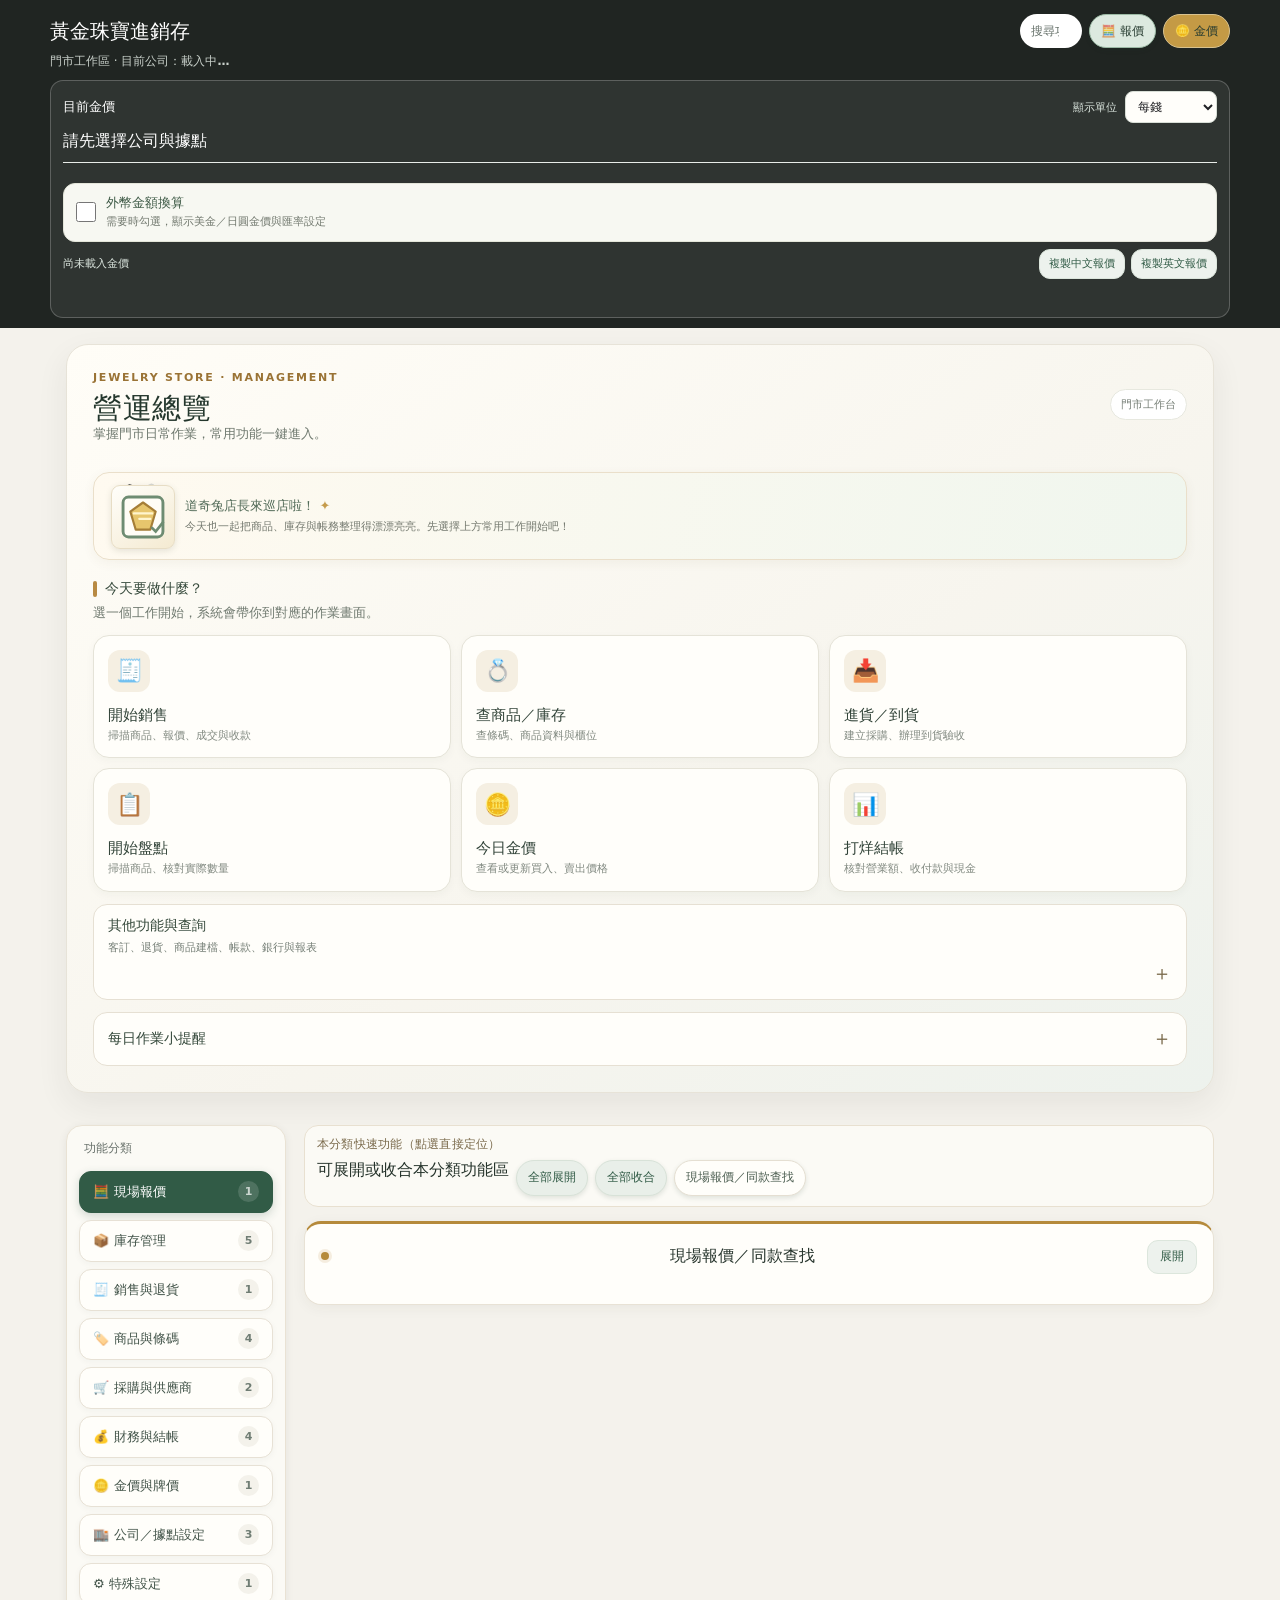
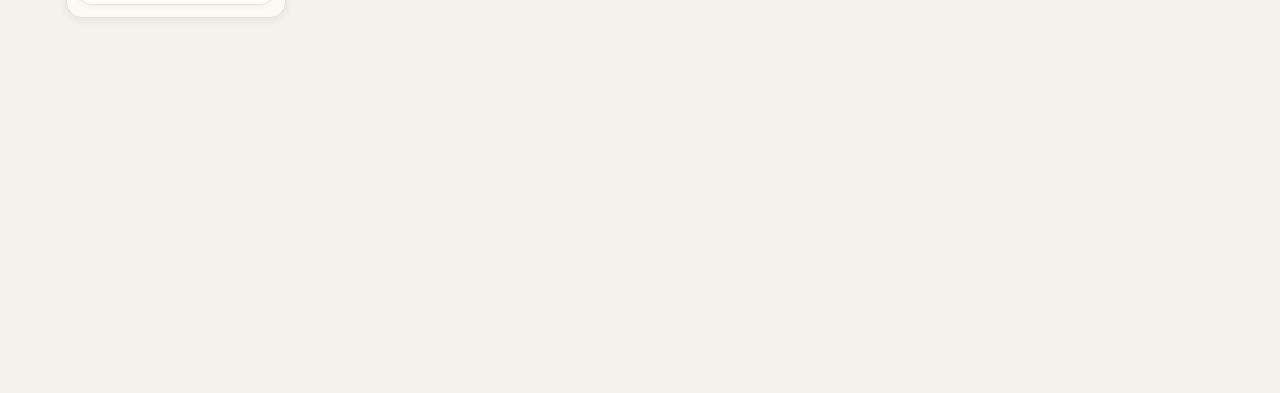
==== commit d88ca6af: "Keep generated print document style inside its JavaScript string" ====
--- a/app/static/index.html
+++ b/app/static/index.html
@@ -675,6 +675,26 @@
  .scan-feedback-bunny{width:42px;height:42px;flex-basis:42px}
  .scan-feedback-bunny-art,.scan-feedback-bunny-art>svg:not(.bunny-shop-prop){width:39px;height:39px}
  .scan-feedback-bunny-art .bunny-shop-prop{width:16px;height:16px}
+}
+
+/* Tiny, date-aware gold price movement hints. */
+#goldPriceSummary .gold-price-trend{
+ display:inline-flex;align-items:center;gap:4px;margin-left:7px;padding:2px 6px;
+ border-radius:999px;font-size:10px;font-weight:700;line-height:1.5;vertical-align:middle;
+ white-space:normal;overflow-wrap:anywhere;
+}
+#goldPriceSummary .gold-price-trend-icon{
+ display:inline-flex;align-items:center;justify-content:center;width:15px;height:15px;
+ border-radius:50%;font-size:12px;font-weight:900;flex:0 0 15px;
+}
+#goldPriceSummary .gold-price-trend.is-up{background:#fae9e6;color:#a64d43}
+#goldPriceSummary .gold-price-trend.is-up .gold-price-trend-icon{background:#f0d1cc}
+#goldPriceSummary .gold-price-trend.is-down{background:#eaf3eb;color:#4e7958}
+#goldPriceSummary .gold-price-trend.is-down .gold-price-trend-icon{background:#d2e5d5}
+#goldPriceSummary .gold-price-trend.is-same{background:#f0f0e9;color:#6b7067}
+#goldPriceSummary .gold-price-trend.is-same .gold-price-trend-icon{background:#e1e3da}
+@media(max-width:520px){
+ #goldPriceSummary .gold-price-trend{margin:4px 0 0 3px;font-size:10px}
 }
 
 </style>
@@ -5792,27 +5812,7 @@
  if(!win){$("quoteOrderStatus").textContent="瀏覽器封鎖了列印視窗，請允許此網站開啟彈出視窗後再試。";return;}
  const rows=(order.items||[]).map(item=>"<tr><td>"+escapeHtml(item.product_name||"商品")+"</td><td>"+escapeHtml(item.size_or_length||"—")+"</td><td>"+escapeHtml(item.weight)+" "+escapeHtml(goldUnitLabel(item.weight_unit_code||"QIAN"))+"</td><td>"+escapeHtml(item.labor_fee)+"</td><td>NT$ "+quoteMoney(item.estimated_line_amount||0)+"</td></tr>").join("");
  const delivery=order.expected_delivery_date?new Date(order.expected_delivery_date).toLocaleDateString("zh-TW"):"依雙方約定";
- win.document.write("<!doctype html><html lang='zh-Hant'><meta charset='utf-8'><title>客戶訂購單</title><style>body{font-family:Arial,'Noto Sans TC',sans-serif;padding:28px;color:#222}h1{text-align:center;font-size:24px}table{width:100%;border-collapse:collapse;margin:18px 0}th,td{border:1px solid #aaa;padding:9px;text-align:left}th{background:#f2f2f2}.sum{margin-left:auto;width:280px;line-height:2}.muted{color:#666;font-size:12px;margin-top:28px}@media print{button{display:none}}
-/* Tiny, date-aware gold price movement hints. */
-#goldPriceSummary .gold-price-trend{
- display:inline-flex;align-items:center;gap:4px;margin-left:7px;padding:2px 6px;
- border-radius:999px;font-size:10px;font-weight:700;line-height:1.5;vertical-align:middle;
- white-space:normal;overflow-wrap:anywhere;
-}
-#goldPriceSummary .gold-price-trend-icon{
- display:inline-flex;align-items:center;justify-content:center;width:15px;height:15px;
- border-radius:50%;font-size:12px;font-weight:900;flex:0 0 15px;
-}
-#goldPriceSummary .gold-price-trend.is-up{background:#fae9e6;color:#a64d43}
-#goldPriceSummary .gold-price-trend.is-up .gold-price-trend-icon{background:#f0d1cc}
-#goldPriceSummary .gold-price-trend.is-down{background:#eaf3eb;color:#4e7958}
-#goldPriceSummary .gold-price-trend.is-down .gold-price-trend-icon{background:#d2e5d5}
-#goldPriceSummary .gold-price-trend.is-same{background:#f0f0e9;color:#6b7067}
-#goldPriceSummary .gold-price-trend.is-same .gold-price-trend-icon{background:#e1e3da}
-@media(max-width:520px){
- #goldPriceSummary .gold-price-trend{margin:4px 0 0 3px;font-size:10px}
-}
-</style><body><h1>客戶訂購單</h1><p>訂單編號："+escapeHtml(order.order_no)+"</p><p>客戶姓名："+escapeHtml(order.customer_name)+"　聯絡電話："+escapeHtml(order.customer_phone||"—")+"</p><p>預計交貨："+escapeHtml(delivery)+"</p><table><thead><tr><th>商品／款式</th><th>尺寸／長度</th><th>重量</th><th>工錢</th><th>預估金額</th></tr></thead><tbody>"+rows+"</tbody></table><div class='sum'><div>訂購總額：NT$ "+quoteMoney(order.total_amount)+"</div><div>已收訂金：NT$ "+quoteMoney(order.deposit_amount)+"</div><strong>尚欠尾款：NT$ "+quoteMoney(order.balance_amount)+"</strong></div><p>備註："+escapeHtml(order.note||"—")+"</p><p class='muted'>本單為客戶訂購憑據，非正式銷售發票。商品尚未扣除庫存；實際結帳依交貨時確認金價及商品資料為準。</p></body></html>");
+ win.document.write("<!doctype html><html lang='zh-Hant'><meta charset='utf-8'><title>客戶訂購單</title><style>body{font-family:Arial,'Noto Sans TC',sans-serif;padding:28px;color:#222}h1{text-align:center;font-size:24px}table{width:100%;border-collapse:collapse;margin:18px 0}th,td{border:1px solid #aaa;padding:9px;text-align:left}th{background:#f2f2f2}.sum{margin-left:auto;width:280px;line-height:2}.muted{color:#666;font-size:12px;margin-top:28px}@media print{button{display:none}}</style><body><h1>客戶訂購單</h1><p>訂單編號："+escapeHtml(order.order_no)+"</p><p>客戶姓名："+escapeHtml(order.customer_name)+"　聯絡電話："+escapeHtml(order.customer_phone||"—")+"</p><p>預計交貨："+escapeHtml(delivery)+"</p><table><thead><tr><th>商品／款式</th><th>尺寸／長度</th><th>重量</th><th>工錢</th><th>預估金額</th></tr></thead><tbody>"+rows+"</tbody></table><div class='sum'><div>訂購總額：NT$ "+quoteMoney(order.total_amount)+"</div><div>已收訂金：NT$ "+quoteMoney(order.deposit_amount)+"</div><strong>尚欠尾款：NT$ "+quoteMoney(order.balance_amount)+"</strong></div><p>備註："+escapeHtml(order.note||"—")+"</p><p class='muted'>本單為客戶訂購憑據，非正式銷售發票。商品尚未扣除庫存；實際結帳依交貨時確認金價及商品資料為準。</p></body></html>");
  win.document.close();
  win.focus();
  win.print();
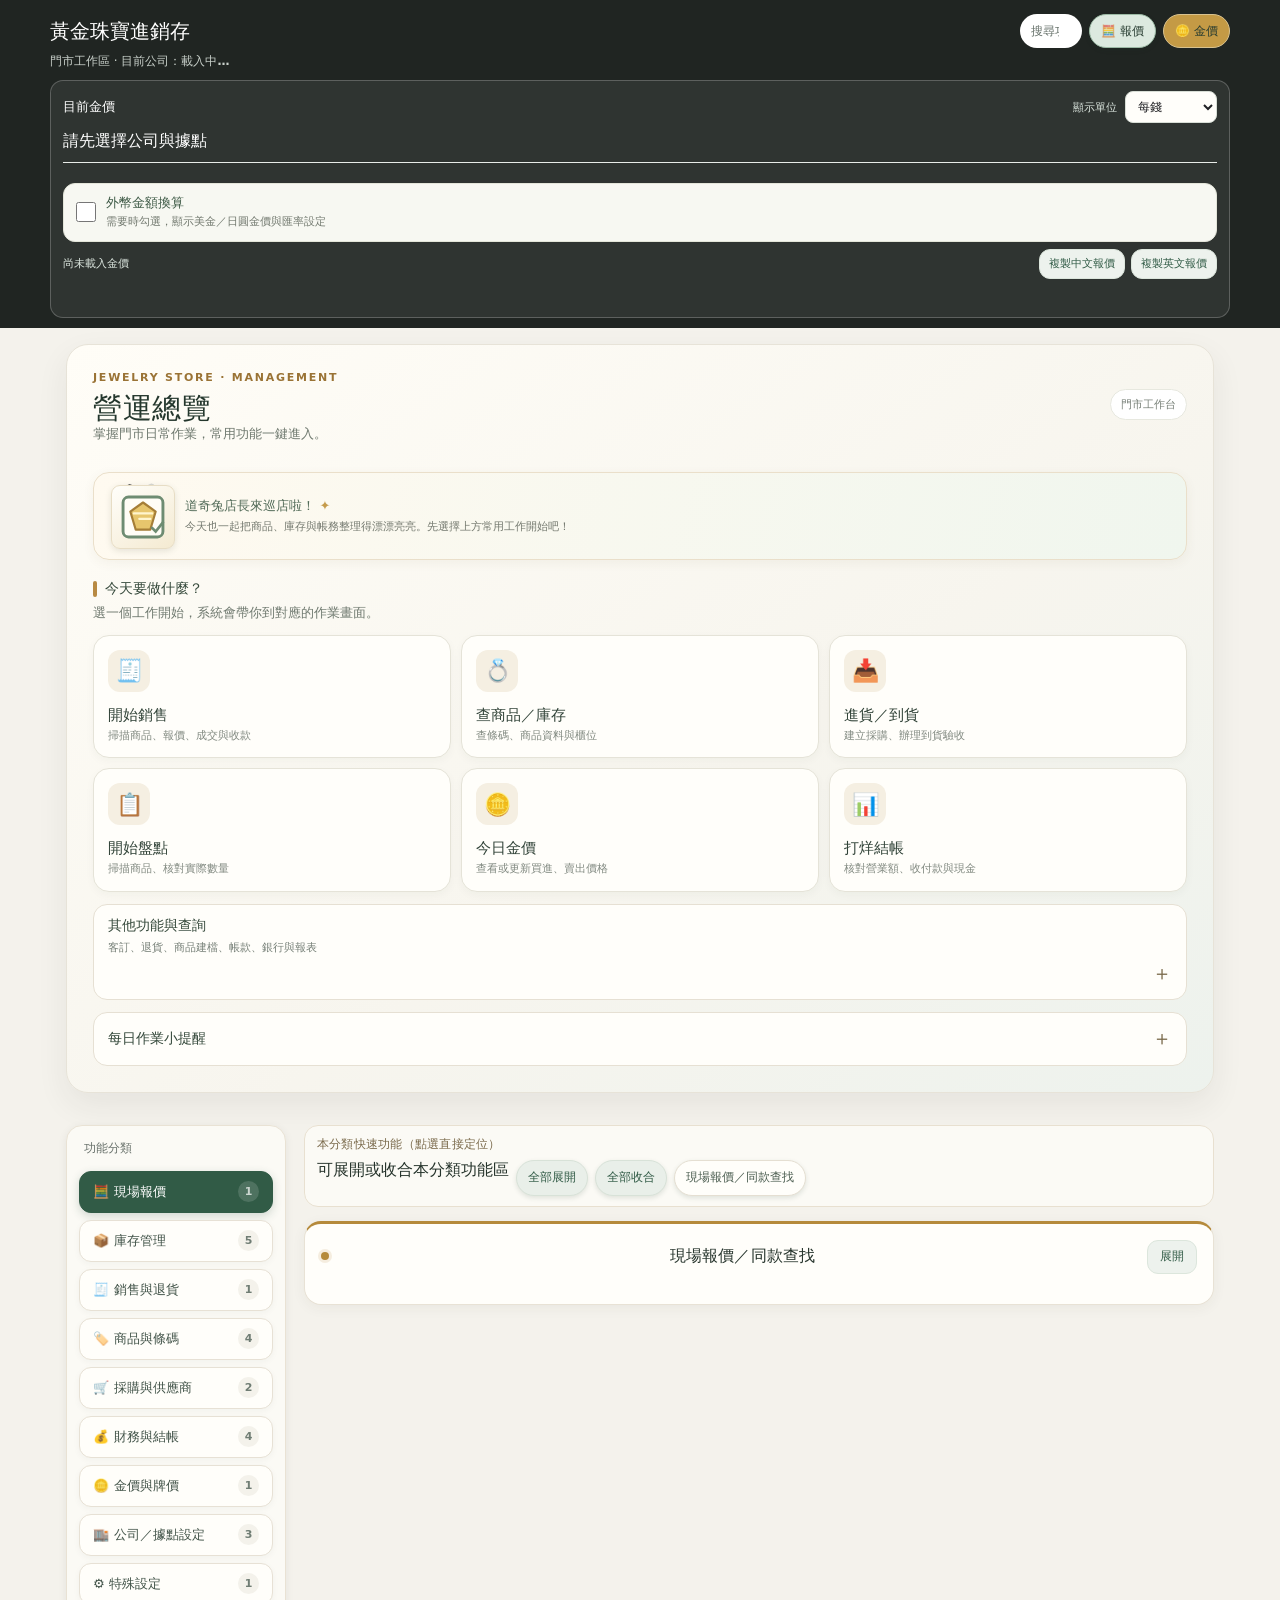
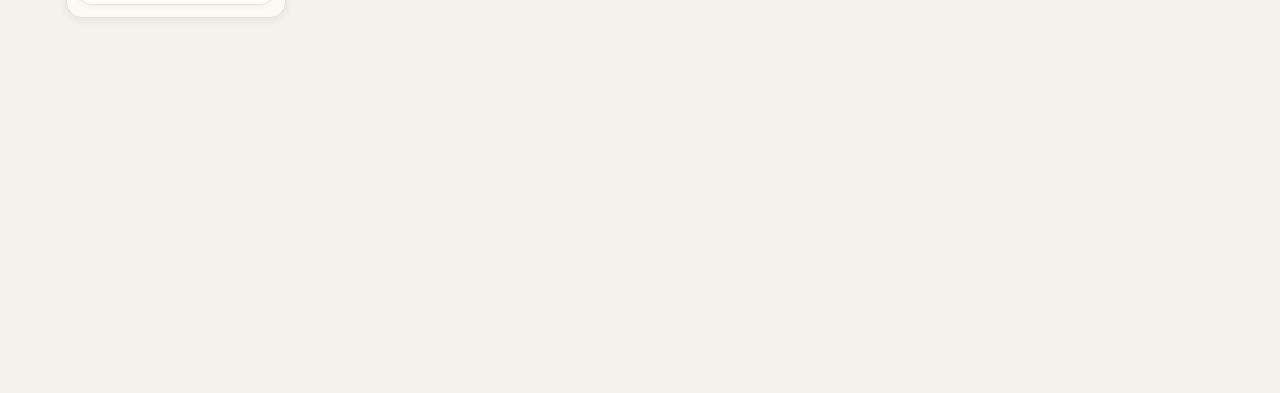
==== commit c12dc531: "Use 買進 terminology in gold price workspace" ====
--- a/app/static/index.html
+++ b/app/static/index.html
@@ -774,7 +774,7 @@
     <button class="home-action home-action-primary" type="button" data-home-target="inventoryStockPanel"><span class="home-icon">💍</span><span><strong>查商品／庫存</strong><small>查條碼、商品資料與櫃位</small></span></button>
     <button class="home-action home-action-primary" type="button" data-home-target="purchasingPanel"><span class="home-icon">📥</span><span><strong>進貨／到貨</strong><small>建立採購、辦理到貨驗收</small></span></button>
     <button class="home-action home-action-primary" type="button" data-home-target="stocktakePanel"><span class="home-icon">📋</span><span><strong>開始盤點</strong><small>掃描商品、核對實際數量</small></span></button>
-    <button class="home-action home-action-primary" type="button" data-home-target="goldPricePanel"><span class="home-icon">🪙</span><span><strong>今日金價</strong><small>查看或更新買入、賣出價格</small></span></button>
+    <button class="home-action home-action-primary" type="button" data-home-target="goldPricePanel"><span class="home-icon">🪙</span><span><strong>今日金價</strong><small>查看或更新買進、賣出價格</small></span></button>
     <button class="home-action home-action-primary" type="button" data-home-target="dailyClosingPanel"><span class="home-icon">📊</span><span><strong>打烊結帳</strong><small>核對營業額、收付款與現金</small></span></button>
   </div>
   <details class="home-more">
@@ -794,7 +794,7 @@
   <details class="home-tips">
     <summary>每日作業小提醒</summary>
     <div class="home-lower">
-      <div class="home-info"><strong>🧭 營業前</strong><p>先確認買入價與賣出價，確認目前公司及營業據點。</p><button type="button" data-home-target="goldPricePanel">前往今日金價　→</button></div>
+      <div class="home-info"><strong>🧭 營業前</strong><p>先確認買進價與賣出價，確認目前公司及營業據點。</p><button type="button" data-home-target="goldPricePanel">前往今日金價　→</button></div>
       <div class="home-info"><strong>📦 打烊前</strong><p>確認交易、收付款與現金櫃異動，再執行每日結帳及現金盤點。</p><button type="button" data-home-target="dailyClosingPanel">前往打烊結帳　→</button></div>
     </div>
   </details>
@@ -983,17 +983,17 @@
 </section>
 <section class="panel span2" id="goldPricePanel">
 <h2>每日金價設定</h2>
-<p class="sub">銷售會使用交易當下有效的買入價與賣出價。本據點價格優先，全公司價格作為備援。金價採新增歷史紀錄，不覆寫舊價格；下方單位切換只換算顯示，不會新增或修改牌價，也不影響交易計價。</p>
+<p class="sub">銷售會使用交易當下有效的買進價與賣出價。本據點價格優先，全公司價格作為備援。金價採新增歷史紀錄，不覆寫舊價格；下方單位切換只換算顯示，不會新增或修改牌價，也不影響交易計價。</p>
 <div class="grid">
-<div class="field"><label>目前有效買入價</label><div id="effectiveBuyPrice" class="empty">尚未載入</div></div>
+<div class="field"><label>目前有效買進價</label><div id="effectiveBuyPrice" class="empty">尚未載入</div></div>
 <div class="field"><label>目前有效賣出價</label><div id="effectiveSellPrice" class="empty">尚未載入</div></div>
 </div>
 <form id="goldPriceForm">
 <h3>新增金價紀錄</h3>
-<p class="muted">買入價與賣出價可一次填寫；只更新其中一項時，另一欄留白即可。適用範圍、單位及生效時間共用。</p>
+<p class="muted">買進價與賣出價可一次填寫；只更新其中一項時，另一欄留白即可。適用範圍、單位及生效時間共用。</p>
 <div class="gold-price-daily-tools"><button id="fillCurrentGoldPrices" class="secondary" type="button">帶入目前買賣價</button><span class="muted">先帶入現行價格，再修改有變動的欄位即可。</span></div>
 <div class="grid gold-price-entry-grid">
-<div class="field"><label for="goldPriceBuyValue">買入價（TWD）</label><input id="goldPriceBuyValue" type="number" min="0.0001" step="0.0001" inputmode="decimal" placeholder="輸入買入價"></div>
+<div class="field"><label for="goldPriceBuyValue">買進價（TWD）</label><input id="goldPriceBuyValue" type="number" min="0.0001" step="0.0001" inputmode="decimal" placeholder="輸入買進價"></div>
 <div class="field"><label for="goldPriceSellValue">賣出價（TWD）</label><input id="goldPriceSellValue" type="number" min="0.0001" step="0.0001" inputmode="decimal" placeholder="輸入賣出價"></div>
 <div class="field"><label for="goldPriceScope">適用範圍</label><select id="goldPriceScope"><option value="SITE">目前據點</option><option value="COMPANY">全公司所有據點</option></select></div>
 <div class="field"><label for="goldPriceUnit">計價單位</label><select id="goldPriceUnit"><option value="QIAN">錢</option><option value="GRAM">公克</option><option value="TAEL">兩</option></select></div>
@@ -2396,10 +2396,10 @@
 }
 function goldPriceReminderState({today,buyDate,sellDate,isBusinessDay,latestDate}){
  const missing=[];
- if(!buyDate||buyDate!==today)missing.push("買入價");
+ if(!buyDate||buyDate!==today)missing.push("買進價");
  if(!sellDate||sellDate!==today)missing.push("賣出價");
  const latestNote=latestDate?"最近一次有效牌價："+latestDate+"。":"目前尚無有效牌價紀錄。";
- if(!missing.length)return {kind:"success",text:"今日買入價與賣出價均已更新。"};
+ if(!missing.length)return {kind:"success",text:"今日買進價與賣出價均已更新。"};
  if(!isBusinessDay)return {kind:"closed",text:"今日為週末或已設定的休市日，金價可能不更新。"+latestNote+"連續假日可至「金價管理」設定休市日期。"};
  const followUpNote=latestDate?"目前顯示最近一次有效牌價。":"請至「金價管理」確認是否已建立牌價。";
  return {kind:"warning",text:"今日金價尚未完整更新，尚缺"+missing.join("與")+"。"+latestNote+followUpNote};
@@ -2475,8 +2475,8 @@
  };
  const summary=$("goldSummaryValues");
  const sale=$("saleGoldPriceValues");
- if(summary)summary.innerHTML=buy||sell?renderPrice(buy,"買入價",true)+renderPrice(sell,"賣出價",true):'請先選擇公司與據點，或尚未設定金價';
- if(sale)sale.innerHTML=buy||sell?renderPrice(buy,"買入價")+renderPrice(sell,"賣出價"):'尚未設定有效金價';
+ if(summary)summary.innerHTML=buy||sell?renderPrice(buy,"買進價",true)+renderPrice(sell,"賣出價",true):'請先選擇公司與據點，或尚未設定金價';
+ if(sale)sale.innerHTML=buy||sell?renderPrice(buy,"買進價")+renderPrice(sell,"賣出價"):'尚未設定有效金價';
  const buyBox=$("effectiveBuyPrice"),sellBox=$("effectiveSellPrice");
  const renderCurrent=(row,label)=>{
   if(!row)return '<div class="empty">尚未設定有效'+label+'</div>';
@@ -2484,7 +2484,7 @@
   if(converted===null)return '<div class="empty">'+label+'單位無法換算</div>';
   return '<article class="item"><strong>'+label+'：NT$ '+escapeHtml(formatGoldMoney(converted))+'／每'+unitName+'</strong><span class="muted">原始牌價：'+escapeHtml(row.price_value)+' '+escapeHtml(row.currency_code)+'／每'+goldUnitLabel(row.unit_code)+' · 生效時間：'+escapeHtml(formatGoldPriceDate(row.effective_at))+' · '+(row.site_id?"本據點":"全公司")+'</span></article>';
  };
- if(buyBox)buyBox.innerHTML=renderCurrent(buy,"買入價");
+ if(buyBox)buyBox.innerHTML=renderCurrent(buy,"買進價");
  if(sellBox)sellBox.innerHTML=renderCurrent(sell,"賣出價");
  renderGoldCurrencyValues();
  const latest=[buy,sell].filter(Boolean).sort((a,b)=>new Date(b.effective_at)-new Date(a.effective_at))[0];
@@ -2527,7 +2527,7 @@
   if(!Number.isFinite(item.rate)||item.rate<=0)return '<div class="gold-currency-card"><strong>'+item.label+'</strong><div class="gold-currency-line">尚未設定匯率</div></div>';
   const converted=row=>{if(!row)return "—";if(row.currency_code!=="TWD")return "金價幣別非 TWD";const value=convertGoldPrice(row.price_value,row.unit_code,goldDisplayUnit);return value===null?"—":(value/item.rate).toLocaleString("en-US",{minimumFractionDigits:2,maximumFractionDigits:2});};
   const updated=rates.updated_at?new Date(rates.updated_at).toLocaleString("zh-TW",{hour12:false}):"未記錄";
-  return '<div class="gold-currency-card"><strong>'+item.label+'</strong><div class="gold-currency-line">買入：<b>'+converted(buy)+" "+item.code+'</b></div><div class="gold-currency-line">賣出：<b>'+converted(sell)+" "+item.code+'</b></div><small>1 '+item.code+" = "+item.rate+" TWD · 更新："+updated+'</small></div>';
+  return '<div class="gold-currency-card"><strong>'+item.label+'</strong><div class="gold-currency-line">買進：<b>'+converted(buy)+" "+item.code+'</b></div><div class="gold-currency-line">賣出：<b>'+converted(sell)+" "+item.code+'</b></div><small>1 '+item.code+" = "+item.rate+" TWD · 更新："+updated+'</small></div>';
  }).join("");
 }
 function setGoldCurrencyConversionVisible(visible){const editor=$("goldCurrencyRateEditor");if(!editor)return;editor.classList.toggle("hidden",!visible);}
@@ -2542,7 +2542,7 @@
  const sellValue=sell?formatGoldMoney(convertGoldPrice(sell.price_value,sell.unit_code,goldDisplayUnit)):null;
  const textValue=language==="en"
   ?[(buyValue?"Gold buying price: TWD "+buyValue+" per "+englishUnit+".":""),(sellValue?"Gold selling price: TWD "+sellValue+" per "+englishUnit+".":"")].filter(Boolean).join(" ")
-  :[(buyValue?"黃金買入價：NT$ "+buyValue+"／每"+unit+"。":""),(sellValue?"黃金賣出價：NT$ "+sellValue+"／每"+unit+"。":"")].filter(Boolean).join("\n");
+  :[(buyValue?"黃金買進價：NT$ "+buyValue+"／每"+unit+"。":""),(sellValue?"黃金賣出價：NT$ "+sellValue+"／每"+unit+"。":"")].filter(Boolean).join("\n");
  try{await navigator.clipboard.writeText(textValue);message("goldSummaryStatus",language==="en"?"英文金價報價已複製。":"中文金價報價已複製。");}
  catch(error){message("goldSummaryStatus","無法存取剪貼簿，請確認瀏覽器權限。",true);}
 }
@@ -2586,8 +2586,8 @@
    const rows=group.rows.slice().sort((a,b)=>new Date(b.effective_at)-new Date(a.effective_at));
    const latestBuy=rows.find(row=>row.price_type==="BUY");
    const latestSell=rows.find(row=>row.price_type==="SELL");
-   const detail=rows.map(row=>'<div class="gold-history-detail"><span>'+(row.price_type==="BUY"?"買入":"賣出")+' · '+escapeHtml(formatGoldPriceDate(row.effective_at))+'</span><strong>'+escapeHtml(row.price_value)+' '+escapeHtml(row.currency_code)+'／每'+goldUnitLabel(row.unit_code)+'</strong><span class="muted">'+escapeHtml(goldPriceSourceLabels[row.source]||row.source)+(row.note?' · '+escapeHtml(row.note):'')+'</span></div>').join("");
-   return '<article class="gold-history-row"><div class="gold-history-date">'+escapeHtml(group.date)+'</div><div class="gold-history-price buy"><span>買入</span><strong>'+(latestBuy?escapeHtml(formatGoldMoney(latestBuy.price_value)):'—')+'</strong></div><div class="gold-history-price sell"><span>賣出</span><strong>'+(latestSell?escapeHtml(formatGoldMoney(latestSell.price_value)):'—')+'</strong></div><div class="gold-history-unit">'+escapeHtml(group.currency_code)+'／每'+goldUnitLabel(group.unit_code)+'</div><details class="gold-history-details"><summary>當日明細（'+rows.length+'）</summary>'+detail+'</details></article>';
+   const detail=rows.map(row=>'<div class="gold-history-detail"><span>'+(row.price_type==="BUY"?"買進":"賣出")+' · '+escapeHtml(formatGoldPriceDate(row.effective_at))+'</span><strong>'+escapeHtml(row.price_value)+' '+escapeHtml(row.currency_code)+'／每'+goldUnitLabel(row.unit_code)+'</strong><span class="muted">'+escapeHtml(goldPriceSourceLabels[row.source]||row.source)+(row.note?' · '+escapeHtml(row.note):'')+'</span></div>').join("");
+   return '<article class="gold-history-row"><div class="gold-history-date">'+escapeHtml(group.date)+'</div><div class="gold-history-price buy"><span>買進</span><strong>'+(latestBuy?escapeHtml(formatGoldMoney(latestBuy.price_value)):'—')+'</strong></div><div class="gold-history-price sell"><span>賣出</span><strong>'+(latestSell?escapeHtml(formatGoldMoney(latestSell.price_value)):'—')+'</strong></div><div class="gold-history-unit">'+escapeHtml(group.currency_code)+'／每'+goldUnitLabel(group.unit_code)+'</div><details class="gold-history-details"><summary>當日明細（'+rows.length+'）</summary>'+detail+'</details></article>';
   }).join("")+'</div>';
  }else{
   historyBox.innerHTML='<div class="empty">尚無金價歷史紀錄</div>';
@@ -4641,10 +4641,10 @@
  const effectiveAt=$("goldPriceEffectiveAt").value;
  if(!effectiveAt){message("goldPriceStatus","請輸入金價生效時間。",true);return;}
  const prices=[
-  {type:"BUY",value:$("goldPriceBuyValue").value.trim(),field:"goldPriceBuyValue",label:"買入價"},
+  {type:"BUY",value:$("goldPriceBuyValue").value.trim(),field:"goldPriceBuyValue",label:"買進價"},
   {type:"SELL",value:$("goldPriceSellValue").value.trim(),field:"goldPriceSellValue",label:"賣出價"}
  ].filter(item=>item.value!=="");
- if(!prices.length){message("goldPriceStatus","請至少輸入買入價或賣出價其中一項。",true);return;}
+ if(!prices.length){message("goldPriceStatus","請至少輸入買進價或賣出價其中一項。",true);return;}
  for(const item of prices){
   if(!Number.isFinite(Number(item.value))||Number(item.value)<=0){message("goldPriceStatus",item.label+"必須大於 0。",true);return;}
  }
@@ -5289,8 +5289,8 @@
   if(oldWeight>0&&!line.tradeInSource){box.textContent="輸入客戶折抵重量時，請選擇折抵來源。";return;}
   if(oldWeight===0&&line.tradeInSource){box.textContent="選擇折抵來源時，請輸入大於 0 的折抵重量。";return;}
   if(line.tradeInSource==="EXTERNAL"&&(!Number.isFinite(ratio)||ratio<=0||ratio>1)){box.textContent="外店折抵比率須大於 0 且不得超過 100%。";return;}
-  if(!sell||!buy){box.textContent="尚未設定有效買入價及賣出價，暫時無法計算。";return;}
-  if(sell.currency_code!=="TWD"||buy.currency_code!=="TWD"){box.textContent="商品報價目前僅支援 TWD 買入及賣出金價。";return;}
+  if(!sell||!buy){box.textContent="尚未設定有效買進價及賣出價，暫時無法計算。";return;}
+  if(sell.currency_code!=="TWD"||buy.currency_code!=="TWD"){box.textContent="商品報價目前僅支援 TWD 買進及賣出金價。";return;}
   const sellRate=convertGoldPrice(sell.price_value,sell.unit_code,p.weight_unit_code);
   const buyRate=convertGoldPrice(buy.price_value,buy.unit_code,p.weight_unit_code);
   if(sellRate===null||buyRate===null){box.textContent="商品重量單位無法換算，請確認金價與商品單位設定。";return;}
@@ -5366,7 +5366,7 @@
  if(trade.enabled&&!source){box.textContent="已勾選舊金折抵，請選擇本店或外店來源。";return;}
  if(source==="EXTERNAL"&&(!Number.isFinite(ratio)||ratio<=0||ratio>1)){box.textContent="外店折抵比例須大於 0 且不得超過 100%。";return;}
  const sell=currentGoldPriceRows.SELL,buy=currentGoldPriceRows.BUY;
- if(!sell||!buy){box.textContent="尚未載入有效買入及賣出金價，暫時無法試算。";return;}
+ if(!sell||!buy){box.textContent="尚未載入有效買進及賣出金價，暫時無法試算。";return;}
  if(sell.currency_code!=="TWD"||buy.currency_code!=="TWD"){box.textContent="目前商品報價僅支援 TWD 金價。";return;}
  const sellRate=convertGoldPrice(sell.price_value,sell.unit_code,unit),buyRate=convertGoldPrice(buy.price_value,buy.unit_code,unit);
  if(sellRate===null||buyRate===null){box.textContent="重量單位無法換算，請確認金價設定。";return;}
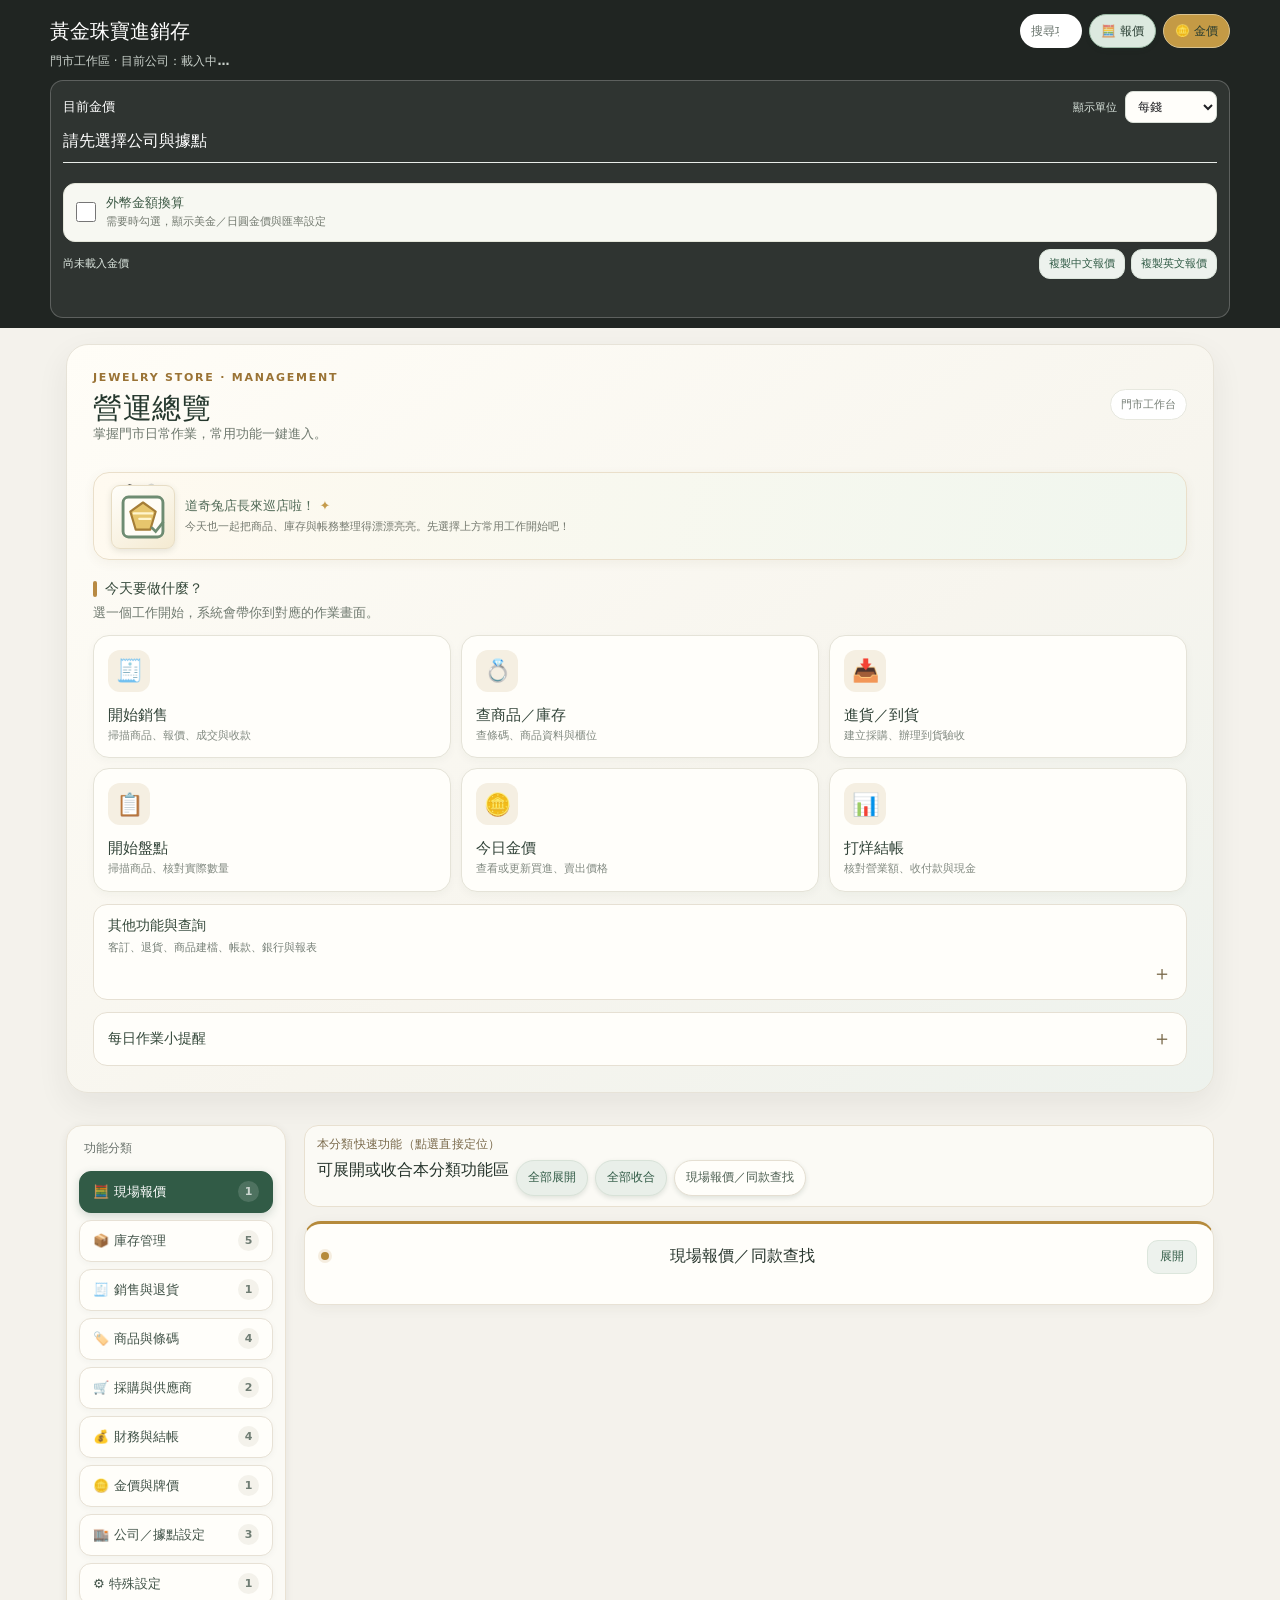
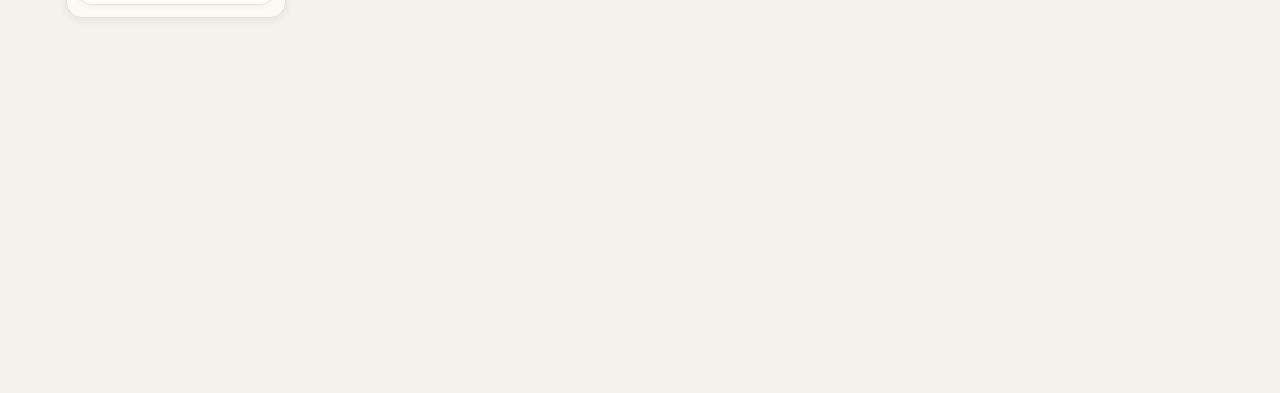
==== commit ba73128d: "Improve gold price amount visual hierarchy" ====
--- a/app/static/index.html
+++ b/app/static/index.html
@@ -12,7 +12,7 @@
 h2{font-size:16px;margin:0 0 14px}.sub{font-size:12px;color:#68716b;margin:-8px 0 12px}
 label{display:block;font-size:12px;color:#4c554f;margin:0 0 5px}input,select,textarea{width:100%;min-height:44px;border:1px solid #d5dad5;border-radius:10px;padding:10px 11px;font:inherit;font-size:15px;background:#fff;color:#202124}input:focus,select:focus{outline:2px solid #899b8d;outline-offset:1px}
 /* 一致且清楚的鍵盤焦點提示，滑鼠操作不額外顯示外框 */
-button:focus-visible,a:focus-visible,input:focus-visible,select:focus-visible,textarea:focus-visible{outline:3px solid #789b83;outline-offset:2px}.grid{display:grid;grid-template-columns:1fr 1fr;gap:10px}.field{min-width:0;margin-bottom:10px}.wide{grid-column:1/-1}button{border:0;border-radius:11px;min-height:44px;padding:10px 15px;background:#263b30;color:#fff;font:inherit;font-weight:600;cursor:pointer}button.secondary{background:#edf1ed;color:#263b30}.actions{display:flex;gap:8px;flex-wrap:wrap}.status{font-size:13px;min-height:20px;color:#526257;margin-top:8px}.toolbar{display:flex;gap:8px;margin-bottom:12px}.toolbar input{flex:1}.item{border:1px solid #e7eae6;border-radius:12px;padding:12px;margin-top:9px;display:grid;gap:5px}.item strong{font-size:15px}.muted{font-size:12px;color:#6a746d}.pill{font-size:11px;background:#eef2ee;color:#405347;border-radius:30px;padding:3px 8px;width:max-content}.empty{font-size:13px;color:#788079;padding:18px 0;text-align:center}.hidden{display:none}
+button:focus-visible,a:focus-visible,input:focus-visible,select:focus-visible,textarea:focus-visible{outline:3px solid #789b83;outline-offset:2px}.grid{display:grid;grid-template-columns:1fr 1fr;gap:10px}.field{min-width:0;margin-bottom:10px}.wide{grid-column:1/-1}button{border:0;border-radius:11px;min-height:44px;padding:10px 15px;background:#263b30;color:#fff;font:inherit;font-weight:600;cursor:pointer}button.secondary{background:#edf1ed;color:#263b30}.actions{display:flex;gap:8px;flex-wrap:wrap}.status{font-size:13px;min-height:20px;color:#526257;margin-top:8px}.closing-warning{margin:0 0 12px;padding:10px 12px;border:1px solid #ead49b;border-radius:11px;background:#fff9e9;color:#76551a;font-size:12px;line-height:1.65}.closing-warning strong{color:#69460d}.toolbar{display:flex;gap:8px;margin-bottom:12px}.toolbar input{flex:1}.item{border:1px solid #e7eae6;border-radius:12px;padding:12px;margin-top:9px;display:grid;gap:5px}.item strong{font-size:15px}.muted{font-size:12px;color:#6a746d}.pill{font-size:11px;background:#eef2ee;color:#405347;border-radius:30px;padding:3px 8px;width:max-content}.empty{font-size:13px;color:#788079;padding:18px 0;text-align:center}.hidden{display:none}
 @media(min-width:640px){main{grid-template-columns:1fr 1fr;align-items:start}.span2{grid-column:1/-1}.products{grid-column:1/-1}}
  .label-lot-modal.hidden{display:none}.label-lot-modal{position:fixed;inset:0;background:#101512dd;z-index:25;display:flex;align-items:center;justify-content:center;padding:16px}.label-lot-dialog{width:min(100%,560px);background:#fff;border-radius:18px;padding:16px;max-height:90vh;overflow:auto}.scan-modal.hidden{display:none}.scan-modal{position:fixed;inset:0;background:#101512dd;z-index:20;display:flex;align-items:center;justify-content:center;padding:16px}.scan-dialog{width:min(100%,560px);background:#fff;border-radius:18px;padding:16px}.scan-dialog video{display:block;width:100%;max-height:58vh;object-fit:cover;background:#111;border-radius:12px}.scan-camera-wrap{position:relative}.scan-frame{position:absolute;left:15%;right:15%;top:30%;height:40%;border:2px solid #8ee0a8;border-radius:12px;box-shadow:0 0 0 999px #0003;pointer-events:none}.scan-settings{display:grid;grid-template-columns:1fr 1fr;gap:8px;margin:10px 0}.scan-settings label{font-size:12px}.scan-settings select{min-height:38px;font-size:13px}.scan-results{display:grid;gap:7px;margin-top:8px}.scan-results button{width:100%;text-align:left;overflow-wrap:anywhere}.scan-hint{font-size:13px;color:#59635c;margin:10px 0}.scan-actions{display:flex;gap:8px;margin-top:12px}.scan-actions button{flex:1}
 .scan-feedback{position:fixed;left:12px;right:12px;bottom:calc(12px + env(safe-area-inset-bottom));z-index:30;background:#fff;border:1px solid #d8ded8;border-radius:16px;padding:14px;box-shadow:0 8px 30px #0003;max-width:560px;margin:0 auto;max-height:48vh;overflow:auto}
@@ -678,6 +678,7 @@
 }
 
 /* Tiny, date-aware gold price movement hints. */
+#goldPriceSummary .gold-price-unit{white-space:nowrap;display:inline-block}
 #goldPriceSummary .gold-price-trend{
  display:inline-flex;align-items:center;gap:4px;margin-left:7px;padding:2px 6px;
  border-radius:999px;font-size:10px;font-weight:700;line-height:1.5;vertical-align:middle;
@@ -737,6 +738,33 @@
  #goldPriceSummary .gold-currency-toggle{align-items:flex-start}
  #goldPriceSummary .gold-currency-toggle input[type="checkbox"]{margin-top:2px}
 }
+
+/* Price-first hierarchy: make the buy/sell amounts the clearest element. */
+#goldPriceSummary .gold-summary-price{
+ display:grid;grid-template-columns:minmax(0,1fr);align-content:center;gap:3px;
+ min-height:94px;padding:9px 12px;
+}
+#goldPriceSummary .gold-summary-price>span{
+ font-size:10px;font-weight:700;line-height:1.3;letter-spacing:.03em;color:#e2e9e2;
+}
+#goldPriceSummary .gold-summary-price>strong{
+ display:block;min-width:0;font-size:clamp(30px,3.6vw,36px);line-height:1.1;
+ font-weight:800;letter-spacing:-.035em;white-space:nowrap;overflow-wrap:normal;
+}
+#goldPriceSummary .gold-summary-price>small{
+ display:flex;align-items:center;flex-wrap:wrap;gap:4px;margin-top:1px;
+ font-size:10px;line-height:1.4;color:#dce6df;
+}
+#goldPriceSummary .gold-summary-price .gold-price-unit{font-size:10px}
+#goldPriceSummary .gold-summary-price .gold-price-trend{
+ margin-left:0;padding:2px 5px;font-size:9px;line-height:1.35;
+}
+@media(max-width:520px){
+ #goldPriceSummary .gold-summary-price{min-height:88px;padding:9px 11px;gap:3px}
+ #goldPriceSummary .gold-summary-price>strong{font-size:clamp(29px,8vw,32px)}
+ #goldPriceSummary .gold-summary-price>small{font-size:9px}
+}
+
 </style>
 </head>
 <body>
@@ -1336,6 +1364,7 @@
 <section class="panel span2" id="dailyClosingPanel">
 <h2>每日結帳</h2>
 <p class="sub">每日結帳會建立該據點營業日的不可變快照。送出前請確認營業日期；同一據點同一營業日只能結帳一次。</p>
+<div class="closing-warning" role="note">⚠️ <strong>結帳後不可覆寫。</strong>系統會固定保存該據點該營業日的結帳快照；同一日期只能結帳一次。結帳後，該日不可再新增銷售或退貨。請先核對銷售、退貨、收付款及現金櫃異動，再建立結帳。</div>
 <form id="dailyClosingForm">
 <div class="grid">
 <div class="field"><label for="closingBusinessDate">營業日期（台灣時間）</label><input id="closingBusinessDate" type="date" required></div>
@@ -2471,7 +2500,7 @@
     trendHtml='<span class="gold-price-trend is-'+comparison.direction+'" title="'+escapeHtml(titleText)+'" aria-label="'+escapeHtml(titleText)+'"><span class="gold-price-trend-icon" aria-hidden="true">'+arrow+'</span><span>'+escapeHtml(labelText)+'</span></span>';
    }
   }
-  return '<div class="gold-summary-price"><span>'+label+'</span><strong>NT$ '+escapeHtml(formatGoldMoney(converted))+'</strong><small>／每'+unitName+trendHtml+'</small></div>';
+  return '<div class="gold-summary-price"><span>'+label+'</span><strong>NT$ '+escapeHtml(formatGoldMoney(converted))+'</strong><small><span class="gold-price-unit">／每'+unitName+'</span>'+trendHtml+'</small></div>';
  };
  const summary=$("goldSummaryValues");
  const sale=$("saleGoldPriceValues");
@@ -4562,6 +4591,8 @@
  event.preventDefault();
  if(!companyId||!selectedSiteId){message("dailyClosingStatus","請先選擇公司與據點。",true);return;}
  const payload={business_date:$("closingBusinessDate").value,note:$("closingNote").value.trim()||null};
+ if(!payload.business_date){message("dailyClosingStatus","請先選擇營業日期。",true);return;}
+ if(!window.confirm(`即將建立 ${payload.business_date} 的每日結帳。\n\n此操作會保存不可覆寫的結帳快照，同一據點同一營業日只能結帳一次。結帳後，該日不可再新增銷售或退貨。\n\n請確認該營業日的銷售、退貨、收付款及現金櫃異動均已核對。確定建立每日結帳？`))return;
  const button=$("dailyClosingForm").querySelector('button[type="submit"]');button.disabled=true;
  try{
   const closing=await api("/companies/"+companyId+"/sites/"+selectedSiteId+"/daily-closings",{method:"POST",body:JSON.stringify(payload)});
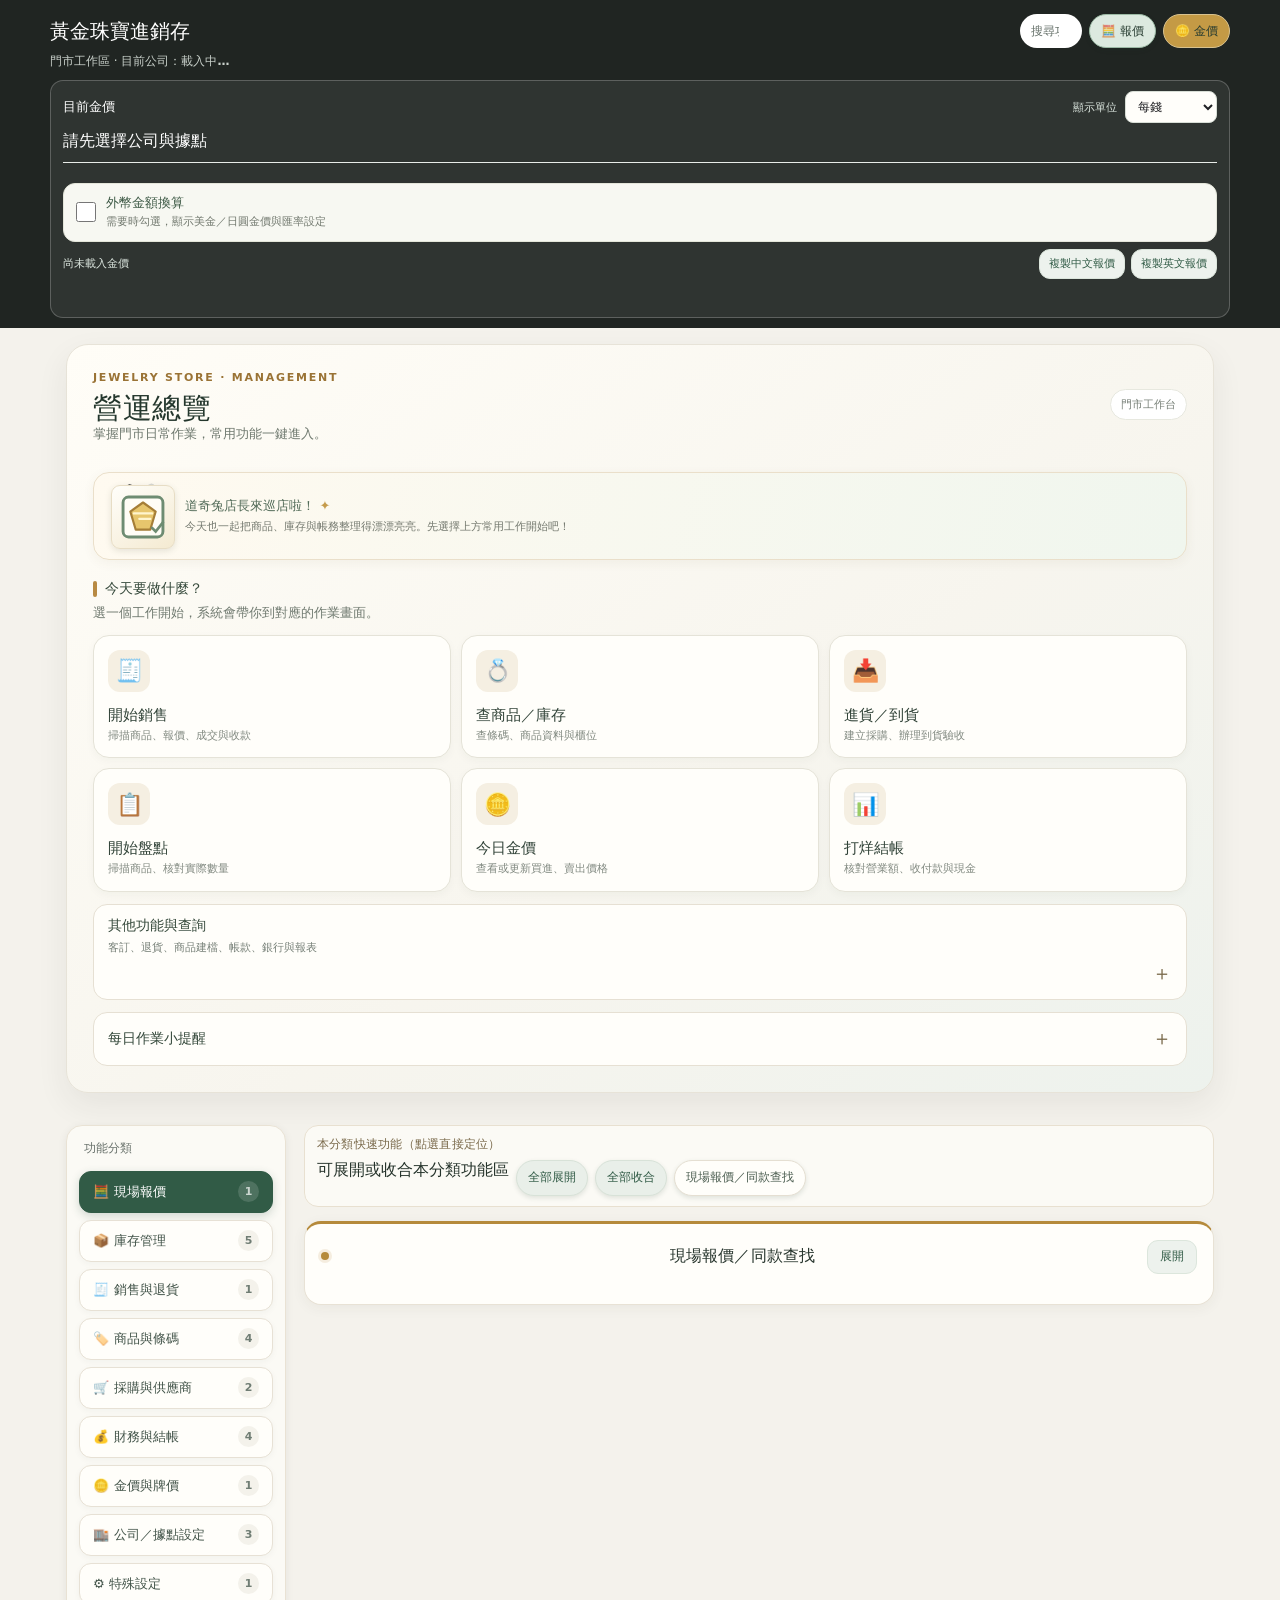
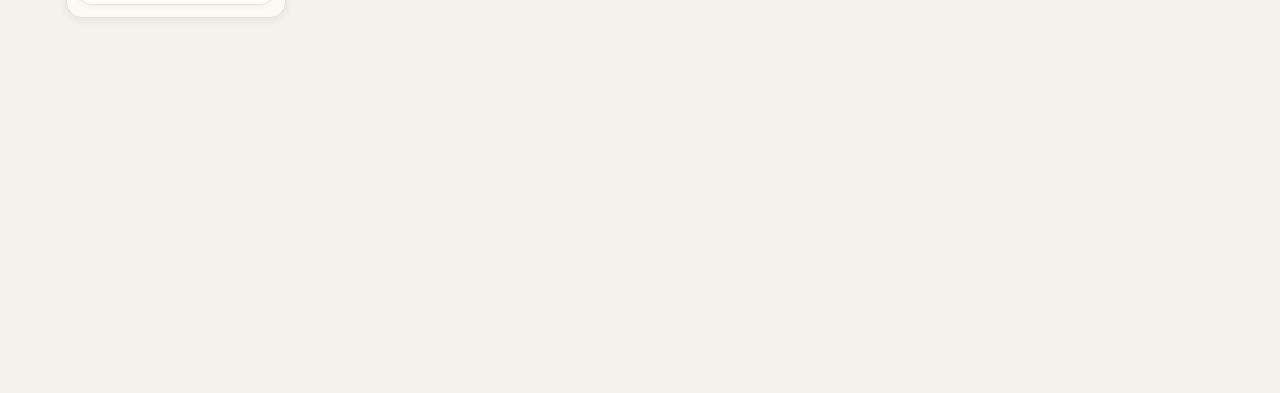
==== commit e037047d: "Improve sales gold reference quote readability" ====
--- a/app/static/index.html
+++ b/app/static/index.html
@@ -763,6 +763,35 @@
  #goldPriceSummary .gold-summary-price{min-height:88px;padding:9px 11px;gap:3px}
  #goldPriceSummary .gold-summary-price>strong{font-size:clamp(29px,8vw,32px)}
  #goldPriceSummary .gold-summary-price>small{font-size:9px}
+}
+
+
+/* Sales workspace: keep reference quotes readable but visually below the home price board. */
+#saleGoldPriceValues{
+ display:grid;grid-template-columns:repeat(2,minmax(0,1fr));gap:8px;min-width:0;
+}
+#saleGoldPriceValues .gold-summary-price{
+ display:grid;grid-template-columns:minmax(0,1fr);align-content:center;gap:3px;
+ min-width:0;min-height:72px;padding:8px 10px;
+}
+#saleGoldPriceValues .gold-summary-price>span{
+ font-size:10px;font-weight:700;line-height:1.3;color:#526257;
+}
+#saleGoldPriceValues .gold-summary-price>strong{
+ display:block;min-width:0;font-size:clamp(22px,2.4vw,26px);line-height:1.12;
+ font-weight:800;letter-spacing:-.025em;white-space:nowrap;overflow-wrap:normal;
+ font-variant-numeric:tabular-nums;
+}
+#saleGoldPriceValues .gold-summary-price>small{
+ display:flex;align-items:center;flex-wrap:wrap;gap:3px;margin-top:1px;
+ font-size:9px;line-height:1.35;color:#526257;
+}
+@media(max-width:520px){
+ #saleGoldPriceValues .gold-summary-price{min-height:68px;padding:8px}
+ #saleGoldPriceValues .gold-summary-price>strong{font-size:clamp(20px,6vw,23px)}
+}
+@media(max-width:360px){
+ #saleGoldPriceValues{grid-template-columns:minmax(0,1fr)}
 }
 
 </style>
